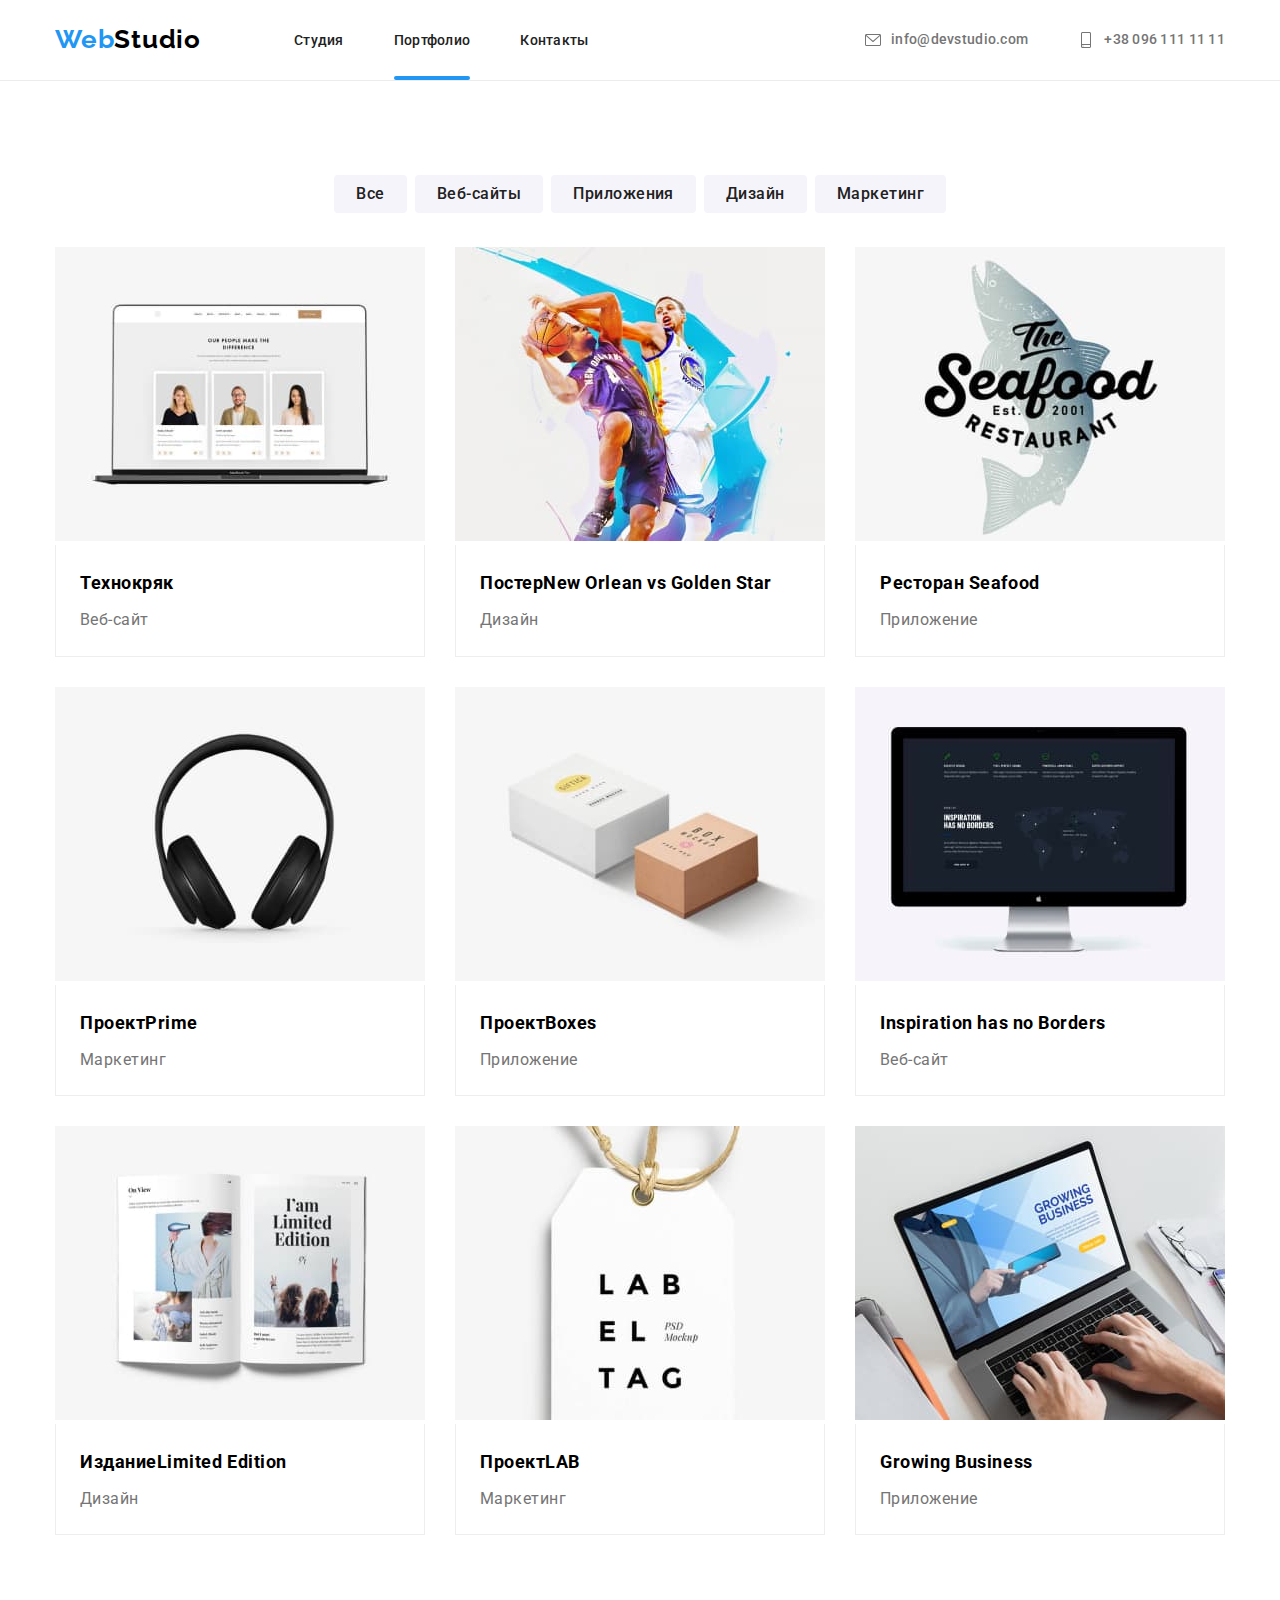
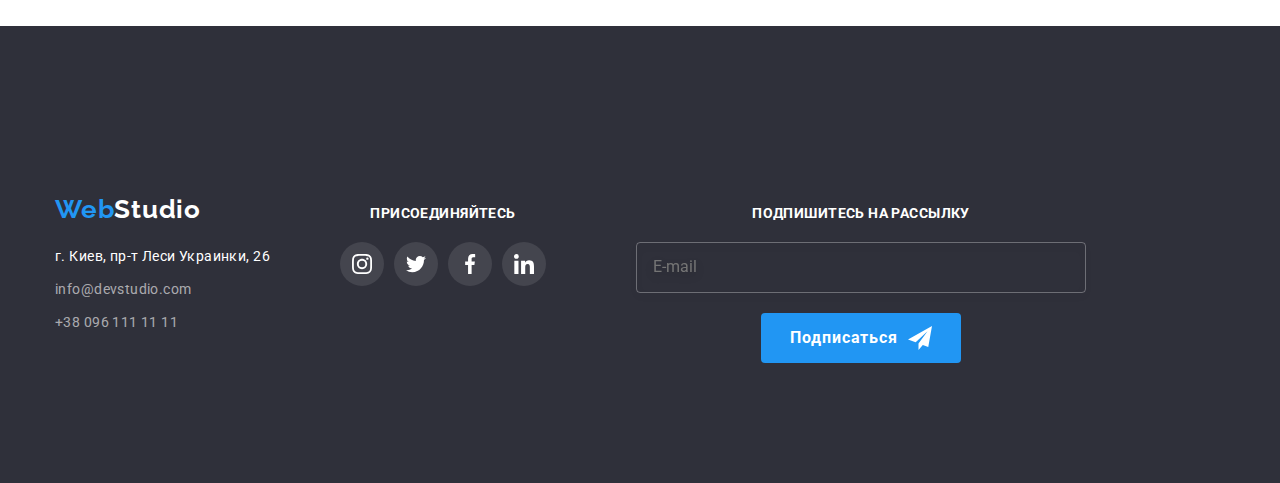
==== portfolio.html @ 6eff731f "адаптивная верстка" ====
<!DOCTYPE html>
<html lang="ru">

<head>
    <meta charset="UTF-8">
    <meta http-equiv="X-UA-Compatible" content="IE=edge">
    <meta name="viewport" content="width=device-width, initial-scale=1.0">
    <title>Портфолио</title>
    <link
        href="https://fonts.googleapis.com/css2?family=Raleway:wght@700&family=Roboto:wght@400;500;700;900&display=swap"
        rel="stylesheet">

    <link rel="stylesheet" href="./css/main.min.css">
</head>

<body>

    <!--======PAGE HEADER======-->

    <header class="header">
        <div class="container">
            <div class="header__section flex">
                <nav class="nav">
                    <a href="./index.html" class="logo animate__pulse link"><span
                            class="logo__weblogo">Web</span>Studio</a>
                    <ul class="nav__list list nav__list_margin">
                        <li class="nav__list-item"><a href="index.html"
                                class="nav__list-link   nav__meaning link nav__style">Студия</a></li>
                        <li class="nav__list-item "><a href=""
                                class="nav__list-link link nav__style current">Портфолио</a>
                        </li>
                        <li class="nav__list-item"><a href="" class="nav__list-link link nav__style">Контакты</a></li>
                    </ul>
                </nav>
                <ul class="nav__list-contacts list">
                    <li class="nav__list-item">
                        <a href="mailto:info@devstudio.com" class="nav__contacts link nav__style "><svg
                                class="nav__icon">
                                <use href="./images/image.svg/sprite.svg#icon-envelope">
                                </use>
                            </svg>
                            info@devstudio.com
                        </a>
                    </li>
                    <li class="nav__list-item">
                        <a href="tel:+380961111111" class="nav__contacts link nav__style "><svg class="nav__icon">
                                <use href="./images/image.svg/sprite.svg#icon-smartphone">
                                </use>
                            </svg>+38 096 111 11 11</a>
                    </li>
                </ul>
            </div>
        </div>
    </header>

    <main>

        <!--====== SECTION PORTFOLIO ======-->


        <section class="portfolio">
            <div class="container">
                <h1 class="visually-hidden">Фильтр</h1>
                <ul class="portfolio__list-filter list">
                    <li class="portfolio__button">
                        <button type="button" class="portfolio__filters">Все</button>
                    </li>
                    <li class="portfolio__button">
                        <button type="button" class="portfolio__filters">Веб-сайты</button>
                    </li>
                    <li class="portfolio__button">
                        <button type="button" class="portfolio__filters">Приложения</button>
                    </li>
                    <li class="portfolio__button">
                        <button type="button" class="portfolio__filters">Дизайн</button>
                    </li>
                    <li class="portfolio__button">
                        <button type="button" class="portfolio__filters">Маркетинг</button>
                    </li>
                </ul>
                <h2 class="visually-hidden">Портфолио</h2>
                <ul class="portfolio__list list">
                    <li class="portfolio__list-item">
                        <a href="" class="portfolio__link link">
                            <div class="portfolio__img-section"><img src="./images/img.jpg" width="370" height="294"
                                    alt="Веб-сайт">
                                <P class="portfolio__description text-title">Технокряк это современная площадка
                                    распространения
                                    коронавируса. Компании используют эту платформу для цифрового
                                    шпионажа и атак на защищённые сервера конкурентов.</p>
                            </div>

                            <div class="portfolio__card-border">
                                <h3 class="portfolio__title text-title">Технокряк</h3>
                                <p class="portfolio__text text-title">Веб-сайт</p>
                            </div>

                        </a>
                    </li>
                    <li class="portfolio__list-item">
                        <a href="" class="portfolio__link link">
                            <div class="portfolio__img-section">
                                <img src="./images/img1.jpg" width="370" height="294" alt="Дизайн">
                                <P class="portfolio__description text-title">Технокряк это современная площадка
                                    распространения
                                    коронавируса. Компании используют эту платформу для цифрового
                                    шпионажа и атак на защищённые сервера конкурентов.</p>
                            </div>
                            <div class="portfolio__card-border">
                                <h3 class="portfolio__title text-title">Постер<span lang="en">New Orlean vs Golden
                                        Star</span>
                                </h3>
                                <p class="portfolio__text text-title">Дизайн</p>
                            </div>
                        </a>
                    </li>

                    <li class="portfolio__list-item">
                        <a href="" class="portfolio__link link">
                            <div class="portfolio__img-section">
                                <img src="./images/img2.jpg" width="370" height="294" alt="Приложение">
                                <P class="portfolio__description text-title">Технокряк это современная площадка
                                    распространения
                                    коронавируса. Компании используют эту платформу для цифрового
                                    шпионажа и атак на защищённые сервера конкурентов.</p>
                            </div>
                            <div class="portfolio__card-border">
                                <h3 class="portfolio__title text-title">Ресторан <span lang="en">Seafood</span></h3>
                                <p class="portfolio__text text-title">Приложение</p>
                            </div>
                        </a>

                    </li>

                    <li class="portfolio__list-item">
                        <a href="" class="portfolio__link link">
                            <div class="portfolio__img-section"><img src="./images/img3.jpg" width="370" height="294"
                                    alt="Маркетинг">
                                <P class="portfolio__description text-title">Технокряк это современная площадка
                                    распространения
                                    коронавируса. Компании используют эту платформу для цифрового
                                    шпионажа и атак на защищённые сервера конкурентов.</p>
                            </div>
                            <div class="portfolio__card-border">
                                <h3 class="portfolio__title text-title">Проект<span lang="en">Prime</span></h3>
                                <p class="portfolio__text text-title ">Маркетинг</p>
                            </div>
                        </a>

                    </li>

                    <li class="portfolio__list-item">
                        <a href="" class="portfolio__link link">
                            <div class="portfolio__img-section"><img src="./images/img4.jpg" width="370" height="294"
                                    alt="Приложение">
                                <P class="portfolio__description text-title">Технокряк это современная площадка
                                    распространения
                                    коронавируса. Компании используют эту платформу для цифрового
                                    шпионажа и атак на защищённые сервера конкурентов.</p>
                            </div>
                            <div class="portfolio__card-border">
                                <h3 class="portfolio__title text-title">Проект<span lang="en">Boxes</span></h3>
                                <p class="portfolio__text text-title">Приложение</p>
                            </div>
                        </a>

                    </li>

                    <li class="portfolio__list-item">
                        <a href="" class="portfolio__link link">
                            <div class="portfolio__img-section"><img src="./images/img5.jpg" width="370" height="294"
                                    alt="Приложение">
                                <P class="portfolio__description text-title">Технокряк это современная площадка
                                    распространения
                                    коронавируса. Компании используют эту платформу для цифрового
                                    шпионажа и атак на защищённые сервера конкурентов.</p>
                            </div>
                            <div class="portfolio__card-border">
                                <h3 class="portfolio__title text-title" lang="en">Inspiration has no Borders</h3>
                                <p class="portfolio__text text-title">Веб-сайт</p>
                            </div>
                        </a>
                    </li>

                    <li class="portfolio__list-item">
                        <a href="" class="portfolio__link link">
                            <div class="portfolio__img-section"><img src="./images/img6.jpg" width="370" height="294"
                                    alt="Приложение">
                                <P class="portfolio__description text-title">Технокряк это современная площадка
                                    распространения
                                    коронавируса. Компании используют эту платформу для цифрового
                                    шпионажа и атак на защищённые сервера конкурентов.</p>
                            </div>
                            <div class="portfolio__card-border">
                                <h3 class="portfolio__title text-title">Издание<span lang="en">Limited Edition</span>
                                </h3>
                                <p class="portfolio__text text-title">Дизайн</p>
                            </div>
                        </a>
                    </li>

                    <li class="portfolio__list-item">
                        <a href="" class="portfolio__link link">
                            <div class="portfolio__img-section"><img src="./images/img7.jpg" width="370" height="294"
                                    alt="Приложение">
                                <P class="portfolio__description text-title">Технокряк это современная площадка
                                    распространения
                                    коронавируса. Компании используют эту платформу для цифрового
                                    шпионажа и атак на защищённые сервера конкурентов.</p>
                            </div>
                            <div class="portfolio__card-border">
                                <h3 class="portfolio__title text-title">Проект<span lang="en">LAB</span></h3>
                                <p class="portfolio__text text-title">Маркетинг</p>
                            </div>
                        </a>

                    </li>
                    <li class="portfolio__list-item">
                        <a href="" class="portfolio__link link">
                            <div class="portfolio__img-section"><img src="./images/img8.jpg" width="370" height="294"
                                    alt="Приложение">
                                <P class="portfolio__description text-title">Технокряк это современная площадка
                                    распространения
                                    коронавируса. Компании используют эту платформу для цифрового
                                    шпионажа и атак на защищённые сервера конкурентов.</p>
                            </div>
                            <div class="portfolio__card-border">
                                <h3 class="portfolio__title text-title" lang="en">Growing Business</h3>
                                <p class="portfolio__text text-title">Приложение</p>
                            </div>
                        </a>

                    </li>
                </ul>
            </div>
        </section>
    </main>

    <!--====== FOOTER ======-->

    <footer class="footer">
        <div class="container">
            <div class="footer__footer-block">
                <div class="footer__address-block">
                    <a href="index.html" class="logo logo-footer--white logo-footer__logo link"><span
                            class="logo__weblogo">Web</span>Studio</a>
                    <address class="footer__address">
                        <p class="footer__address-name text-title">г. Киев, пр-т Леси Украинки, 26</p>
                        <ul class="footer__address-list list">
                            <li class="footer__address-list-item">
                                <a href="mailto:info@devstudio.com" class="footer__contacts link">info@devstudio.com</a>
                            </li>
                            <li class="footer__address-list-item">
                                <a href="tel:+380961111111" class="footer__contacts link">+38 096 111 11 11</a>
                            </li>
                        </ul>
                    </address>
                </div>
                <div class="footer__social-section">
                    <p class="footer__text text-title">присоединяйтесь</p>
                    <ul class="footer__social-list list">
                        <li class="footer__icon-item"><a href="https://www.instagram.com/" target="_blank"
                                rel="noreferrer noopener" class="footer__link-social"><svg class="footer__icon">
                                    <use href="./images/image.svg/sprite.svg#icon-instagram">
                                    </use>
                                </svg>
                            </a>
                        </li>
                        <li class="footer__icon-item"><a href="https://twitter.com/" target="_blank"
                                rel="noreferrer noopener" class="footer__link-social"><svg class="footer__icon">
                                    <use href="./images/image.svg/sprite.svg#icon-twitter">
                                    </use>
                                </svg></a>
                        </li>
                        <li class="footer__icon-item"><a href="https://www.facebook.com/" target="_blank"
                                rel="noreferrer noopener" class="footer__link-social"><svg class="footer__icon">
                                    <use href="./images/image.svg/sprite.svg#icon-facebook">
                                    </use>
                                </svg></a>
                        </li>
                        <li class="footer__icon-item"><a href="https://www.linkedin.com/" target="_blank"
                                rel="noreferrer noopener" class="footer__link-social"><svg class="footer__icon">
                                    <use href="./images/image.svg/sprite.svg#icon-linkedin">
                                    </use>
                                </svg></a>
                        </li>
                    </ul>
                </div>
                <form action="footer_form" method="GET" class="subscribe">
                    <p class="footer__text text-title">Подпишитесь на рассылку</p>
                    <div class="subscribe__container flex">
                        <label for="user_subscribe"></label>
                        <input type="email" name="email" id="user_subscribe" class="subscribe__input"
                            placeholder="E-mail" />
                        <button type="submit" class="button   button-submit">
                            <span class="button-submit__icon">Подписаться
                                <svg class="button-submit__input-icon">
                                    <use href="./images/image.svg/sprite.svg#icon-icon-send">
                                    </use>
                                </svg>
                            </span>
                        </button>
                    </div>
                </form>

            </div>
        </div>

    </footer>
    <script src="./js/modal.js"></script>
</body>

</html>
---- css/main.min.css ----
*,::after,::before{box-sizing:border-box}:root{-moz-tab-size:4;tab-size:4}html{line-height:1.15;-webkit-text-size-adjust:100%}body{margin:0}body{font-family:system-ui,-apple-system,'Segoe UI',Roboto,Helvetica,Arial,sans-serif,'Apple Color Emoji','Segoe UI Emoji'}hr{height:0;color:inherit}abbr[title]{text-decoration:underline dotted}b,strong{font-weight:bolder}code,kbd,pre,samp{font-family:ui-monospace,SFMono-Regular,Consolas,'Liberation Mono',Menlo,monospace;font-size:1em}small{font-size:80%}sub,sup{font-size:75%;line-height:0;position:relative;vertical-align:baseline}sub{bottom:-.25em}sup{top:-.5em}table{text-indent:0;border-color:inherit}button,input,optgroup,select,textarea{font-family:inherit;font-size:100%;line-height:1.15;margin:0}button,select{text-transform:none}[type=button],[type=reset],[type=submit],button{-webkit-appearance:button}::-moz-focus-inner{border-style:none;padding:0}:-moz-focusring{outline:1px dotted ButtonText}:-moz-ui-invalid{box-shadow:none}legend{padding:0}progress{vertical-align:baseline}::-webkit-inner-spin-button,::-webkit-outer-spin-button{height:auto}[type=search]{-webkit-appearance:textfield;outline-offset:-2px}::-webkit-search-decoration{-webkit-appearance:none}::-webkit-file-upload-button{-webkit-appearance:button;font:inherit}summary{display:list-item}.visually-hidden{position:absolute;width:1px;height:1px;margin:-1px;border:0;padding:0;white-space:nowrap;clip-path:inset(100%);clip:rect(0 0 0 0);overflow:hidden}.container{margin-left:auto;margin-right:auto;padding-left:15px;padding-right:15px}@media screen and (min-width: 480px){.container{width:480px}}@media screen and (min-width: 768px){.container{width:768px}}@media screen and (min-width: 1200px){.container{width:1200px}}body{color:#757575;font-family:'Roboto', sans-serif;background-color:#fff}.text-title{margin-top:0;margin-bottom:0}.list{margin:0;padding:0;list-style:none}.link{text-decoration:none}.img{display:block;max-width:100%;height:auto}.current{color:#2196F3;transition:color 250ms cubic-bezier(0.4, 0, 0.2, 1)}.current::after{position:absolute;display:block;content:"";width:100%;height:4px;bottom:0;background:#2196F3;border-radius:2px}.header{border-bottom:1px solid #ECECEC}@media screen and (min-width: 1200px){.header__section{display:flex}}.nav{display:flex;align-items:center}@media screen and (min-width: 1200px){.nav__list_margin{margin-left:93px}}@media screen and (min-width: 1200px){.nav__list-item{margin-right:50px}}.nav__list-item:last-child{margin-right:0}.nav__list-link:hover,.nav__list-link:focus,.nav__list-link:hover::after,.nav__list-link:focus::after{color:#2196F3}.nav__list-contacts{display:flex;align-items:center;margin-left:auto}@media screen and (min-width: 1200px){.nav__list-item{margin-right:50px}}@media screen and (min-width: 1200px){.nav__list-item:last-child{margin-right:0}}.nav__contacts:hover,.nav__contacts:focus,.nav__icon:focus,.nav__icon:hover{color:#2196F3;fill:#2196F3}.nav__style{font-size:14px;font-weight:500;letter-spacing:.02em;font-style:normal;line-height:1.14;color:#212121;position:relative;padding-top:32px;padding-bottom:32px;transition:color 250ms cubic-bezier(0.4, 0, 0.2, 1)}.nav__list{width:294px;left:453px;top:32px;display:none}@media screen and (min-width: 1200px){.nav__list{display:flex}}.nav__contacts{justify-content:center;align-items:center;font-size:14px;font-weight:500;letter-spacing:.02em;font-style:normal;line-height:1.14;color:#757575;transition:color 250ms cubic-bezier(0.4, 0, 0.2, 1);display:none}@media screen and (min-width: 1200px){.nav__contacts{display:flex}}.nav__icon{width:16px;height:16px;margin-right:10px;fill:currentColor;transition:fill 250ms cubic-bezier(0.4, 0, 0.2, 1);display:none}@media screen and (min-width: 1200px){.nav__icon{display:block}}.hero{padding-top:200px;padding-bottom:200px;background-color:#2F303A;text-align:center;background-image:linear-gradient(rgba(47,48,58,0.4), rgba(47,48,58,0.4)),url("../images/hero.jpg");background-repeat:no-repeat;background-size:cover}.hero__title{font-size:44px;font-weight:700;letter-spacing:.03em;font-style:.06em;line-height:1.36;margin-top:0;margin-bottom:30px;color:#fff;text-transform:uppercase}.hero__button{display:flex;justify-content:center}.features{padding-top:94px;padding-bottom:94px;color:#212121;font-size:36px;line-height:1.16}@media screen and (min-width: 1200px){.features__list-item{width:270px}}.features__block-icon{display:flex;justify-content:center;align-items:center;background:#F5F4FA;border-radius:4px;margin-bottom:30px}@media screen and (min-width: 480px){.features__block-icon{width:450px;height:120px}}@media screen and (min-width: 768px){.features__block-icon{width:354px;height:201px}}@media screen and (min-width: 1200px){.features__block-icon{width:270px;height:120px}}.features__title{margin-bottom:10px;font-size:14px;font-weight:700;letter-spacing:.03em;font-style:normal;line-height:1.14;color:#212121;text-transform:uppercase;text-align:center}@media screen and (min-width: 768px){.features__title{text-align:start}}.features__text{color:#757575;font-weight:400;font-size:14px;line-height:1.71}.features__icon{width:70px;height:70px}@media screen and (min-width: 768px){.features__list{display:flex;flex-wrap:wrap;margin-right:-30px;margin-top:-30px}}@media screen and (min-width: 1200px){.features__list{margin-right:-30px;margin-top:-30px}}@media screen and (min-width: 480px){.features__list-item{margin-top:30px}}@media screen and (min-width: 768px){.features__list-item{width:50%;margin-right:30px;margin-top:30px;flex-basis:calc((100% - 60px) / 2)}}@media screen and (min-width: 1200px){.features__list-item{margin-right:30px;margin-top:30px;flex-basis:calc((100% - 120px) / 4)}}@media screen and (min-width: 1200px){.features__list-item:last-child{margin-right:0}}.command{padding-bottom:94px;background-color:#F5F4FA}@media screen and (min-width: 1200px){.command{display:flex}}.command__card-title{font-size:16px;font-weight:500;letter-spacing:.03em;font-style:normal;line-height:1.19;margin-top:0;margin-bottom:10px;color:#000;text-align:center}.command__card-text{font-size:16px;font-weight:400;letter-spacing:.03em;font-style:normal;line-height:1.19;margin-top:0;text-align:center}.command__social-list{display:flex;justify-content:space-between;margin-top:16px}.command__card{display:block;margin-top:30px}@media screen and (min-width: 480px){.command__card{padding-left:122px;padding-right:122px;padding-bottom:24px}}@media screen and (min-width: 768px){.command__card{padding-left:74px;padding-right:74px;padding-bottom:24px}}@media screen and (min-width: 1200px){.command__card{padding-bottom:30px;padding-left:32px;padding-right:32px}}.command__title{font-size:36px;font-weight:700;letter-spacing:.03em;font-style:normal;line-height:1.17;text-align:center;margin-bottom:50px;color:#212121}@media screen and (min-width: 768px){.command__list{display:flex;flex-wrap:wrap;margin-right:-30px;margin-top:-30px}}@media screen and (min-width: 1200px){.command__list{margin-right:-30px;margin-top:-30px}}.command__list-item{box-shadow:0px 1px 3px rgba(0,0,0,0.12),0px 1px 1px rgba(0,0,0,0.14),0px 2px 1px rgba(0,0,0,0.2);border-radius:0px 0px 4px 4px}@media screen and (min-width: 480px){.command__list-item{margin-top:30px}}@media screen and (min-width: 768px){.command__list-item{width:50%;margin-right:30px;margin-top:30px;flex-basis:calc((100% - 60px) / 2)}}@media screen and (min-width: 1200px){.command__list-item{margin-right:30px;margin-top:30px;flex-basis:calc((100% - 120px) / 4)}}@media screen and (min-width: 1200px){.command__list-item:last-child{margin-right:0}}.command__icon-link{display:flex;justify-content:center;align-items:center;border-radius:50%;width:44px;height:44px;color:#AFB1B8;transition:background-color 250ms cubic-bezier(0.4, 0, 0.2, 1)}.command__icon-link:hover,.command__icon-link:focus{background-color:#2196F3}.command__icon-link:hover .command__icon,.command__icon-link:focus .command__icon{fill:#fff}.command__social-list-icon:last-child{margin-right:0}.command__social-list-icon{margin-right:10px}.command__icon{display:flex;align-items:center;width:20px;height:20px;fill:currentColor;transition:fill 250ms cubic-bezier(0.4, 0, 0.2, 1)}.work{padding-bottom:94px}@media screen and (min-width: 480px), (min-width: 768px){.work{display:none}}@media screen and (min-width: 1200px){.work{display:block}}.work__list-item{position:relative;width:370px;height:295px}.work__list-item:nth-child(-n+2){margin-left:0;margin-right:30px}.work__description-title{font-size:14px;font-weight:700;letter-spacing:.03em;font-style:normal;line-height:1.14;text-align:center;text-transform:uppercase;color:#fff}.work__title{margin-top:0;margin-bottom:50px;padding-top:0;color:#212121;font-weight:700;font-size:36px;line-height:1.16;text-align:center}.work__description{display:flex;align-items:center;justify-content:center;position:absolute;bottom:0;width:100%;height:70px;margin:0;background:rgba(47,48,58,0.8)}@media screen and (min-width: 1200px){.work__list{display:flex}}.clients{padding-top:94px;padding-bottom:109px}.clients__title{font-size:36px;font-weight:700;letter-spacing:.03em;font-style:normal;line-height:1.17;text-align:center;color:#212121;margin-bottom:50px}.clients__item{display:flex;margin-right:30px}.clients__item:last-child{margin-right:0}.clients__icon{fill:#AFB1B8;transition:fill 250ms cubic-bezier(0.4, 0, 0.2, 1)}.clients__icon-link{display:flex;justify-content:center;align-items:center;width:170px;height:92px;border:1px solid #AFB1B8;box-sizing:border-box;border-radius:4px;transition:border 250ms cubic-bezier(0.4, 0, 0.2, 1)}.clients__icon-link:hover,.clients__icon-link:focus{border:1px solid #2196F3}.clients__icon-link:hover .clients__icon,.clients__icon-link:focus .clients__icon{fill:#2196F3}.footer{background-color:#2F303A}@media screen and (min-width: 480px){.footer{text-align:center}}@media screen and (min-width: 1200px){.footer{display:flex;padding-top:60px;padding-bottom:60px}}@media screen and (min-width: 480px){.footer__footer-block{text-align:center;padding-top:60px;padding-bottom:60px}}@media screen and (min-width: 1200px){.footer__footer-block{display:flex;align-items:baseline;text-align:start}}.footer__address{font-size:14px;font-weight:400;letter-spacing:.03em;font-style:normal;line-height:1.71;display:block;color:#fff;margin-top:0;margin-bottom:0}.footer__address-name,.footer__address-list .footer__address-list-item{font-size:14px;font-weight:400;letter-spacing:.03em;font-style:normal;line-height:1.71;margin-bottom:9px}.footer__address-list-item:last-child{margin-bottom:0px}.footer__address-list .footer__contacts{color:rgba(255,255,255,0.6);transition:color 250ms cubic-bezier(0.4, 0, 0.2, 1)}.footer__address-list .footer__contacts:hover,.footer__address-list .footer__contacts:focus{color:#2196F3}@media screen and (min-width: 480px){.footer__social-section{text-align:center;margin-top:60px}}@media screen and (min-width: 1200px){.footer__social-section{width:206px;margin-left:70px;align-items:baseline}}.footer__social-list{display:flex}@media screen and (min-width: 480px){.footer__social-list{justify-content:center}}.footer__icon{display:flex;align-items:center;width:20px;height:20px;fill:#fff}.footer__link-social{display:flex;justify-content:center;align-items:center;border-radius:50%;width:44px;height:44px;background:rgba(255,255,255,0.1);transition:background-color 250ms cubic-bezier(0.4, 0, 0.2, 1)}.footer__link-social:hover,.footer__link-social:focus{background-color:#2196F3}.footer__icon-item{display:flex;margin-right:10px}.footer__icon-item:last-child{margin-right:0}.footer__text{text-transform:uppercase;font-size:14px;font-weight:700;letter-spacing:.03em;font-style:normal;line-height:1.14;margin-top:0;margin-bottom:20px;color:#fff}.subscribe{display:block}@media screen and (min-width: 480px){.subscribe{text-align:center;margin-top:60px}}@media screen and (min-width: 1200px){.subscribe{margin-left:90px}}.subscribe__input:hover,.subscribe__input:focus{border-color:#2196F3;outline:none}.subscribe__input{display:flex;width:450px;padding-top:15px;padding-bottom:15px;padding-left:16px;color:#fff;border:1px solid rgba(255,255,255,0.3);box-sizing:border-box;filter:drop-shadow(0px 4px 4px rgba(0,0,0,0.15));border-radius:4px;background-color:transparent;transition:border-color 250ms cubic-bezier(0.4, 0, 0.2, 1)}.button-submit__icon{display:flex;position:absolute;align-items:center}.button-submit__input-icon{display:block;margin-left:10px;width:24px;height:24px}@media screen and (min-width: 480px){.button-submit{text-align:center;margin-left:auto;margin-right:auto;margin-top:20px;width:200px;height:50px}}.portfolio{padding-top:94px;padding-bottom:91px}.portfolio__list-filter{display:flex;margin-top:0;margin-bottom:34px;justify-content:center}.portfolio__button:nth-child(-n+4){margin-left:0;margin-right:8px}.portfolio__filters{font-size:16px;font-weight:500;letter-spacing:.03em;font-style:normal;line-height:1.63;padding:6px 22px;border-radius:4px;border:#2196F3;min-width:73px;color:#212121;background:#F5F4FA;text-align:center;cursor:pointer;transition:box-shadow 250ms cubic-bezier(0.4, 0, 0.2, 1),background-color 250ms cubic-bezier(0.4, 0, 0.2, 1),color 250ms cubic-bezier(0.4, 0, 0.2, 1)}.portfolio__filters:hover,.portfolio__filters:focus{box-shadow:0px 3px 1px rgba(0,0,0,0.1),0px 1px 2px rgba(0,0,0,0.08),0px 2px 2px rgba(0,0,0,0.12);background-color:#2196F3;color:#fff}.portfolio__list{list-style:none;display:flex;flex-wrap:wrap;margin-left:-30px;margin-top:-30px}.portfolio__list-item{flex-basis:calc((100% - 90px) / 3);margin-left:30px;margin-top:30px}.portfolio__link:hover,.portfolio__link:focus{box-shadow:0px 1px 1px rgba(0,0,0,0.12),0px 4px 4px rgba(0,0,0,0.06),1px 4px 6px rgba(0,0,0,0.16)}.portfolio__card-border{border-bottom:1px solid #eee;border-right:1px solid #eee;border-left:1px solid #eee;box-sizing:border-box;padding:20px 24px}.portfolio__title{font-size:18px;font-weight:700;letter-spacing:.03em;font-style:normal;line-height:2;color:#000;margin-bottom:4px}.portfolio__text{font-size:16px;font-weight:400;letter-spacing:.03em;font-style:normal;line-height:1.88;color:#757575}.portfolio__img-section{display:block;position:relative;overflow:hidden}.portfolio__link{display:block;position:relative}.portfolio__description{font-size:18px;font-weight:400;letter-spacing:.03em;font-style:normal;line-height:1.56;display:block;position:absolute;width:100%;height:100%;padding-top:63px;padding-left:23px;padding-right:23px;background:rgba(33,150,243,0.9);color:#fff;transform:translateY(100%);transition:transform 250ms cubic-bezier(0.4, 0, 0.2, 1)}.portfolio__link:hover .portfolio__description,.portfolio__link:focus .portfolio__description{transform:translateY(-100%)}.backdrop{position:fixed;top:0;left:0;width:100%;height:100%;background:rgba(0,0,0,0.2);opacity:1;transition:opacity 250ms cubic-bezier(0.4, 0, 0.2, 1)}.backdrop.is-hidden{opacity:0;visibility:hidden;pointer-events:none}.backdrop__conteiner{position:absolute;width:528px;top:50%;left:50%;padding:40px;transform:translate(-50%, -50%);background:#fff;box-shadow:0px 1px 3px rgba(0,0,0,0.12),0px 1px 1px rgba(0,0,0,0.14),0px 2px 1px rgba(0,0,0,0.2);border-radius:4px}.license{display:flex;justify-content:center;align-items:center;margin-bottom:30px}.license__checkbox-container{position:relative;display:flex;align-items:center}.license__checkbox{width:1px;height:1px;margin:-1px;border:0;padding:0;white-space:nowrap;clip-path:inset(100%);clip:rect(0 0 0 0);overflow:hidden}.license__icon-checkbox{display:flex;position:relative;justify-content:center;align-items:center;width:16px;height:15px;margin-right:9px;border:2px solid #212121;border-radius:2px;transition:background-color 250ms cubic-bezier(0.4, 0, 0.2, 1),border-color 250ms cubic-bezier(0.4, 0, 0.2, 1),background-origin 250ms cubic-bezier(0.4, 0, 0.2, 1)}.license__icon-checkbox:hover,.license__checkbox:focus+.license__icon-checkbox{border-color:#2196F3}.license__checkbox:checked+.license__icon-checkbox{background-color:#2196F3;border-color:#2196F3;background-origin:border-box}.license__checkbox-text{font-size:14px;font-weight:400;letter-spacing:.03em;font-style:normal;line-height:1.71;display:inline-block;color:#757575}.license__checkbox-text-doc{color:#2196F3;text-decoration-line:underline}.license__input-icon-checkbox{display:block;position:absolute;width:16px;height:15px;cursor:pointer}.license__button-submit{width:200px;height:50px;margin-left:auto;margin-right:auto}.button{display:flex;padding:10px 32px;border-radius:4px;border:#2196F3;min-width:200px;font-size:16px;font-weight:700;letter-spacing:.06em;font-style:normal;line-height:1.88;background:#2196F3;box-shadow:rgba(0,0,0,0.15);color:#fff;align-items:center;justify-content:center;text-align:center;cursor:pointer;transition:background 250ms cubic-bezier(0.4, 0, 0.2, 1),box-shadow 250ms cubic-bezier(0.4, 0, 0.2, 1)}.button:hover,.button:focus,.button-submit:hover,.button-submit:focus{background:#188CE8;box-shadow:rgba(0,0,0,0.15)}.footer__submit-button:hover,.footer__submit-button:focus{background:#188CE8;box-shadow:rgba(0,0,0,0.15)}.logo{display:block;font-size:26px;font-weight:700;letter-spacing:.03em;font-style:normal;line-height:1.19;padding-top:24px;padding-bottom:25px;color:#000;font-family:'Raleway', sans-serif;animation:pulse 500ms 6 cubic-bezier(0.4, 0, 0.2, 1) 250ms}.logo__weblogo{color:#2196F3;font-size:26px;font-weight:700;letter-spacing:.03em;font-style:normal;line-height:1.19}.logo-footer--white{color:#fff;animation:none}.logo-footer__logo{padding:0;margin-bottom:20px}.modal__link-close{position:absolute;display:flex;justify-content:center;align-items:center;border-radius:50%;padding:0;top:8px;right:8px;width:30px;height:30px;background:#fff;border:1px solid rgba(0,0,0,0.1);box-sizing:border-box;cursor:pointer}.modal__icon{width:18px;height:18px;transition:fill 250ms cubic-bezier(0.4, 0, 0.2, 1)}.modal__link-close:hover .modal__icon,.modal__icon:hover,.modal__link-close:focus .modal__icon{fill:#2196F3}.form{flex-direction:column}.form__input-icon{display:block;position:absolute;width:18px;height:18px;top:50%;left:12px;transform:translateY(-50%);transition:fill 250ms cubic-bezier(0.4, 0, 0.2, 1);cursor:pointer}.form__icon:focus-within>.form__input-icon,.form__icon:hover>.form__input-icon{fill:#2196F3}.form__feedback-input{display:flex;width:100%;height:120px;padding:12px 16px;border:1px solid rgba(33,33,33,0.2);border-radius:4px;resize:none;margin-bottom:20px;cursor:pointer;outline:none}.form__feedback-input::placeholder{color:rgba(117,117,117,0.5)}.form__input:hover,.form__feedback-input:hover,.form__feedback-input:focus,.form__input:focus{border-color:#2196F3;outline:none}.form__title{font-size:20px;font-weight:700;letter-spacing:.03em;font-style:normal;line-height:1.15;text-align:center;margin-bottom:10px;color:#212121}.form__user{display:block;margin-bottom:4px}.form__description{font-size:12px;font-weight:400;letter-spacing:.03em;font-style:.01em;line-height:1.17;display:block;margin-bottom:4px;color:#757575}.form__icon{position:relative;display:block;width:100%;margin-bottom:10px}.form__input{display:flex;width:100%;height:40px;padding-left:35px;border:1px solid rgba(33,33,33,0.2);box-sizing:border-box;border-radius:4px;transition:border-color 250ms cubic-bezier(0.4, 0, 0.2, 1);cursor:pointer}
/*# sourceMappingURL=main.min.css.map */
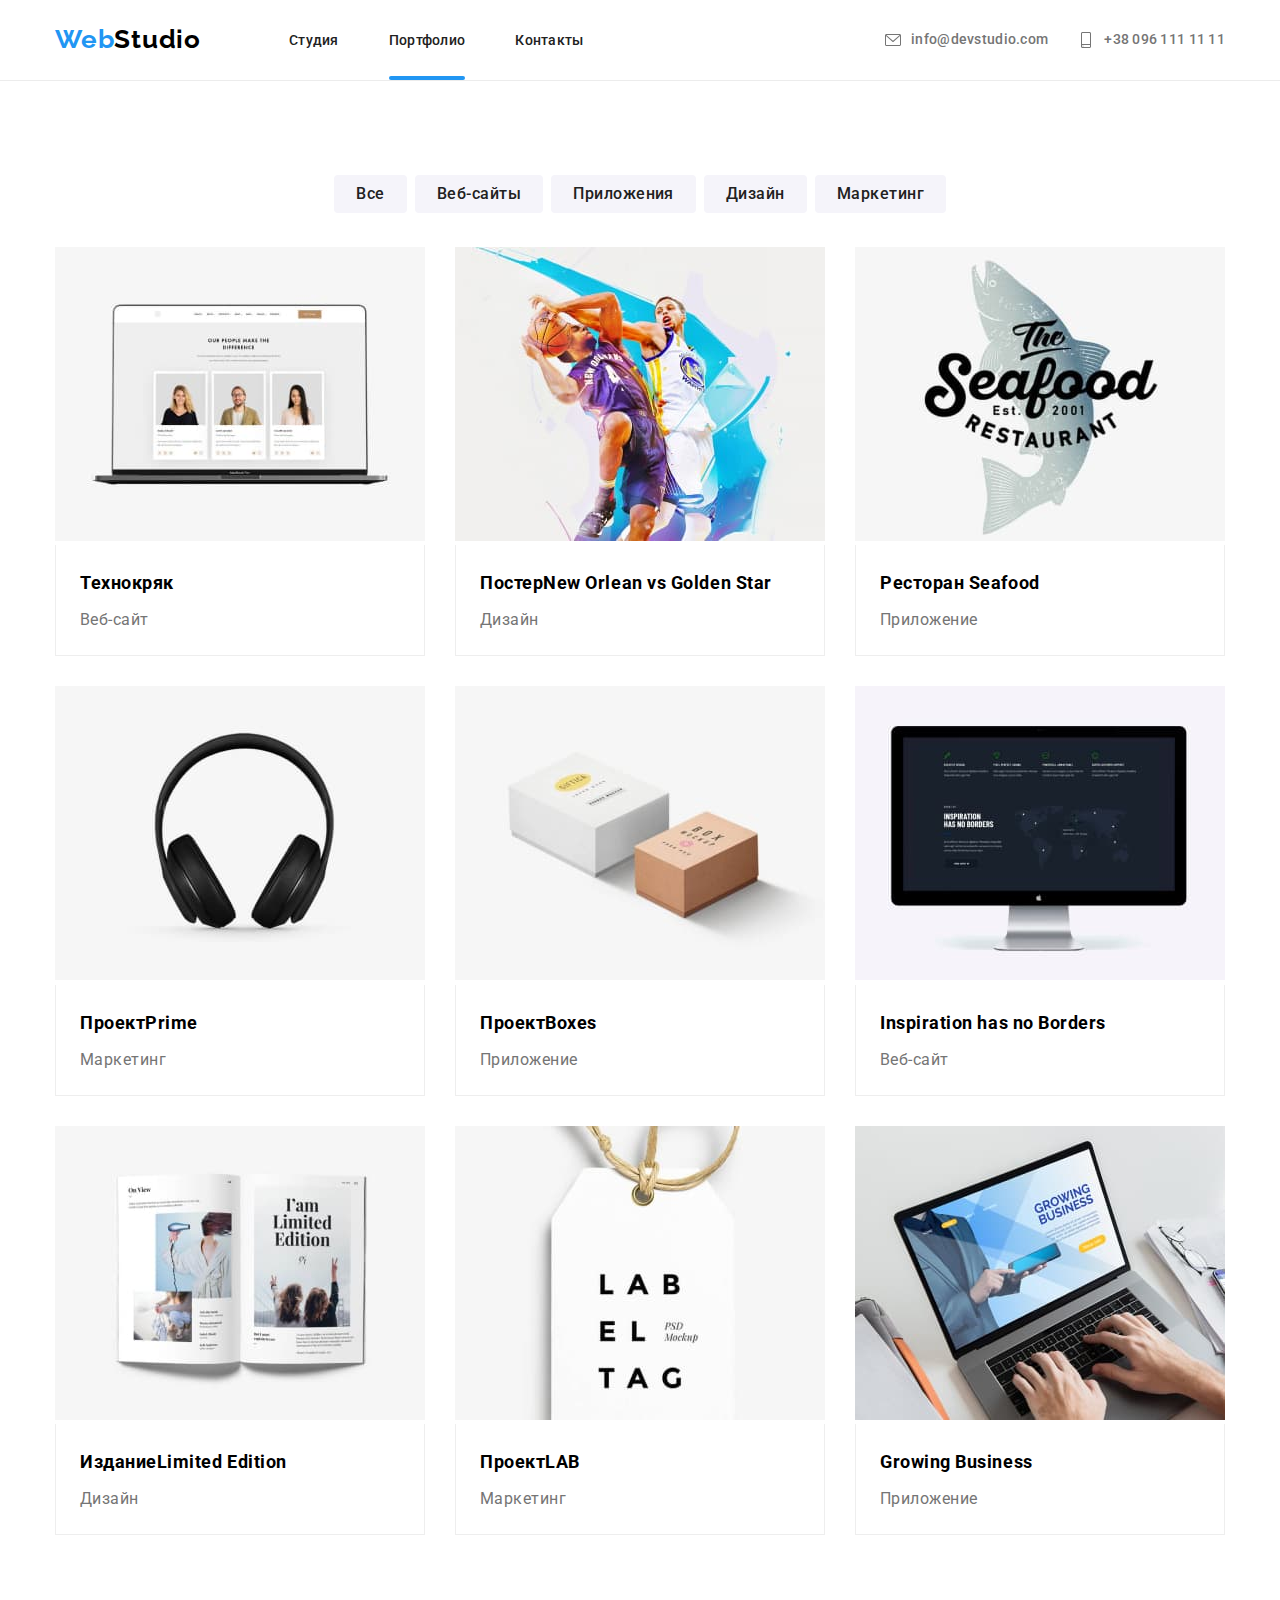
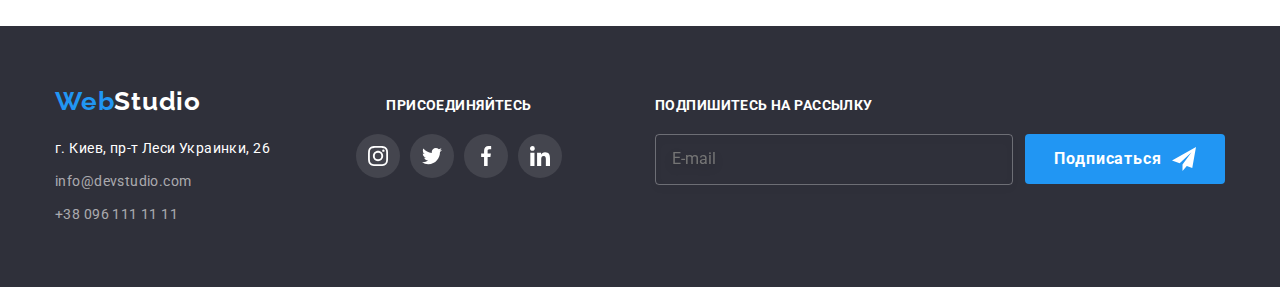
==== commit 83c80eab: "моб меню" ====
--- a/portfolio.html
+++ b/portfolio.html
@@ -19,31 +19,35 @@
 
     <header class="header">
         <div class="container">
-            <div class="header__section flex">
+            <div class="header__section">
                 <nav class="nav">
-                    <a href="./index.html" class="logo animate__pulse link"><span
-                            class="logo__weblogo">Web</span>Studio</a>
+                    <a href="./index.html" class="logo  link"><span class="logo__weblogo">Web</span>Studio</a>
                     <ul class="nav__list list nav__list_margin">
                         <li class="nav__list-item"><a href="index.html"
-                                class="nav__list-link   nav__meaning link nav__style">Студия</a></li>
+                                class="nav__list-link  link nav__style">Студия</a>
+                        </li>
                         <li class="nav__list-item "><a href=""
                                 class="nav__list-link link nav__style current">Портфолио</a>
                         </li>
                         <li class="nav__list-item"><a href="" class="nav__list-link link nav__style">Контакты</a></li>
                     </ul>
                 </nav>
+                <button class="header__mobile-menu-btn" data-menu-button>
+                    <svg class="header__mobile-menu-icon">
+                        <use href="./images/image.svg/sprite.svg#icon-menu_24px"></use>
+                    </svg>
+                </button>
                 <ul class="nav__list-contacts list">
-                    <li class="nav__list-item">
-                        <a href="mailto:info@devstudio.com" class="nav__contacts link nav__style "><svg
-                                class="nav__icon">
+                    <li class="nav__list-item--contacts">
+                        <a href="mailto:info@devstudio.com" class="nav__contacts link"><svg class="nav__icon">
                                 <use href="./images/image.svg/sprite.svg#icon-envelope">
                                 </use>
                             </svg>
                             info@devstudio.com
                         </a>
                     </li>
-                    <li class="nav__list-item">
-                        <a href="tel:+380961111111" class="nav__contacts link nav__style "><svg class="nav__icon">
+                    <li class="nav__list-item--contacts">
+                        <a href="tel:+380961111111" class="nav__contacts link"><svg class="nav__icon">
                                 <use href="./images/image.svg/sprite.svg#icon-smartphone">
                                 </use>
                             </svg>+38 096 111 11 11</a>
@@ -51,8 +55,40 @@
                 </ul>
             </div>
         </div>
+        <div class="mobile-menu" data-menu>
+            <div class="container mobile-menu__container">
+                <button type="button" class="mobile-menu__close" data-menu-close>
+                    <svg class="mobile-menu__icon">
+                        <use href="./images/image.svg/sprite.svg#icon-closeblack">
+                        </use>
+                    </svg>
+                </button>
+                <ul class="mobile-menu_nav list">
+                    <li class="mobile-menu__item">
+                        <a href="index.html" class="nav__list-link  link mobile-nav__style ">Студия</a>
+                    </li>
+                    <li class="mobile-menu__item">
+                        <a href="portfolio.html" class="nav__list-link link mobile-nav__style active ">Портфолио</a>
+                    </li>
+
+                    <li class="mobile-menu__item">
+                        <a href="" class="nav__list-link link mobile-nav__style">Контакты</a>
+                    </li>
+                </ul>
+                <ul class="mobile-menu_contacts list">
+                    <li class="mobile-menu__item-contacts"><a href="tel:+380961111111"
+                            class="mobile-nav__contacts link">+38
+                            096
+                            111 11 11</a>
+                    </li>
+                    <li class="mobile-menu__item-contacts"><a href="tel:+380961111111"
+                            class="mobile-nav__contacts link">+38096
+                            111 11 11</a>
+                    </li>
+                </ul>
+            </div>
+        </div>
     </header>
-
     <main>
 
         <!--====== SECTION PORTFOLIO ======-->
@@ -307,6 +343,7 @@
         </div>
 
     </footer>
+    <script src="./js/menu.js"></script>
     <script src="./js/modal.js"></script>
 </body>
 
--- a/css/main.min.css
+++ b/css/main.min.css
@@ -1,2 +1,2 @@
-*,::after,::before{box-sizing:border-box}:root{-moz-tab-size:4;tab-size:4}html{line-height:1.15;-webkit-text-size-adjust:100%}body{margin:0}body{font-family:system-ui,-apple-system,'Segoe UI',Roboto,Helvetica,Arial,sans-serif,'Apple Color Emoji','Segoe UI Emoji'}hr{height:0;color:inherit}abbr[title]{text-decoration:underline dotted}b,strong{font-weight:bolder}code,kbd,pre,samp{font-family:ui-monospace,SFMono-Regular,Consolas,'Liberation Mono',Menlo,monospace;font-size:1em}small{font-size:80%}sub,sup{font-size:75%;line-height:0;position:relative;vertical-align:baseline}sub{bottom:-.25em}sup{top:-.5em}table{text-indent:0;border-color:inherit}button,input,optgroup,select,textarea{font-family:inherit;font-size:100%;line-height:1.15;margin:0}button,select{text-transform:none}[type=button],[type=reset],[type=submit],button{-webkit-appearance:button}::-moz-focus-inner{border-style:none;padding:0}:-moz-focusring{outline:1px dotted ButtonText}:-moz-ui-invalid{box-shadow:none}legend{padding:0}progress{vertical-align:baseline}::-webkit-inner-spin-button,::-webkit-outer-spin-button{height:auto}[type=search]{-webkit-appearance:textfield;outline-offset:-2px}::-webkit-search-decoration{-webkit-appearance:none}::-webkit-file-upload-button{-webkit-appearance:button;font:inherit}summary{display:list-item}.visually-hidden{position:absolute;width:1px;height:1px;margin:-1px;border:0;padding:0;white-space:nowrap;clip-path:inset(100%);clip:rect(0 0 0 0);overflow:hidden}.container{margin-left:auto;margin-right:auto;padding-left:15px;padding-right:15px}@media screen and (min-width: 480px){.container{width:480px}}@media screen and (min-width: 768px){.container{width:768px}}@media screen and (min-width: 1200px){.container{width:1200px}}body{color:#757575;font-family:'Roboto', sans-serif;background-color:#fff}.text-title{margin-top:0;margin-bottom:0}.list{margin:0;padding:0;list-style:none}.link{text-decoration:none}.img{display:block;max-width:100%;height:auto}.current{color:#2196F3;transition:color 250ms cubic-bezier(0.4, 0, 0.2, 1)}.current::after{position:absolute;display:block;content:"";width:100%;height:4px;bottom:0;background:#2196F3;border-radius:2px}.header{border-bottom:1px solid #ECECEC}@media screen and (min-width: 1200px){.header__section{display:flex}}.nav{display:flex;align-items:center}@media screen and (min-width: 1200px){.nav__list_margin{margin-left:93px}}@media screen and (min-width: 1200px){.nav__list-item{margin-right:50px}}.nav__list-item:last-child{margin-right:0}.nav__list-link:hover,.nav__list-link:focus,.nav__list-link:hover::after,.nav__list-link:focus::after{color:#2196F3}.nav__list-contacts{display:flex;align-items:center;margin-left:auto}@media screen and (min-width: 1200px){.nav__list-item{margin-right:50px}}@media screen and (min-width: 1200px){.nav__list-item:last-child{margin-right:0}}.nav__contacts:hover,.nav__contacts:focus,.nav__icon:focus,.nav__icon:hover{color:#2196F3;fill:#2196F3}.nav__style{font-size:14px;font-weight:500;letter-spacing:.02em;font-style:normal;line-height:1.14;color:#212121;position:relative;padding-top:32px;padding-bottom:32px;transition:color 250ms cubic-bezier(0.4, 0, 0.2, 1)}.nav__list{width:294px;left:453px;top:32px;display:none}@media screen and (min-width: 1200px){.nav__list{display:flex}}.nav__contacts{justify-content:center;align-items:center;font-size:14px;font-weight:500;letter-spacing:.02em;font-style:normal;line-height:1.14;color:#757575;transition:color 250ms cubic-bezier(0.4, 0, 0.2, 1);display:none}@media screen and (min-width: 1200px){.nav__contacts{display:flex}}.nav__icon{width:16px;height:16px;margin-right:10px;fill:currentColor;transition:fill 250ms cubic-bezier(0.4, 0, 0.2, 1);display:none}@media screen and (min-width: 1200px){.nav__icon{display:block}}.hero{padding-top:200px;padding-bottom:200px;background-color:#2F303A;text-align:center;background-image:linear-gradient(rgba(47,48,58,0.4), rgba(47,48,58,0.4)),url("../images/hero.jpg");background-repeat:no-repeat;background-size:cover}.hero__title{font-size:44px;font-weight:700;letter-spacing:.03em;font-style:.06em;line-height:1.36;margin-top:0;margin-bottom:30px;color:#fff;text-transform:uppercase}.hero__button{display:flex;justify-content:center}.features{padding-top:94px;padding-bottom:94px;color:#212121;font-size:36px;line-height:1.16}@media screen and (min-width: 1200px){.features__list-item{width:270px}}.features__block-icon{display:flex;justify-content:center;align-items:center;background:#F5F4FA;border-radius:4px;margin-bottom:30px}@media screen and (min-width: 480px){.features__block-icon{width:450px;height:120px}}@media screen and (min-width: 768px){.features__block-icon{width:354px;height:201px}}@media screen and (min-width: 1200px){.features__block-icon{width:270px;height:120px}}.features__title{margin-bottom:10px;font-size:14px;font-weight:700;letter-spacing:.03em;font-style:normal;line-height:1.14;color:#212121;text-transform:uppercase;text-align:center}@media screen and (min-width: 768px){.features__title{text-align:start}}.features__text{color:#757575;font-weight:400;font-size:14px;line-height:1.71}.features__icon{width:70px;height:70px}@media screen and (min-width: 768px){.features__list{display:flex;flex-wrap:wrap;margin-right:-30px;margin-top:-30px}}@media screen and (min-width: 1200px){.features__list{margin-right:-30px;margin-top:-30px}}@media screen and (min-width: 480px){.features__list-item{margin-top:30px}}@media screen and (min-width: 768px){.features__list-item{width:50%;margin-right:30px;margin-top:30px;flex-basis:calc((100% - 60px) / 2)}}@media screen and (min-width: 1200px){.features__list-item{margin-right:30px;margin-top:30px;flex-basis:calc((100% - 120px) / 4)}}@media screen and (min-width: 1200px){.features__list-item:last-child{margin-right:0}}.command{padding-bottom:94px;background-color:#F5F4FA}@media screen and (min-width: 1200px){.command{display:flex}}.command__card-title{font-size:16px;font-weight:500;letter-spacing:.03em;font-style:normal;line-height:1.19;margin-top:0;margin-bottom:10px;color:#000;text-align:center}.command__card-text{font-size:16px;font-weight:400;letter-spacing:.03em;font-style:normal;line-height:1.19;margin-top:0;text-align:center}.command__social-list{display:flex;justify-content:space-between;margin-top:16px}.command__card{display:block;margin-top:30px}@media screen and (min-width: 480px){.command__card{padding-left:122px;padding-right:122px;padding-bottom:24px}}@media screen and (min-width: 768px){.command__card{padding-left:74px;padding-right:74px;padding-bottom:24px}}@media screen and (min-width: 1200px){.command__card{padding-bottom:30px;padding-left:32px;padding-right:32px}}.command__title{font-size:36px;font-weight:700;letter-spacing:.03em;font-style:normal;line-height:1.17;text-align:center;margin-bottom:50px;color:#212121}@media screen and (min-width: 768px){.command__list{display:flex;flex-wrap:wrap;margin-right:-30px;margin-top:-30px}}@media screen and (min-width: 1200px){.command__list{margin-right:-30px;margin-top:-30px}}.command__list-item{box-shadow:0px 1px 3px rgba(0,0,0,0.12),0px 1px 1px rgba(0,0,0,0.14),0px 2px 1px rgba(0,0,0,0.2);border-radius:0px 0px 4px 4px}@media screen and (min-width: 480px){.command__list-item{margin-top:30px}}@media screen and (min-width: 768px){.command__list-item{width:50%;margin-right:30px;margin-top:30px;flex-basis:calc((100% - 60px) / 2)}}@media screen and (min-width: 1200px){.command__list-item{margin-right:30px;margin-top:30px;flex-basis:calc((100% - 120px) / 4)}}@media screen and (min-width: 1200px){.command__list-item:last-child{margin-right:0}}.command__icon-link{display:flex;justify-content:center;align-items:center;border-radius:50%;width:44px;height:44px;color:#AFB1B8;transition:background-color 250ms cubic-bezier(0.4, 0, 0.2, 1)}.command__icon-link:hover,.command__icon-link:focus{background-color:#2196F3}.command__icon-link:hover .command__icon,.command__icon-link:focus .command__icon{fill:#fff}.command__social-list-icon:last-child{margin-right:0}.command__social-list-icon{margin-right:10px}.command__icon{display:flex;align-items:center;width:20px;height:20px;fill:currentColor;transition:fill 250ms cubic-bezier(0.4, 0, 0.2, 1)}.work{padding-bottom:94px}@media screen and (min-width: 480px), (min-width: 768px){.work{display:none}}@media screen and (min-width: 1200px){.work{display:block}}.work__list-item{position:relative;width:370px;height:295px}.work__list-item:nth-child(-n+2){margin-left:0;margin-right:30px}.work__description-title{font-size:14px;font-weight:700;letter-spacing:.03em;font-style:normal;line-height:1.14;text-align:center;text-transform:uppercase;color:#fff}.work__title{margin-top:0;margin-bottom:50px;padding-top:0;color:#212121;font-weight:700;font-size:36px;line-height:1.16;text-align:center}.work__description{display:flex;align-items:center;justify-content:center;position:absolute;bottom:0;width:100%;height:70px;margin:0;background:rgba(47,48,58,0.8)}@media screen and (min-width: 1200px){.work__list{display:flex}}.clients{padding-top:94px;padding-bottom:109px}.clients__title{font-size:36px;font-weight:700;letter-spacing:.03em;font-style:normal;line-height:1.17;text-align:center;color:#212121;margin-bottom:50px}.clients__item{display:flex;margin-right:30px}.clients__item:last-child{margin-right:0}.clients__icon{fill:#AFB1B8;transition:fill 250ms cubic-bezier(0.4, 0, 0.2, 1)}.clients__icon-link{display:flex;justify-content:center;align-items:center;width:170px;height:92px;border:1px solid #AFB1B8;box-sizing:border-box;border-radius:4px;transition:border 250ms cubic-bezier(0.4, 0, 0.2, 1)}.clients__icon-link:hover,.clients__icon-link:focus{border:1px solid #2196F3}.clients__icon-link:hover .clients__icon,.clients__icon-link:focus .clients__icon{fill:#2196F3}.footer{background-color:#2F303A}@media screen and (min-width: 480px){.footer{text-align:center}}@media screen and (min-width: 1200px){.footer{display:flex;padding-top:60px;padding-bottom:60px}}@media screen and (min-width: 480px){.footer__footer-block{text-align:center;padding-top:60px;padding-bottom:60px}}@media screen and (min-width: 1200px){.footer__footer-block{display:flex;align-items:baseline;text-align:start}}.footer__address{font-size:14px;font-weight:400;letter-spacing:.03em;font-style:normal;line-height:1.71;display:block;color:#fff;margin-top:0;margin-bottom:0}.footer__address-name,.footer__address-list .footer__address-list-item{font-size:14px;font-weight:400;letter-spacing:.03em;font-style:normal;line-height:1.71;margin-bottom:9px}.footer__address-list-item:last-child{margin-bottom:0px}.footer__address-list .footer__contacts{color:rgba(255,255,255,0.6);transition:color 250ms cubic-bezier(0.4, 0, 0.2, 1)}.footer__address-list .footer__contacts:hover,.footer__address-list .footer__contacts:focus{color:#2196F3}@media screen and (min-width: 480px){.footer__social-section{text-align:center;margin-top:60px}}@media screen and (min-width: 1200px){.footer__social-section{width:206px;margin-left:70px;align-items:baseline}}.footer__social-list{display:flex}@media screen and (min-width: 480px){.footer__social-list{justify-content:center}}.footer__icon{display:flex;align-items:center;width:20px;height:20px;fill:#fff}.footer__link-social{display:flex;justify-content:center;align-items:center;border-radius:50%;width:44px;height:44px;background:rgba(255,255,255,0.1);transition:background-color 250ms cubic-bezier(0.4, 0, 0.2, 1)}.footer__link-social:hover,.footer__link-social:focus{background-color:#2196F3}.footer__icon-item{display:flex;margin-right:10px}.footer__icon-item:last-child{margin-right:0}.footer__text{text-transform:uppercase;font-size:14px;font-weight:700;letter-spacing:.03em;font-style:normal;line-height:1.14;margin-top:0;margin-bottom:20px;color:#fff}.subscribe{display:block}@media screen and (min-width: 480px){.subscribe{text-align:center;margin-top:60px}}@media screen and (min-width: 1200px){.subscribe{margin-left:90px}}.subscribe__input:hover,.subscribe__input:focus{border-color:#2196F3;outline:none}.subscribe__input{display:flex;width:450px;padding-top:15px;padding-bottom:15px;padding-left:16px;color:#fff;border:1px solid rgba(255,255,255,0.3);box-sizing:border-box;filter:drop-shadow(0px 4px 4px rgba(0,0,0,0.15));border-radius:4px;background-color:transparent;transition:border-color 250ms cubic-bezier(0.4, 0, 0.2, 1)}.button-submit__icon{display:flex;position:absolute;align-items:center}.button-submit__input-icon{display:block;margin-left:10px;width:24px;height:24px}@media screen and (min-width: 480px){.button-submit{text-align:center;margin-left:auto;margin-right:auto;margin-top:20px;width:200px;height:50px}}.portfolio{padding-top:94px;padding-bottom:91px}.portfolio__list-filter{display:flex;margin-top:0;margin-bottom:34px;justify-content:center}.portfolio__button:nth-child(-n+4){margin-left:0;margin-right:8px}.portfolio__filters{font-size:16px;font-weight:500;letter-spacing:.03em;font-style:normal;line-height:1.63;padding:6px 22px;border-radius:4px;border:#2196F3;min-width:73px;color:#212121;background:#F5F4FA;text-align:center;cursor:pointer;transition:box-shadow 250ms cubic-bezier(0.4, 0, 0.2, 1),background-color 250ms cubic-bezier(0.4, 0, 0.2, 1),color 250ms cubic-bezier(0.4, 0, 0.2, 1)}.portfolio__filters:hover,.portfolio__filters:focus{box-shadow:0px 3px 1px rgba(0,0,0,0.1),0px 1px 2px rgba(0,0,0,0.08),0px 2px 2px rgba(0,0,0,0.12);background-color:#2196F3;color:#fff}.portfolio__list{list-style:none;display:flex;flex-wrap:wrap;margin-left:-30px;margin-top:-30px}.portfolio__list-item{flex-basis:calc((100% - 90px) / 3);margin-left:30px;margin-top:30px}.portfolio__link:hover,.portfolio__link:focus{box-shadow:0px 1px 1px rgba(0,0,0,0.12),0px 4px 4px rgba(0,0,0,0.06),1px 4px 6px rgba(0,0,0,0.16)}.portfolio__card-border{border-bottom:1px solid #eee;border-right:1px solid #eee;border-left:1px solid #eee;box-sizing:border-box;padding:20px 24px}.portfolio__title{font-size:18px;font-weight:700;letter-spacing:.03em;font-style:normal;line-height:2;color:#000;margin-bottom:4px}.portfolio__text{font-size:16px;font-weight:400;letter-spacing:.03em;font-style:normal;line-height:1.88;color:#757575}.portfolio__img-section{display:block;position:relative;overflow:hidden}.portfolio__link{display:block;position:relative}.portfolio__description{font-size:18px;font-weight:400;letter-spacing:.03em;font-style:normal;line-height:1.56;display:block;position:absolute;width:100%;height:100%;padding-top:63px;padding-left:23px;padding-right:23px;background:rgba(33,150,243,0.9);color:#fff;transform:translateY(100%);transition:transform 250ms cubic-bezier(0.4, 0, 0.2, 1)}.portfolio__link:hover .portfolio__description,.portfolio__link:focus .portfolio__description{transform:translateY(-100%)}.backdrop{position:fixed;top:0;left:0;width:100%;height:100%;background:rgba(0,0,0,0.2);opacity:1;transition:opacity 250ms cubic-bezier(0.4, 0, 0.2, 1)}.backdrop.is-hidden{opacity:0;visibility:hidden;pointer-events:none}.backdrop__conteiner{position:absolute;width:528px;top:50%;left:50%;padding:40px;transform:translate(-50%, -50%);background:#fff;box-shadow:0px 1px 3px rgba(0,0,0,0.12),0px 1px 1px rgba(0,0,0,0.14),0px 2px 1px rgba(0,0,0,0.2);border-radius:4px}.license{display:flex;justify-content:center;align-items:center;margin-bottom:30px}.license__checkbox-container{position:relative;display:flex;align-items:center}.license__checkbox{width:1px;height:1px;margin:-1px;border:0;padding:0;white-space:nowrap;clip-path:inset(100%);clip:rect(0 0 0 0);overflow:hidden}.license__icon-checkbox{display:flex;position:relative;justify-content:center;align-items:center;width:16px;height:15px;margin-right:9px;border:2px solid #212121;border-radius:2px;transition:background-color 250ms cubic-bezier(0.4, 0, 0.2, 1),border-color 250ms cubic-bezier(0.4, 0, 0.2, 1),background-origin 250ms cubic-bezier(0.4, 0, 0.2, 1)}.license__icon-checkbox:hover,.license__checkbox:focus+.license__icon-checkbox{border-color:#2196F3}.license__checkbox:checked+.license__icon-checkbox{background-color:#2196F3;border-color:#2196F3;background-origin:border-box}.license__checkbox-text{font-size:14px;font-weight:400;letter-spacing:.03em;font-style:normal;line-height:1.71;display:inline-block;color:#757575}.license__checkbox-text-doc{color:#2196F3;text-decoration-line:underline}.license__input-icon-checkbox{display:block;position:absolute;width:16px;height:15px;cursor:pointer}.license__button-submit{width:200px;height:50px;margin-left:auto;margin-right:auto}.button{display:flex;padding:10px 32px;border-radius:4px;border:#2196F3;min-width:200px;font-size:16px;font-weight:700;letter-spacing:.06em;font-style:normal;line-height:1.88;background:#2196F3;box-shadow:rgba(0,0,0,0.15);color:#fff;align-items:center;justify-content:center;text-align:center;cursor:pointer;transition:background 250ms cubic-bezier(0.4, 0, 0.2, 1),box-shadow 250ms cubic-bezier(0.4, 0, 0.2, 1)}.button:hover,.button:focus,.button-submit:hover,.button-submit:focus{background:#188CE8;box-shadow:rgba(0,0,0,0.15)}.footer__submit-button:hover,.footer__submit-button:focus{background:#188CE8;box-shadow:rgba(0,0,0,0.15)}.logo{display:block;font-size:26px;font-weight:700;letter-spacing:.03em;font-style:normal;line-height:1.19;padding-top:24px;padding-bottom:25px;color:#000;font-family:'Raleway', sans-serif;animation:pulse 500ms 6 cubic-bezier(0.4, 0, 0.2, 1) 250ms}.logo__weblogo{color:#2196F3;font-size:26px;font-weight:700;letter-spacing:.03em;font-style:normal;line-height:1.19}.logo-footer--white{color:#fff;animation:none}.logo-footer__logo{padding:0;margin-bottom:20px}.modal__link-close{position:absolute;display:flex;justify-content:center;align-items:center;border-radius:50%;padding:0;top:8px;right:8px;width:30px;height:30px;background:#fff;border:1px solid rgba(0,0,0,0.1);box-sizing:border-box;cursor:pointer}.modal__icon{width:18px;height:18px;transition:fill 250ms cubic-bezier(0.4, 0, 0.2, 1)}.modal__link-close:hover .modal__icon,.modal__icon:hover,.modal__link-close:focus .modal__icon{fill:#2196F3}.form{flex-direction:column}.form__input-icon{display:block;position:absolute;width:18px;height:18px;top:50%;left:12px;transform:translateY(-50%);transition:fill 250ms cubic-bezier(0.4, 0, 0.2, 1);cursor:pointer}.form__icon:focus-within>.form__input-icon,.form__icon:hover>.form__input-icon{fill:#2196F3}.form__feedback-input{display:flex;width:100%;height:120px;padding:12px 16px;border:1px solid rgba(33,33,33,0.2);border-radius:4px;resize:none;margin-bottom:20px;cursor:pointer;outline:none}.form__feedback-input::placeholder{color:rgba(117,117,117,0.5)}.form__input:hover,.form__feedback-input:hover,.form__feedback-input:focus,.form__input:focus{border-color:#2196F3;outline:none}.form__title{font-size:20px;font-weight:700;letter-spacing:.03em;font-style:normal;line-height:1.15;text-align:center;margin-bottom:10px;color:#212121}.form__user{display:block;margin-bottom:4px}.form__description{font-size:12px;font-weight:400;letter-spacing:.03em;font-style:.01em;line-height:1.17;display:block;margin-bottom:4px;color:#757575}.form__icon{position:relative;display:block;width:100%;margin-bottom:10px}.form__input{display:flex;width:100%;height:40px;padding-left:35px;border:1px solid rgba(33,33,33,0.2);box-sizing:border-box;border-radius:4px;transition:border-color 250ms cubic-bezier(0.4, 0, 0.2, 1);cursor:pointer}
+*,::after,::before{box-sizing:border-box}:root{-moz-tab-size:4;tab-size:4}html{line-height:1.15;-webkit-text-size-adjust:100%}body{margin:0}body{font-family:system-ui,-apple-system,'Segoe UI',Roboto,Helvetica,Arial,sans-serif,'Apple Color Emoji','Segoe UI Emoji'}hr{height:0;color:inherit}abbr[title]{text-decoration:underline dotted}b,strong{font-weight:bolder}code,kbd,pre,samp{font-family:ui-monospace,SFMono-Regular,Consolas,'Liberation Mono',Menlo,monospace;font-size:1em}small{font-size:80%}sub,sup{font-size:75%;line-height:0;position:relative;vertical-align:baseline}sub{bottom:-.25em}sup{top:-.5em}table{text-indent:0;border-color:inherit}button,input,optgroup,select,textarea{font-family:inherit;font-size:100%;line-height:1.15;margin:0}button,select{text-transform:none}[type=button],[type=reset],[type=submit],button{-webkit-appearance:button}::-moz-focus-inner{border-style:none;padding:0}:-moz-focusring{outline:1px dotted ButtonText}:-moz-ui-invalid{box-shadow:none}legend{padding:0}progress{vertical-align:baseline}::-webkit-inner-spin-button,::-webkit-outer-spin-button{height:auto}[type=search]{-webkit-appearance:textfield;outline-offset:-2px}::-webkit-search-decoration{-webkit-appearance:none}::-webkit-file-upload-button{-webkit-appearance:button;font:inherit}summary{display:list-item}.visually-hidden{position:absolute;width:1px;height:1px;margin:-1px;border:0;padding:0;white-space:nowrap;clip-path:inset(100%);clip:rect(0 0 0 0);overflow:hidden}.container{margin:0 auto;padding-left:15px;padding-right:15px}@media screen and (min-width: 480px){.container{width:480px;margin:0 auto}}@media screen and (min-width: 768px){.container{width:768px;margin:0 auto}}@media screen and (min-width: 1200px){.container{width:1200px;margin:0 auto}}body{color:#757575;font-family:'Roboto', sans-serif;background-color:#fff}.text-title{margin-top:0;margin-bottom:0}.list{margin:0;padding:0;list-style:none}.link{text-decoration:none}.img{display:block;max-width:100%;height:auto}.current{color:#2196F3;transition:color 250ms cubic-bezier(0.4, 0, 0.2, 1)}.current::after{position:absolute;display:block;content:"";width:100%;height:4px;bottom:0;background:#2196F3;border-radius:2px}.header{border-bottom:1px solid #ECECEC}.header__section{display:flex;justify-content:space-between;align-items:center}@media screen and (min-width: 1200px){.header__section{align-items:baseline}}.header__mobile-menu-btn{background-color:transparent;padding:0;border:0;line-height:0;width:40px;height:40px}@media screen and (min-width: 768px){.header__mobile-menu-btn{display:none}}.header__mobile-menu-btn:focus .header__mobile-menu-icon,.header__mobile-menu-btn:hover .header__mobile-menu-icon{fill:#2196F3}.header__mobile-menu-icon{width:24px;height:16px;transition:fill 250ms cubic-bezier(0.4, 0, 0.2, 1)}.nav{display:flex;align-items:center}@media screen and (min-width: 768px){.nav__list_margin{margin-left:88px}}@media screen and (min-width: 1200px){.nav__list_margin{margin-left:93px}}.nav__list-item--contacts{margin-bottom:10px}.nav__list-item--contacts:last-child{margin-bottom:0}@media screen and (min-width: 1200px){.nav__list-item--contacts{margin-right:30px;margin-bottom:0}.nav__list-item--contacts:last-child{margin-right:0}}.nav__list-item{margin-right:50px}.nav__list-item:last-child{margin-right:0}.nav__list-link:hover,.nav__list-link:focus,.nav__list-link:hover::after,.nav__list-link:focus::after{color:#2196F3}.nav__list-contacts{align-items:center;display:none;padding-top:21px;padding-bottom:21px}@media screen and (min-width: 768px){.nav__list-contacts{display:block}}@media screen and (min-width: 1200px){.nav__list-contacts{display:flex}}@media screen and (min-width: 1200px){.nav__list-item:last-child{margin-left:auto;margin-right:0}}.nav__contacts:hover,.nav__contacts:focus,.nav__icon:focus,.nav__icon:hover{color:#2196F3;fill:#2196F3}.nav__style{font-size:14px;font-weight:500;letter-spacing:.02em;font-style:normal;line-height:1.14;color:#212121;position:relative;padding-top:32px;padding-bottom:32px;transition:color 250ms cubic-bezier(0.4, 0, 0.2, 1)}.nav__list{width:294px;left:453px;top:32px;display:none}@media screen and (min-width: 768px){.nav__list{display:flex;margin-left:88px}}@media screen and (min-width: 1200px){.nav__list{display:flex}}.nav__contacts{justify-content:center;align-items:center;font-size:14px;font-weight:500;letter-spacing:.02em;font-style:normal;line-height:1.14;color:#757575;transition:color 250ms cubic-bezier(0.4, 0, 0.2, 1);display:none}@media screen and (min-width: 768px){.nav__contacts{display:block}}@media screen and (min-width: 1200px){.nav__contacts{display:flex}}.nav__icon{width:16px;height:16px;margin-right:10px;fill:currentColor;transition:fill 250ms cubic-bezier(0.4, 0, 0.2, 1)}@media screen and (min-width: 1200px){.nav__icon{display:block}}.hero{padding-top:118px;padding-bottom:118px;background-color:#2F303A;text-align:center;background-repeat:no-repeat;background-size:cover;background-image:linear-gradient(rgba(47,48,58,0.4), rgba(47,48,58,0.4)),url("../images/hero/mobile-img.jpg")}@media (min-device-pixel-ratio: 2), (min-resolution: 192dpi), (min-resolution: 2dppx){.hero{background-image:linear-gradient(rgba(47,48,58,0.4), rgba(47,48,58,0.4)),url("../images/hero/mobile-img@2x.jpg")}}@media screen and (min-width: 768px){.hero{background-image:linear-gradient(rgba(47,48,58,0.4), rgba(47,48,58,0.4)),url("../images/hero/table-img.jpg")}}@media screen and (min-width: 768px) and (min-device-pixel-ratio: 2), screen and (min-width: 768px) and (min-resolution: 192dpi), screen and (min-width: 768px) and (min-resolution: 2dppx){.hero{background-image:linear-gradient(rgba(47,48,58,0.4), rgba(47,48,58,0.4)),url("../images/hero/table-img@2x.jpg")}}@media screen and (min-width: 1200px){.hero{padding-top:200px;padding-bottom:200px;background-image:linear-gradient(rgba(47,48,58,0.4), rgba(47,48,58,0.4)),url("../images/hero/hero.jpg")}}@media screen and (min-width: 1200px) and (min-device-pixel-ratio: 2), screen and (min-width: 1200px) and (min-resolution: 192dpi), screen and (min-width: 1200px) and (min-resolution: 2dppx){.hero{background-image:linear-gradient(rgba(47,48,58,0.4), rgba(47,48,58,0.4)),url("../images/hero/hero@2.jpg")}}.hero__title{font-size:26px;font-weight:900;letter-spacing:.06em;font-style:normal;line-height:1.62;margin-top:0;margin-bottom:30px;color:#fff;text-transform:uppercase}@media screen and (min-width: 1200px){.hero__title{font-size:44px;font-weight:900;letter-spacing:.06em;font-style:normal;line-height:1.36}}.hero__button{display:flex;justify-content:center}.features{padding-bottom:60px;color:#212121;font-size:36px;line-height:1.16}.features__block-icon{display:flex;justify-content:center;height:120px;align-items:center;background:#F5F4FA;border-radius:4px;margin-bottom:30px}@media screen and (min-width: 1200px){.features{padding-bottom:94px}}.features__title{margin-bottom:10px;font-size:14px;font-weight:700;letter-spacing:.03em;font-style:normal;line-height:1.14;color:#212121;text-transform:uppercase;text-align:center}@media screen and (min-width: 768px){.features__title{text-align:start}}.features__text{color:#757575;font-weight:400;font-size:14px;line-height:1.71}.features__icon{width:70px;height:70px}.features__list{padding-top:60px}@media screen and (min-width: 768px){.features__list{display:flex;flex-wrap:wrap;margin-left:-30px}}@media screen and (min-width: 1200px){.features__list{display:flex;margin-left:-30px}}.features__list-item{margin-bottom:30px}@media screen and (min-width: 480px){.features__list-item{margin-top:30px}}@media screen and (min-width: 768px){.features__list-item{margin-bottom:0;margin-left:30px;margin-top:30px;flex-basis:calc((100% - 60px) / 2)}}@media screen and (min-width: 768px) and (min-width: 1200px){.features__list-item{margin-bottom:0;margin-left:30px;margin-top:30px;flex-basis:calc((100% - 120px) / 4)}}.command{padding-bottom:60px;background-color:#F5F4FA}.command__card-title{font-size:16px;font-weight:500;letter-spacing:.03em;font-style:normal;line-height:1.19;margin-top:0;margin-bottom:10px;color:#000;text-align:center}.command__card-text{font-size:16px;font-weight:400;letter-spacing:.03em;font-style:normal;line-height:1.19;margin-top:0;text-align:center}.command__social-list{display:flex;justify-content:space-between;margin-top:16px}.command__card{display:block;margin-top:30px;text-align:center;padding-left:40px;padding-right:40px;padding-bottom:20px}@media screen and (min-width: 480px){.command__card{padding-left:122px;padding-right:122px;padding-bottom:24px}}@media screen and (min-width: 768px){.command__card{padding-left:74px;padding-right:74px;padding-bottom:24px}}@media screen and (min-width: 1200px){.command__card{padding-bottom:30px;padding-left:32px;padding-right:32px}}.command__title{font-size:28px;font-weight:700;letter-spacing:.03em;font-style:normal;line-height:1.18;text-align:center;margin-bottom:30px;padding-top:60px;color:#212121}@media screen and (min-width: 1200px){.command__title{font-size:36px;font-weight:700;letter-spacing:.03em;font-style:normal;line-height:1.17;margin-bottom:50px;padding-top:0}}@media screen and (min-width: 280px){.command__list{display:block;margin-bottom:30px}}@media screen and (min-width: 768px){.command__list{display:flex;flex-wrap:wrap;margin-left:-30px;margin-top:-30px}}@media screen and (min-width: 1200px){.command__list{display:flex;margin-left:-30px;margin-top:-30px}}.command__list-item{margin-bottom:30px;box-shadow:0px 1px 3px rgba(0,0,0,0.12),0px 1px 1px rgba(0,0,0,0.14),0px 2px 1px rgba(0,0,0,0.2);border-radius:0px 0px 4px 4px}@media screen and (min-width: 768px){.command__list-item{display:flex;flex-wrap:wrap;margin-bottom:0;margin-left:30px;margin-top:30px;flex-basis:calc((100% - 60px) / 2)}}@media screen and (min-width: 1200px){.command__list-item{margin-bottom:0;margin-left:30px;margin-top:30px;flex-basis:calc((100% - 120px) / 4)}}.command__icon-link{display:flex;justify-content:center;align-items:center;border-radius:50%;width:44px;height:44px;color:#AFB1B8;transition:background-color 250ms cubic-bezier(0.4, 0, 0.2, 1)}.command__icon-link:hover,.command__icon-link:focus{background-color:#2196F3}.command__icon-link:hover .command__icon,.command__icon-link:focus .command__icon{fill:#fff}.command__social-list-icon:last-child{margin-right:0}.command__social-list-icon{margin-right:10px}.command__icon{width:20px;height:20px;fill:currentColor;transition:fill 250ms cubic-bezier(0.4, 0, 0.2, 1)}.work__list-item{position:relative;width:370px;height:295px}.work__list-item:nth-child(-n+2){margin-left:0;margin-right:30px}.work__description-title{font-size:14px;font-weight:700;letter-spacing:.03em;font-style:normal;line-height:1.14;text-align:center;text-transform:uppercase;color:#fff}.work__block{padding-bottom:94px;display:none}@media screen and (min-width: 1200px){.work__block{display:block}}.work__title{margin-top:0;margin-bottom:50px;padding-top:0;color:#212121;font-weight:700;font-size:36px;line-height:1.16;text-align:center}.work__description{display:flex;align-items:center;justify-content:center;position:absolute;bottom:0;width:100%;height:70px;margin:0;background:rgba(47,48,58,0.8)}@media screen and (min-width: 1200px){.work__list{display:flex}}.clients{padding-top:60px;padding-bottom:60px}@media screen and (min-width: 1200px){.clients{padding-top:94px;padding-bottom:109px}}.clients__title{text-align:center;margin-bottom:30px;font-size:28px;font-weight:700;letter-spacing:.03em;font-style:normal;line-height:1.18;color:#212121}@media screen and (min-width: 1200px){.clients__title{font-size:36px;font-weight:700;letter-spacing:.03em;font-style:normal;line-height:1.17;margin-bottom:50px}}@media screen and (max-width: 319px){.clients__list{display:block}}@media screen and (min-width: 480px){.clients__list{display:flex;flex-wrap:wrap;margin-left:-30px;margin-top:-30px}}@media screen and (min-width: 1200px){.clients__list{flex-wrap:nowrap}}@media screen and (max-width: 479px){.clients__item{margin-bottom:30px}}@media screen and (min-width: 480px){.clients__item{margin-left:30px;margin-top:30px;flex-basis:calc((100% - 2*30px) / 2)}}@media screen and (min-width: 768px){.clients__item{margin-left:30px;margin-top:30px;flex-basis:calc((100% - 3*30px) / 3)}}@media screen and (min-width: 1200px){.clients__item{margin-left:30px;margin-top:30px;flex-basis:calc((100% - 4*30px) / 5)}}.clients__icon{fill:#AFB1B8;transition:fill 250ms cubic-bezier(0.4, 0, 0.2, 1)}.clients__icon-link{display:flex;justify-content:center;align-items:center;height:92px;border:1px solid #AFB1B8;box-sizing:border-box;border-radius:4px;transition:border 250ms cubic-bezier(0.4, 0, 0.2, 1)}@media screen and (min-width: 1200px){.clients__icon-link{width:172px}}.clients__icon-link:hover,.clients__icon-link:focus{border:1px solid #2196F3}.clients__icon-link:hover .clients__icon,.clients__icon-link:focus .clients__icon{fill:#2196F3}.footer{background-color:#2F303A;padding-top:60px;padding-bottom:60px}@media screen and (min-width: 768px){.footer{display:flex}}@media screen and (min-width: 1200px){.footer{display:flex}}.footer__footer-block{text-align:center}@media screen and (min-width: 768px){.footer__footer-block{display:flex;justify-content:center;align-items:baseline;text-align:center}}@media screen and (min-width: 1200px){.footer__footer-block{display:flex;text-align:start;margin:0}}@media screen and (min-width: 1200px){.footer__block-desctop{display:flex;align-items:baseline}}.footer__address{font-size:14px;font-weight:400;letter-spacing:.03em;font-style:normal;line-height:1.71;display:block;color:#fff;margin-top:0;margin-bottom:0}@media screen and (max-width: 768px){.footer__address{margin-bottom:60px}}@media screen and (min-width: 1200px){.footer__address{width:231px}}.footer__address-name,.footer__address-list .footer__address-list-item{font-size:14px;font-weight:400;letter-spacing:.03em;font-style:normal;line-height:1.71;margin-bottom:9px}.footer__address-list-item:last-child{margin-bottom:0px}.footer__address-list .footer__contacts{color:rgba(255,255,255,0.6);transition:color 250ms cubic-bezier(0.4, 0, 0.2, 1)}.footer__address-list .footer__contacts:hover,.footer__address-list .footer__contacts:focus{color:#2196F3}.footer__social-section{text-align:center}@media screen and (min-width: 480px){.footer__social-section{margin-top:60px}}@media screen and (min-width: 768px){.footer__social-section{margin-left:165px;margin-top:0}}@media screen and (min-width: 1200px){.footer__social-section{width:206px;margin-left:70px;align-items:baseline;margin-top:0}}.footer__social-list{display:flex;justify-content:center}.footer__icon{display:flex;align-items:center;width:20px;height:20px;fill:#fff}.footer__link-social{display:flex;justify-content:center;align-items:center;border-radius:50%;width:44px;height:44px;background:rgba(255,255,255,0.1);transition:background-color 250ms cubic-bezier(0.4, 0, 0.2, 1)}.footer__link-social:hover,.footer__link-social:focus{background-color:#2196F3}.footer__icon-item{display:flex;margin-right:10px}.footer__icon-item:last-child{margin-right:0}.footer__text{text-transform:uppercase;font-size:14px;font-weight:700;letter-spacing:.03em;font-style:normal;line-height:1.14;margin-top:0;margin-bottom:20px;color:#fff}.subscribe{text-align:center;margin-top:60px}@media screen and (min-width: 1200px){.subscribe{margin-top:0;text-align:start;margin-left:93px}}.subscribe__input:hover,.subscribe__input:focus{border-color:#2196F3;outline:none}@media screen and (min-width: 768px){.subscribe__container{display:block}}@media screen and (min-width: 1200px){.subscribe__container{display:flex;justify-content:flex-end}}.subscribe__input{display:flex;width:100%;padding-top:15px;padding-bottom:15px;padding-left:16px;color:#fff;border:1px solid rgba(255,255,255,0.3);box-sizing:border-box;filter:drop-shadow(0px 4px 4px rgba(0,0,0,0.15));border-radius:4px;background-color:transparent;transition:border-color 250ms cubic-bezier(0.4, 0, 0.2, 1)}@media screen and (min-width: 768px) and (min-width: 1200px){.subscribe__input{width:358px;justify-content:center;margin-right:0}}.button-submit__icon{display:flex;position:absolute;align-items:center}.button-submit__input-icon{display:block;margin-left:10px;width:24px;height:24px}.button-submit{text-align:center;margin-left:auto;margin-right:auto;margin-top:20px;width:200px;height:50px}@media screen and (min-width: 768px){.button-submit{text-align:center;margin-left:291px;margin-right:277px;margin-top:20px}}@media screen and (min-width: 1200px){.button-submit{margin-left:12px;margin-right:0;margin-top:0}}.portfolio{padding-top:94px;padding-bottom:91px}.portfolio__list-filter{display:flex;margin-top:0;margin-bottom:34px;justify-content:center}.portfolio__button:nth-child(-n+4){margin-left:0;margin-right:8px}.portfolio__filters{font-size:16px;font-weight:500;letter-spacing:.03em;font-style:normal;line-height:1.63;padding:6px 22px;border-radius:4px;border:#2196F3;min-width:73px;color:#212121;background:#F5F4FA;text-align:center;cursor:pointer;transition:box-shadow 250ms cubic-bezier(0.4, 0, 0.2, 1),background-color 250ms cubic-bezier(0.4, 0, 0.2, 1),color 250ms cubic-bezier(0.4, 0, 0.2, 1)}.portfolio__filters:hover,.portfolio__filters:focus{box-shadow:0px 3px 1px rgba(0,0,0,0.1),0px 1px 2px rgba(0,0,0,0.08),0px 2px 2px rgba(0,0,0,0.12);background-color:#2196F3;color:#fff}.portfolio__list{list-style:none;display:flex;flex-wrap:wrap;margin-left:-30px;margin-top:-30px}.portfolio__list-item{flex-basis:calc((100% - 90px) / 3);margin-left:30px;margin-top:30px}.portfolio__link:hover,.portfolio__link:focus{box-shadow:0px 1px 1px rgba(0,0,0,0.12),0px 4px 4px rgba(0,0,0,0.06),1px 4px 6px rgba(0,0,0,0.16)}.portfolio__card-border{border-bottom:1px solid #eee;border-right:1px solid #eee;border-left:1px solid #eee;box-sizing:border-box;padding:20px 24px}.portfolio__title{font-size:18px;font-weight:700;letter-spacing:.03em;font-style:normal;line-height:2;color:#000;margin-bottom:4px}.portfolio__text{font-size:16px;font-weight:400;letter-spacing:.03em;font-style:normal;line-height:1.88;color:#757575}.portfolio__img-section{display:block;position:relative;overflow:hidden}.portfolio__link{display:block;position:relative}.portfolio__description{font-size:18px;font-weight:400;letter-spacing:.03em;font-style:normal;line-height:1.56;display:block;position:absolute;width:100%;height:100%;padding-top:63px;padding-left:23px;padding-right:23px;background:rgba(33,150,243,0.9);color:#fff;transform:translateY(100%);transition:transform 250ms cubic-bezier(0.4, 0, 0.2, 1)}.portfolio__link:hover .portfolio__description,.portfolio__link:focus .portfolio__description{transform:translateY(-100%)}.backdrop{position:fixed;top:0;left:0;width:100%;height:100%;padding-left:15px;padding-right:15px;background:rgba(0,0,0,0.2);opacity:1;transition:opacity 250ms cubic-bezier(0.4, 0, 0.2, 1)}.backdrop.is-hidden{opacity:0;visibility:hidden;pointer-events:none}.backdrop__conteiner{position:absolute;min-width:360px;padding:40px;top:50%;left:50%;transform:translate(-50%, -50%);background:#fff;box-shadow:0px 1px 3px rgba(0,0,0,0.12),0px 1px 1px rgba(0,0,0,0.14),0px 2px 1px rgba(0,0,0,0.2);border-radius:4px}@media screen and (min-width: 480px){.backdrop__conteiner{width:450px}}@media screen and (min-width: 1200px){.backdrop__conteiner{width:528px}}.license{display:flex;justify-content:center;align-items:center;margin-bottom:30px}.license__checkbox-container{position:relative;display:flex;align-items:center}.license__checkbox{width:1px;height:1px;margin:-1px;border:0;padding:0;white-space:nowrap;clip-path:inset(100%);clip:rect(0 0 0 0);overflow:hidden}.license__icon-checkbox{display:flex;position:relative;justify-content:center;align-items:center;width:16px;height:15px;margin-right:9px;border:2px solid #212121;border-radius:2px;transition:background-color 250ms cubic-bezier(0.4, 0, 0.2, 1),border-color 250ms cubic-bezier(0.4, 0, 0.2, 1),background-origin 250ms cubic-bezier(0.4, 0, 0.2, 1)}.license__icon-checkbox:hover,.license__checkbox:focus+.license__icon-checkbox{border-color:#2196F3}.license__checkbox:checked+.license__icon-checkbox{background-color:#2196F3;border-color:#2196F3;background-origin:border-box}.license__checkbox-text{display:inline-block;color:#757575;font-size:12px;font-weight:400;letter-spacing:.03em;font-style:normal;line-height:1.17}@media screen and (min-width: 1200px){.license__checkbox-text{font-size:14px;font-weight:400;letter-spacing:.03em;font-style:normal;line-height:1.71}}.license__checkbox-text-doc{color:#2196F3;text-decoration-line:underline}.license__input-icon-checkbox{display:block;position:absolute;width:16px;height:15px;cursor:pointer}.license__button-submit{width:200px;height:50px;margin-left:auto;margin-right:auto}.button{display:flex;padding:10px 32px;border-radius:4px;border:#2196F3;min-width:200px;font-size:16px;font-weight:700;letter-spacing:.06em;font-style:normal;line-height:1.88;background:#2196F3;box-shadow:rgba(0,0,0,0.15);color:#fff;align-items:center;justify-content:center;text-align:center;cursor:pointer;transition:background 250ms cubic-bezier(0.4, 0, 0.2, 1),box-shadow 250ms cubic-bezier(0.4, 0, 0.2, 1)}.button:hover,.button:focus,.button-submit:hover,.button-submit:focus{background:#188CE8;box-shadow:rgba(0,0,0,0.15)}.footer__submit-button:hover,.footer__submit-button:focus{background:#188CE8;box-shadow:rgba(0,0,0,0.15)}.logo{display:block;font-size:26px;font-weight:700;letter-spacing:.03em;font-style:normal;line-height:1.19;padding-top:24px;padding-bottom:25px;color:#000;font-family:'Raleway', sans-serif;animation:pulse 500ms 6 cubic-bezier(0.4, 0, 0.2, 1) 250ms}.logo__weblogo{color:#2196F3;font-size:26px;font-weight:700;letter-spacing:.03em;font-style:normal;line-height:1.19}.logo-footer--white{color:#fff;animation:none}.logo-footer__logo{padding:0;margin-bottom:20px}.modal{display:block;overflow:scroll}.modal__link-close{position:absolute;display:flex;justify-content:center;align-items:center;border-radius:50%;padding:0;top:8px;right:8px;width:30px;height:30px;background:#fff;border:1px solid rgba(0,0,0,0.1);box-sizing:border-box;cursor:pointer}.modal__icon{width:18px;height:18px;transition:fill 250ms cubic-bezier(0.4, 0, 0.2, 1)}.modal__link-close:hover .modal__icon,.modal__icon:hover,.modal__link-close:focus .modal__icon{fill:#2196F3}.form{flex-direction:column}.form__input-icon{display:block;position:absolute;width:18px;height:18px;top:50%;left:12px;transform:translateY(-50%);transition:fill 250ms cubic-bezier(0.4, 0, 0.2, 1);cursor:pointer}.form__icon:focus-within>.form__input-icon,.form__icon:hover>.form__input-icon{fill:#2196F3}.form__feedback-input{display:flex;width:100%;height:120px;padding:12px 16px;border:1px solid rgba(33,33,33,0.2);border-radius:4px;resize:none;margin-bottom:20px;cursor:pointer;outline:none}.form__feedback-input::placeholder{color:rgba(117,117,117,0.5)}.form__input:hover,.form__feedback-input:hover,.form__feedback-input:focus,.form__input:focus{border-color:#2196F3;outline:none}.form__title{font-size:20px;font-weight:700;letter-spacing:.03em;font-style:normal;line-height:1.5;text-align:center;margin-bottom:10px;color:#212121}@media screen and (min-width: 1200px){.form__title{font-size:20px;font-weight:700;letter-spacing:.03em;font-style:normal;line-height:1.15}}.form__user{display:block;margin-bottom:4px}.form__description{font-size:12px;font-weight:400;letter-spacing:.03em;font-style:.01em;line-height:1.17;display:block;margin-bottom:4px;color:#757575}.form__icon{position:relative;display:block;width:100%;margin-bottom:10px}.form__input{display:flex;width:100%;height:40px;padding-left:35px;border:1px solid rgba(33,33,33,0.2);box-sizing:border-box;border-radius:4px;transition:border-color 250ms cubic-bezier(0.4, 0, 0.2, 1);cursor:pointer}.mobile-menu{z-index:100;position:fixed;top:0;left:0;width:100vw;height:100vw;background:#FFFFFF;opacity:0;visibility:hidden;pointer-events:none;transition:opacity 250ms cubic-bezier(0.4, 0, 0.2, 1);overflow-x:scroll}.mobile-menu.is-open{opacity:1;visibility:visible;pointer-events:auto}@media screen and (min-width: 768px){.mobile-menu{display:none}}.mobile-menu__close:hover .mobile-menu__icon,.mobile-menu__icon:hover,.mobile-menu__close:focus .mobile-menu__icon{fill:#2196F3}.mobile-menu__container{position:relative;padding-top:48px;padding-bottom:48px}.mobile-menu__close{position:absolute;display:flex;justify-content:center;align-items:center;border-radius:50%;padding:0;top:10px;right:0;width:40px;height:40px;background:#fff;border:transparent;box-sizing:border-box;transition:250ms cubic-bezier(0.4, 0, 0.2, 1)}.mobile-menu__icon{width:19px;height:19px;transition:fill 250ms cubic-bezier(0.4, 0, 0.2, 1)}.mobile-menu__item{display:block;margin-bottom:32px}.mobile-menu__item:last-child{margin-bottom:0}.mobile-menu__item .mobile-nav__style{font-size:40px;font-weight:500;letter-spacing:.02em;font-style:normal;line-height:1.18;color:#212121;position:relative}.active{color:#2196F3}
 /*# sourceMappingURL=main.min.css.map */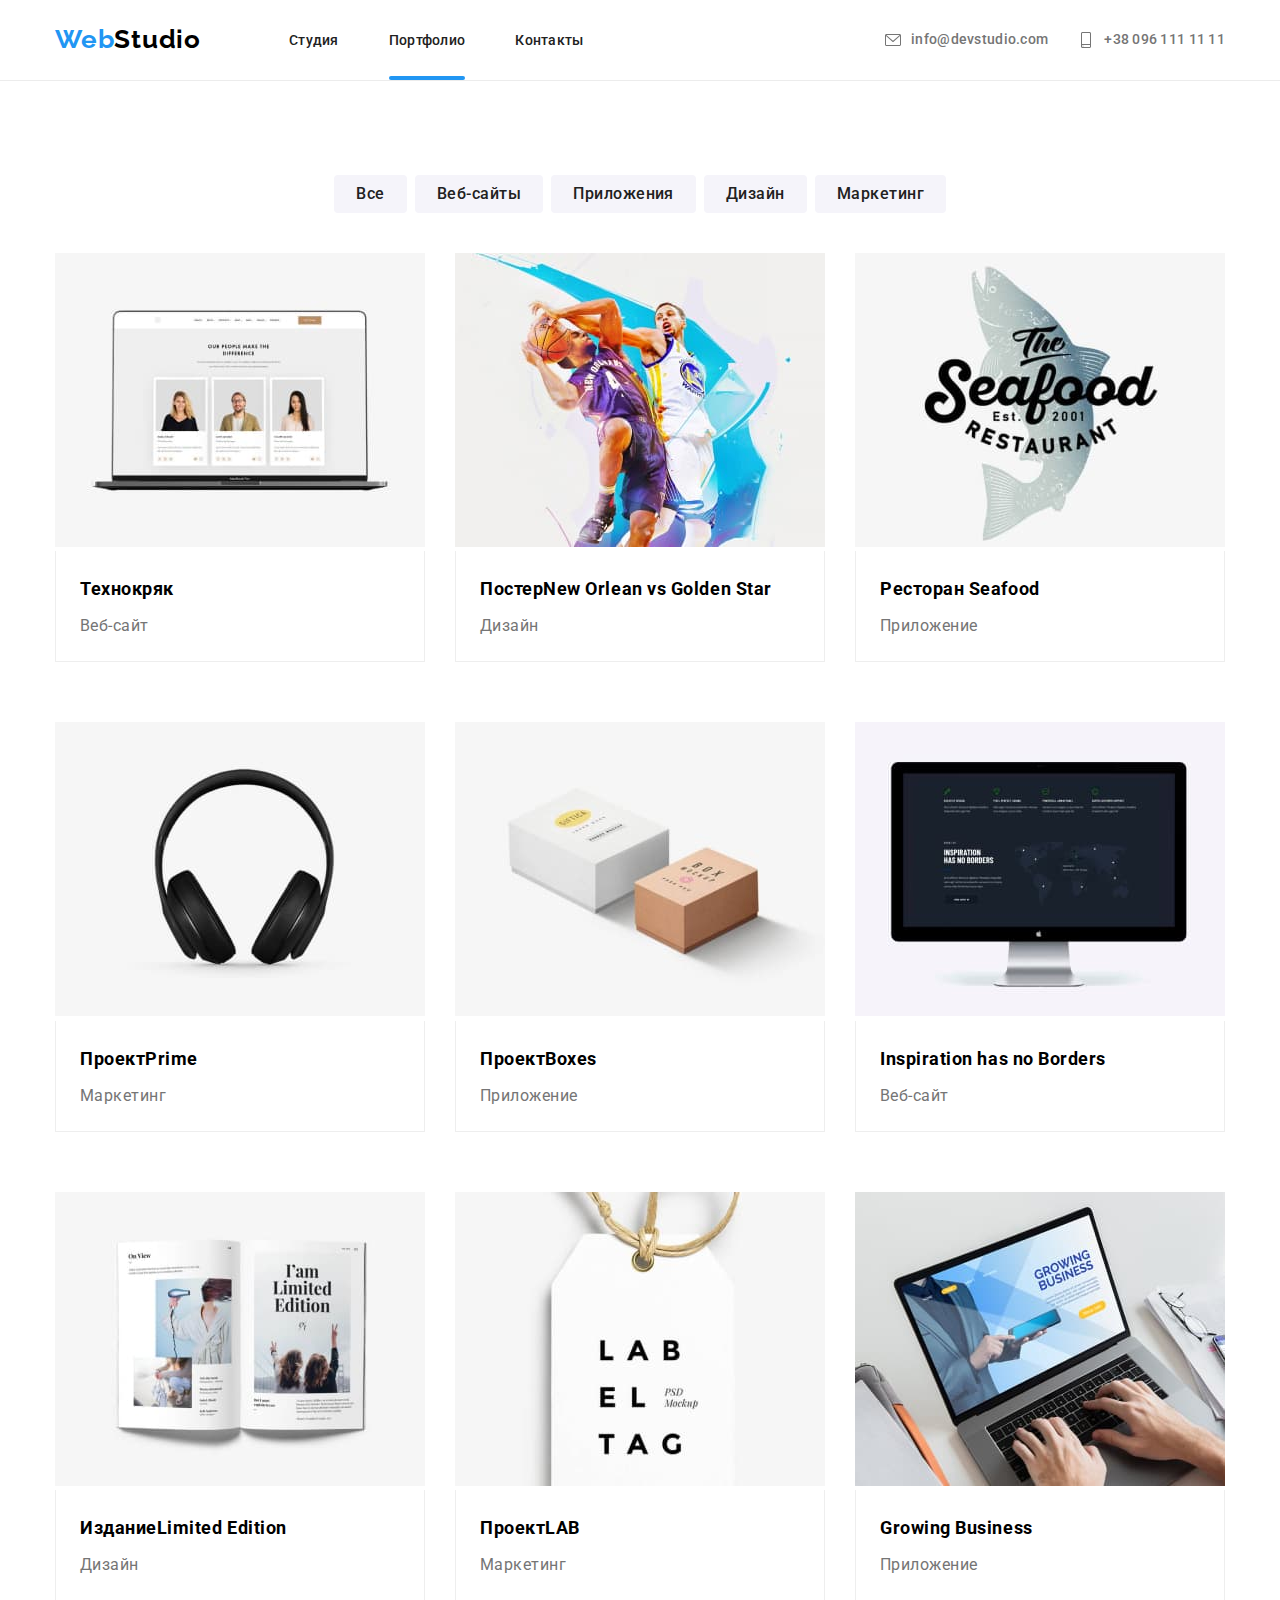
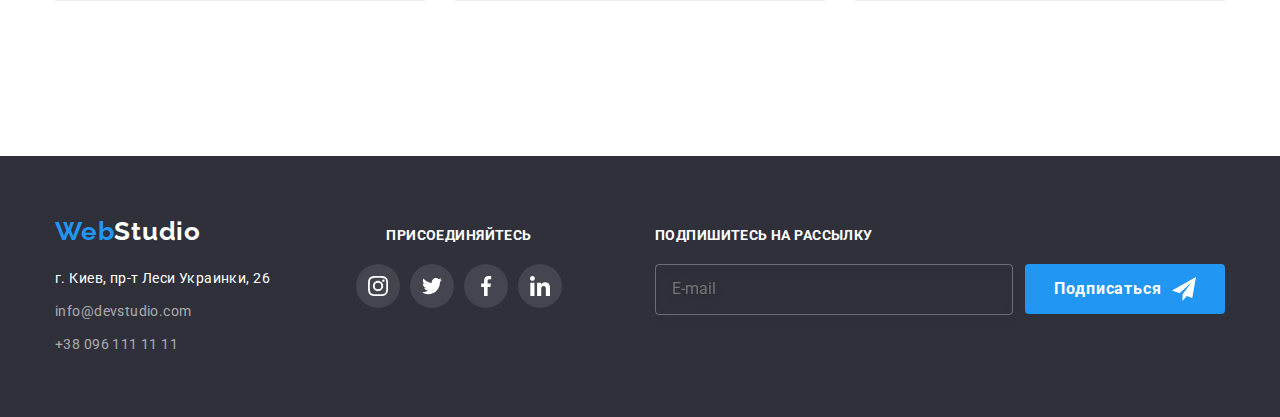
==== commit deaaf928: "портфолио и меню" ====
--- a/portfolio.html
+++ b/portfolio.html
@@ -118,8 +118,7 @@
                 <ul class="portfolio__list list">
                     <li class="portfolio__list-item">
                         <a href="" class="portfolio__link link">
-                            <div class="portfolio__img-section"><img src="./images/img.jpg" width="370" height="294"
-                                    alt="Веб-сайт">
+                            <div class="portfolio__img-section"><img src="./images/img.jpg" alt="Веб-сайт">
                                 <P class="portfolio__description text-title">Технокряк это современная площадка
                                     распространения
                                     коронавируса. Компании используют эту платформу для цифрового
@@ -136,7 +135,7 @@
                     <li class="portfolio__list-item">
                         <a href="" class="portfolio__link link">
                             <div class="portfolio__img-section">
-                                <img src="./images/img1.jpg" width="370" height="294" alt="Дизайн">
+                                <img src="./images/img1.jpg" alt="Дизайн">
                                 <P class="portfolio__description text-title">Технокряк это современная площадка
                                     распространения
                                     коронавируса. Компании используют эту платформу для цифрового
@@ -154,7 +153,7 @@
                     <li class="portfolio__list-item">
                         <a href="" class="portfolio__link link">
                             <div class="portfolio__img-section">
-                                <img src="./images/img2.jpg" width="370" height="294" alt="Приложение">
+                                <img src="./images/img2.jpg" alt="Приложение">
                                 <P class="portfolio__description text-title">Технокряк это современная площадка
                                     распространения
                                     коронавируса. Компании используют эту платформу для цифрового
@@ -170,8 +169,7 @@
 
                     <li class="portfolio__list-item">
                         <a href="" class="portfolio__link link">
-                            <div class="portfolio__img-section"><img src="./images/img3.jpg" width="370" height="294"
-                                    alt="Маркетинг">
+                            <div class="portfolio__img-section"><img src="./images/img3.jpg" alt="Маркетинг">
                                 <P class="portfolio__description text-title">Технокряк это современная площадка
                                     распространения
                                     коронавируса. Компании используют эту платформу для цифрового
@@ -187,8 +185,7 @@
 
                     <li class="portfolio__list-item">
                         <a href="" class="portfolio__link link">
-                            <div class="portfolio__img-section"><img src="./images/img4.jpg" width="370" height="294"
-                                    alt="Приложение">
+                            <div class="portfolio__img-section"><img src="./images/img4.jpg" alt="Приложение">
                                 <P class="portfolio__description text-title">Технокряк это современная площадка
                                     распространения
                                     коронавируса. Компании используют эту платформу для цифрового
@@ -204,8 +201,7 @@
 
                     <li class="portfolio__list-item">
                         <a href="" class="portfolio__link link">
-                            <div class="portfolio__img-section"><img src="./images/img5.jpg" width="370" height="294"
-                                    alt="Приложение">
+                            <div class="portfolio__img-section"><img src="./images/img5.jpg" alt="Приложение">
                                 <P class="portfolio__description text-title">Технокряк это современная площадка
                                     распространения
                                     коронавируса. Компании используют эту платформу для цифрового
@@ -220,8 +216,7 @@
 
                     <li class="portfolio__list-item">
                         <a href="" class="portfolio__link link">
-                            <div class="portfolio__img-section"><img src="./images/img6.jpg" width="370" height="294"
-                                    alt="Приложение">
+                            <div class="portfolio__img-section"><img src="./images/img6.jpg" alt="Приложение">
                                 <P class="portfolio__description text-title">Технокряк это современная площадка
                                     распространения
                                     коронавируса. Компании используют эту платформу для цифрового
@@ -237,8 +232,7 @@
 
                     <li class="portfolio__list-item">
                         <a href="" class="portfolio__link link">
-                            <div class="portfolio__img-section"><img src="./images/img7.jpg" width="370" height="294"
-                                    alt="Приложение">
+                            <div class="portfolio__img-section"><img src="./images/img7.jpg" alt="Приложение">
                                 <P class="portfolio__description text-title">Технокряк это современная площадка
                                     распространения
                                     коронавируса. Компании используют эту платформу для цифрового
@@ -253,8 +247,7 @@
                     </li>
                     <li class="portfolio__list-item">
                         <a href="" class="portfolio__link link">
-                            <div class="portfolio__img-section"><img src="./images/img8.jpg" width="370" height="294"
-                                    alt="Приложение">
+                            <div class="portfolio__img-section"><img src="./images/img8.jpg" alt="Приложение">
                                 <P class="portfolio__description text-title">Технокряк это современная площадка
                                     распространения
                                     коронавируса. Компании используют эту платформу для цифрового
@@ -276,54 +269,57 @@
 
     <footer class="footer">
         <div class="container">
-            <div class="footer__footer-block">
-                <div class="footer__address-block">
-                    <a href="index.html" class="logo logo-footer--white logo-footer__logo link"><span
-                            class="logo__weblogo">Web</span>Studio</a>
-                    <address class="footer__address">
-                        <p class="footer__address-name text-title">г. Киев, пр-т Леси Украинки, 26</p>
-                        <ul class="footer__address-list list">
-                            <li class="footer__address-list-item">
-                                <a href="mailto:info@devstudio.com" class="footer__contacts link">info@devstudio.com</a>
+            <div class="footer__block-desctop">
+                <div class="footer__footer-block">
+                    <div class="footer__address-block">
+                        <a href="index.html" class="logo logo-footer--white logo-footer__logo link"><span
+                                class="logo__weblogo">Web</span>Studio</a>
+                        <address class="footer__address">
+                            <p class="footer__address-name">г. Киев, пр-т Леси Украинки, 26</p>
+                            <ul class="footer__address-list list">
+                                <li class="footer__address-list-item">
+                                    <a href="mailto:info@devstudio.com"
+                                        class="footer__contacts link">info@devstudio.com</a>
+                                </li>
+                                <li class="footer__address-list-item">
+                                    <a href="tel:+380961111111" class="footer__contacts link">+38 096 111 11 11</a>
+                                </li>
+                            </ul>
+                        </address>
+                    </div>
+                    <div class="footer__social-section">
+                        <p class="footer__text">присоединяйтесь</p>
+                        <ul class="footer__social-list list">
+                            <li class="footer__icon-item"><a href="https://www.instagram.com/" target="_blank"
+                                    rel="noreferrer noopener" class="footer__link-social"><svg class="footer__icon">
+                                        <use href="./images/image.svg/sprite.svg#icon-instagram">
+                                        </use>
+                                    </svg>
+                                </a>
                             </li>
-                            <li class="footer__address-list-item">
-                                <a href="tel:+380961111111" class="footer__contacts link">+38 096 111 11 11</a>
+                            <li class="footer__icon-item"><a href="https://twitter.com/" target="_blank"
+                                    rel="noreferrer noopener" class="footer__link-social"><svg class="footer__icon">
+                                        <use href="./images/image.svg/sprite.svg#icon-twitter">
+                                        </use>
+                                    </svg></a>
+                            </li>
+                            <li class="footer__icon-item"><a href="https://www.facebook.com/" target="_blank"
+                                    rel="noreferrer noopener" class="footer__link-social"><svg class="footer__icon">
+                                        <use href="./images/image.svg/sprite.svg#icon-facebook">
+                                        </use>
+                                    </svg></a>
+                            </li>
+                            <li class="footer__icon-item"><a href="https://www.linkedin.com/" target="_blank"
+                                    rel="noreferrer noopener" class="footer__link-social"><svg class="footer__icon">
+                                        <use href="./images/image.svg/sprite.svg#icon-linkedin">
+                                        </use>
+                                    </svg></a>
                             </li>
                         </ul>
-                    </address>
-                </div>
-                <div class="footer__social-section">
-                    <p class="footer__text text-title">присоединяйтесь</p>
-                    <ul class="footer__social-list list">
-                        <li class="footer__icon-item"><a href="https://www.instagram.com/" target="_blank"
-                                rel="noreferrer noopener" class="footer__link-social"><svg class="footer__icon">
-                                    <use href="./images/image.svg/sprite.svg#icon-instagram">
-                                    </use>
-                                </svg>
-                            </a>
-                        </li>
-                        <li class="footer__icon-item"><a href="https://twitter.com/" target="_blank"
-                                rel="noreferrer noopener" class="footer__link-social"><svg class="footer__icon">
-                                    <use href="./images/image.svg/sprite.svg#icon-twitter">
-                                    </use>
-                                </svg></a>
-                        </li>
-                        <li class="footer__icon-item"><a href="https://www.facebook.com/" target="_blank"
-                                rel="noreferrer noopener" class="footer__link-social"><svg class="footer__icon">
-                                    <use href="./images/image.svg/sprite.svg#icon-facebook">
-                                    </use>
-                                </svg></a>
-                        </li>
-                        <li class="footer__icon-item"><a href="https://www.linkedin.com/" target="_blank"
-                                rel="noreferrer noopener" class="footer__link-social"><svg class="footer__icon">
-                                    <use href="./images/image.svg/sprite.svg#icon-linkedin">
-                                    </use>
-                                </svg></a>
-                        </li>
-                    </ul>
+                    </div>
                 </div>
                 <form action="footer_form" method="GET" class="subscribe">
-                    <p class="footer__text text-title">Подпишитесь на рассылку</p>
+                    <p class="footer__text">Подпишитесь на рассылку</p>
                     <div class="subscribe__container flex">
                         <label for="user_subscribe"></label>
                         <input type="email" name="email" id="user_subscribe" class="subscribe__input"
@@ -338,10 +334,8 @@
                         </button>
                     </div>
                 </form>
-
             </div>
         </div>
-
     </footer>
     <script src="./js/menu.js"></script>
     <script src="./js/modal.js"></script>
--- a/css/main.min.css
+++ b/css/main.min.css
@@ -1,2 +1,2 @@
-*,::after,::before{box-sizing:border-box}:root{-moz-tab-size:4;tab-size:4}html{line-height:1.15;-webkit-text-size-adjust:100%}body{margin:0}body{font-family:system-ui,-apple-system,'Segoe UI',Roboto,Helvetica,Arial,sans-serif,'Apple Color Emoji','Segoe UI Emoji'}hr{height:0;color:inherit}abbr[title]{text-decoration:underline dotted}b,strong{font-weight:bolder}code,kbd,pre,samp{font-family:ui-monospace,SFMono-Regular,Consolas,'Liberation Mono',Menlo,monospace;font-size:1em}small{font-size:80%}sub,sup{font-size:75%;line-height:0;position:relative;vertical-align:baseline}sub{bottom:-.25em}sup{top:-.5em}table{text-indent:0;border-color:inherit}button,input,optgroup,select,textarea{font-family:inherit;font-size:100%;line-height:1.15;margin:0}button,select{text-transform:none}[type=button],[type=reset],[type=submit],button{-webkit-appearance:button}::-moz-focus-inner{border-style:none;padding:0}:-moz-focusring{outline:1px dotted ButtonText}:-moz-ui-invalid{box-shadow:none}legend{padding:0}progress{vertical-align:baseline}::-webkit-inner-spin-button,::-webkit-outer-spin-button{height:auto}[type=search]{-webkit-appearance:textfield;outline-offset:-2px}::-webkit-search-decoration{-webkit-appearance:none}::-webkit-file-upload-button{-webkit-appearance:button;font:inherit}summary{display:list-item}.visually-hidden{position:absolute;width:1px;height:1px;margin:-1px;border:0;padding:0;white-space:nowrap;clip-path:inset(100%);clip:rect(0 0 0 0);overflow:hidden}.container{margin:0 auto;padding-left:15px;padding-right:15px}@media screen and (min-width: 480px){.container{width:480px;margin:0 auto}}@media screen and (min-width: 768px){.container{width:768px;margin:0 auto}}@media screen and (min-width: 1200px){.container{width:1200px;margin:0 auto}}body{color:#757575;font-family:'Roboto', sans-serif;background-color:#fff}.text-title{margin-top:0;margin-bottom:0}.list{margin:0;padding:0;list-style:none}.link{text-decoration:none}.img{display:block;max-width:100%;height:auto}.current{color:#2196F3;transition:color 250ms cubic-bezier(0.4, 0, 0.2, 1)}.current::after{position:absolute;display:block;content:"";width:100%;height:4px;bottom:0;background:#2196F3;border-radius:2px}.header{border-bottom:1px solid #ECECEC}.header__section{display:flex;justify-content:space-between;align-items:center}@media screen and (min-width: 1200px){.header__section{align-items:baseline}}.header__mobile-menu-btn{background-color:transparent;padding:0;border:0;line-height:0;width:40px;height:40px}@media screen and (min-width: 768px){.header__mobile-menu-btn{display:none}}.header__mobile-menu-btn:focus .header__mobile-menu-icon,.header__mobile-menu-btn:hover .header__mobile-menu-icon{fill:#2196F3}.header__mobile-menu-icon{width:24px;height:16px;transition:fill 250ms cubic-bezier(0.4, 0, 0.2, 1)}.nav{display:flex;align-items:center}@media screen and (min-width: 768px){.nav__list_margin{margin-left:88px}}@media screen and (min-width: 1200px){.nav__list_margin{margin-left:93px}}.nav__list-item--contacts{margin-bottom:10px}.nav__list-item--contacts:last-child{margin-bottom:0}@media screen and (min-width: 1200px){.nav__list-item--contacts{margin-right:30px;margin-bottom:0}.nav__list-item--contacts:last-child{margin-right:0}}.nav__list-item{margin-right:50px}.nav__list-item:last-child{margin-right:0}.nav__list-link:hover,.nav__list-link:focus,.nav__list-link:hover::after,.nav__list-link:focus::after{color:#2196F3}.nav__list-contacts{align-items:center;display:none;padding-top:21px;padding-bottom:21px}@media screen and (min-width: 768px){.nav__list-contacts{display:block}}@media screen and (min-width: 1200px){.nav__list-contacts{display:flex}}@media screen and (min-width: 1200px){.nav__list-item:last-child{margin-left:auto;margin-right:0}}.nav__contacts:hover,.nav__contacts:focus,.nav__icon:focus,.nav__icon:hover{color:#2196F3;fill:#2196F3}.nav__style{font-size:14px;font-weight:500;letter-spacing:.02em;font-style:normal;line-height:1.14;color:#212121;position:relative;padding-top:32px;padding-bottom:32px;transition:color 250ms cubic-bezier(0.4, 0, 0.2, 1)}.nav__list{width:294px;left:453px;top:32px;display:none}@media screen and (min-width: 768px){.nav__list{display:flex;margin-left:88px}}@media screen and (min-width: 1200px){.nav__list{display:flex}}.nav__contacts{justify-content:center;align-items:center;font-size:14px;font-weight:500;letter-spacing:.02em;font-style:normal;line-height:1.14;color:#757575;transition:color 250ms cubic-bezier(0.4, 0, 0.2, 1);display:none}@media screen and (min-width: 768px){.nav__contacts{display:block}}@media screen and (min-width: 1200px){.nav__contacts{display:flex}}.nav__icon{width:16px;height:16px;margin-right:10px;fill:currentColor;transition:fill 250ms cubic-bezier(0.4, 0, 0.2, 1)}@media screen and (min-width: 1200px){.nav__icon{display:block}}.hero{padding-top:118px;padding-bottom:118px;background-color:#2F303A;text-align:center;background-repeat:no-repeat;background-size:cover;background-image:linear-gradient(rgba(47,48,58,0.4), rgba(47,48,58,0.4)),url("../images/hero/mobile-img.jpg")}@media (min-device-pixel-ratio: 2), (min-resolution: 192dpi), (min-resolution: 2dppx){.hero{background-image:linear-gradient(rgba(47,48,58,0.4), rgba(47,48,58,0.4)),url("../images/hero/mobile-img@2x.jpg")}}@media screen and (min-width: 768px){.hero{background-image:linear-gradient(rgba(47,48,58,0.4), rgba(47,48,58,0.4)),url("../images/hero/table-img.jpg")}}@media screen and (min-width: 768px) and (min-device-pixel-ratio: 2), screen and (min-width: 768px) and (min-resolution: 192dpi), screen and (min-width: 768px) and (min-resolution: 2dppx){.hero{background-image:linear-gradient(rgba(47,48,58,0.4), rgba(47,48,58,0.4)),url("../images/hero/table-img@2x.jpg")}}@media screen and (min-width: 1200px){.hero{padding-top:200px;padding-bottom:200px;background-image:linear-gradient(rgba(47,48,58,0.4), rgba(47,48,58,0.4)),url("../images/hero/hero.jpg")}}@media screen and (min-width: 1200px) and (min-device-pixel-ratio: 2), screen and (min-width: 1200px) and (min-resolution: 192dpi), screen and (min-width: 1200px) and (min-resolution: 2dppx){.hero{background-image:linear-gradient(rgba(47,48,58,0.4), rgba(47,48,58,0.4)),url("../images/hero/hero@2.jpg")}}.hero__title{font-size:26px;font-weight:900;letter-spacing:.06em;font-style:normal;line-height:1.62;margin-top:0;margin-bottom:30px;color:#fff;text-transform:uppercase}@media screen and (min-width: 1200px){.hero__title{font-size:44px;font-weight:900;letter-spacing:.06em;font-style:normal;line-height:1.36}}.hero__button{display:flex;justify-content:center}.features{padding-bottom:60px;color:#212121;font-size:36px;line-height:1.16}.features__block-icon{display:flex;justify-content:center;height:120px;align-items:center;background:#F5F4FA;border-radius:4px;margin-bottom:30px}@media screen and (min-width: 1200px){.features{padding-bottom:94px}}.features__title{margin-bottom:10px;font-size:14px;font-weight:700;letter-spacing:.03em;font-style:normal;line-height:1.14;color:#212121;text-transform:uppercase;text-align:center}@media screen and (min-width: 768px){.features__title{text-align:start}}.features__text{color:#757575;font-weight:400;font-size:14px;line-height:1.71}.features__icon{width:70px;height:70px}.features__list{padding-top:60px}@media screen and (min-width: 768px){.features__list{display:flex;flex-wrap:wrap;margin-left:-30px}}@media screen and (min-width: 1200px){.features__list{display:flex;margin-left:-30px}}.features__list-item{margin-bottom:30px}@media screen and (min-width: 480px){.features__list-item{margin-top:30px}}@media screen and (min-width: 768px){.features__list-item{margin-bottom:0;margin-left:30px;margin-top:30px;flex-basis:calc((100% - 60px) / 2)}}@media screen and (min-width: 768px) and (min-width: 1200px){.features__list-item{margin-bottom:0;margin-left:30px;margin-top:30px;flex-basis:calc((100% - 120px) / 4)}}.command{padding-bottom:60px;background-color:#F5F4FA}.command__card-title{font-size:16px;font-weight:500;letter-spacing:.03em;font-style:normal;line-height:1.19;margin-top:0;margin-bottom:10px;color:#000;text-align:center}.command__card-text{font-size:16px;font-weight:400;letter-spacing:.03em;font-style:normal;line-height:1.19;margin-top:0;text-align:center}.command__social-list{display:flex;justify-content:space-between;margin-top:16px}.command__card{display:block;margin-top:30px;text-align:center;padding-left:40px;padding-right:40px;padding-bottom:20px}@media screen and (min-width: 480px){.command__card{padding-left:122px;padding-right:122px;padding-bottom:24px}}@media screen and (min-width: 768px){.command__card{padding-left:74px;padding-right:74px;padding-bottom:24px}}@media screen and (min-width: 1200px){.command__card{padding-bottom:30px;padding-left:32px;padding-right:32px}}.command__title{font-size:28px;font-weight:700;letter-spacing:.03em;font-style:normal;line-height:1.18;text-align:center;margin-bottom:30px;padding-top:60px;color:#212121}@media screen and (min-width: 1200px){.command__title{font-size:36px;font-weight:700;letter-spacing:.03em;font-style:normal;line-height:1.17;margin-bottom:50px;padding-top:0}}@media screen and (min-width: 280px){.command__list{display:block;margin-bottom:30px}}@media screen and (min-width: 768px){.command__list{display:flex;flex-wrap:wrap;margin-left:-30px;margin-top:-30px}}@media screen and (min-width: 1200px){.command__list{display:flex;margin-left:-30px;margin-top:-30px}}.command__list-item{margin-bottom:30px;box-shadow:0px 1px 3px rgba(0,0,0,0.12),0px 1px 1px rgba(0,0,0,0.14),0px 2px 1px rgba(0,0,0,0.2);border-radius:0px 0px 4px 4px}@media screen and (min-width: 768px){.command__list-item{display:flex;flex-wrap:wrap;margin-bottom:0;margin-left:30px;margin-top:30px;flex-basis:calc((100% - 60px) / 2)}}@media screen and (min-width: 1200px){.command__list-item{margin-bottom:0;margin-left:30px;margin-top:30px;flex-basis:calc((100% - 120px) / 4)}}.command__icon-link{display:flex;justify-content:center;align-items:center;border-radius:50%;width:44px;height:44px;color:#AFB1B8;transition:background-color 250ms cubic-bezier(0.4, 0, 0.2, 1)}.command__icon-link:hover,.command__icon-link:focus{background-color:#2196F3}.command__icon-link:hover .command__icon,.command__icon-link:focus .command__icon{fill:#fff}.command__social-list-icon:last-child{margin-right:0}.command__social-list-icon{margin-right:10px}.command__icon{width:20px;height:20px;fill:currentColor;transition:fill 250ms cubic-bezier(0.4, 0, 0.2, 1)}.work__list-item{position:relative;width:370px;height:295px}.work__list-item:nth-child(-n+2){margin-left:0;margin-right:30px}.work__description-title{font-size:14px;font-weight:700;letter-spacing:.03em;font-style:normal;line-height:1.14;text-align:center;text-transform:uppercase;color:#fff}.work__block{padding-bottom:94px;display:none}@media screen and (min-width: 1200px){.work__block{display:block}}.work__title{margin-top:0;margin-bottom:50px;padding-top:0;color:#212121;font-weight:700;font-size:36px;line-height:1.16;text-align:center}.work__description{display:flex;align-items:center;justify-content:center;position:absolute;bottom:0;width:100%;height:70px;margin:0;background:rgba(47,48,58,0.8)}@media screen and (min-width: 1200px){.work__list{display:flex}}.clients{padding-top:60px;padding-bottom:60px}@media screen and (min-width: 1200px){.clients{padding-top:94px;padding-bottom:109px}}.clients__title{text-align:center;margin-bottom:30px;font-size:28px;font-weight:700;letter-spacing:.03em;font-style:normal;line-height:1.18;color:#212121}@media screen and (min-width: 1200px){.clients__title{font-size:36px;font-weight:700;letter-spacing:.03em;font-style:normal;line-height:1.17;margin-bottom:50px}}@media screen and (max-width: 319px){.clients__list{display:block}}@media screen and (min-width: 480px){.clients__list{display:flex;flex-wrap:wrap;margin-left:-30px;margin-top:-30px}}@media screen and (min-width: 1200px){.clients__list{flex-wrap:nowrap}}@media screen and (max-width: 479px){.clients__item{margin-bottom:30px}}@media screen and (min-width: 480px){.clients__item{margin-left:30px;margin-top:30px;flex-basis:calc((100% - 2*30px) / 2)}}@media screen and (min-width: 768px){.clients__item{margin-left:30px;margin-top:30px;flex-basis:calc((100% - 3*30px) / 3)}}@media screen and (min-width: 1200px){.clients__item{margin-left:30px;margin-top:30px;flex-basis:calc((100% - 4*30px) / 5)}}.clients__icon{fill:#AFB1B8;transition:fill 250ms cubic-bezier(0.4, 0, 0.2, 1)}.clients__icon-link{display:flex;justify-content:center;align-items:center;height:92px;border:1px solid #AFB1B8;box-sizing:border-box;border-radius:4px;transition:border 250ms cubic-bezier(0.4, 0, 0.2, 1)}@media screen and (min-width: 1200px){.clients__icon-link{width:172px}}.clients__icon-link:hover,.clients__icon-link:focus{border:1px solid #2196F3}.clients__icon-link:hover .clients__icon,.clients__icon-link:focus .clients__icon{fill:#2196F3}.footer{background-color:#2F303A;padding-top:60px;padding-bottom:60px}@media screen and (min-width: 768px){.footer{display:flex}}@media screen and (min-width: 1200px){.footer{display:flex}}.footer__footer-block{text-align:center}@media screen and (min-width: 768px){.footer__footer-block{display:flex;justify-content:center;align-items:baseline;text-align:center}}@media screen and (min-width: 1200px){.footer__footer-block{display:flex;text-align:start;margin:0}}@media screen and (min-width: 1200px){.footer__block-desctop{display:flex;align-items:baseline}}.footer__address{font-size:14px;font-weight:400;letter-spacing:.03em;font-style:normal;line-height:1.71;display:block;color:#fff;margin-top:0;margin-bottom:0}@media screen and (max-width: 768px){.footer__address{margin-bottom:60px}}@media screen and (min-width: 1200px){.footer__address{width:231px}}.footer__address-name,.footer__address-list .footer__address-list-item{font-size:14px;font-weight:400;letter-spacing:.03em;font-style:normal;line-height:1.71;margin-bottom:9px}.footer__address-list-item:last-child{margin-bottom:0px}.footer__address-list .footer__contacts{color:rgba(255,255,255,0.6);transition:color 250ms cubic-bezier(0.4, 0, 0.2, 1)}.footer__address-list .footer__contacts:hover,.footer__address-list .footer__contacts:focus{color:#2196F3}.footer__social-section{text-align:center}@media screen and (min-width: 480px){.footer__social-section{margin-top:60px}}@media screen and (min-width: 768px){.footer__social-section{margin-left:165px;margin-top:0}}@media screen and (min-width: 1200px){.footer__social-section{width:206px;margin-left:70px;align-items:baseline;margin-top:0}}.footer__social-list{display:flex;justify-content:center}.footer__icon{display:flex;align-items:center;width:20px;height:20px;fill:#fff}.footer__link-social{display:flex;justify-content:center;align-items:center;border-radius:50%;width:44px;height:44px;background:rgba(255,255,255,0.1);transition:background-color 250ms cubic-bezier(0.4, 0, 0.2, 1)}.footer__link-social:hover,.footer__link-social:focus{background-color:#2196F3}.footer__icon-item{display:flex;margin-right:10px}.footer__icon-item:last-child{margin-right:0}.footer__text{text-transform:uppercase;font-size:14px;font-weight:700;letter-spacing:.03em;font-style:normal;line-height:1.14;margin-top:0;margin-bottom:20px;color:#fff}.subscribe{text-align:center;margin-top:60px}@media screen and (min-width: 1200px){.subscribe{margin-top:0;text-align:start;margin-left:93px}}.subscribe__input:hover,.subscribe__input:focus{border-color:#2196F3;outline:none}@media screen and (min-width: 768px){.subscribe__container{display:block}}@media screen and (min-width: 1200px){.subscribe__container{display:flex;justify-content:flex-end}}.subscribe__input{display:flex;width:100%;padding-top:15px;padding-bottom:15px;padding-left:16px;color:#fff;border:1px solid rgba(255,255,255,0.3);box-sizing:border-box;filter:drop-shadow(0px 4px 4px rgba(0,0,0,0.15));border-radius:4px;background-color:transparent;transition:border-color 250ms cubic-bezier(0.4, 0, 0.2, 1)}@media screen and (min-width: 768px) and (min-width: 1200px){.subscribe__input{width:358px;justify-content:center;margin-right:0}}.button-submit__icon{display:flex;position:absolute;align-items:center}.button-submit__input-icon{display:block;margin-left:10px;width:24px;height:24px}.button-submit{text-align:center;margin-left:auto;margin-right:auto;margin-top:20px;width:200px;height:50px}@media screen and (min-width: 768px){.button-submit{text-align:center;margin-left:291px;margin-right:277px;margin-top:20px}}@media screen and (min-width: 1200px){.button-submit{margin-left:12px;margin-right:0;margin-top:0}}.portfolio{padding-top:94px;padding-bottom:91px}.portfolio__list-filter{display:flex;margin-top:0;margin-bottom:34px;justify-content:center}.portfolio__button:nth-child(-n+4){margin-left:0;margin-right:8px}.portfolio__filters{font-size:16px;font-weight:500;letter-spacing:.03em;font-style:normal;line-height:1.63;padding:6px 22px;border-radius:4px;border:#2196F3;min-width:73px;color:#212121;background:#F5F4FA;text-align:center;cursor:pointer;transition:box-shadow 250ms cubic-bezier(0.4, 0, 0.2, 1),background-color 250ms cubic-bezier(0.4, 0, 0.2, 1),color 250ms cubic-bezier(0.4, 0, 0.2, 1)}.portfolio__filters:hover,.portfolio__filters:focus{box-shadow:0px 3px 1px rgba(0,0,0,0.1),0px 1px 2px rgba(0,0,0,0.08),0px 2px 2px rgba(0,0,0,0.12);background-color:#2196F3;color:#fff}.portfolio__list{list-style:none;display:flex;flex-wrap:wrap;margin-left:-30px;margin-top:-30px}.portfolio__list-item{flex-basis:calc((100% - 90px) / 3);margin-left:30px;margin-top:30px}.portfolio__link:hover,.portfolio__link:focus{box-shadow:0px 1px 1px rgba(0,0,0,0.12),0px 4px 4px rgba(0,0,0,0.06),1px 4px 6px rgba(0,0,0,0.16)}.portfolio__card-border{border-bottom:1px solid #eee;border-right:1px solid #eee;border-left:1px solid #eee;box-sizing:border-box;padding:20px 24px}.portfolio__title{font-size:18px;font-weight:700;letter-spacing:.03em;font-style:normal;line-height:2;color:#000;margin-bottom:4px}.portfolio__text{font-size:16px;font-weight:400;letter-spacing:.03em;font-style:normal;line-height:1.88;color:#757575}.portfolio__img-section{display:block;position:relative;overflow:hidden}.portfolio__link{display:block;position:relative}.portfolio__description{font-size:18px;font-weight:400;letter-spacing:.03em;font-style:normal;line-height:1.56;display:block;position:absolute;width:100%;height:100%;padding-top:63px;padding-left:23px;padding-right:23px;background:rgba(33,150,243,0.9);color:#fff;transform:translateY(100%);transition:transform 250ms cubic-bezier(0.4, 0, 0.2, 1)}.portfolio__link:hover .portfolio__description,.portfolio__link:focus .portfolio__description{transform:translateY(-100%)}.backdrop{position:fixed;top:0;left:0;width:100%;height:100%;padding-left:15px;padding-right:15px;background:rgba(0,0,0,0.2);opacity:1;transition:opacity 250ms cubic-bezier(0.4, 0, 0.2, 1)}.backdrop.is-hidden{opacity:0;visibility:hidden;pointer-events:none}.backdrop__conteiner{position:absolute;min-width:360px;padding:40px;top:50%;left:50%;transform:translate(-50%, -50%);background:#fff;box-shadow:0px 1px 3px rgba(0,0,0,0.12),0px 1px 1px rgba(0,0,0,0.14),0px 2px 1px rgba(0,0,0,0.2);border-radius:4px}@media screen and (min-width: 480px){.backdrop__conteiner{width:450px}}@media screen and (min-width: 1200px){.backdrop__conteiner{width:528px}}.license{display:flex;justify-content:center;align-items:center;margin-bottom:30px}.license__checkbox-container{position:relative;display:flex;align-items:center}.license__checkbox{width:1px;height:1px;margin:-1px;border:0;padding:0;white-space:nowrap;clip-path:inset(100%);clip:rect(0 0 0 0);overflow:hidden}.license__icon-checkbox{display:flex;position:relative;justify-content:center;align-items:center;width:16px;height:15px;margin-right:9px;border:2px solid #212121;border-radius:2px;transition:background-color 250ms cubic-bezier(0.4, 0, 0.2, 1),border-color 250ms cubic-bezier(0.4, 0, 0.2, 1),background-origin 250ms cubic-bezier(0.4, 0, 0.2, 1)}.license__icon-checkbox:hover,.license__checkbox:focus+.license__icon-checkbox{border-color:#2196F3}.license__checkbox:checked+.license__icon-checkbox{background-color:#2196F3;border-color:#2196F3;background-origin:border-box}.license__checkbox-text{display:inline-block;color:#757575;font-size:12px;font-weight:400;letter-spacing:.03em;font-style:normal;line-height:1.17}@media screen and (min-width: 1200px){.license__checkbox-text{font-size:14px;font-weight:400;letter-spacing:.03em;font-style:normal;line-height:1.71}}.license__checkbox-text-doc{color:#2196F3;text-decoration-line:underline}.license__input-icon-checkbox{display:block;position:absolute;width:16px;height:15px;cursor:pointer}.license__button-submit{width:200px;height:50px;margin-left:auto;margin-right:auto}.button{display:flex;padding:10px 32px;border-radius:4px;border:#2196F3;min-width:200px;font-size:16px;font-weight:700;letter-spacing:.06em;font-style:normal;line-height:1.88;background:#2196F3;box-shadow:rgba(0,0,0,0.15);color:#fff;align-items:center;justify-content:center;text-align:center;cursor:pointer;transition:background 250ms cubic-bezier(0.4, 0, 0.2, 1),box-shadow 250ms cubic-bezier(0.4, 0, 0.2, 1)}.button:hover,.button:focus,.button-submit:hover,.button-submit:focus{background:#188CE8;box-shadow:rgba(0,0,0,0.15)}.footer__submit-button:hover,.footer__submit-button:focus{background:#188CE8;box-shadow:rgba(0,0,0,0.15)}.logo{display:block;font-size:26px;font-weight:700;letter-spacing:.03em;font-style:normal;line-height:1.19;padding-top:24px;padding-bottom:25px;color:#000;font-family:'Raleway', sans-serif;animation:pulse 500ms 6 cubic-bezier(0.4, 0, 0.2, 1) 250ms}.logo__weblogo{color:#2196F3;font-size:26px;font-weight:700;letter-spacing:.03em;font-style:normal;line-height:1.19}.logo-footer--white{color:#fff;animation:none}.logo-footer__logo{padding:0;margin-bottom:20px}.modal{display:block;overflow:scroll}.modal__link-close{position:absolute;display:flex;justify-content:center;align-items:center;border-radius:50%;padding:0;top:8px;right:8px;width:30px;height:30px;background:#fff;border:1px solid rgba(0,0,0,0.1);box-sizing:border-box;cursor:pointer}.modal__icon{width:18px;height:18px;transition:fill 250ms cubic-bezier(0.4, 0, 0.2, 1)}.modal__link-close:hover .modal__icon,.modal__icon:hover,.modal__link-close:focus .modal__icon{fill:#2196F3}.form{flex-direction:column}.form__input-icon{display:block;position:absolute;width:18px;height:18px;top:50%;left:12px;transform:translateY(-50%);transition:fill 250ms cubic-bezier(0.4, 0, 0.2, 1);cursor:pointer}.form__icon:focus-within>.form__input-icon,.form__icon:hover>.form__input-icon{fill:#2196F3}.form__feedback-input{display:flex;width:100%;height:120px;padding:12px 16px;border:1px solid rgba(33,33,33,0.2);border-radius:4px;resize:none;margin-bottom:20px;cursor:pointer;outline:none}.form__feedback-input::placeholder{color:rgba(117,117,117,0.5)}.form__input:hover,.form__feedback-input:hover,.form__feedback-input:focus,.form__input:focus{border-color:#2196F3;outline:none}.form__title{font-size:20px;font-weight:700;letter-spacing:.03em;font-style:normal;line-height:1.5;text-align:center;margin-bottom:10px;color:#212121}@media screen and (min-width: 1200px){.form__title{font-size:20px;font-weight:700;letter-spacing:.03em;font-style:normal;line-height:1.15}}.form__user{display:block;margin-bottom:4px}.form__description{font-size:12px;font-weight:400;letter-spacing:.03em;font-style:.01em;line-height:1.17;display:block;margin-bottom:4px;color:#757575}.form__icon{position:relative;display:block;width:100%;margin-bottom:10px}.form__input{display:flex;width:100%;height:40px;padding-left:35px;border:1px solid rgba(33,33,33,0.2);box-sizing:border-box;border-radius:4px;transition:border-color 250ms cubic-bezier(0.4, 0, 0.2, 1);cursor:pointer}.mobile-menu{z-index:100;position:fixed;top:0;left:0;width:100vw;height:100vw;background:#FFFFFF;opacity:0;visibility:hidden;pointer-events:none;transition:opacity 250ms cubic-bezier(0.4, 0, 0.2, 1);overflow-x:scroll}.mobile-menu.is-open{opacity:1;visibility:visible;pointer-events:auto}@media screen and (min-width: 768px){.mobile-menu{display:none}}.mobile-menu__close:hover .mobile-menu__icon,.mobile-menu__icon:hover,.mobile-menu__close:focus .mobile-menu__icon{fill:#2196F3}.mobile-menu__container{position:relative;padding-top:48px;padding-bottom:48px}.mobile-menu__close{position:absolute;display:flex;justify-content:center;align-items:center;border-radius:50%;padding:0;top:10px;right:0;width:40px;height:40px;background:#fff;border:transparent;box-sizing:border-box;transition:250ms cubic-bezier(0.4, 0, 0.2, 1)}.mobile-menu__icon{width:19px;height:19px;transition:fill 250ms cubic-bezier(0.4, 0, 0.2, 1)}.mobile-menu__item{display:block;margin-bottom:32px}.mobile-menu__item:last-child{margin-bottom:0}.mobile-menu__item .mobile-nav__style{font-size:40px;font-weight:500;letter-spacing:.02em;font-style:normal;line-height:1.18;color:#212121;position:relative}.active{color:#2196F3}
+*,::after,::before{box-sizing:border-box}:root{-moz-tab-size:4;tab-size:4}html{line-height:1.15;-webkit-text-size-adjust:100%}body{margin:0}body{font-family:system-ui,-apple-system,'Segoe UI',Roboto,Helvetica,Arial,sans-serif,'Apple Color Emoji','Segoe UI Emoji'}hr{height:0;color:inherit}abbr[title]{text-decoration:underline dotted}b,strong{font-weight:bolder}code,kbd,pre,samp{font-family:ui-monospace,SFMono-Regular,Consolas,'Liberation Mono',Menlo,monospace;font-size:1em}small{font-size:80%}sub,sup{font-size:75%;line-height:0;position:relative;vertical-align:baseline}sub{bottom:-.25em}sup{top:-.5em}table{text-indent:0;border-color:inherit}button,input,optgroup,select,textarea{font-family:inherit;font-size:100%;line-height:1.15;margin:0}button,select{text-transform:none}[type=button],[type=reset],[type=submit],button{-webkit-appearance:button}::-moz-focus-inner{border-style:none;padding:0}:-moz-focusring{outline:1px dotted ButtonText}:-moz-ui-invalid{box-shadow:none}legend{padding:0}progress{vertical-align:baseline}::-webkit-inner-spin-button,::-webkit-outer-spin-button{height:auto}[type=search]{-webkit-appearance:textfield;outline-offset:-2px}::-webkit-search-decoration{-webkit-appearance:none}::-webkit-file-upload-button{-webkit-appearance:button;font:inherit}summary{display:list-item}.visually-hidden{position:absolute;width:1px;height:1px;margin:-1px;border:0;padding:0;white-space:nowrap;clip-path:inset(100%);clip:rect(0 0 0 0);overflow:hidden}.container{margin:0 auto;padding-left:15px;padding-right:15px}@media screen and (min-width: 480px){.container{width:480px;margin:0 auto}}@media screen and (min-width: 768px){.container{width:768px;margin:0 auto}}@media screen and (min-width: 1200px){.container{width:1200px;margin:0 auto}}body{color:#757575;font-family:'Roboto', sans-serif;background-color:#fff}.text-title{margin-top:0;margin-bottom:0}.list{margin:0;padding:0;list-style:none}.link{text-decoration:none}.img{display:block;max-width:100%;height:auto}.current{color:#2196F3;transition:color 250ms cubic-bezier(0.4, 0, 0.2, 1)}.current::after{position:absolute;display:block;content:"";width:100%;height:4px;bottom:0;background:#2196F3;border-radius:2px}.header{border-bottom:1px solid #ECECEC}.header__section{display:flex;justify-content:space-between;align-items:center}@media screen and (min-width: 1200px){.header__section{align-items:baseline}}.header__mobile-menu-btn{background-color:transparent;padding:0;border:0;line-height:0;width:40px;height:40px}@media screen and (min-width: 768px){.header__mobile-menu-btn{display:none}}.header__mobile-menu-btn:focus .header__mobile-menu-icon,.header__mobile-menu-btn:hover .header__mobile-menu-icon{fill:#2196F3}.header__mobile-menu-icon{width:24px;height:16px;transition:fill 250ms cubic-bezier(0.4, 0, 0.2, 1)}.nav{display:flex;align-items:center}@media screen and (min-width: 768px){.nav__list_margin{margin-left:88px}}@media screen and (min-width: 1200px){.nav__list_margin{margin-left:93px}}.nav__list-item--contacts{margin-bottom:10px}.nav__list-item--contacts:last-child{margin-bottom:0}@media screen and (min-width: 1200px){.nav__list-item--contacts{margin-right:30px;margin-bottom:0}.nav__list-item--contacts:last-child{margin-right:0}}.nav__list-item{margin-right:50px}.nav__list-item:last-child{margin-right:0}.nav__list-link:hover,.nav__list-link:focus,.nav__list-link:hover::after,.nav__list-link:focus::after{color:#2196F3}.nav__list-contacts{align-items:center;display:none;padding-top:21px;padding-bottom:21px}@media screen and (min-width: 768px){.nav__list-contacts{display:block}}@media screen and (min-width: 1200px){.nav__list-contacts{display:flex}}@media screen and (min-width: 1200px){.nav__list-item:last-child{margin-left:auto;margin-right:0}}.nav__contacts:hover,.nav__contacts:focus,.nav__icon:focus,.nav__icon:hover{color:#2196F3;fill:#2196F3}.nav__style{font-size:14px;font-weight:500;letter-spacing:.02em;font-style:normal;line-height:1.14;color:#212121;position:relative;padding-top:32px;padding-bottom:32px;transition:color 250ms cubic-bezier(0.4, 0, 0.2, 1)}.nav__list{width:294px;left:453px;top:32px;display:none}@media screen and (min-width: 768px){.nav__list{display:flex;margin-left:88px}}@media screen and (min-width: 1200px){.nav__list{display:flex}}.nav__contacts{justify-content:center;align-items:center;font-size:14px;font-weight:500;letter-spacing:.02em;font-style:normal;line-height:1.14;color:#757575;transition:color 250ms cubic-bezier(0.4, 0, 0.2, 1);display:none}@media screen and (min-width: 768px){.nav__contacts{display:block}}@media screen and (min-width: 1200px){.nav__contacts{display:flex}}.nav__icon{width:16px;height:16px;margin-right:10px;fill:currentColor;transition:fill 250ms cubic-bezier(0.4, 0, 0.2, 1)}@media screen and (min-width: 1200px){.nav__icon{display:block}}.hero{padding-top:118px;padding-bottom:118px;background-color:#2F303A;text-align:center;background-repeat:no-repeat;background-size:cover;background-image:linear-gradient(rgba(47,48,58,0.4), rgba(47,48,58,0.4)),url("../images/hero/mobile-img.jpg")}@media (min-device-pixel-ratio: 2), (min-resolution: 192dpi), (min-resolution: 2dppx){.hero{background-image:linear-gradient(rgba(47,48,58,0.4), rgba(47,48,58,0.4)),url("../images/hero/mobile-img@2x.jpg")}}@media screen and (min-width: 768px){.hero{background-image:linear-gradient(rgba(47,48,58,0.4), rgba(47,48,58,0.4)),url("../images/hero/table-img.jpg")}}@media screen and (min-width: 768px) and (min-device-pixel-ratio: 2), screen and (min-width: 768px) and (min-resolution: 192dpi), screen and (min-width: 768px) and (min-resolution: 2dppx){.hero{background-image:linear-gradient(rgba(47,48,58,0.4), rgba(47,48,58,0.4)),url("../images/hero/table-img@2x.jpg")}}@media screen and (min-width: 1200px){.hero{padding-top:200px;padding-bottom:200px;background-image:linear-gradient(rgba(47,48,58,0.4), rgba(47,48,58,0.4)),url("../images/hero/hero.jpg")}}@media screen and (min-width: 1200px) and (min-device-pixel-ratio: 2), screen and (min-width: 1200px) and (min-resolution: 192dpi), screen and (min-width: 1200px) and (min-resolution: 2dppx){.hero{background-image:linear-gradient(rgba(47,48,58,0.4), rgba(47,48,58,0.4)),url("../images/hero/hero@2.jpg")}}.hero__title{font-size:26px;font-weight:900;letter-spacing:.06em;font-style:normal;line-height:1.62;margin-top:0;margin-bottom:30px;color:#fff;text-transform:uppercase}@media screen and (min-width: 1200px){.hero__title{font-size:44px;font-weight:900;letter-spacing:.06em;font-style:normal;line-height:1.36}}.hero__button{display:flex;justify-content:center}.features{padding-bottom:60px;color:#212121;font-size:36px;line-height:1.16}.features__block-icon{display:flex;justify-content:center;height:120px;align-items:center;background:#F5F4FA;border-radius:4px;margin-bottom:30px}@media screen and (min-width: 1200px){.features{padding-bottom:94px}}.features__title{margin-bottom:10px;font-size:14px;font-weight:700;letter-spacing:.03em;font-style:normal;line-height:1.14;color:#212121;text-transform:uppercase;text-align:center}@media screen and (min-width: 768px){.features__title{text-align:start}}.features__text{color:#757575;font-weight:400;font-size:14px;line-height:1.71}.features__icon{width:70px;height:70px}.features__list{padding-top:60px}@media screen and (min-width: 768px){.features__list{display:flex;flex-wrap:wrap;margin-left:-30px}}@media screen and (min-width: 1200px){.features__list{display:flex;margin-left:-30px}}.features__list-item{margin-bottom:30px}@media screen and (min-width: 480px){.features__list-item{margin-top:30px}}@media screen and (min-width: 768px){.features__list-item{margin-bottom:0;margin-left:30px;margin-top:30px;flex-basis:calc((100% - 60px) / 2)}}@media screen and (min-width: 768px) and (min-width: 1200px){.features__list-item{margin-bottom:0;margin-left:30px;margin-top:30px;flex-basis:calc((100% - 120px) / 4)}}.command{padding-bottom:60px;background-color:#F5F4FA}.command__card-title{font-size:16px;font-weight:500;letter-spacing:.03em;font-style:normal;line-height:1.19;margin-top:0;margin-bottom:10px;color:#000;text-align:center}.command__card-text{font-size:16px;font-weight:400;letter-spacing:.03em;font-style:normal;line-height:1.19;margin-top:0;text-align:center}.command__social-list{display:flex;justify-content:space-between;margin-top:16px}.command__card{display:block;margin-top:30px;text-align:center;padding-left:40px;padding-right:40px;padding-bottom:20px}@media screen and (min-width: 480px){.command__card{padding-left:122px;padding-right:122px;padding-bottom:24px}}@media screen and (min-width: 768px){.command__card{padding-left:74px;padding-right:74px;padding-bottom:24px}}@media screen and (min-width: 1200px){.command__card{padding-bottom:30px;padding-left:32px;padding-right:32px}}.command__title{font-size:28px;font-weight:700;letter-spacing:.03em;font-style:normal;line-height:1.18;text-align:center;margin-bottom:30px;padding-top:60px;color:#212121}@media screen and (min-width: 1200px){.command__title{font-size:36px;font-weight:700;letter-spacing:.03em;font-style:normal;line-height:1.17;margin-bottom:50px;padding-top:0}}@media screen and (min-width: 280px){.command__list{display:block;margin-bottom:30px}}@media screen and (min-width: 768px){.command__list{display:flex;flex-wrap:wrap;margin-left:-30px;margin-top:-30px}}@media screen and (min-width: 1200px){.command__list{display:flex;margin-left:-30px;margin-top:-30px}}.command__list-item{margin-bottom:30px;box-shadow:0px 1px 3px rgba(0,0,0,0.12),0px 1px 1px rgba(0,0,0,0.14),0px 2px 1px rgba(0,0,0,0.2);border-radius:0px 0px 4px 4px}@media screen and (min-width: 768px){.command__list-item{display:flex;flex-wrap:wrap;margin-bottom:0;margin-left:30px;margin-top:30px;flex-basis:calc((100% - 60px) / 2)}}@media screen and (min-width: 1200px){.command__list-item{margin-bottom:0;margin-left:30px;margin-top:30px;flex-basis:calc((100% - 120px) / 4)}}.command__icon-link{display:flex;justify-content:center;align-items:center;border-radius:50%;width:44px;height:44px;color:#AFB1B8;transition:background-color 250ms cubic-bezier(0.4, 0, 0.2, 1)}.command__icon-link:hover,.command__icon-link:focus{background-color:#2196F3}.command__icon-link:hover .command__icon,.command__icon-link:focus .command__icon{fill:#fff}.command__social-list-icon:last-child{margin-right:0}.command__social-list-icon{margin-right:10px}.command__icon{width:20px;height:20px;fill:currentColor;transition:fill 250ms cubic-bezier(0.4, 0, 0.2, 1)}.work__list-item{position:relative;width:370px;height:295px}.work__list-item:nth-child(-n+2){margin-left:0;margin-right:30px}.work__description-title{font-size:14px;font-weight:700;letter-spacing:.03em;font-style:normal;line-height:1.14;text-align:center;text-transform:uppercase;color:#fff}.work__block{padding-bottom:94px;display:none}@media screen and (min-width: 1200px){.work__block{display:block}}.work__title{margin-top:0;margin-bottom:50px;padding-top:0;color:#212121;font-weight:700;font-size:36px;line-height:1.16;text-align:center}.work__description{display:flex;align-items:center;justify-content:center;position:absolute;bottom:0;width:100%;height:70px;margin:0;background:rgba(47,48,58,0.8)}@media screen and (min-width: 1200px){.work__list{display:flex}}.clients{padding-top:60px;padding-bottom:60px}@media screen and (min-width: 1200px){.clients{padding-top:94px;padding-bottom:109px}}.clients__title{text-align:center;margin-bottom:30px;font-size:28px;font-weight:700;letter-spacing:.03em;font-style:normal;line-height:1.18;color:#212121}@media screen and (min-width: 1200px){.clients__title{font-size:36px;font-weight:700;letter-spacing:.03em;font-style:normal;line-height:1.17;margin-bottom:50px}}@media screen and (max-width: 319px){.clients__list{display:block}}@media screen and (min-width: 480px){.clients__list{display:flex;flex-wrap:wrap;margin-left:-30px;margin-top:-30px}}@media screen and (min-width: 1200px){.clients__list{flex-wrap:nowrap}}@media screen and (max-width: 479px){.clients__item{margin-bottom:30px}}@media screen and (min-width: 480px){.clients__item{margin-left:30px;margin-top:30px;flex-basis:calc((100% - 2*30px) / 2)}}@media screen and (min-width: 768px){.clients__item{margin-left:30px;margin-top:30px;flex-basis:calc((100% - 3*30px) / 3)}}@media screen and (min-width: 1200px){.clients__item{margin-left:30px;margin-top:30px;flex-basis:calc((100% - 4*30px) / 5)}}.clients__icon{fill:#AFB1B8;transition:fill 250ms cubic-bezier(0.4, 0, 0.2, 1)}.clients__icon-link{display:flex;justify-content:center;align-items:center;height:92px;border:1px solid #AFB1B8;box-sizing:border-box;border-radius:4px;transition:border 250ms cubic-bezier(0.4, 0, 0.2, 1)}@media screen and (min-width: 1200px){.clients__icon-link{width:172px}}.clients__icon-link:hover,.clients__icon-link:focus{border:1px solid #2196F3}.clients__icon-link:hover .clients__icon,.clients__icon-link:focus .clients__icon{fill:#2196F3}.footer{background-color:#2F303A;padding-top:60px;padding-bottom:60px}@media screen and (min-width: 768px){.footer{display:flex}}@media screen and (min-width: 1200px){.footer{display:flex}}.footer__footer-block{text-align:center}@media screen and (min-width: 768px){.footer__footer-block{display:flex;justify-content:center;align-items:baseline;text-align:center}}@media screen and (min-width: 1200px){.footer__footer-block{display:flex;text-align:start;margin:0}}@media screen and (min-width: 1200px){.footer__block-desctop{display:flex;align-items:baseline}}.footer__address{font-size:14px;font-weight:400;letter-spacing:.03em;font-style:normal;line-height:1.71;display:block;color:#fff;margin-top:0;margin-bottom:0}@media screen and (max-width: 768px){.footer__address{margin-bottom:60px}}@media screen and (min-width: 1200px){.footer__address{width:231px}}.footer__address-name,.footer__address-list .footer__address-list-item{font-size:14px;font-weight:400;letter-spacing:.03em;font-style:normal;line-height:1.71;margin-bottom:9px}.footer__address-list-item:last-child{margin-bottom:0px}.footer__address-list .footer__contacts{color:rgba(255,255,255,0.6);transition:color 250ms cubic-bezier(0.4, 0, 0.2, 1)}.footer__address-list .footer__contacts:hover,.footer__address-list .footer__contacts:focus{color:#2196F3}.footer__social-section{text-align:center}@media screen and (min-width: 480px){.footer__social-section{margin-top:60px}}@media screen and (min-width: 768px){.footer__social-section{margin-left:165px;margin-top:0}}@media screen and (min-width: 1200px){.footer__social-section{width:206px;margin-left:70px;align-items:baseline;margin-top:0}}.footer__social-list{display:flex;justify-content:center}.footer__icon{display:flex;align-items:center;width:20px;height:20px;fill:#fff}.footer__link-social{display:flex;justify-content:center;align-items:center;border-radius:50%;width:44px;height:44px;background:rgba(255,255,255,0.1);transition:background-color 250ms cubic-bezier(0.4, 0, 0.2, 1)}.footer__link-social:hover,.footer__link-social:focus{background-color:#2196F3}.footer__icon-item{display:flex;margin-right:10px}.footer__icon-item:last-child{margin-right:0}.footer__text{text-transform:uppercase;font-size:14px;font-weight:700;letter-spacing:.03em;font-style:normal;line-height:1.14;margin-top:0;margin-bottom:20px;color:#fff}.subscribe{text-align:center;margin-top:60px}@media screen and (min-width: 1200px){.subscribe{margin-top:0;text-align:start;margin-left:93px}}.subscribe__input:hover,.subscribe__input:focus{border-color:#2196F3;outline:none}@media screen and (min-width: 768px){.subscribe__container{display:block}}@media screen and (min-width: 1200px){.subscribe__container{display:flex;justify-content:flex-end}}.subscribe__input{display:flex;width:100%;padding-top:15px;padding-bottom:15px;padding-left:16px;color:#fff;border:1px solid rgba(255,255,255,0.3);box-sizing:border-box;filter:drop-shadow(0px 4px 4px rgba(0,0,0,0.15));border-radius:4px;background-color:transparent;transition:border-color 250ms cubic-bezier(0.4, 0, 0.2, 1)}@media screen and (min-width: 768px) and (min-width: 1200px){.subscribe__input{width:358px;justify-content:center;margin-right:0}}.button-submit__icon{display:flex;position:absolute;align-items:center}.button-submit__input-icon{display:block;margin-left:10px;width:24px;height:24px}.button-submit{text-align:center;margin-left:auto;margin-right:auto;margin-top:20px;width:200px;height:50px}@media screen and (min-width: 768px){.button-submit{text-align:center;margin-left:291px;margin-right:277px;margin-top:20px}}@media screen and (min-width: 1200px){.button-submit{margin-left:12px;margin-right:0;margin-top:0}}.portfolio{padding-top:66px;padding-bottom:60px}@media screen and (min-width: 1200px){.portfolio{padding-top:94px;padding-bottom:91px}}.portfolio__list-filter{display:flex;flex-wrap:wrap;margin-bottom:40px}@media screen and (min-width: 768px){.portfolio__list-filter{justify-content:center}}.portfolio__button:nth-child(-n+3){margin-bottom:15px}@media screen and (min-width: 768px){.portfolio{margin-top:0;margin-bottom:34px}.portfolio__button:nth-child(-n+3){margin-bottom:0}}.portfolio__button:nth-child(-n+4){margin-left:0;margin-right:8px}.portfolio__filters{font-size:16px;font-weight:500;letter-spacing:.03em;font-style:normal;line-height:1.63;padding:6px 22px;border-radius:4px;border:#2196F3;min-width:73px;color:#212121;background:#F5F4FA;text-align:center;cursor:pointer;transition:box-shadow 250ms cubic-bezier(0.4, 0, 0.2, 1),background-color 250ms cubic-bezier(0.4, 0, 0.2, 1),color 250ms cubic-bezier(0.4, 0, 0.2, 1)}.portfolio__filters:hover,.portfolio__filters:focus{box-shadow:0px 3px 1px rgba(0,0,0,0.1),0px 1px 2px rgba(0,0,0,0.08),0px 2px 2px rgba(0,0,0,0.12);background-color:#2196F3;color:#fff}@media screen and (min-width: 280px){.portfolio__list{display:block;margin-bottom:30px}.portfolio__list:last-child{margin-bottom:0}}@media screen and (min-width: 768px){.portfolio__list{display:flex;justify-content:center;flex-wrap:wrap;margin-left:-30px;margin-top:-30px}}.portfolio__list-item{display:flex}@media screen and (min-width: 280px){.portfolio__list-item{margin-bottom:30px;margin-left:0;margin-top:0}}@media screen and (min-width: 768px){.portfolio__list-item{margin-left:30px;margin-top:30px;flex-basis:calc((100% - 60px) / 2)}}@media screen and (min-width: 1200px){.portfolio__list-item{flex-basis:calc((100% - 90px) / 3)}}.portfolio__link:hover,.portfolio__link:focus{box-shadow:0px 1px 1px rgba(0,0,0,0.12),0px 4px 4px rgba(0,0,0,0.06),1px 4px 6px rgba(0,0,0,0.16)}.portfolio__card-border{border-bottom:1px solid #eee;border-right:1px solid #eee;border-left:1px solid #eee;box-sizing:border-box;padding:20px 24px}.portfolio__title{font-size:18px;font-weight:700;letter-spacing:.03em;font-style:normal;line-height:2;color:#000;margin-bottom:4px}.portfolio__text{font-size:16px;font-weight:400;letter-spacing:.03em;font-style:normal;line-height:1.88;color:#757575}.portfolio__img-section{display:block;position:relative;overflow:hidden}.portfolio__link{display:block;position:relative}.portfolio__description{font-size:18px;font-weight:400;letter-spacing:.03em;font-style:normal;line-height:1.56;display:block;position:absolute;width:100%;height:100%;padding-top:63px;padding-left:23px;padding-right:23px;background:rgba(33,150,243,0.9);color:#fff;transform:translateY(100%);transition:transform 250ms cubic-bezier(0.4, 0, 0.2, 1)}.portfolio__link:hover .portfolio__description,.portfolio__link:focus .portfolio__description{transform:translateY(-100%)}.backdrop{position:fixed;top:0;left:0;width:100%;height:100%;padding-left:15px;padding-right:15px;background:rgba(0,0,0,0.2);opacity:1;transition:opacity 250ms cubic-bezier(0.4, 0, 0.2, 1)}.backdrop.is-hidden{opacity:0;visibility:hidden;pointer-events:none}.backdrop__conteiner{position:absolute;min-width:360px;padding:40px;top:50%;left:50%;transform:translate(-50%, -50%);background:#fff;box-shadow:0px 1px 3px rgba(0,0,0,0.12),0px 1px 1px rgba(0,0,0,0.14),0px 2px 1px rgba(0,0,0,0.2);border-radius:4px}@media screen and (min-width: 480px){.backdrop__conteiner{width:450px}}@media screen and (min-width: 1200px){.backdrop__conteiner{width:528px}}.license{display:flex;justify-content:center;align-items:center;margin-bottom:30px}.license__checkbox-container{position:relative;display:flex;align-items:center}.license__checkbox{width:1px;height:1px;margin:-1px;border:0;padding:0;white-space:nowrap;clip-path:inset(100%);clip:rect(0 0 0 0);overflow:hidden}.license__icon-checkbox{display:flex;position:relative;justify-content:center;align-items:center;width:16px;height:15px;margin-right:9px;border:2px solid #212121;border-radius:2px;transition:background-color 250ms cubic-bezier(0.4, 0, 0.2, 1),border-color 250ms cubic-bezier(0.4, 0, 0.2, 1),background-origin 250ms cubic-bezier(0.4, 0, 0.2, 1)}.license__icon-checkbox:hover,.license__checkbox:focus+.license__icon-checkbox{border-color:#2196F3}.license__checkbox:checked+.license__icon-checkbox{background-color:#2196F3;border-color:#2196F3;background-origin:border-box}.license__checkbox-text{display:inline-block;color:#757575;font-size:12px;font-weight:400;letter-spacing:.03em;font-style:normal;line-height:1.17}@media screen and (min-width: 1200px){.license__checkbox-text{font-size:14px;font-weight:400;letter-spacing:.03em;font-style:normal;line-height:1.71}}.license__checkbox-text-doc{color:#2196F3;text-decoration-line:underline}.license__input-icon-checkbox{display:block;position:absolute;width:16px;height:15px;cursor:pointer}.license__button-submit{width:200px;height:50px;margin-left:auto;margin-right:auto}.button{display:flex;padding:10px 32px;border-radius:4px;border:#2196F3;min-width:200px;font-size:16px;font-weight:700;letter-spacing:.06em;font-style:normal;line-height:1.88;background:#2196F3;box-shadow:rgba(0,0,0,0.15);color:#fff;align-items:center;justify-content:center;text-align:center;cursor:pointer;transition:background 250ms cubic-bezier(0.4, 0, 0.2, 1),box-shadow 250ms cubic-bezier(0.4, 0, 0.2, 1)}.button:hover,.button:focus,.button-submit:hover,.button-submit:focus{background:#188CE8;box-shadow:rgba(0,0,0,0.15)}.footer__submit-button:hover,.footer__submit-button:focus{background:#188CE8;box-shadow:rgba(0,0,0,0.15)}.logo{display:block;font-size:26px;font-weight:700;letter-spacing:.03em;font-style:normal;line-height:1.19;padding-top:16px;padding-bottom:16px;color:#000;font-family:'Raleway', sans-serif;animation:pulse 500ms 6 cubic-bezier(0.4, 0, 0.2, 1) 250ms}@media screen and (min-width: 768px){.logo{padding-top:26px;padding-bottom:26px}}@media screen and (min-width: 1200px){.logo{padding-top:24px;padding-bottom:25px}}.logo__weblogo{color:#2196F3;font-size:26px;font-weight:700;letter-spacing:.03em;font-style:normal;line-height:1.19}.logo-footer--white{color:#fff;animation:none}.logo-footer__logo{padding:0;margin-bottom:20px}.modal{display:block;overflow:scroll}.modal__link-close{position:absolute;display:flex;justify-content:center;align-items:center;border-radius:50%;padding:0;top:8px;right:8px;width:30px;height:30px;background:#fff;border:1px solid rgba(0,0,0,0.1);box-sizing:border-box;cursor:pointer}.modal__icon{width:18px;height:18px;transition:fill 250ms cubic-bezier(0.4, 0, 0.2, 1)}.modal__link-close:hover .modal__icon,.modal__icon:hover,.modal__link-close:focus .modal__icon{fill:#2196F3}.form{flex-direction:column}.form__input-icon{display:block;position:absolute;width:18px;height:18px;top:50%;left:12px;transform:translateY(-50%);transition:fill 250ms cubic-bezier(0.4, 0, 0.2, 1);cursor:pointer}.form__icon:focus-within>.form__input-icon,.form__icon:hover>.form__input-icon{fill:#2196F3}.form__feedback-input{display:flex;width:100%;height:120px;padding:12px 16px;border:1px solid rgba(33,33,33,0.2);border-radius:4px;resize:none;margin-bottom:20px;cursor:pointer;outline:none}.form__feedback-input::placeholder{color:rgba(117,117,117,0.5)}.form__input:hover,.form__feedback-input:hover,.form__feedback-input:focus,.form__input:focus{border-color:#2196F3;outline:none}.form__title{font-size:20px;font-weight:700;letter-spacing:.03em;font-style:normal;line-height:1.5;text-align:center;margin-bottom:10px;color:#212121}@media screen and (min-width: 1200px){.form__title{font-size:20px;font-weight:700;letter-spacing:.03em;font-style:normal;line-height:1.15}}.form__user{display:block;margin-bottom:4px}.form__description{font-size:12px;font-weight:400;letter-spacing:.03em;font-style:.01em;line-height:1.17;display:block;margin-bottom:4px;color:#757575}.form__icon{position:relative;display:block;width:100%;margin-bottom:10px}.form__input{display:flex;width:100%;height:40px;padding-left:35px;border:1px solid rgba(33,33,33,0.2);box-sizing:border-box;border-radius:4px;transition:border-color 250ms cubic-bezier(0.4, 0, 0.2, 1);cursor:pointer}.mobile-menu{z-index:100;position:fixed;top:0;left:0;width:100vw;height:100vw;background:#FFFFFF;opacity:0;visibility:hidden;pointer-events:none;transition:opacity 250ms cubic-bezier(0.4, 0, 0.2, 1);overflow-x:scroll}.mobile-menu.is-open{opacity:1;visibility:visible;pointer-events:auto}@media screen and (min-width: 768px){.mobile-menu{display:none}}.mobile-menu__close:hover .mobile-menu__icon,.mobile-menu__icon:hover,.mobile-menu__close:focus .mobile-menu__icon{fill:#2196F3}.mobile-menu__container{position:relative;padding-top:48px;padding-bottom:48px}.mobile-menu__close{position:absolute;display:flex;justify-content:center;align-items:center;border-radius:50%;padding:0;top:10px;right:15px;width:40px;height:40px;background:#fff;border:transparent;box-sizing:border-box;transition:250ms cubic-bezier(0.4, 0, 0.2, 1)}.mobile-menu__icon{width:19px;height:19px;transition:fill 250ms cubic-bezier(0.4, 0, 0.2, 1)}.mobile-menu__item{display:block;margin-bottom:32px}.mobile-menu__item:last-child{margin-bottom:0}.mobile-menu__item .mobile-nav__style{font-size:40px;font-weight:500;letter-spacing:.02em;font-style:normal;line-height:1.18;color:#212121;position:relative}.mobile-menu__item .mobile-nav__style.active{color:#2196F3}.mobile-menu_nav{margin-bottom:302px}.mobile-menu_contacts{display:block;margin-bottom:64px}.mobile-menu__item-contacts{margin-bottom:32px}.mobile-menu__item-contacts:last-child{margin-bottom:0}.mobile-menu__list-social{display:flex;flex-wrap:wrap;justify-content:space-between}.mobile-menu__item-link{font-size:18px;font-weight:500;letter-spacing:.02em;font-style:normal;line-height:1.22;color:#2196F3}.mobile-nav__contacts-phone{font-size:34px;font-weight:500;letter-spacing:.02em;font-style:normal;line-height:1.18;color:#2196F3}.mobile-nav__contacts-email{font-size:28px;font-weight:500;letter-spacing:.02em;font-style:normal;line-height:1;color:#757575}
 /*# sourceMappingURL=main.min.css.map */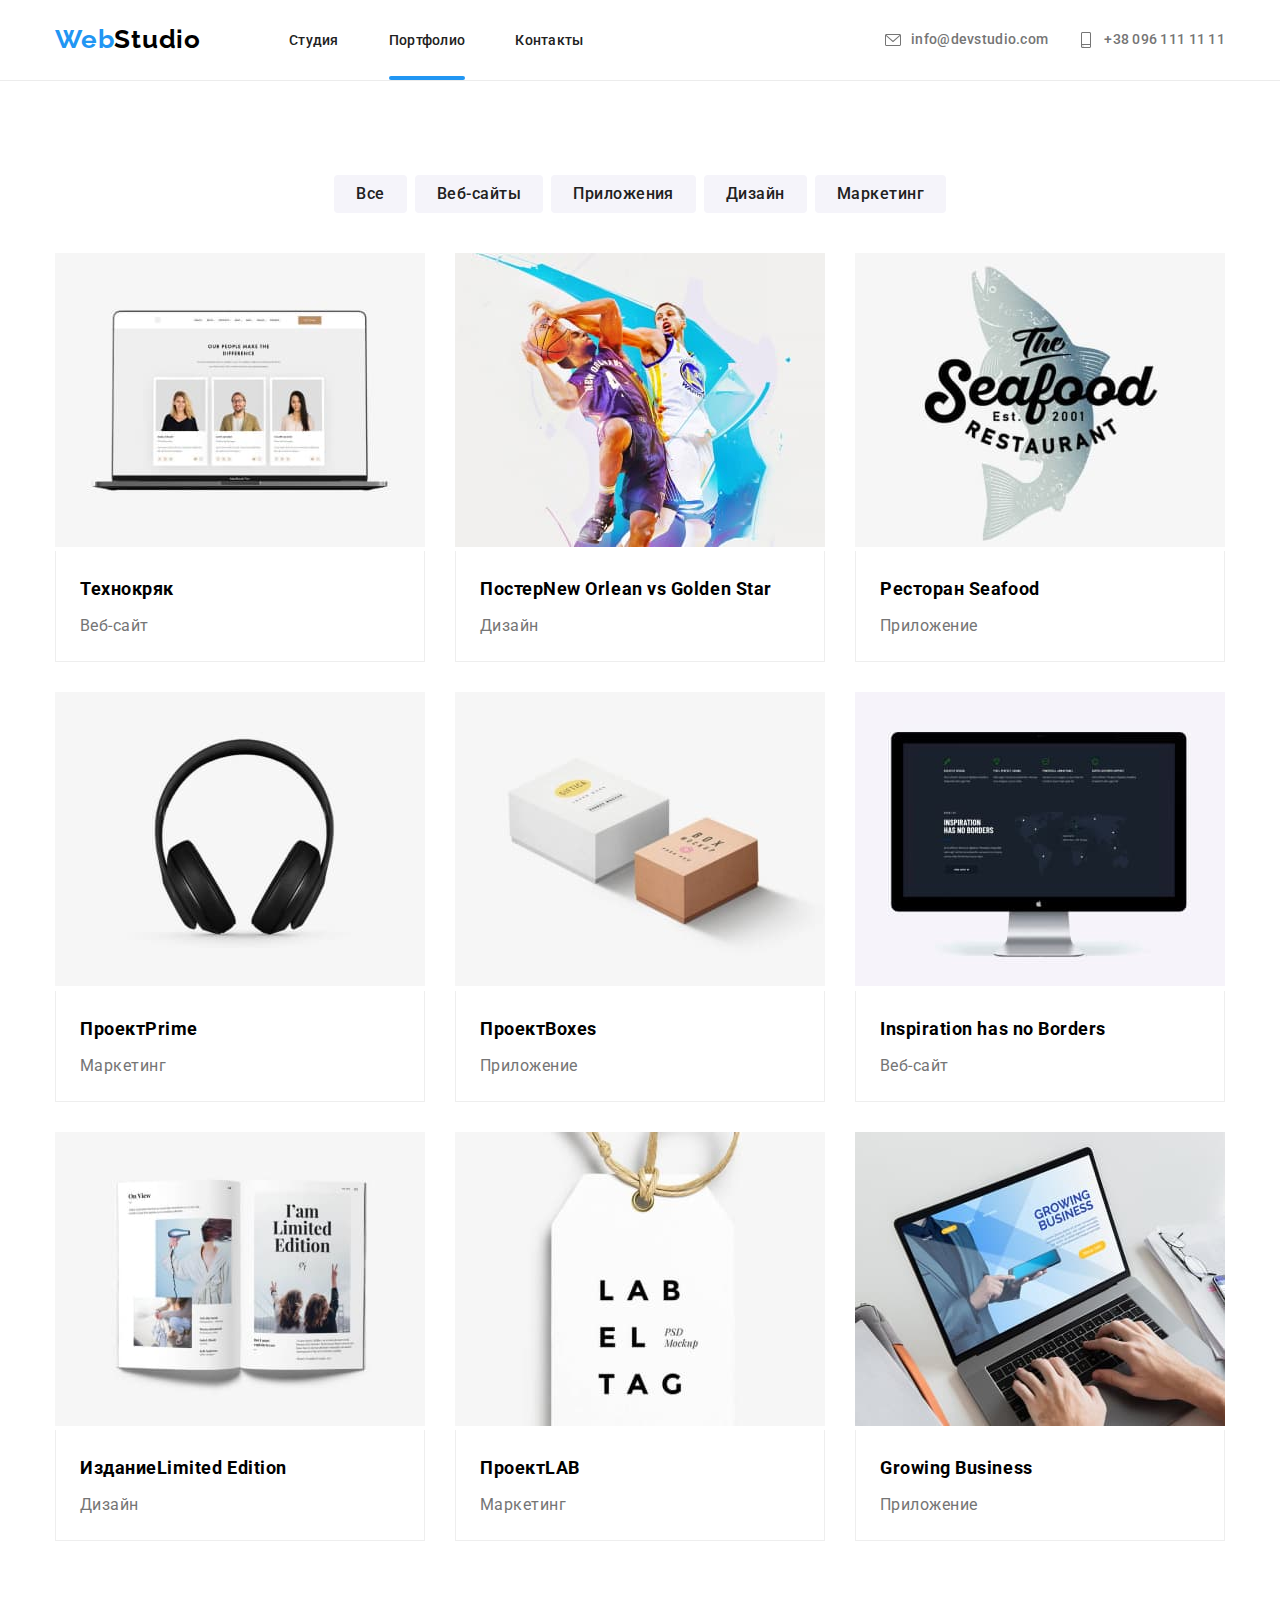
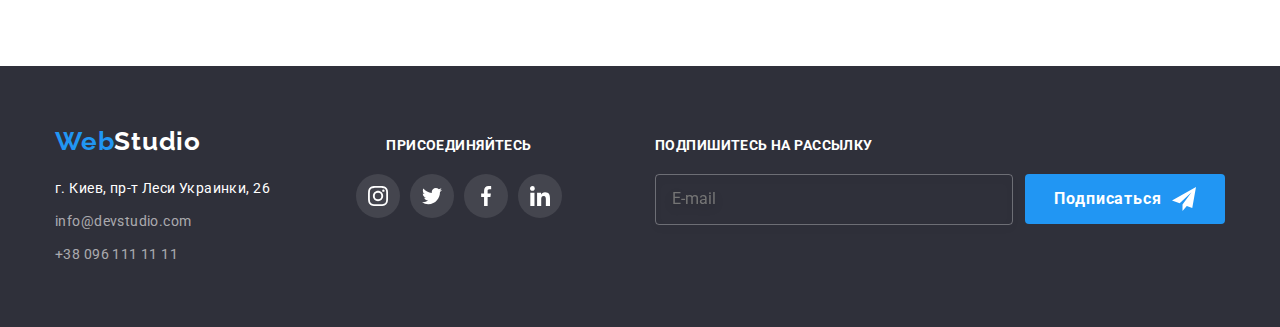
==== commit 1d7507f3: "сетка на партфолио" ====
--- a/portfolio.html
+++ b/portfolio.html
@@ -77,13 +77,30 @@
                 </ul>
                 <ul class="mobile-menu_contacts list">
                     <li class="mobile-menu__item-contacts"><a href="tel:+380961111111"
-                            class="mobile-nav__contacts link">+38
+                            class="mobile-nav__contacts-phone link">+38
                             096
                             111 11 11</a>
                     </li>
-                    <li class="mobile-menu__item-contacts"><a href="tel:+380961111111"
-                            class="mobile-nav__contacts link">+38096
-                            111 11 11</a>
+                    <li class="mobile-menu__item-contacts"><a href="mailto:info@devstudio.com"
+                            class="mobile-nav__contacts-email link">info@devstudio.com</a>
+                    </li>
+                </ul>
+                <ul class="mobile-menu__list-social list ">
+                    <li class="mobile-menu__item-social">
+                        <a href="https://www.instagram.com/" target="_blank" rel="noreferrer noopener"
+                            class="mobile-menu__item-link link">Instagram</a>
+                    </li>
+                    <li class="mobile-menu__item-social">
+                        <a href="https://twitter.com/" target="_blank" rel="noreferrer noopener"
+                            class="mobile-menu__item-link link">Twitter</a>
+                    </li>
+                    <li class="mobile-menu__item-social">
+                        <a href="https://www.facebook.com/" target="_blank" rel="noreferrer noopener"
+                            class="mobile-menu__item-link link">Facebook</a>
+                    </li>
+                    <li class="mobile-menu__item-social">
+                        <a href="https://www.linkedin.com/" target="_blank" rel="noreferrer noopener"
+                            class="mobile-menu__item-link link">LinkedIn</a>
                     </li>
                 </ul>
             </div>
--- a/css/main.min.css
+++ b/css/main.min.css
@@ -1,2 +1,2 @@
-*,::after,::before{box-sizing:border-box}:root{-moz-tab-size:4;tab-size:4}html{line-height:1.15;-webkit-text-size-adjust:100%}body{margin:0}body{font-family:system-ui,-apple-system,'Segoe UI',Roboto,Helvetica,Arial,sans-serif,'Apple Color Emoji','Segoe UI Emoji'}hr{height:0;color:inherit}abbr[title]{text-decoration:underline dotted}b,strong{font-weight:bolder}code,kbd,pre,samp{font-family:ui-monospace,SFMono-Regular,Consolas,'Liberation Mono',Menlo,monospace;font-size:1em}small{font-size:80%}sub,sup{font-size:75%;line-height:0;position:relative;vertical-align:baseline}sub{bottom:-.25em}sup{top:-.5em}table{text-indent:0;border-color:inherit}button,input,optgroup,select,textarea{font-family:inherit;font-size:100%;line-height:1.15;margin:0}button,select{text-transform:none}[type=button],[type=reset],[type=submit],button{-webkit-appearance:button}::-moz-focus-inner{border-style:none;padding:0}:-moz-focusring{outline:1px dotted ButtonText}:-moz-ui-invalid{box-shadow:none}legend{padding:0}progress{vertical-align:baseline}::-webkit-inner-spin-button,::-webkit-outer-spin-button{height:auto}[type=search]{-webkit-appearance:textfield;outline-offset:-2px}::-webkit-search-decoration{-webkit-appearance:none}::-webkit-file-upload-button{-webkit-appearance:button;font:inherit}summary{display:list-item}.visually-hidden{position:absolute;width:1px;height:1px;margin:-1px;border:0;padding:0;white-space:nowrap;clip-path:inset(100%);clip:rect(0 0 0 0);overflow:hidden}.container{margin:0 auto;padding-left:15px;padding-right:15px}@media screen and (min-width: 480px){.container{width:480px;margin:0 auto}}@media screen and (min-width: 768px){.container{width:768px;margin:0 auto}}@media screen and (min-width: 1200px){.container{width:1200px;margin:0 auto}}body{color:#757575;font-family:'Roboto', sans-serif;background-color:#fff}.text-title{margin-top:0;margin-bottom:0}.list{margin:0;padding:0;list-style:none}.link{text-decoration:none}.img{display:block;max-width:100%;height:auto}.current{color:#2196F3;transition:color 250ms cubic-bezier(0.4, 0, 0.2, 1)}.current::after{position:absolute;display:block;content:"";width:100%;height:4px;bottom:0;background:#2196F3;border-radius:2px}.header{border-bottom:1px solid #ECECEC}.header__section{display:flex;justify-content:space-between;align-items:center}@media screen and (min-width: 1200px){.header__section{align-items:baseline}}.header__mobile-menu-btn{background-color:transparent;padding:0;border:0;line-height:0;width:40px;height:40px}@media screen and (min-width: 768px){.header__mobile-menu-btn{display:none}}.header__mobile-menu-btn:focus .header__mobile-menu-icon,.header__mobile-menu-btn:hover .header__mobile-menu-icon{fill:#2196F3}.header__mobile-menu-icon{width:24px;height:16px;transition:fill 250ms cubic-bezier(0.4, 0, 0.2, 1)}.nav{display:flex;align-items:center}@media screen and (min-width: 768px){.nav__list_margin{margin-left:88px}}@media screen and (min-width: 1200px){.nav__list_margin{margin-left:93px}}.nav__list-item--contacts{margin-bottom:10px}.nav__list-item--contacts:last-child{margin-bottom:0}@media screen and (min-width: 1200px){.nav__list-item--contacts{margin-right:30px;margin-bottom:0}.nav__list-item--contacts:last-child{margin-right:0}}.nav__list-item{margin-right:50px}.nav__list-item:last-child{margin-right:0}.nav__list-link:hover,.nav__list-link:focus,.nav__list-link:hover::after,.nav__list-link:focus::after{color:#2196F3}.nav__list-contacts{align-items:center;display:none;padding-top:21px;padding-bottom:21px}@media screen and (min-width: 768px){.nav__list-contacts{display:block}}@media screen and (min-width: 1200px){.nav__list-contacts{display:flex}}@media screen and (min-width: 1200px){.nav__list-item:last-child{margin-left:auto;margin-right:0}}.nav__contacts:hover,.nav__contacts:focus,.nav__icon:focus,.nav__icon:hover{color:#2196F3;fill:#2196F3}.nav__style{font-size:14px;font-weight:500;letter-spacing:.02em;font-style:normal;line-height:1.14;color:#212121;position:relative;padding-top:32px;padding-bottom:32px;transition:color 250ms cubic-bezier(0.4, 0, 0.2, 1)}.nav__list{width:294px;left:453px;top:32px;display:none}@media screen and (min-width: 768px){.nav__list{display:flex;margin-left:88px}}@media screen and (min-width: 1200px){.nav__list{display:flex}}.nav__contacts{justify-content:center;align-items:center;font-size:14px;font-weight:500;letter-spacing:.02em;font-style:normal;line-height:1.14;color:#757575;transition:color 250ms cubic-bezier(0.4, 0, 0.2, 1);display:none}@media screen and (min-width: 768px){.nav__contacts{display:block}}@media screen and (min-width: 1200px){.nav__contacts{display:flex}}.nav__icon{width:16px;height:16px;margin-right:10px;fill:currentColor;transition:fill 250ms cubic-bezier(0.4, 0, 0.2, 1)}@media screen and (min-width: 1200px){.nav__icon{display:block}}.hero{padding-top:118px;padding-bottom:118px;background-color:#2F303A;text-align:center;background-repeat:no-repeat;background-size:cover;background-image:linear-gradient(rgba(47,48,58,0.4), rgba(47,48,58,0.4)),url("../images/hero/mobile-img.jpg")}@media (min-device-pixel-ratio: 2), (min-resolution: 192dpi), (min-resolution: 2dppx){.hero{background-image:linear-gradient(rgba(47,48,58,0.4), rgba(47,48,58,0.4)),url("../images/hero/mobile-img@2x.jpg")}}@media screen and (min-width: 768px){.hero{background-image:linear-gradient(rgba(47,48,58,0.4), rgba(47,48,58,0.4)),url("../images/hero/table-img.jpg")}}@media screen and (min-width: 768px) and (min-device-pixel-ratio: 2), screen and (min-width: 768px) and (min-resolution: 192dpi), screen and (min-width: 768px) and (min-resolution: 2dppx){.hero{background-image:linear-gradient(rgba(47,48,58,0.4), rgba(47,48,58,0.4)),url("../images/hero/table-img@2x.jpg")}}@media screen and (min-width: 1200px){.hero{padding-top:200px;padding-bottom:200px;background-image:linear-gradient(rgba(47,48,58,0.4), rgba(47,48,58,0.4)),url("../images/hero/hero.jpg")}}@media screen and (min-width: 1200px) and (min-device-pixel-ratio: 2), screen and (min-width: 1200px) and (min-resolution: 192dpi), screen and (min-width: 1200px) and (min-resolution: 2dppx){.hero{background-image:linear-gradient(rgba(47,48,58,0.4), rgba(47,48,58,0.4)),url("../images/hero/hero@2.jpg")}}.hero__title{font-size:26px;font-weight:900;letter-spacing:.06em;font-style:normal;line-height:1.62;margin-top:0;margin-bottom:30px;color:#fff;text-transform:uppercase}@media screen and (min-width: 1200px){.hero__title{font-size:44px;font-weight:900;letter-spacing:.06em;font-style:normal;line-height:1.36}}.hero__button{display:flex;justify-content:center}.features{padding-bottom:60px;color:#212121;font-size:36px;line-height:1.16}.features__block-icon{display:flex;justify-content:center;height:120px;align-items:center;background:#F5F4FA;border-radius:4px;margin-bottom:30px}@media screen and (min-width: 1200px){.features{padding-bottom:94px}}.features__title{margin-bottom:10px;font-size:14px;font-weight:700;letter-spacing:.03em;font-style:normal;line-height:1.14;color:#212121;text-transform:uppercase;text-align:center}@media screen and (min-width: 768px){.features__title{text-align:start}}.features__text{color:#757575;font-weight:400;font-size:14px;line-height:1.71}.features__icon{width:70px;height:70px}.features__list{padding-top:60px}@media screen and (min-width: 768px){.features__list{display:flex;flex-wrap:wrap;margin-left:-30px}}@media screen and (min-width: 1200px){.features__list{display:flex;margin-left:-30px}}.features__list-item{margin-bottom:30px}@media screen and (min-width: 480px){.features__list-item{margin-top:30px}}@media screen and (min-width: 768px){.features__list-item{margin-bottom:0;margin-left:30px;margin-top:30px;flex-basis:calc((100% - 60px) / 2)}}@media screen and (min-width: 768px) and (min-width: 1200px){.features__list-item{margin-bottom:0;margin-left:30px;margin-top:30px;flex-basis:calc((100% - 120px) / 4)}}.command{padding-bottom:60px;background-color:#F5F4FA}.command__card-title{font-size:16px;font-weight:500;letter-spacing:.03em;font-style:normal;line-height:1.19;margin-top:0;margin-bottom:10px;color:#000;text-align:center}.command__card-text{font-size:16px;font-weight:400;letter-spacing:.03em;font-style:normal;line-height:1.19;margin-top:0;text-align:center}.command__social-list{display:flex;justify-content:space-between;margin-top:16px}.command__card{display:block;margin-top:30px;text-align:center;padding-left:40px;padding-right:40px;padding-bottom:20px}@media screen and (min-width: 480px){.command__card{padding-left:122px;padding-right:122px;padding-bottom:24px}}@media screen and (min-width: 768px){.command__card{padding-left:74px;padding-right:74px;padding-bottom:24px}}@media screen and (min-width: 1200px){.command__card{padding-bottom:30px;padding-left:32px;padding-right:32px}}.command__title{font-size:28px;font-weight:700;letter-spacing:.03em;font-style:normal;line-height:1.18;text-align:center;margin-bottom:30px;padding-top:60px;color:#212121}@media screen and (min-width: 1200px){.command__title{font-size:36px;font-weight:700;letter-spacing:.03em;font-style:normal;line-height:1.17;margin-bottom:50px;padding-top:0}}@media screen and (min-width: 280px){.command__list{display:block;margin-bottom:30px}}@media screen and (min-width: 768px){.command__list{display:flex;flex-wrap:wrap;margin-left:-30px;margin-top:-30px}}@media screen and (min-width: 1200px){.command__list{display:flex;margin-left:-30px;margin-top:-30px}}.command__list-item{margin-bottom:30px;box-shadow:0px 1px 3px rgba(0,0,0,0.12),0px 1px 1px rgba(0,0,0,0.14),0px 2px 1px rgba(0,0,0,0.2);border-radius:0px 0px 4px 4px}@media screen and (min-width: 768px){.command__list-item{display:flex;flex-wrap:wrap;margin-bottom:0;margin-left:30px;margin-top:30px;flex-basis:calc((100% - 60px) / 2)}}@media screen and (min-width: 1200px){.command__list-item{margin-bottom:0;margin-left:30px;margin-top:30px;flex-basis:calc((100% - 120px) / 4)}}.command__icon-link{display:flex;justify-content:center;align-items:center;border-radius:50%;width:44px;height:44px;color:#AFB1B8;transition:background-color 250ms cubic-bezier(0.4, 0, 0.2, 1)}.command__icon-link:hover,.command__icon-link:focus{background-color:#2196F3}.command__icon-link:hover .command__icon,.command__icon-link:focus .command__icon{fill:#fff}.command__social-list-icon:last-child{margin-right:0}.command__social-list-icon{margin-right:10px}.command__icon{width:20px;height:20px;fill:currentColor;transition:fill 250ms cubic-bezier(0.4, 0, 0.2, 1)}.work__list-item{position:relative;width:370px;height:295px}.work__list-item:nth-child(-n+2){margin-left:0;margin-right:30px}.work__description-title{font-size:14px;font-weight:700;letter-spacing:.03em;font-style:normal;line-height:1.14;text-align:center;text-transform:uppercase;color:#fff}.work__block{padding-bottom:94px;display:none}@media screen and (min-width: 1200px){.work__block{display:block}}.work__title{margin-top:0;margin-bottom:50px;padding-top:0;color:#212121;font-weight:700;font-size:36px;line-height:1.16;text-align:center}.work__description{display:flex;align-items:center;justify-content:center;position:absolute;bottom:0;width:100%;height:70px;margin:0;background:rgba(47,48,58,0.8)}@media screen and (min-width: 1200px){.work__list{display:flex}}.clients{padding-top:60px;padding-bottom:60px}@media screen and (min-width: 1200px){.clients{padding-top:94px;padding-bottom:109px}}.clients__title{text-align:center;margin-bottom:30px;font-size:28px;font-weight:700;letter-spacing:.03em;font-style:normal;line-height:1.18;color:#212121}@media screen and (min-width: 1200px){.clients__title{font-size:36px;font-weight:700;letter-spacing:.03em;font-style:normal;line-height:1.17;margin-bottom:50px}}@media screen and (max-width: 319px){.clients__list{display:block}}@media screen and (min-width: 480px){.clients__list{display:flex;flex-wrap:wrap;margin-left:-30px;margin-top:-30px}}@media screen and (min-width: 1200px){.clients__list{flex-wrap:nowrap}}@media screen and (max-width: 479px){.clients__item{margin-bottom:30px}}@media screen and (min-width: 480px){.clients__item{margin-left:30px;margin-top:30px;flex-basis:calc((100% - 2*30px) / 2)}}@media screen and (min-width: 768px){.clients__item{margin-left:30px;margin-top:30px;flex-basis:calc((100% - 3*30px) / 3)}}@media screen and (min-width: 1200px){.clients__item{margin-left:30px;margin-top:30px;flex-basis:calc((100% - 4*30px) / 5)}}.clients__icon{fill:#AFB1B8;transition:fill 250ms cubic-bezier(0.4, 0, 0.2, 1)}.clients__icon-link{display:flex;justify-content:center;align-items:center;height:92px;border:1px solid #AFB1B8;box-sizing:border-box;border-radius:4px;transition:border 250ms cubic-bezier(0.4, 0, 0.2, 1)}@media screen and (min-width: 1200px){.clients__icon-link{width:172px}}.clients__icon-link:hover,.clients__icon-link:focus{border:1px solid #2196F3}.clients__icon-link:hover .clients__icon,.clients__icon-link:focus .clients__icon{fill:#2196F3}.footer{background-color:#2F303A;padding-top:60px;padding-bottom:60px}@media screen and (min-width: 768px){.footer{display:flex}}@media screen and (min-width: 1200px){.footer{display:flex}}.footer__footer-block{text-align:center}@media screen and (min-width: 768px){.footer__footer-block{display:flex;justify-content:center;align-items:baseline;text-align:center}}@media screen and (min-width: 1200px){.footer__footer-block{display:flex;text-align:start;margin:0}}@media screen and (min-width: 1200px){.footer__block-desctop{display:flex;align-items:baseline}}.footer__address{font-size:14px;font-weight:400;letter-spacing:.03em;font-style:normal;line-height:1.71;display:block;color:#fff;margin-top:0;margin-bottom:0}@media screen and (max-width: 768px){.footer__address{margin-bottom:60px}}@media screen and (min-width: 1200px){.footer__address{width:231px}}.footer__address-name,.footer__address-list .footer__address-list-item{font-size:14px;font-weight:400;letter-spacing:.03em;font-style:normal;line-height:1.71;margin-bottom:9px}.footer__address-list-item:last-child{margin-bottom:0px}.footer__address-list .footer__contacts{color:rgba(255,255,255,0.6);transition:color 250ms cubic-bezier(0.4, 0, 0.2, 1)}.footer__address-list .footer__contacts:hover,.footer__address-list .footer__contacts:focus{color:#2196F3}.footer__social-section{text-align:center}@media screen and (min-width: 480px){.footer__social-section{margin-top:60px}}@media screen and (min-width: 768px){.footer__social-section{margin-left:165px;margin-top:0}}@media screen and (min-width: 1200px){.footer__social-section{width:206px;margin-left:70px;align-items:baseline;margin-top:0}}.footer__social-list{display:flex;justify-content:center}.footer__icon{display:flex;align-items:center;width:20px;height:20px;fill:#fff}.footer__link-social{display:flex;justify-content:center;align-items:center;border-radius:50%;width:44px;height:44px;background:rgba(255,255,255,0.1);transition:background-color 250ms cubic-bezier(0.4, 0, 0.2, 1)}.footer__link-social:hover,.footer__link-social:focus{background-color:#2196F3}.footer__icon-item{display:flex;margin-right:10px}.footer__icon-item:last-child{margin-right:0}.footer__text{text-transform:uppercase;font-size:14px;font-weight:700;letter-spacing:.03em;font-style:normal;line-height:1.14;margin-top:0;margin-bottom:20px;color:#fff}.subscribe{text-align:center;margin-top:60px}@media screen and (min-width: 1200px){.subscribe{margin-top:0;text-align:start;margin-left:93px}}.subscribe__input:hover,.subscribe__input:focus{border-color:#2196F3;outline:none}@media screen and (min-width: 768px){.subscribe__container{display:block}}@media screen and (min-width: 1200px){.subscribe__container{display:flex;justify-content:flex-end}}.subscribe__input{display:flex;width:100%;padding-top:15px;padding-bottom:15px;padding-left:16px;color:#fff;border:1px solid rgba(255,255,255,0.3);box-sizing:border-box;filter:drop-shadow(0px 4px 4px rgba(0,0,0,0.15));border-radius:4px;background-color:transparent;transition:border-color 250ms cubic-bezier(0.4, 0, 0.2, 1)}@media screen and (min-width: 768px) and (min-width: 1200px){.subscribe__input{width:358px;justify-content:center;margin-right:0}}.button-submit__icon{display:flex;position:absolute;align-items:center}.button-submit__input-icon{display:block;margin-left:10px;width:24px;height:24px}.button-submit{text-align:center;margin-left:auto;margin-right:auto;margin-top:20px;width:200px;height:50px}@media screen and (min-width: 768px){.button-submit{text-align:center;margin-left:291px;margin-right:277px;margin-top:20px}}@media screen and (min-width: 1200px){.button-submit{margin-left:12px;margin-right:0;margin-top:0}}.portfolio{padding-top:66px;padding-bottom:60px}@media screen and (min-width: 1200px){.portfolio{padding-top:94px;padding-bottom:91px}}.portfolio__list-filter{display:flex;flex-wrap:wrap;margin-bottom:40px}@media screen and (min-width: 768px){.portfolio__list-filter{justify-content:center}}.portfolio__button:nth-child(-n+3){margin-bottom:15px}@media screen and (min-width: 768px){.portfolio{margin-top:0;margin-bottom:34px}.portfolio__button:nth-child(-n+3){margin-bottom:0}}.portfolio__button:nth-child(-n+4){margin-left:0;margin-right:8px}.portfolio__filters{font-size:16px;font-weight:500;letter-spacing:.03em;font-style:normal;line-height:1.63;padding:6px 22px;border-radius:4px;border:#2196F3;min-width:73px;color:#212121;background:#F5F4FA;text-align:center;cursor:pointer;transition:box-shadow 250ms cubic-bezier(0.4, 0, 0.2, 1),background-color 250ms cubic-bezier(0.4, 0, 0.2, 1),color 250ms cubic-bezier(0.4, 0, 0.2, 1)}.portfolio__filters:hover,.portfolio__filters:focus{box-shadow:0px 3px 1px rgba(0,0,0,0.1),0px 1px 2px rgba(0,0,0,0.08),0px 2px 2px rgba(0,0,0,0.12);background-color:#2196F3;color:#fff}@media screen and (min-width: 280px){.portfolio__list{display:block;margin-bottom:30px}.portfolio__list:last-child{margin-bottom:0}}@media screen and (min-width: 768px){.portfolio__list{display:flex;justify-content:center;flex-wrap:wrap;margin-left:-30px;margin-top:-30px}}.portfolio__list-item{display:flex}@media screen and (min-width: 280px){.portfolio__list-item{margin-bottom:30px;margin-left:0;margin-top:0}}@media screen and (min-width: 768px){.portfolio__list-item{margin-left:30px;margin-top:30px;flex-basis:calc((100% - 60px) / 2)}}@media screen and (min-width: 1200px){.portfolio__list-item{flex-basis:calc((100% - 90px) / 3)}}.portfolio__link:hover,.portfolio__link:focus{box-shadow:0px 1px 1px rgba(0,0,0,0.12),0px 4px 4px rgba(0,0,0,0.06),1px 4px 6px rgba(0,0,0,0.16)}.portfolio__card-border{border-bottom:1px solid #eee;border-right:1px solid #eee;border-left:1px solid #eee;box-sizing:border-box;padding:20px 24px}.portfolio__title{font-size:18px;font-weight:700;letter-spacing:.03em;font-style:normal;line-height:2;color:#000;margin-bottom:4px}.portfolio__text{font-size:16px;font-weight:400;letter-spacing:.03em;font-style:normal;line-height:1.88;color:#757575}.portfolio__img-section{display:block;position:relative;overflow:hidden}.portfolio__link{display:block;position:relative}.portfolio__description{font-size:18px;font-weight:400;letter-spacing:.03em;font-style:normal;line-height:1.56;display:block;position:absolute;width:100%;height:100%;padding-top:63px;padding-left:23px;padding-right:23px;background:rgba(33,150,243,0.9);color:#fff;transform:translateY(100%);transition:transform 250ms cubic-bezier(0.4, 0, 0.2, 1)}.portfolio__link:hover .portfolio__description,.portfolio__link:focus .portfolio__description{transform:translateY(-100%)}.backdrop{position:fixed;top:0;left:0;width:100%;height:100%;padding-left:15px;padding-right:15px;background:rgba(0,0,0,0.2);opacity:1;transition:opacity 250ms cubic-bezier(0.4, 0, 0.2, 1)}.backdrop.is-hidden{opacity:0;visibility:hidden;pointer-events:none}.backdrop__conteiner{position:absolute;min-width:360px;padding:40px;top:50%;left:50%;transform:translate(-50%, -50%);background:#fff;box-shadow:0px 1px 3px rgba(0,0,0,0.12),0px 1px 1px rgba(0,0,0,0.14),0px 2px 1px rgba(0,0,0,0.2);border-radius:4px}@media screen and (min-width: 480px){.backdrop__conteiner{width:450px}}@media screen and (min-width: 1200px){.backdrop__conteiner{width:528px}}.license{display:flex;justify-content:center;align-items:center;margin-bottom:30px}.license__checkbox-container{position:relative;display:flex;align-items:center}.license__checkbox{width:1px;height:1px;margin:-1px;border:0;padding:0;white-space:nowrap;clip-path:inset(100%);clip:rect(0 0 0 0);overflow:hidden}.license__icon-checkbox{display:flex;position:relative;justify-content:center;align-items:center;width:16px;height:15px;margin-right:9px;border:2px solid #212121;border-radius:2px;transition:background-color 250ms cubic-bezier(0.4, 0, 0.2, 1),border-color 250ms cubic-bezier(0.4, 0, 0.2, 1),background-origin 250ms cubic-bezier(0.4, 0, 0.2, 1)}.license__icon-checkbox:hover,.license__checkbox:focus+.license__icon-checkbox{border-color:#2196F3}.license__checkbox:checked+.license__icon-checkbox{background-color:#2196F3;border-color:#2196F3;background-origin:border-box}.license__checkbox-text{display:inline-block;color:#757575;font-size:12px;font-weight:400;letter-spacing:.03em;font-style:normal;line-height:1.17}@media screen and (min-width: 1200px){.license__checkbox-text{font-size:14px;font-weight:400;letter-spacing:.03em;font-style:normal;line-height:1.71}}.license__checkbox-text-doc{color:#2196F3;text-decoration-line:underline}.license__input-icon-checkbox{display:block;position:absolute;width:16px;height:15px;cursor:pointer}.license__button-submit{width:200px;height:50px;margin-left:auto;margin-right:auto}.button{display:flex;padding:10px 32px;border-radius:4px;border:#2196F3;min-width:200px;font-size:16px;font-weight:700;letter-spacing:.06em;font-style:normal;line-height:1.88;background:#2196F3;box-shadow:rgba(0,0,0,0.15);color:#fff;align-items:center;justify-content:center;text-align:center;cursor:pointer;transition:background 250ms cubic-bezier(0.4, 0, 0.2, 1),box-shadow 250ms cubic-bezier(0.4, 0, 0.2, 1)}.button:hover,.button:focus,.button-submit:hover,.button-submit:focus{background:#188CE8;box-shadow:rgba(0,0,0,0.15)}.footer__submit-button:hover,.footer__submit-button:focus{background:#188CE8;box-shadow:rgba(0,0,0,0.15)}.logo{display:block;font-size:26px;font-weight:700;letter-spacing:.03em;font-style:normal;line-height:1.19;padding-top:16px;padding-bottom:16px;color:#000;font-family:'Raleway', sans-serif;animation:pulse 500ms 6 cubic-bezier(0.4, 0, 0.2, 1) 250ms}@media screen and (min-width: 768px){.logo{padding-top:26px;padding-bottom:26px}}@media screen and (min-width: 1200px){.logo{padding-top:24px;padding-bottom:25px}}.logo__weblogo{color:#2196F3;font-size:26px;font-weight:700;letter-spacing:.03em;font-style:normal;line-height:1.19}.logo-footer--white{color:#fff;animation:none}.logo-footer__logo{padding:0;margin-bottom:20px}.modal{display:block;overflow:scroll}.modal__link-close{position:absolute;display:flex;justify-content:center;align-items:center;border-radius:50%;padding:0;top:8px;right:8px;width:30px;height:30px;background:#fff;border:1px solid rgba(0,0,0,0.1);box-sizing:border-box;cursor:pointer}.modal__icon{width:18px;height:18px;transition:fill 250ms cubic-bezier(0.4, 0, 0.2, 1)}.modal__link-close:hover .modal__icon,.modal__icon:hover,.modal__link-close:focus .modal__icon{fill:#2196F3}.form{flex-direction:column}.form__input-icon{display:block;position:absolute;width:18px;height:18px;top:50%;left:12px;transform:translateY(-50%);transition:fill 250ms cubic-bezier(0.4, 0, 0.2, 1);cursor:pointer}.form__icon:focus-within>.form__input-icon,.form__icon:hover>.form__input-icon{fill:#2196F3}.form__feedback-input{display:flex;width:100%;height:120px;padding:12px 16px;border:1px solid rgba(33,33,33,0.2);border-radius:4px;resize:none;margin-bottom:20px;cursor:pointer;outline:none}.form__feedback-input::placeholder{color:rgba(117,117,117,0.5)}.form__input:hover,.form__feedback-input:hover,.form__feedback-input:focus,.form__input:focus{border-color:#2196F3;outline:none}.form__title{font-size:20px;font-weight:700;letter-spacing:.03em;font-style:normal;line-height:1.5;text-align:center;margin-bottom:10px;color:#212121}@media screen and (min-width: 1200px){.form__title{font-size:20px;font-weight:700;letter-spacing:.03em;font-style:normal;line-height:1.15}}.form__user{display:block;margin-bottom:4px}.form__description{font-size:12px;font-weight:400;letter-spacing:.03em;font-style:.01em;line-height:1.17;display:block;margin-bottom:4px;color:#757575}.form__icon{position:relative;display:block;width:100%;margin-bottom:10px}.form__input{display:flex;width:100%;height:40px;padding-left:35px;border:1px solid rgba(33,33,33,0.2);box-sizing:border-box;border-radius:4px;transition:border-color 250ms cubic-bezier(0.4, 0, 0.2, 1);cursor:pointer}.mobile-menu{z-index:100;position:fixed;top:0;left:0;width:100vw;height:100vw;background:#FFFFFF;opacity:0;visibility:hidden;pointer-events:none;transition:opacity 250ms cubic-bezier(0.4, 0, 0.2, 1);overflow-x:scroll}.mobile-menu.is-open{opacity:1;visibility:visible;pointer-events:auto}@media screen and (min-width: 768px){.mobile-menu{display:none}}.mobile-menu__close:hover .mobile-menu__icon,.mobile-menu__icon:hover,.mobile-menu__close:focus .mobile-menu__icon{fill:#2196F3}.mobile-menu__container{position:relative;padding-top:48px;padding-bottom:48px}.mobile-menu__close{position:absolute;display:flex;justify-content:center;align-items:center;border-radius:50%;padding:0;top:10px;right:15px;width:40px;height:40px;background:#fff;border:transparent;box-sizing:border-box;transition:250ms cubic-bezier(0.4, 0, 0.2, 1)}.mobile-menu__icon{width:19px;height:19px;transition:fill 250ms cubic-bezier(0.4, 0, 0.2, 1)}.mobile-menu__item{display:block;margin-bottom:32px}.mobile-menu__item:last-child{margin-bottom:0}.mobile-menu__item .mobile-nav__style{font-size:40px;font-weight:500;letter-spacing:.02em;font-style:normal;line-height:1.18;color:#212121;position:relative}.mobile-menu__item .mobile-nav__style.active{color:#2196F3}.mobile-menu_nav{margin-bottom:302px}.mobile-menu_contacts{display:block;margin-bottom:64px}.mobile-menu__item-contacts{margin-bottom:32px}.mobile-menu__item-contacts:last-child{margin-bottom:0}.mobile-menu__list-social{display:flex;flex-wrap:wrap;justify-content:space-between}.mobile-menu__item-link{font-size:18px;font-weight:500;letter-spacing:.02em;font-style:normal;line-height:1.22;color:#2196F3}.mobile-nav__contacts-phone{font-size:34px;font-weight:500;letter-spacing:.02em;font-style:normal;line-height:1.18;color:#2196F3}.mobile-nav__contacts-email{font-size:28px;font-weight:500;letter-spacing:.02em;font-style:normal;line-height:1;color:#757575}
+*,::after,::before{box-sizing:border-box}:root{-moz-tab-size:4;tab-size:4}html{line-height:1.15;-webkit-text-size-adjust:100%}body{margin:0}body{font-family:system-ui,-apple-system,'Segoe UI',Roboto,Helvetica,Arial,sans-serif,'Apple Color Emoji','Segoe UI Emoji'}hr{height:0;color:inherit}abbr[title]{text-decoration:underline dotted}b,strong{font-weight:bolder}code,kbd,pre,samp{font-family:ui-monospace,SFMono-Regular,Consolas,'Liberation Mono',Menlo,monospace;font-size:1em}small{font-size:80%}sub,sup{font-size:75%;line-height:0;position:relative;vertical-align:baseline}sub{bottom:-.25em}sup{top:-.5em}table{text-indent:0;border-color:inherit}button,input,optgroup,select,textarea{font-family:inherit;font-size:100%;line-height:1.15;margin:0}button,select{text-transform:none}[type=button],[type=reset],[type=submit],button{-webkit-appearance:button}::-moz-focus-inner{border-style:none;padding:0}:-moz-focusring{outline:1px dotted ButtonText}:-moz-ui-invalid{box-shadow:none}legend{padding:0}progress{vertical-align:baseline}::-webkit-inner-spin-button,::-webkit-outer-spin-button{height:auto}[type=search]{-webkit-appearance:textfield;outline-offset:-2px}::-webkit-search-decoration{-webkit-appearance:none}::-webkit-file-upload-button{-webkit-appearance:button;font:inherit}summary{display:list-item}.visually-hidden{position:absolute;width:1px;height:1px;margin:-1px;border:0;padding:0;white-space:nowrap;clip-path:inset(100%);clip:rect(0 0 0 0);overflow:hidden}.container{margin:0 auto;padding-left:15px;padding-right:15px}@media screen and (min-width: 480px){.container{width:480px;margin:0 auto}}@media screen and (min-width: 768px){.container{width:768px;margin:0 auto}}@media screen and (min-width: 1200px){.container{width:1200px;margin:0 auto}}body{color:#757575;font-family:'Roboto', sans-serif;background-color:#fff}.text-title{margin-top:0;margin-bottom:0}.list{margin:0;padding:0;list-style:none}.link{text-decoration:none}.img{display:block;max-width:100%;height:auto}.current{color:#2196F3;transition:color 250ms cubic-bezier(0.4, 0, 0.2, 1)}.current::after{position:absolute;display:block;content:"";width:100%;height:4px;bottom:0;background:#2196F3;border-radius:2px}.header{border-bottom:1px solid #ECECEC}.header__section{display:flex;justify-content:space-between;align-items:center}@media screen and (min-width: 1200px){.header__section{align-items:baseline}}.header__mobile-menu-btn{background-color:transparent;padding:0;border:0;line-height:0;width:40px;height:40px}@media screen and (min-width: 768px){.header__mobile-menu-btn{display:none}}.header__mobile-menu-btn:focus .header__mobile-menu-icon,.header__mobile-menu-btn:hover .header__mobile-menu-icon{fill:#2196F3}.header__mobile-menu-icon{width:24px;height:16px;transition:fill 250ms cubic-bezier(0.4, 0, 0.2, 1)}.nav{display:flex;align-items:center}@media screen and (min-width: 768px){.nav__list_margin{margin-left:88px}}@media screen and (min-width: 1200px){.nav__list_margin{margin-left:93px}}.nav__list-item--contacts{margin-bottom:10px}.nav__list-item--contacts:last-child{margin-bottom:0}@media screen and (min-width: 1200px){.nav__list-item--contacts{margin-right:30px;margin-bottom:0}.nav__list-item--contacts:last-child{margin-right:0}}.nav__list-item{margin-right:50px}.nav__list-item:last-child{margin-right:0}.nav__list-link:hover,.nav__list-link:focus,.nav__list-link:hover::after,.nav__list-link:focus::after{color:#2196F3}.nav__list-contacts{align-items:center;display:none;padding-top:21px;padding-bottom:21px}@media screen and (min-width: 768px){.nav__list-contacts{display:block}}@media screen and (min-width: 1200px){.nav__list-contacts{display:flex}}@media screen and (min-width: 1200px){.nav__list-item:last-child{margin-left:auto;margin-right:0}}.nav__contacts:hover,.nav__contacts:focus,.nav__icon:focus,.nav__icon:hover{color:#2196F3;fill:#2196F3}.nav__style{font-size:14px;font-weight:500;letter-spacing:.02em;font-style:normal;line-height:1.14;color:#212121;position:relative;padding-top:32px;padding-bottom:32px;transition:color 250ms cubic-bezier(0.4, 0, 0.2, 1)}.nav__list{width:294px;left:453px;top:32px;display:none}@media screen and (min-width: 768px){.nav__list{display:flex;margin-left:88px}}@media screen and (min-width: 1200px){.nav__list{display:flex}}.nav__contacts{justify-content:center;align-items:center;font-size:14px;font-weight:500;letter-spacing:.02em;font-style:normal;line-height:1.14;color:#757575;transition:color 250ms cubic-bezier(0.4, 0, 0.2, 1);display:none}@media screen and (min-width: 768px){.nav__contacts{display:block}}@media screen and (min-width: 1200px){.nav__contacts{display:flex}}.nav__icon{width:16px;height:16px;margin-right:10px;fill:currentColor;transition:fill 250ms cubic-bezier(0.4, 0, 0.2, 1)}@media screen and (min-width: 1200px){.nav__icon{display:block}}.hero{padding-top:118px;padding-bottom:118px;background-color:#2F303A;text-align:center;background-repeat:no-repeat;background-size:cover;background-image:linear-gradient(rgba(47,48,58,0.4), rgba(47,48,58,0.4)),url("../images/hero/mobile-img.jpg")}@media (min-device-pixel-ratio: 2), (min-resolution: 192dpi), (min-resolution: 2dppx){.hero{background-image:linear-gradient(rgba(47,48,58,0.4), rgba(47,48,58,0.4)),url("../images/hero/mobile-img@2x.jpg")}}@media screen and (min-width: 768px){.hero{background-image:linear-gradient(rgba(47,48,58,0.4), rgba(47,48,58,0.4)),url("../images/hero/table-img.jpg")}}@media screen and (min-width: 768px) and (min-device-pixel-ratio: 2), screen and (min-width: 768px) and (min-resolution: 192dpi), screen and (min-width: 768px) and (min-resolution: 2dppx){.hero{background-image:linear-gradient(rgba(47,48,58,0.4), rgba(47,48,58,0.4)),url("../images/hero/table-img@2x.jpg")}}@media screen and (min-width: 1200px){.hero{padding-top:200px;padding-bottom:200px;background-image:linear-gradient(rgba(47,48,58,0.4), rgba(47,48,58,0.4)),url("../images/hero/hero.jpg")}}@media screen and (min-width: 1200px) and (min-device-pixel-ratio: 2), screen and (min-width: 1200px) and (min-resolution: 192dpi), screen and (min-width: 1200px) and (min-resolution: 2dppx){.hero{background-image:linear-gradient(rgba(47,48,58,0.4), rgba(47,48,58,0.4)),url("../images/hero/hero@2.jpg")}}.hero__title{font-size:26px;font-weight:900;letter-spacing:.06em;font-style:normal;line-height:1.62;margin-top:0;margin-bottom:30px;color:#fff;text-transform:uppercase}@media screen and (min-width: 1200px){.hero__title{font-size:44px;font-weight:900;letter-spacing:.06em;font-style:normal;line-height:1.36}}.hero__button{display:flex;justify-content:center}.features{padding-bottom:60px;color:#212121;font-size:36px;line-height:1.16}.features__block-icon{display:flex;justify-content:center;height:120px;align-items:center;background:#F5F4FA;border-radius:4px;margin-bottom:30px}@media screen and (min-width: 1200px){.features{padding-bottom:94px}}.features__title{margin-bottom:10px;font-size:14px;font-weight:700;letter-spacing:.03em;font-style:normal;line-height:1.14;color:#212121;text-transform:uppercase;text-align:center}@media screen and (min-width: 768px){.features__title{text-align:start}}.features__text{color:#757575;font-weight:400;font-size:14px;line-height:1.71}.features__icon{width:70px;height:70px}.features__list{padding-top:60px}@media screen and (min-width: 768px){.features__list{display:flex;flex-wrap:wrap;margin-left:-30px}}@media screen and (min-width: 1200px){.features__list{display:flex;margin-left:-30px}}.features__list-item{margin-bottom:30px}@media screen and (min-width: 480px){.features__list-item{margin-top:30px}}@media screen and (min-width: 768px){.features__list-item{margin-bottom:0;margin-left:30px;margin-top:30px;flex-basis:calc((100% - 60px) / 2)}}@media screen and (min-width: 768px) and (min-width: 1200px){.features__list-item{margin-bottom:0;margin-left:30px;margin-top:30px;flex-basis:calc((100% - 120px) / 4)}}.command{padding-bottom:60px;background-color:#F5F4FA}.command__card-title{font-size:16px;font-weight:500;letter-spacing:.03em;font-style:normal;line-height:1.19;margin-top:0;margin-bottom:10px;color:#000;text-align:center}.command__card-text{font-size:16px;font-weight:400;letter-spacing:.03em;font-style:normal;line-height:1.19;margin-top:0;text-align:center}.command__social-list{display:flex;justify-content:space-between;margin-top:16px}.command__card{display:block;margin-top:30px;text-align:center;padding-left:40px;padding-right:40px;padding-bottom:20px}@media screen and (min-width: 480px){.command__card{padding-left:122px;padding-right:122px;padding-bottom:24px}}@media screen and (min-width: 768px){.command__card{padding-left:74px;padding-right:74px;padding-bottom:24px}}@media screen and (min-width: 1200px){.command__card{padding-bottom:30px;padding-left:32px;padding-right:32px}}.command__title{font-size:28px;font-weight:700;letter-spacing:.03em;font-style:normal;line-height:1.18;text-align:center;margin-bottom:30px;padding-top:60px;color:#212121}@media screen and (min-width: 1200px){.command__title{font-size:36px;font-weight:700;letter-spacing:.03em;font-style:normal;line-height:1.17;margin-bottom:50px;padding-top:0}}@media screen and (min-width: 280px){.command__list{display:block;margin-bottom:30px}}@media screen and (min-width: 768px){.command__list{display:flex;flex-wrap:wrap;margin-left:-30px;margin-top:-30px}}@media screen and (min-width: 1200px){.command__list{display:flex;margin-left:-30px;margin-top:-30px}}.command__list-item{margin-bottom:30px;box-shadow:0px 1px 3px rgba(0,0,0,0.12),0px 1px 1px rgba(0,0,0,0.14),0px 2px 1px rgba(0,0,0,0.2);border-radius:0px 0px 4px 4px}@media screen and (min-width: 768px){.command__list-item{display:flex;flex-wrap:wrap;margin-bottom:0;margin-left:30px;margin-top:30px;flex-basis:calc((100% - 60px) / 2)}}@media screen and (min-width: 1200px){.command__list-item{margin-bottom:0;margin-left:30px;margin-top:30px;flex-basis:calc((100% - 120px) / 4)}}.command__icon-link{display:flex;justify-content:center;align-items:center;border-radius:50%;width:44px;height:44px;color:#AFB1B8;transition:background-color 250ms cubic-bezier(0.4, 0, 0.2, 1)}.command__icon-link:hover,.command__icon-link:focus{background-color:#2196F3}.command__icon-link:hover .command__icon,.command__icon-link:focus .command__icon{fill:#fff}.command__social-list-icon:last-child{margin-right:0}.command__social-list-icon{margin-right:10px}.command__icon{width:20px;height:20px;fill:currentColor;transition:fill 250ms cubic-bezier(0.4, 0, 0.2, 1)}.work__list-item{position:relative;width:370px;height:295px}.work__list-item:nth-child(-n+2){margin-left:0;margin-right:30px}.work__description-title{font-size:14px;font-weight:700;letter-spacing:.03em;font-style:normal;line-height:1.14;text-align:center;text-transform:uppercase;color:#fff}.work__block{padding-bottom:94px;display:none}@media screen and (min-width: 1200px){.work__block{display:block}}.work__title{margin-top:0;margin-bottom:50px;padding-top:0;color:#212121;font-weight:700;font-size:36px;line-height:1.16;text-align:center}.work__description{display:flex;align-items:center;justify-content:center;position:absolute;bottom:0;width:100%;height:70px;margin:0;background:rgba(47,48,58,0.8)}@media screen and (min-width: 1200px){.work__list{display:flex}}.clients{padding-top:60px;padding-bottom:60px}@media screen and (min-width: 1200px){.clients{padding-top:94px;padding-bottom:109px}}.clients__title{text-align:center;margin-bottom:30px;font-size:28px;font-weight:700;letter-spacing:.03em;font-style:normal;line-height:1.18;color:#212121}@media screen and (min-width: 1200px){.clients__title{font-size:36px;font-weight:700;letter-spacing:.03em;font-style:normal;line-height:1.17;margin-bottom:50px}}@media screen and (max-width: 319px){.clients__list{display:block}}@media screen and (min-width: 480px){.clients__list{display:flex;flex-wrap:wrap;margin-left:-30px;margin-top:-30px}}@media screen and (min-width: 1200px){.clients__list{flex-wrap:nowrap}}@media screen and (max-width: 479px){.clients__item{margin-bottom:30px}}@media screen and (min-width: 480px){.clients__item{margin-left:30px;margin-top:30px;flex-basis:calc((100% - 2*30px) / 2)}}@media screen and (min-width: 768px){.clients__item{margin-left:30px;margin-top:30px;flex-basis:calc((100% - 3*30px) / 3)}}@media screen and (min-width: 1200px){.clients__item{margin-left:30px;margin-top:30px;flex-basis:calc((100% - 4*30px) / 5)}}.clients__icon{fill:#AFB1B8;transition:fill 250ms cubic-bezier(0.4, 0, 0.2, 1)}.clients__icon-link{display:flex;justify-content:center;align-items:center;height:92px;border:1px solid #AFB1B8;box-sizing:border-box;border-radius:4px;transition:border 250ms cubic-bezier(0.4, 0, 0.2, 1)}@media screen and (min-width: 1200px){.clients__icon-link{width:172px}}.clients__icon-link:hover,.clients__icon-link:focus{border:1px solid #2196F3}.clients__icon-link:hover .clients__icon,.clients__icon-link:focus .clients__icon{fill:#2196F3}.footer{background-color:#2F303A;padding-top:60px;padding-bottom:60px}@media screen and (min-width: 768px){.footer{display:flex}}@media screen and (min-width: 1200px){.footer{display:flex}}.footer__footer-block{text-align:center}@media screen and (min-width: 768px){.footer__footer-block{display:flex;justify-content:center;align-items:baseline;text-align:center}}@media screen and (min-width: 1200px){.footer__footer-block{display:flex;text-align:start;margin:0}}@media screen and (min-width: 1200px){.footer__block-desctop{display:flex;align-items:baseline}}.footer__address{font-size:14px;font-weight:400;letter-spacing:.03em;font-style:normal;line-height:1.71;display:block;color:#fff;margin-top:0;margin-bottom:0}@media screen and (max-width: 768px){.footer__address{margin-bottom:60px}}@media screen and (min-width: 1200px){.footer__address{width:231px}}.footer__address-name,.footer__address-list .footer__address-list-item{font-size:14px;font-weight:400;letter-spacing:.03em;font-style:normal;line-height:1.71;margin-bottom:9px}.footer__address-list-item:last-child{margin-bottom:0px}.footer__address-list .footer__contacts{color:rgba(255,255,255,0.6);transition:color 250ms cubic-bezier(0.4, 0, 0.2, 1)}.footer__address-list .footer__contacts:hover,.footer__address-list .footer__contacts:focus{color:#2196F3}.footer__social-section{text-align:center}@media screen and (min-width: 480px){.footer__social-section{margin-top:60px}}@media screen and (min-width: 768px){.footer__social-section{margin-left:165px;margin-top:0}}@media screen and (min-width: 1200px){.footer__social-section{width:206px;margin-left:70px;align-items:baseline;margin-top:0}}.footer__social-list{display:flex;justify-content:center}.footer__icon{display:flex;align-items:center;width:20px;height:20px;fill:#fff}.footer__link-social{display:flex;justify-content:center;align-items:center;border-radius:50%;width:44px;height:44px;background:rgba(255,255,255,0.1);transition:background-color 250ms cubic-bezier(0.4, 0, 0.2, 1)}.footer__link-social:hover,.footer__link-social:focus{background-color:#2196F3}.footer__icon-item{display:flex;margin-right:10px}.footer__icon-item:last-child{margin-right:0}.footer__text{text-transform:uppercase;font-size:14px;font-weight:700;letter-spacing:.03em;font-style:normal;line-height:1.14;margin-top:0;margin-bottom:20px;color:#fff}.subscribe{text-align:center;margin-top:60px}@media screen and (min-width: 1200px){.subscribe{margin-top:0;text-align:start;margin-left:93px}}.subscribe__input:hover,.subscribe__input:focus{border-color:#2196F3;outline:none}@media screen and (min-width: 768px){.subscribe__container{display:block}}@media screen and (min-width: 1200px){.subscribe__container{display:flex;justify-content:flex-end}}.subscribe__input{display:flex;width:100%;padding-top:15px;padding-bottom:15px;padding-left:16px;color:#fff;border:1px solid rgba(255,255,255,0.3);box-sizing:border-box;filter:drop-shadow(0px 4px 4px rgba(0,0,0,0.15));border-radius:4px;background-color:transparent;transition:border-color 250ms cubic-bezier(0.4, 0, 0.2, 1)}@media screen and (min-width: 768px) and (min-width: 1200px){.subscribe__input{width:358px;justify-content:center;margin-right:0}}.button-submit__icon{display:flex;position:absolute;align-items:center}.button-submit__input-icon{display:block;margin-left:10px;width:24px;height:24px}.button-submit{text-align:center;margin-left:auto;margin-right:auto;margin-top:20px;width:200px;height:50px}@media screen and (min-width: 768px){.button-submit{text-align:center;margin-left:291px;margin-right:277px;margin-top:20px}}@media screen and (min-width: 1200px){.button-submit{margin-left:12px;margin-right:0;margin-top:0}}.portfolio{padding-top:66px;padding-bottom:60px}@media screen and (min-width: 1200px){.portfolio{padding-top:94px;padding-bottom:91px}}.portfolio__list-filter{display:flex;flex-wrap:wrap;margin-bottom:40px}@media screen and (min-width: 768px){.portfolio__list-filter{justify-content:center}}.portfolio__button:nth-child(-n+3){margin-bottom:15px}@media screen and (min-width: 768px){.portfolio{margin-top:0;margin-bottom:34px}.portfolio__button:nth-child(-n+3){margin-bottom:0}}.portfolio__button:nth-child(-n+4){margin-left:0;margin-right:8px}.portfolio__filters{font-size:16px;font-weight:500;letter-spacing:.03em;font-style:normal;line-height:1.63;padding:6px 22px;border-radius:4px;border:#2196F3;min-width:73px;color:#212121;background:#F5F4FA;text-align:center;cursor:pointer;transition:box-shadow 250ms cubic-bezier(0.4, 0, 0.2, 1),background-color 250ms cubic-bezier(0.4, 0, 0.2, 1),color 250ms cubic-bezier(0.4, 0, 0.2, 1)}.portfolio__filters:hover,.portfolio__filters:focus{box-shadow:0px 3px 1px rgba(0,0,0,0.1),0px 1px 2px rgba(0,0,0,0.08),0px 2px 2px rgba(0,0,0,0.12);background-color:#2196F3;color:#fff}@media screen and (max-width: 479px){.portfolio__list{display:block;margin-bottom:30px}.portfolio__list:last-child{margin-bottom:0}}@media screen and (min-width: 768px){.portfolio__list{display:flex;flex-wrap:wrap;margin-left:-30px;margin-top:-30px}}.portfolio__list-item{display:flex}@media screen and (max-width: 768px){.portfolio__list-item{margin-bottom:30px;margin-left:0;margin-top:0;width:100%}}@media screen and (min-width: 768px){.portfolio__list-item{margin-left:30px;margin-top:30px;flex-basis:calc((100% - 60px) / 2)}}@media screen and (min-width: 1200px){.portfolio__list-item{flex-basis:calc((100% - 90px) / 3)}}.portfolio__link:hover,.portfolio__link:focus{box-shadow:0px 1px 1px rgba(0,0,0,0.12),0px 4px 4px rgba(0,0,0,0.06),1px 4px 6px rgba(0,0,0,0.16)}.portfolio__card-border{border-bottom:1px solid #eee;border-right:1px solid #eee;border-left:1px solid #eee;box-sizing:border-box;padding:20px 24px}.portfolio__title{font-size:18px;font-weight:700;letter-spacing:.03em;font-style:normal;line-height:2;color:#000;margin-bottom:4px}.portfolio__text{font-size:16px;font-weight:400;letter-spacing:.03em;font-style:normal;line-height:1.88;color:#757575}.portfolio__img-section{display:block;position:relative;overflow:hidden}@media screen and (min-width: 768px){.portfolio__img-section{width:354px}}@media screen and (min-width: 1200px){.portfolio__img-section{width:100%}}.portfolio__link{display:block;position:relative}.portfolio__description{font-size:18px;font-weight:400;letter-spacing:.03em;font-style:normal;line-height:1.56;display:block;position:absolute;width:100%;height:100%;padding-top:63px;padding-left:23px;padding-right:23px;background:rgba(33,150,243,0.9);color:#fff;transform:translateY(100%);transition:transform 250ms cubic-bezier(0.4, 0, 0.2, 1)}.portfolio__link:hover .portfolio__description,.portfolio__link:focus .portfolio__description{transform:translateY(-100%)}.backdrop{position:fixed;top:0;left:0;width:100%;height:100%;padding-left:15px;padding-right:15px;background:rgba(0,0,0,0.2);opacity:1;transition:opacity 250ms cubic-bezier(0.4, 0, 0.2, 1)}.backdrop.is-hidden{opacity:0;visibility:hidden;pointer-events:none}.backdrop__conteiner{position:absolute;min-width:360px;padding:40px;top:50%;left:50%;transform:translate(-50%, -50%);background:#fff;box-shadow:0px 1px 3px rgba(0,0,0,0.12),0px 1px 1px rgba(0,0,0,0.14),0px 2px 1px rgba(0,0,0,0.2);border-radius:4px}@media screen and (min-width: 480px){.backdrop__conteiner{width:450px}}@media screen and (min-width: 1200px){.backdrop__conteiner{width:528px}}.license{display:flex;justify-content:center;align-items:center;margin-bottom:30px}.license__checkbox-container{position:relative;display:flex;align-items:center}.license__checkbox{width:1px;height:1px;margin:-1px;border:0;padding:0;white-space:nowrap;clip-path:inset(100%);clip:rect(0 0 0 0);overflow:hidden}.license__icon-checkbox{display:flex;position:relative;justify-content:center;align-items:center;width:16px;height:15px;margin-right:9px;border:2px solid #212121;border-radius:2px;transition:background-color 250ms cubic-bezier(0.4, 0, 0.2, 1),border-color 250ms cubic-bezier(0.4, 0, 0.2, 1),background-origin 250ms cubic-bezier(0.4, 0, 0.2, 1)}.license__icon-checkbox:hover,.license__checkbox:focus+.license__icon-checkbox{border-color:#2196F3}.license__checkbox:checked+.license__icon-checkbox{background-color:#2196F3;border-color:#2196F3;background-origin:border-box}.license__checkbox-text{display:inline-block;color:#757575;font-size:12px;font-weight:400;letter-spacing:.03em;font-style:normal;line-height:1.17}@media screen and (min-width: 1200px){.license__checkbox-text{font-size:14px;font-weight:400;letter-spacing:.03em;font-style:normal;line-height:1.71}}.license__checkbox-text-doc{color:#2196F3;text-decoration-line:underline}.license__input-icon-checkbox{display:block;position:absolute;width:16px;height:15px;cursor:pointer}.license__button-submit{width:200px;height:50px;margin-left:auto;margin-right:auto}.button{display:flex;padding:10px 32px;border-radius:4px;border:#2196F3;min-width:200px;font-size:16px;font-weight:700;letter-spacing:.06em;font-style:normal;line-height:1.88;background:#2196F3;box-shadow:rgba(0,0,0,0.15);color:#fff;align-items:center;justify-content:center;text-align:center;cursor:pointer;transition:background 250ms cubic-bezier(0.4, 0, 0.2, 1),box-shadow 250ms cubic-bezier(0.4, 0, 0.2, 1)}.button:hover,.button:focus,.button-submit:hover,.button-submit:focus{background:#188CE8;box-shadow:rgba(0,0,0,0.15)}.footer__submit-button:hover,.footer__submit-button:focus{background:#188CE8;box-shadow:rgba(0,0,0,0.15)}.logo{display:block;font-size:26px;font-weight:700;letter-spacing:.03em;font-style:normal;line-height:1.19;padding-top:16px;padding-bottom:16px;color:#000;font-family:'Raleway', sans-serif;animation:pulse 500ms 6 cubic-bezier(0.4, 0, 0.2, 1) 250ms}@media screen and (min-width: 768px){.logo{padding-top:26px;padding-bottom:26px}}@media screen and (min-width: 1200px){.logo{padding-top:24px;padding-bottom:25px}}.logo__weblogo{color:#2196F3;font-size:26px;font-weight:700;letter-spacing:.03em;font-style:normal;line-height:1.19}.logo-footer--white{color:#fff;animation:none}.logo-footer__logo{padding:0;margin-bottom:20px}.modal{display:block;overflow:scroll}.modal__link-close{position:absolute;display:flex;justify-content:center;align-items:center;border-radius:50%;padding:0;top:8px;right:8px;width:30px;height:30px;background:#fff;border:1px solid rgba(0,0,0,0.1);box-sizing:border-box;cursor:pointer}.modal__icon{width:18px;height:18px;transition:fill 250ms cubic-bezier(0.4, 0, 0.2, 1)}.modal__link-close:hover .modal__icon,.modal__icon:hover,.modal__link-close:focus .modal__icon{fill:#2196F3}.form{flex-direction:column}.form__input-icon{display:block;position:absolute;width:18px;height:18px;top:50%;left:12px;transform:translateY(-50%);transition:fill 250ms cubic-bezier(0.4, 0, 0.2, 1);cursor:pointer}.form__icon:focus-within>.form__input-icon,.form__icon:hover>.form__input-icon{fill:#2196F3}.form__feedback-input{display:flex;width:100%;height:120px;padding:12px 16px;border:1px solid rgba(33,33,33,0.2);border-radius:4px;resize:none;margin-bottom:20px;cursor:pointer;outline:none}.form__feedback-input::placeholder{color:rgba(117,117,117,0.5)}.form__input:hover,.form__feedback-input:hover,.form__feedback-input:focus,.form__input:focus{border-color:#2196F3;outline:none}.form__title{font-size:20px;font-weight:700;letter-spacing:.03em;font-style:normal;line-height:1.5;text-align:center;margin-bottom:10px;color:#212121}@media screen and (min-width: 1200px){.form__title{font-size:20px;font-weight:700;letter-spacing:.03em;font-style:normal;line-height:1.15}}.form__user{display:block;margin-bottom:4px}.form__description{font-size:12px;font-weight:400;letter-spacing:.03em;font-style:.01em;line-height:1.17;display:block;margin-bottom:4px;color:#757575}.form__icon{position:relative;display:block;width:100%;margin-bottom:10px}.form__input{display:flex;width:100%;height:40px;padding-left:35px;border:1px solid rgba(33,33,33,0.2);box-sizing:border-box;border-radius:4px;transition:border-color 250ms cubic-bezier(0.4, 0, 0.2, 1);cursor:pointer}.mobile-menu{z-index:100;position:fixed;top:0;left:0;width:100vw;height:100vw;background:#FFFFFF;opacity:0;visibility:hidden;pointer-events:none;transition:opacity 250ms cubic-bezier(0.4, 0, 0.2, 1);overflow-x:scroll}.mobile-menu.is-open{opacity:1;visibility:visible;pointer-events:auto}@media screen and (min-width: 768px){.mobile-menu{display:none}}.mobile-menu__close:hover .mobile-menu__icon,.mobile-menu__icon:hover,.mobile-menu__close:focus .mobile-menu__icon{fill:#2196F3}.mobile-menu__container{position:relative;padding-top:48px;padding-bottom:48px}.mobile-menu__close{position:absolute;display:flex;justify-content:center;align-items:center;border-radius:50%;padding:0;top:10px;right:15px;width:40px;height:40px;background:#fff;border:transparent;box-sizing:border-box;transition:250ms cubic-bezier(0.4, 0, 0.2, 1)}.mobile-menu__icon{width:19px;height:19px;transition:fill 250ms cubic-bezier(0.4, 0, 0.2, 1)}.mobile-menu__item{display:block;margin-bottom:32px}.mobile-menu__item:last-child{margin-bottom:0}.mobile-menu__item .mobile-nav__style{font-size:40px;font-weight:500;letter-spacing:.02em;font-style:normal;line-height:1.18;color:#212121;position:relative}.mobile-menu__item .mobile-nav__style.active{color:#2196F3}.mobile-menu_nav{margin-bottom:302px}.mobile-menu_contacts{display:block;margin-bottom:64px}.mobile-menu__item-contacts{margin-bottom:32px}.mobile-menu__item-contacts:last-child{margin-bottom:0}.mobile-menu__list-social{display:flex;flex-wrap:wrap;justify-content:space-between}.mobile-menu__item-link{font-size:18px;font-weight:500;letter-spacing:.02em;font-style:normal;line-height:1.22;color:#2196F3}.mobile-nav__contacts-phone{font-size:34px;font-weight:500;letter-spacing:.02em;font-style:normal;line-height:1.18;color:#2196F3}.mobile-nav__contacts-email{font-size:28px;font-weight:500;letter-spacing:.02em;font-style:normal;line-height:1;color:#757575}
 /*# sourceMappingURL=main.min.css.map */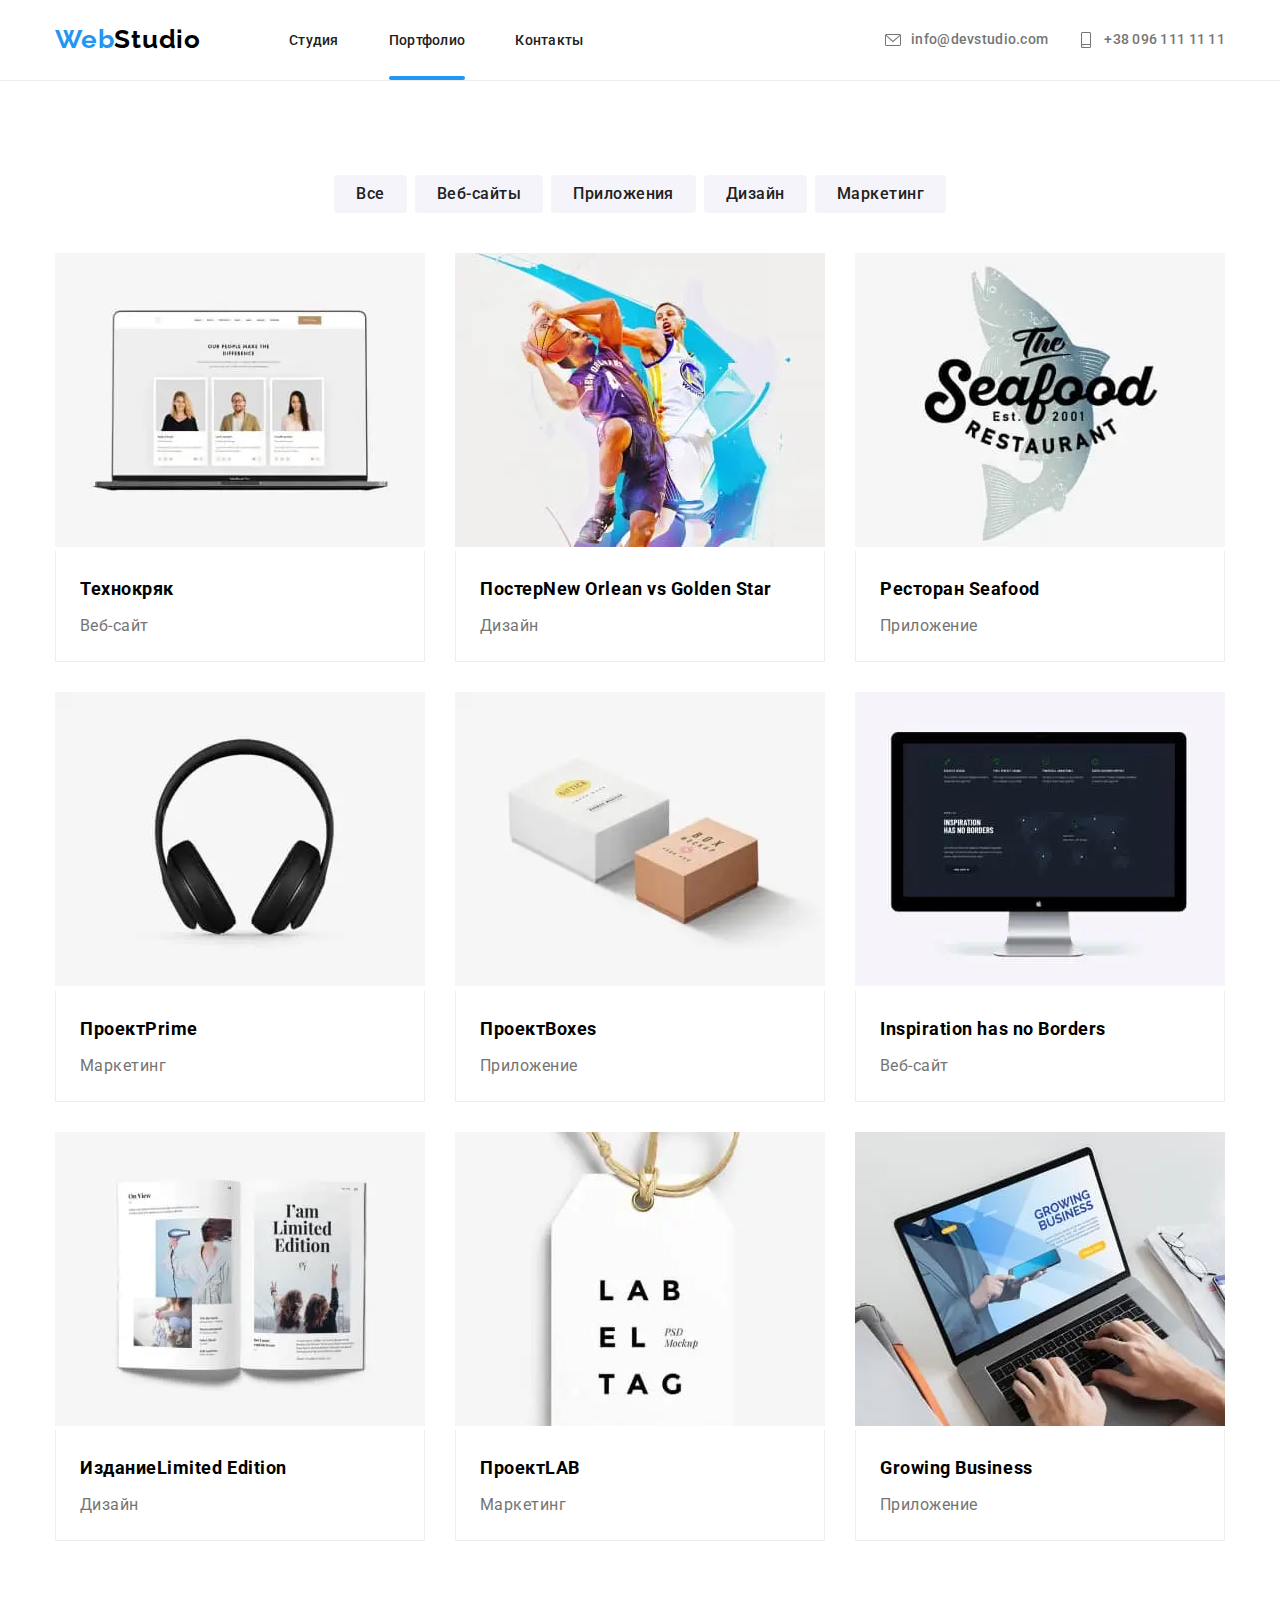
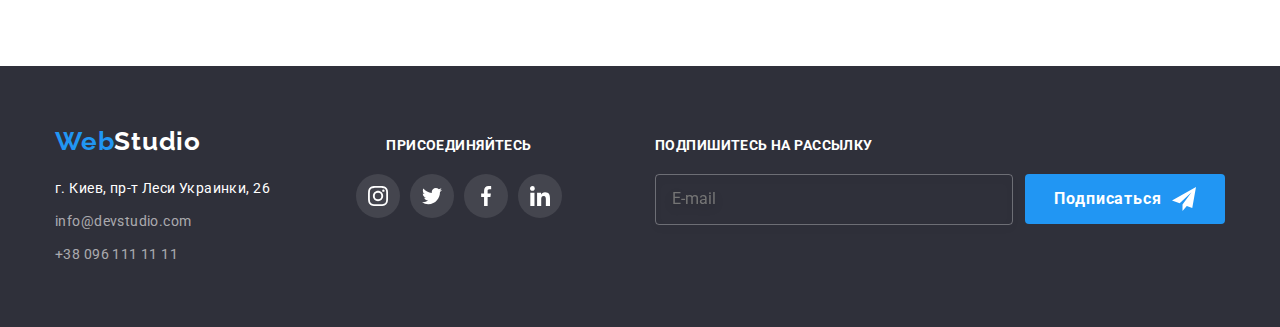
==== commit 18b54de9: "портфолио" ====
--- a/portfolio.html
+++ b/portfolio.html
@@ -135,7 +135,31 @@
                 <ul class="portfolio__list list">
                     <li class="portfolio__list-item">
                         <a href="" class="portfolio__link link">
-                            <div class="portfolio__img-section"><img src="./images/img.jpg" alt="Веб-сайт">
+                            <div class="portfolio__img-section">
+                                <picture>
+
+                                    <source
+                                        srcset="./images/portfolio/img-desktop.webp 1x, ./images/portfolio/img-desktop@2.webp 2x"
+                                        media="(min-width:1200px)" type="image/webp">
+                                    <source
+                                        srcset="./images/portfolio/img-desktop.jpg 1x, ./images/portfolio/img-desktop@2.jpg 2x"
+                                        media="(min-width:1200px)">
+                                    <source
+                                        srcset="./images/portfolio/img-tablet.webp 1x, ./images/portfolio/img-tablet@2x.webp 2x"
+                                        media="(min-width:768px)" type="image/webp">
+                                    <source
+                                        srcset="./images/portfolio/img-tablet.jpg 1x, ./images/portfolio/img-tablet@2x.jpg 2x"
+                                        media="(min-width:768px)">
+                                    <source
+                                        srcset="./images/portfolio/img-mobile.webp 1x, ./images/portfolio/img-mobile@2x.webp 2x"
+                                        media="(min-width:280px)" type="image/webp">
+                                    <source
+                                        srcset="./images/portfolio/img-mobile.jpg 1x, ./images/portfolio/img-mobile@2x.jpg 2x"
+                                        media="(min-width:280px)">
+
+                                    <img src="./images/portfolio/img-desktop.jpg" alt="Веб-сайт">
+                                </picture>
+
                                 <P class="portfolio__description text-title">Технокряк это современная площадка
                                     распространения
                                     коронавируса. Компании используют эту платформу для цифрового
@@ -152,7 +176,29 @@
                     <li class="portfolio__list-item">
                         <a href="" class="portfolio__link link">
                             <div class="portfolio__img-section">
-                                <img src="./images/img1.jpg" alt="Дизайн">
+
+                                <picture>
+                                    <source
+                                        srcset="./images/portfolio/img-desktop1.webp 1x, ./images/portfolio/img-desktop@2-1.webp 2x"
+                                        media="(min-width:1200px)" type="image/webp">
+                                    <source
+                                        srcset="./images/portfolio/img-desktop1.jpg 1x, ./images/portfolio/img-desktop@2-1.jpg 2x"
+                                        media="(min-width:1200px)">
+                                    <source
+                                        srcset="./images/portfolio/img-tablet1.webp 1x, ./images/portfolio/img-tablet@2x-1.webp 2x"
+                                        media="(min-width:768px)" type="image/webp">
+                                    <source
+                                        srcset="./images/portfolio/img-tablet1.jpg 1x, ./images/portfolio/img-tablet@2x-1.jpg 2x"
+                                        media="(min-width:768px)">
+                                    <source
+                                        srcset="./images/portfolio/img-mobile1.webp 1x, ./images/portfolio/img-mobile@2x-1.webp 2x"
+                                        media="(min-width:280px)" type="image/webp">
+                                    <source
+                                        srcset="./images/portfolio/img-mobile1.jpg 1x, ./images/portfolio/img-mobile@2x-1.jpg 2x"
+                                        media="(min-width:280px)">
+
+                                    <img src="./images/portfolio/img-desktop1.jpg" alt="Дизайн">
+                                </picture>
                                 <P class="portfolio__description text-title">Технокряк это современная площадка
                                     распространения
                                     коронавируса. Компании используют эту платформу для цифрового
@@ -170,7 +216,29 @@
                     <li class="portfolio__list-item">
                         <a href="" class="portfolio__link link">
                             <div class="portfolio__img-section">
-                                <img src="./images/img2.jpg" alt="Приложение">
+
+                                <picture>
+                                    <source
+                                        srcset="./images/portfolio/img-desktop2.webp 1x, ./images/portfolio/img-desktop@2-2.webp 2x"
+                                        media="(min-width:1200px)" type="image/webp">
+                                    <source
+                                        srcset="./images/portfolio/img-desktop2.jpg 1x, ./images/portfolio/img-desktop@2-2.jpg 2x"
+                                        media="(min-width:1200px)">
+                                    <source
+                                        srcset="./images/portfolio/img-tablet2.webp 1x, ./images/portfolio/img-tablet@2x-2.webp 2x"
+                                        media="(min-width:768px)" type="image/webp">
+                                    <source
+                                        srcset="./images/portfolio/img-tablet2.jpg 1x, ./images/portfolio/img-tablet@2x-2.jpg 2x"
+                                        media="(min-width:768px)">
+                                    <source
+                                        srcset="./images/portfolio/img-mobile2.webp 1x, ./images/portfolio/img-mobile@2x-2.webp 2x"
+                                        media="(min-width:280px)" type="image/webp">
+                                    <source
+                                        srcset="./images/portfolio/img-mobile2.jpg 1x, ./images/portfolio/img-mobile@2x-2.jpg 2x"
+                                        media="(min-width:280px)">
+                                    <img src="#" alt="Приложение">
+                                </picture>
+
                                 <P class="portfolio__description text-title">Технокряк это современная площадка
                                     распространения
                                     коронавируса. Компании используют эту платформу для цифрового
@@ -186,7 +254,29 @@
 
                     <li class="portfolio__list-item">
                         <a href="" class="portfolio__link link">
-                            <div class="portfolio__img-section"><img src="./images/img3.jpg" alt="Маркетинг">
+                            <div class="portfolio__img-section">
+                                <picture>
+                                    <source
+                                        srcset="./images/portfolio/img-desktop3.webp 1x, ./images/portfolio/img-desktop@2-3.webp 2x"
+                                        media="(min-width:1200px)" type="image/webp">
+                                    <source
+                                        srcset="./images/portfolio/img-desktop3.jpg 1x, ./images/portfolio/img-desktop@2-3.jpg 2x"
+                                        media="(min-width:1200px)">
+                                    <source
+                                        srcset="./images/portfolio/img-tablet3.webp 1x, ./images/portfolio/img-tablet@2x-3.webp 2x"
+                                        media="(min-width:768px)" type="image/webp">
+                                    <source
+                                        srcset="./images/portfolio/img-tablet3.jpg 1x, ./images/portfolio/img-tablet@2x-3.jpg 2x"
+                                        media="(min-width:768px)">
+                                    <source
+                                        srcset="./images/portfolio/img-mobile3.webp 1x, ./images/portfolio/img-mobile@2x-3.webp 2x"
+                                        media="(min-width:280px)" type="image/webp">
+                                    <source
+                                        srcset="./images/portfolio/img-mobile3.jpg 1x, ./images/portfolio/img-mobile@2x-3.jpg 2x"
+                                        media="(min-width:280px)">
+                                    <img src="#" alt="Маркетинг">
+                                </picture>
+
                                 <P class="portfolio__description text-title">Технокряк это современная площадка
                                     распространения
                                     коронавируса. Компании используют эту платформу для цифрового
@@ -202,7 +292,30 @@
 
                     <li class="portfolio__list-item">
                         <a href="" class="portfolio__link link">
-                            <div class="portfolio__img-section"><img src="./images/img4.jpg" alt="Приложение">
+                            <div class="portfolio__img-section">
+                                <picture>
+
+                                    <source
+                                        srcset="./images/portfolio/img-desktop4.webp 1x, ./images/portfolio/img-desktop@2-4.webp 2x"
+                                        media="(min-width:1200px)" type="image/webp">
+                                    <source
+                                        srcset="./images/portfolio/img-desktop4.jpg 1x, ./images/portfolio/img-desktop@2-4.jpg 2x"
+                                        media="(min-width:1200px)">
+                                    <source
+                                        srcset="./images/portfolio/img-tablet4.webp 1x, ./images/portfolio/img-tablet@2x-4.webp 2x"
+                                        media="(min-width:768px)" type="image/webp">
+                                    <source
+                                        srcset="./images/portfolio/img-tablet4.jpg 1x, ./images/portfolio/img-tablet@2x-4.jpg 2x"
+                                        media="(min-width:768px)">
+                                    <source
+                                        srcset="./images/portfolio/img-mobile4.webp 1x, ./images/portfolio/img-mobile@2x-4.webp 2x"
+                                        media="(min-width:280px)" type="image/webp">
+                                    <source
+                                        srcset="./images/portfolio/img-mobile4.jpg 1x, ./images/portfolio/img-mobile@2x-4.jpg 2x"
+                                        media="(min-width:280px)">
+                                    <img src="#" alt="Приложение">
+                                </picture>
+
                                 <P class="portfolio__description text-title">Технокряк это современная площадка
                                     распространения
                                     коронавируса. Компании используют эту платформу для цифрового
@@ -218,7 +331,28 @@
 
                     <li class="portfolio__list-item">
                         <a href="" class="portfolio__link link">
-                            <div class="portfolio__img-section"><img src="./images/img5.jpg" alt="Приложение">
+                            <div class="portfolio__img-section">
+                                <picture>
+                                    <source
+                                        srcset="./images/portfolio/img-desktop5.webp 1x, ./images/portfolio/img-desktop@2-5.webp 2x"
+                                        media="(min-width:1200px)" type="image/webp">
+                                    <source
+                                        srcset="./images/portfolio/img-desktop5.jpg 1x, ./images/portfolio/img-desktop@2-5.jpg 2x"
+                                        media="(min-width:1200px)">
+                                    <source
+                                        srcset="./images/portfolio/img-tablet5.webp 1x, ./images/portfolio/img-tablet@2x-5.webp 2x"
+                                        media="(min-width:768px)" type="image/webp">
+                                    <source
+                                        srcset="./images/portfolio/img-tablet5.jpg 1x, ./images/portfolio/img-tablet@2x-5.jpg 2x"
+                                        media="(min-width:768px)">
+                                    <source
+                                        srcset="./images/portfolio/img-mobile5.webp 1x, ./images/portfolio/img-mobile@2x-5.webp 2x"
+                                        media="(min-width:280px)" type="image/webp">
+                                    <source
+                                        srcset="./images/portfolio/img-mobile5.jpg 1x, ./images/portfolio/img-mobile@2x-5.jpg 2x"
+                                        media="(min-width:280px)">
+                                    <img src="#" alt="Веб-сайт">
+                                </picture>
                                 <P class="portfolio__description text-title">Технокряк это современная площадка
                                     распространения
                                     коронавируса. Компании используют эту платформу для цифрового
@@ -233,7 +367,28 @@
 
                     <li class="portfolio__list-item">
                         <a href="" class="portfolio__link link">
-                            <div class="portfolio__img-section"><img src="./images/img6.jpg" alt="Приложение">
+                            <div class="portfolio__img-section">
+                                <picture>
+                                    <source
+                                        srcset="./images/portfolio/img-desktop6.webp 1x, ./images/portfolio/img-desktop@2-6.webp 2x"
+                                        media="(min-width:1200px)" type="image/webp">
+                                    <source
+                                        srcset="./images/portfolio/img-desktop6.jpg 1x, ./images/portfolio/img-desktop@2-6.jpg 2x"
+                                        media="(min-width:1200px)">
+                                    <source
+                                        srcset="./images/portfolio/img-tablet6.webp 1x, ./images/portfolio/img-tablet@2x-6.webp 2x"
+                                        media="(min-width:768px)" type="image/webp">
+                                    <source
+                                        srcset="./images/portfolio/img-tablet6.jpg 1x, ./images/portfolio/img-tablet@2x-6.jpg 2x"
+                                        media="(min-width:768px)">
+                                    <source
+                                        srcset="./images/portfolio/img-mobile6.webp 1x, ./images/portfolio/img-mobile@2x-6.webp 2x"
+                                        media="(min-width:280px)" type="image/webp">
+                                    <source
+                                        srcset="./images/portfolio/img-mobile6.jpg 1x, ./images/portfolio/img-mobile@2x-6.jpg 2x"
+                                        media="(min-width:280px)">
+                                    <img src="#" alt="Дизайн">
+                                </picture>
                                 <P class="portfolio__description text-title">Технокряк это современная площадка
                                     распространения
                                     коронавируса. Компании используют эту платформу для цифрового
@@ -249,7 +404,28 @@
 
                     <li class="portfolio__list-item">
                         <a href="" class="portfolio__link link">
-                            <div class="portfolio__img-section"><img src="./images/img7.jpg" alt="Приложение">
+                            <div class="portfolio__img-section">
+                                <picture>
+                                    <source
+                                        srcset="./images/portfolio/img-desktop7.webp 1x, ./images/portfolio/img-desktop@2-7.webp 2x"
+                                        media="(min-width:1200px)" type="image/webp">
+                                    <source
+                                        srcset="./images/portfolio/img-desktop7.jpg 1x, ./images/portfolio/img-desktop@2-7.jpg 2x"
+                                        media="(min-width:1200px)">
+                                    <source
+                                        srcset="./images/portfolio/img-tablet7.webp 1x, ./images/portfolio/img-tablet@2x-7.webp 2x"
+                                        media="(min-width:768px)" type="image/webp">
+                                    <source
+                                        srcset="./images/portfolio/img-tablet7.jpg 1x, ./images/portfolio/img-tablet@2x-7.jpg 2x"
+                                        media="(min-width:768px)">
+                                    <source
+                                        srcset="./images/portfolio/img-mobile7.webp 1x, ./images/portfolio/img-mobile@2x-7.webp 2x"
+                                        media="(min-width:280px)" type="image/webp">
+                                    <source
+                                        srcset="./images/portfolio/img-mobile7.jpg 1x, ./images/portfolio/img-mobile@2x-7.jpg 2x"
+                                        media="(min-width:280px)">
+                                    <img src="#" alt="Маркетинг">
+                                </picture>
                                 <P class="portfolio__description text-title">Технокряк это современная площадка
                                     распространения
                                     коронавируса. Компании используют эту платформу для цифрового
@@ -264,7 +440,28 @@
                     </li>
                     <li class="portfolio__list-item">
                         <a href="" class="portfolio__link link">
-                            <div class="portfolio__img-section"><img src="./images/img8.jpg" alt="Приложение">
+                            <div class="portfolio__img-section">
+                                <picture>
+                                    <source
+                                        srcset="./images/portfolio/img-desktop8.webp 1x, ./images/portfolio/img-desktop@2-8.webp 2x"
+                                        media="(min-width:1200px)" type="image/webp">
+                                    <source
+                                        srcset="./images/portfolio/img-desktop8.jpg 1x, ./images/portfolio/img-desktop@2-8.jpg 2x"
+                                        media="(min-width:1200px)">
+                                    <source
+                                        srcset="./images/portfolio/img-tablet8.webp 1x, ./images/portfolio/img-tablet@2x-8.webp 2x"
+                                        media="(min-width:768px)" type="image/webp">
+                                    <source
+                                        srcset="./images/portfolio/img-tablet8.jpg 1x, ./images/portfolio/img-tablet@2x-8.jpg 2x"
+                                        media="(min-width:768px)">
+                                    <source
+                                        srcset="./images/portfolio/img-mobile8.webp 1x, ./images/portfolio/img-mobile@2x-8.webp 2x"
+                                        media="(min-width:280px)" type="image/webp">
+                                    <source
+                                        srcset="./images/portfolio/img-mobile8.jpg 1x, ./images/portfolio/img-mobile@2x-8.jpg 2x"
+                                        media="(min-width:280px)">
+                                    <img src="#" alt="Приложение">
+                                </picture>
                                 <P class="portfolio__description text-title">Технокряк это современная площадка
                                     распространения
                                     коронавируса. Компании используют эту платформу для цифрового
@@ -286,7 +483,7 @@
 
     <footer class="footer">
         <div class="container">
-            <div class="footer__block-desctop">
+            <div class="footer__block-desktop">
                 <div class="footer__footer-block">
                     <div class="footer__address-block">
                         <a href="index.html" class="logo logo-footer--white logo-footer__logo link"><span
--- a/css/main.min.css
+++ b/css/main.min.css
@@ -1,2 +1,2 @@
-*,::after,::before{box-sizing:border-box}:root{-moz-tab-size:4;tab-size:4}html{line-height:1.15;-webkit-text-size-adjust:100%}body{margin:0}body{font-family:system-ui,-apple-system,'Segoe UI',Roboto,Helvetica,Arial,sans-serif,'Apple Color Emoji','Segoe UI Emoji'}hr{height:0;color:inherit}abbr[title]{text-decoration:underline dotted}b,strong{font-weight:bolder}code,kbd,pre,samp{font-family:ui-monospace,SFMono-Regular,Consolas,'Liberation Mono',Menlo,monospace;font-size:1em}small{font-size:80%}sub,sup{font-size:75%;line-height:0;position:relative;vertical-align:baseline}sub{bottom:-.25em}sup{top:-.5em}table{text-indent:0;border-color:inherit}button,input,optgroup,select,textarea{font-family:inherit;font-size:100%;line-height:1.15;margin:0}button,select{text-transform:none}[type=button],[type=reset],[type=submit],button{-webkit-appearance:button}::-moz-focus-inner{border-style:none;padding:0}:-moz-focusring{outline:1px dotted ButtonText}:-moz-ui-invalid{box-shadow:none}legend{padding:0}progress{vertical-align:baseline}::-webkit-inner-spin-button,::-webkit-outer-spin-button{height:auto}[type=search]{-webkit-appearance:textfield;outline-offset:-2px}::-webkit-search-decoration{-webkit-appearance:none}::-webkit-file-upload-button{-webkit-appearance:button;font:inherit}summary{display:list-item}.visually-hidden{position:absolute;width:1px;height:1px;margin:-1px;border:0;padding:0;white-space:nowrap;clip-path:inset(100%);clip:rect(0 0 0 0);overflow:hidden}.container{margin:0 auto;padding-left:15px;padding-right:15px}@media screen and (min-width: 480px){.container{width:480px;margin:0 auto}}@media screen and (min-width: 768px){.container{width:768px;margin:0 auto}}@media screen and (min-width: 1200px){.container{width:1200px;margin:0 auto}}body{color:#757575;font-family:'Roboto', sans-serif;background-color:#fff}.text-title{margin-top:0;margin-bottom:0}.list{margin:0;padding:0;list-style:none}.link{text-decoration:none}.img{display:block;max-width:100%;height:auto}.current{color:#2196F3;transition:color 250ms cubic-bezier(0.4, 0, 0.2, 1)}.current::after{position:absolute;display:block;content:"";width:100%;height:4px;bottom:0;background:#2196F3;border-radius:2px}.header{border-bottom:1px solid #ECECEC}.header__section{display:flex;justify-content:space-between;align-items:center}@media screen and (min-width: 1200px){.header__section{align-items:baseline}}.header__mobile-menu-btn{background-color:transparent;padding:0;border:0;line-height:0;width:40px;height:40px}@media screen and (min-width: 768px){.header__mobile-menu-btn{display:none}}.header__mobile-menu-btn:focus .header__mobile-menu-icon,.header__mobile-menu-btn:hover .header__mobile-menu-icon{fill:#2196F3}.header__mobile-menu-icon{width:24px;height:16px;transition:fill 250ms cubic-bezier(0.4, 0, 0.2, 1)}.nav{display:flex;align-items:center}@media screen and (min-width: 768px){.nav__list_margin{margin-left:88px}}@media screen and (min-width: 1200px){.nav__list_margin{margin-left:93px}}.nav__list-item--contacts{margin-bottom:10px}.nav__list-item--contacts:last-child{margin-bottom:0}@media screen and (min-width: 1200px){.nav__list-item--contacts{margin-right:30px;margin-bottom:0}.nav__list-item--contacts:last-child{margin-right:0}}.nav__list-item{margin-right:50px}.nav__list-item:last-child{margin-right:0}.nav__list-link:hover,.nav__list-link:focus,.nav__list-link:hover::after,.nav__list-link:focus::after{color:#2196F3}.nav__list-contacts{align-items:center;display:none;padding-top:21px;padding-bottom:21px}@media screen and (min-width: 768px){.nav__list-contacts{display:block}}@media screen and (min-width: 1200px){.nav__list-contacts{display:flex}}@media screen and (min-width: 1200px){.nav__list-item:last-child{margin-left:auto;margin-right:0}}.nav__contacts:hover,.nav__contacts:focus,.nav__icon:focus,.nav__icon:hover{color:#2196F3;fill:#2196F3}.nav__style{font-size:14px;font-weight:500;letter-spacing:.02em;font-style:normal;line-height:1.14;color:#212121;position:relative;padding-top:32px;padding-bottom:32px;transition:color 250ms cubic-bezier(0.4, 0, 0.2, 1)}.nav__list{width:294px;left:453px;top:32px;display:none}@media screen and (min-width: 768px){.nav__list{display:flex;margin-left:88px}}@media screen and (min-width: 1200px){.nav__list{display:flex}}.nav__contacts{justify-content:center;align-items:center;font-size:14px;font-weight:500;letter-spacing:.02em;font-style:normal;line-height:1.14;color:#757575;transition:color 250ms cubic-bezier(0.4, 0, 0.2, 1);display:none}@media screen and (min-width: 768px){.nav__contacts{display:block}}@media screen and (min-width: 1200px){.nav__contacts{display:flex}}.nav__icon{width:16px;height:16px;margin-right:10px;fill:currentColor;transition:fill 250ms cubic-bezier(0.4, 0, 0.2, 1)}@media screen and (min-width: 1200px){.nav__icon{display:block}}.hero{padding-top:118px;padding-bottom:118px;background-color:#2F303A;text-align:center;background-repeat:no-repeat;background-size:cover;background-image:linear-gradient(rgba(47,48,58,0.4), rgba(47,48,58,0.4)),url("../images/hero/mobile-img.jpg")}@media (min-device-pixel-ratio: 2), (min-resolution: 192dpi), (min-resolution: 2dppx){.hero{background-image:linear-gradient(rgba(47,48,58,0.4), rgba(47,48,58,0.4)),url("../images/hero/mobile-img@2x.jpg")}}@media screen and (min-width: 768px){.hero{background-image:linear-gradient(rgba(47,48,58,0.4), rgba(47,48,58,0.4)),url("../images/hero/table-img.jpg")}}@media screen and (min-width: 768px) and (min-device-pixel-ratio: 2), screen and (min-width: 768px) and (min-resolution: 192dpi), screen and (min-width: 768px) and (min-resolution: 2dppx){.hero{background-image:linear-gradient(rgba(47,48,58,0.4), rgba(47,48,58,0.4)),url("../images/hero/table-img@2x.jpg")}}@media screen and (min-width: 1200px){.hero{padding-top:200px;padding-bottom:200px;background-image:linear-gradient(rgba(47,48,58,0.4), rgba(47,48,58,0.4)),url("../images/hero/hero.jpg")}}@media screen and (min-width: 1200px) and (min-device-pixel-ratio: 2), screen and (min-width: 1200px) and (min-resolution: 192dpi), screen and (min-width: 1200px) and (min-resolution: 2dppx){.hero{background-image:linear-gradient(rgba(47,48,58,0.4), rgba(47,48,58,0.4)),url("../images/hero/hero@2.jpg")}}.hero__title{font-size:26px;font-weight:900;letter-spacing:.06em;font-style:normal;line-height:1.62;margin-top:0;margin-bottom:30px;color:#fff;text-transform:uppercase}@media screen and (min-width: 1200px){.hero__title{font-size:44px;font-weight:900;letter-spacing:.06em;font-style:normal;line-height:1.36}}.hero__button{display:flex;justify-content:center}.features{padding-bottom:60px;color:#212121;font-size:36px;line-height:1.16}.features__block-icon{display:flex;justify-content:center;height:120px;align-items:center;background:#F5F4FA;border-radius:4px;margin-bottom:30px}@media screen and (min-width: 1200px){.features{padding-bottom:94px}}.features__title{margin-bottom:10px;font-size:14px;font-weight:700;letter-spacing:.03em;font-style:normal;line-height:1.14;color:#212121;text-transform:uppercase;text-align:center}@media screen and (min-width: 768px){.features__title{text-align:start}}.features__text{color:#757575;font-weight:400;font-size:14px;line-height:1.71}.features__icon{width:70px;height:70px}.features__list{padding-top:60px}@media screen and (min-width: 768px){.features__list{display:flex;flex-wrap:wrap;margin-left:-30px}}@media screen and (min-width: 1200px){.features__list{display:flex;margin-left:-30px}}.features__list-item{margin-bottom:30px}@media screen and (min-width: 480px){.features__list-item{margin-top:30px}}@media screen and (min-width: 768px){.features__list-item{margin-bottom:0;margin-left:30px;margin-top:30px;flex-basis:calc((100% - 60px) / 2)}}@media screen and (min-width: 768px) and (min-width: 1200px){.features__list-item{margin-bottom:0;margin-left:30px;margin-top:30px;flex-basis:calc((100% - 120px) / 4)}}.command{padding-bottom:60px;background-color:#F5F4FA}.command__card-title{font-size:16px;font-weight:500;letter-spacing:.03em;font-style:normal;line-height:1.19;margin-top:0;margin-bottom:10px;color:#000;text-align:center}.command__card-text{font-size:16px;font-weight:400;letter-spacing:.03em;font-style:normal;line-height:1.19;margin-top:0;text-align:center}.command__social-list{display:flex;justify-content:space-between;margin-top:16px}.command__card{display:block;margin-top:30px;text-align:center;padding-left:40px;padding-right:40px;padding-bottom:20px}@media screen and (min-width: 480px){.command__card{padding-left:122px;padding-right:122px;padding-bottom:24px}}@media screen and (min-width: 768px){.command__card{padding-left:74px;padding-right:74px;padding-bottom:24px}}@media screen and (min-width: 1200px){.command__card{padding-bottom:30px;padding-left:32px;padding-right:32px}}.command__title{font-size:28px;font-weight:700;letter-spacing:.03em;font-style:normal;line-height:1.18;text-align:center;margin-bottom:30px;padding-top:60px;color:#212121}@media screen and (min-width: 1200px){.command__title{font-size:36px;font-weight:700;letter-spacing:.03em;font-style:normal;line-height:1.17;margin-bottom:50px;padding-top:0}}@media screen and (min-width: 280px){.command__list{display:block;margin-bottom:30px}}@media screen and (min-width: 768px){.command__list{display:flex;flex-wrap:wrap;margin-left:-30px;margin-top:-30px}}@media screen and (min-width: 1200px){.command__list{display:flex;margin-left:-30px;margin-top:-30px}}.command__list-item{margin-bottom:30px;box-shadow:0px 1px 3px rgba(0,0,0,0.12),0px 1px 1px rgba(0,0,0,0.14),0px 2px 1px rgba(0,0,0,0.2);border-radius:0px 0px 4px 4px}@media screen and (min-width: 768px){.command__list-item{display:flex;flex-wrap:wrap;margin-bottom:0;margin-left:30px;margin-top:30px;flex-basis:calc((100% - 60px) / 2)}}@media screen and (min-width: 1200px){.command__list-item{margin-bottom:0;margin-left:30px;margin-top:30px;flex-basis:calc((100% - 120px) / 4)}}.command__icon-link{display:flex;justify-content:center;align-items:center;border-radius:50%;width:44px;height:44px;color:#AFB1B8;transition:background-color 250ms cubic-bezier(0.4, 0, 0.2, 1)}.command__icon-link:hover,.command__icon-link:focus{background-color:#2196F3}.command__icon-link:hover .command__icon,.command__icon-link:focus .command__icon{fill:#fff}.command__social-list-icon:last-child{margin-right:0}.command__social-list-icon{margin-right:10px}.command__icon{width:20px;height:20px;fill:currentColor;transition:fill 250ms cubic-bezier(0.4, 0, 0.2, 1)}.work__list-item{position:relative;width:370px;height:295px}.work__list-item:nth-child(-n+2){margin-left:0;margin-right:30px}.work__description-title{font-size:14px;font-weight:700;letter-spacing:.03em;font-style:normal;line-height:1.14;text-align:center;text-transform:uppercase;color:#fff}.work__block{padding-bottom:94px;display:none}@media screen and (min-width: 1200px){.work__block{display:block}}.work__title{margin-top:0;margin-bottom:50px;padding-top:0;color:#212121;font-weight:700;font-size:36px;line-height:1.16;text-align:center}.work__description{display:flex;align-items:center;justify-content:center;position:absolute;bottom:0;width:100%;height:70px;margin:0;background:rgba(47,48,58,0.8)}@media screen and (min-width: 1200px){.work__list{display:flex}}.clients{padding-top:60px;padding-bottom:60px}@media screen and (min-width: 1200px){.clients{padding-top:94px;padding-bottom:109px}}.clients__title{text-align:center;margin-bottom:30px;font-size:28px;font-weight:700;letter-spacing:.03em;font-style:normal;line-height:1.18;color:#212121}@media screen and (min-width: 1200px){.clients__title{font-size:36px;font-weight:700;letter-spacing:.03em;font-style:normal;line-height:1.17;margin-bottom:50px}}@media screen and (max-width: 319px){.clients__list{display:block}}@media screen and (min-width: 480px){.clients__list{display:flex;flex-wrap:wrap;margin-left:-30px;margin-top:-30px}}@media screen and (min-width: 1200px){.clients__list{flex-wrap:nowrap}}@media screen and (max-width: 479px){.clients__item{margin-bottom:30px}}@media screen and (min-width: 480px){.clients__item{margin-left:30px;margin-top:30px;flex-basis:calc((100% - 2*30px) / 2)}}@media screen and (min-width: 768px){.clients__item{margin-left:30px;margin-top:30px;flex-basis:calc((100% - 3*30px) / 3)}}@media screen and (min-width: 1200px){.clients__item{margin-left:30px;margin-top:30px;flex-basis:calc((100% - 4*30px) / 5)}}.clients__icon{fill:#AFB1B8;transition:fill 250ms cubic-bezier(0.4, 0, 0.2, 1)}.clients__icon-link{display:flex;justify-content:center;align-items:center;height:92px;border:1px solid #AFB1B8;box-sizing:border-box;border-radius:4px;transition:border 250ms cubic-bezier(0.4, 0, 0.2, 1)}@media screen and (min-width: 1200px){.clients__icon-link{width:172px}}.clients__icon-link:hover,.clients__icon-link:focus{border:1px solid #2196F3}.clients__icon-link:hover .clients__icon,.clients__icon-link:focus .clients__icon{fill:#2196F3}.footer{background-color:#2F303A;padding-top:60px;padding-bottom:60px}@media screen and (min-width: 768px){.footer{display:flex}}@media screen and (min-width: 1200px){.footer{display:flex}}.footer__footer-block{text-align:center}@media screen and (min-width: 768px){.footer__footer-block{display:flex;justify-content:center;align-items:baseline;text-align:center}}@media screen and (min-width: 1200px){.footer__footer-block{display:flex;text-align:start;margin:0}}@media screen and (min-width: 1200px){.footer__block-desctop{display:flex;align-items:baseline}}.footer__address{font-size:14px;font-weight:400;letter-spacing:.03em;font-style:normal;line-height:1.71;display:block;color:#fff;margin-top:0;margin-bottom:0}@media screen and (max-width: 768px){.footer__address{margin-bottom:60px}}@media screen and (min-width: 1200px){.footer__address{width:231px}}.footer__address-name,.footer__address-list .footer__address-list-item{font-size:14px;font-weight:400;letter-spacing:.03em;font-style:normal;line-height:1.71;margin-bottom:9px}.footer__address-list-item:last-child{margin-bottom:0px}.footer__address-list .footer__contacts{color:rgba(255,255,255,0.6);transition:color 250ms cubic-bezier(0.4, 0, 0.2, 1)}.footer__address-list .footer__contacts:hover,.footer__address-list .footer__contacts:focus{color:#2196F3}.footer__social-section{text-align:center}@media screen and (min-width: 480px){.footer__social-section{margin-top:60px}}@media screen and (min-width: 768px){.footer__social-section{margin-left:165px;margin-top:0}}@media screen and (min-width: 1200px){.footer__social-section{width:206px;margin-left:70px;align-items:baseline;margin-top:0}}.footer__social-list{display:flex;justify-content:center}.footer__icon{display:flex;align-items:center;width:20px;height:20px;fill:#fff}.footer__link-social{display:flex;justify-content:center;align-items:center;border-radius:50%;width:44px;height:44px;background:rgba(255,255,255,0.1);transition:background-color 250ms cubic-bezier(0.4, 0, 0.2, 1)}.footer__link-social:hover,.footer__link-social:focus{background-color:#2196F3}.footer__icon-item{display:flex;margin-right:10px}.footer__icon-item:last-child{margin-right:0}.footer__text{text-transform:uppercase;font-size:14px;font-weight:700;letter-spacing:.03em;font-style:normal;line-height:1.14;margin-top:0;margin-bottom:20px;color:#fff}.subscribe{text-align:center;margin-top:60px}@media screen and (min-width: 1200px){.subscribe{margin-top:0;text-align:start;margin-left:93px}}.subscribe__input:hover,.subscribe__input:focus{border-color:#2196F3;outline:none}@media screen and (min-width: 768px){.subscribe__container{display:block}}@media screen and (min-width: 1200px){.subscribe__container{display:flex;justify-content:flex-end}}.subscribe__input{display:flex;width:100%;padding-top:15px;padding-bottom:15px;padding-left:16px;color:#fff;border:1px solid rgba(255,255,255,0.3);box-sizing:border-box;filter:drop-shadow(0px 4px 4px rgba(0,0,0,0.15));border-radius:4px;background-color:transparent;transition:border-color 250ms cubic-bezier(0.4, 0, 0.2, 1)}@media screen and (min-width: 768px) and (min-width: 1200px){.subscribe__input{width:358px;justify-content:center;margin-right:0}}.button-submit__icon{display:flex;position:absolute;align-items:center}.button-submit__input-icon{display:block;margin-left:10px;width:24px;height:24px}.button-submit{text-align:center;margin-left:auto;margin-right:auto;margin-top:20px;width:200px;height:50px}@media screen and (min-width: 768px){.button-submit{text-align:center;margin-left:291px;margin-right:277px;margin-top:20px}}@media screen and (min-width: 1200px){.button-submit{margin-left:12px;margin-right:0;margin-top:0}}.portfolio{padding-top:66px;padding-bottom:60px}@media screen and (min-width: 1200px){.portfolio{padding-top:94px;padding-bottom:91px}}.portfolio__list-filter{display:flex;flex-wrap:wrap;margin-bottom:40px}@media screen and (min-width: 768px){.portfolio__list-filter{justify-content:center}}.portfolio__button:nth-child(-n+3){margin-bottom:15px}@media screen and (min-width: 768px){.portfolio{margin-top:0;margin-bottom:34px}.portfolio__button:nth-child(-n+3){margin-bottom:0}}.portfolio__button:nth-child(-n+4){margin-left:0;margin-right:8px}.portfolio__filters{font-size:16px;font-weight:500;letter-spacing:.03em;font-style:normal;line-height:1.63;padding:6px 22px;border-radius:4px;border:#2196F3;min-width:73px;color:#212121;background:#F5F4FA;text-align:center;cursor:pointer;transition:box-shadow 250ms cubic-bezier(0.4, 0, 0.2, 1),background-color 250ms cubic-bezier(0.4, 0, 0.2, 1),color 250ms cubic-bezier(0.4, 0, 0.2, 1)}.portfolio__filters:hover,.portfolio__filters:focus{box-shadow:0px 3px 1px rgba(0,0,0,0.1),0px 1px 2px rgba(0,0,0,0.08),0px 2px 2px rgba(0,0,0,0.12);background-color:#2196F3;color:#fff}@media screen and (max-width: 479px){.portfolio__list{display:block;margin-bottom:30px}.portfolio__list:last-child{margin-bottom:0}}@media screen and (min-width: 768px){.portfolio__list{display:flex;flex-wrap:wrap;margin-left:-30px;margin-top:-30px}}.portfolio__list-item{display:flex}@media screen and (max-width: 768px){.portfolio__list-item{margin-bottom:30px;margin-left:0;margin-top:0;width:100%}}@media screen and (min-width: 768px){.portfolio__list-item{margin-left:30px;margin-top:30px;flex-basis:calc((100% - 60px) / 2)}}@media screen and (min-width: 1200px){.portfolio__list-item{flex-basis:calc((100% - 90px) / 3)}}.portfolio__link:hover,.portfolio__link:focus{box-shadow:0px 1px 1px rgba(0,0,0,0.12),0px 4px 4px rgba(0,0,0,0.06),1px 4px 6px rgba(0,0,0,0.16)}.portfolio__card-border{border-bottom:1px solid #eee;border-right:1px solid #eee;border-left:1px solid #eee;box-sizing:border-box;padding:20px 24px}.portfolio__title{font-size:18px;font-weight:700;letter-spacing:.03em;font-style:normal;line-height:2;color:#000;margin-bottom:4px}.portfolio__text{font-size:16px;font-weight:400;letter-spacing:.03em;font-style:normal;line-height:1.88;color:#757575}.portfolio__img-section{display:block;position:relative;overflow:hidden}@media screen and (min-width: 768px){.portfolio__img-section{width:354px}}@media screen and (min-width: 1200px){.portfolio__img-section{width:100%}}.portfolio__link{display:block;position:relative}.portfolio__description{font-size:18px;font-weight:400;letter-spacing:.03em;font-style:normal;line-height:1.56;display:block;position:absolute;width:100%;height:100%;padding-top:63px;padding-left:23px;padding-right:23px;background:rgba(33,150,243,0.9);color:#fff;transform:translateY(100%);transition:transform 250ms cubic-bezier(0.4, 0, 0.2, 1)}.portfolio__link:hover .portfolio__description,.portfolio__link:focus .portfolio__description{transform:translateY(-100%)}.backdrop{position:fixed;top:0;left:0;width:100%;height:100%;padding-left:15px;padding-right:15px;background:rgba(0,0,0,0.2);opacity:1;transition:opacity 250ms cubic-bezier(0.4, 0, 0.2, 1)}.backdrop.is-hidden{opacity:0;visibility:hidden;pointer-events:none}.backdrop__conteiner{position:absolute;min-width:360px;padding:40px;top:50%;left:50%;transform:translate(-50%, -50%);background:#fff;box-shadow:0px 1px 3px rgba(0,0,0,0.12),0px 1px 1px rgba(0,0,0,0.14),0px 2px 1px rgba(0,0,0,0.2);border-radius:4px}@media screen and (min-width: 480px){.backdrop__conteiner{width:450px}}@media screen and (min-width: 1200px){.backdrop__conteiner{width:528px}}.license{display:flex;justify-content:center;align-items:center;margin-bottom:30px}.license__checkbox-container{position:relative;display:flex;align-items:center}.license__checkbox{width:1px;height:1px;margin:-1px;border:0;padding:0;white-space:nowrap;clip-path:inset(100%);clip:rect(0 0 0 0);overflow:hidden}.license__icon-checkbox{display:flex;position:relative;justify-content:center;align-items:center;width:16px;height:15px;margin-right:9px;border:2px solid #212121;border-radius:2px;transition:background-color 250ms cubic-bezier(0.4, 0, 0.2, 1),border-color 250ms cubic-bezier(0.4, 0, 0.2, 1),background-origin 250ms cubic-bezier(0.4, 0, 0.2, 1)}.license__icon-checkbox:hover,.license__checkbox:focus+.license__icon-checkbox{border-color:#2196F3}.license__checkbox:checked+.license__icon-checkbox{background-color:#2196F3;border-color:#2196F3;background-origin:border-box}.license__checkbox-text{display:inline-block;color:#757575;font-size:12px;font-weight:400;letter-spacing:.03em;font-style:normal;line-height:1.17}@media screen and (min-width: 1200px){.license__checkbox-text{font-size:14px;font-weight:400;letter-spacing:.03em;font-style:normal;line-height:1.71}}.license__checkbox-text-doc{color:#2196F3;text-decoration-line:underline}.license__input-icon-checkbox{display:block;position:absolute;width:16px;height:15px;cursor:pointer}.license__button-submit{width:200px;height:50px;margin-left:auto;margin-right:auto}.button{display:flex;padding:10px 32px;border-radius:4px;border:#2196F3;min-width:200px;font-size:16px;font-weight:700;letter-spacing:.06em;font-style:normal;line-height:1.88;background:#2196F3;box-shadow:rgba(0,0,0,0.15);color:#fff;align-items:center;justify-content:center;text-align:center;cursor:pointer;transition:background 250ms cubic-bezier(0.4, 0, 0.2, 1),box-shadow 250ms cubic-bezier(0.4, 0, 0.2, 1)}.button:hover,.button:focus,.button-submit:hover,.button-submit:focus{background:#188CE8;box-shadow:rgba(0,0,0,0.15)}.footer__submit-button:hover,.footer__submit-button:focus{background:#188CE8;box-shadow:rgba(0,0,0,0.15)}.logo{display:block;font-size:26px;font-weight:700;letter-spacing:.03em;font-style:normal;line-height:1.19;padding-top:16px;padding-bottom:16px;color:#000;font-family:'Raleway', sans-serif;animation:pulse 500ms 6 cubic-bezier(0.4, 0, 0.2, 1) 250ms}@media screen and (min-width: 768px){.logo{padding-top:26px;padding-bottom:26px}}@media screen and (min-width: 1200px){.logo{padding-top:24px;padding-bottom:25px}}.logo__weblogo{color:#2196F3;font-size:26px;font-weight:700;letter-spacing:.03em;font-style:normal;line-height:1.19}.logo-footer--white{color:#fff;animation:none}.logo-footer__logo{padding:0;margin-bottom:20px}.modal{display:block;overflow:scroll}.modal__link-close{position:absolute;display:flex;justify-content:center;align-items:center;border-radius:50%;padding:0;top:8px;right:8px;width:30px;height:30px;background:#fff;border:1px solid rgba(0,0,0,0.1);box-sizing:border-box;cursor:pointer}.modal__icon{width:18px;height:18px;transition:fill 250ms cubic-bezier(0.4, 0, 0.2, 1)}.modal__link-close:hover .modal__icon,.modal__icon:hover,.modal__link-close:focus .modal__icon{fill:#2196F3}.form{flex-direction:column}.form__input-icon{display:block;position:absolute;width:18px;height:18px;top:50%;left:12px;transform:translateY(-50%);transition:fill 250ms cubic-bezier(0.4, 0, 0.2, 1);cursor:pointer}.form__icon:focus-within>.form__input-icon,.form__icon:hover>.form__input-icon{fill:#2196F3}.form__feedback-input{display:flex;width:100%;height:120px;padding:12px 16px;border:1px solid rgba(33,33,33,0.2);border-radius:4px;resize:none;margin-bottom:20px;cursor:pointer;outline:none}.form__feedback-input::placeholder{color:rgba(117,117,117,0.5)}.form__input:hover,.form__feedback-input:hover,.form__feedback-input:focus,.form__input:focus{border-color:#2196F3;outline:none}.form__title{font-size:20px;font-weight:700;letter-spacing:.03em;font-style:normal;line-height:1.5;text-align:center;margin-bottom:10px;color:#212121}@media screen and (min-width: 1200px){.form__title{font-size:20px;font-weight:700;letter-spacing:.03em;font-style:normal;line-height:1.15}}.form__user{display:block;margin-bottom:4px}.form__description{font-size:12px;font-weight:400;letter-spacing:.03em;font-style:.01em;line-height:1.17;display:block;margin-bottom:4px;color:#757575}.form__icon{position:relative;display:block;width:100%;margin-bottom:10px}.form__input{display:flex;width:100%;height:40px;padding-left:35px;border:1px solid rgba(33,33,33,0.2);box-sizing:border-box;border-radius:4px;transition:border-color 250ms cubic-bezier(0.4, 0, 0.2, 1);cursor:pointer}.mobile-menu{z-index:100;position:fixed;top:0;left:0;width:100vw;height:100vw;background:#FFFFFF;opacity:0;visibility:hidden;pointer-events:none;transition:opacity 250ms cubic-bezier(0.4, 0, 0.2, 1);overflow-x:scroll}.mobile-menu.is-open{opacity:1;visibility:visible;pointer-events:auto}@media screen and (min-width: 768px){.mobile-menu{display:none}}.mobile-menu__close:hover .mobile-menu__icon,.mobile-menu__icon:hover,.mobile-menu__close:focus .mobile-menu__icon{fill:#2196F3}.mobile-menu__container{position:relative;padding-top:48px;padding-bottom:48px}.mobile-menu__close{position:absolute;display:flex;justify-content:center;align-items:center;border-radius:50%;padding:0;top:10px;right:15px;width:40px;height:40px;background:#fff;border:transparent;box-sizing:border-box;transition:250ms cubic-bezier(0.4, 0, 0.2, 1)}.mobile-menu__icon{width:19px;height:19px;transition:fill 250ms cubic-bezier(0.4, 0, 0.2, 1)}.mobile-menu__item{display:block;margin-bottom:32px}.mobile-menu__item:last-child{margin-bottom:0}.mobile-menu__item .mobile-nav__style{font-size:40px;font-weight:500;letter-spacing:.02em;font-style:normal;line-height:1.18;color:#212121;position:relative}.mobile-menu__item .mobile-nav__style.active{color:#2196F3}.mobile-menu_nav{margin-bottom:302px}.mobile-menu_contacts{display:block;margin-bottom:64px}.mobile-menu__item-contacts{margin-bottom:32px}.mobile-menu__item-contacts:last-child{margin-bottom:0}.mobile-menu__list-social{display:flex;flex-wrap:wrap;justify-content:space-between}.mobile-menu__item-link{font-size:18px;font-weight:500;letter-spacing:.02em;font-style:normal;line-height:1.22;color:#2196F3}.mobile-nav__contacts-phone{font-size:34px;font-weight:500;letter-spacing:.02em;font-style:normal;line-height:1.18;color:#2196F3}.mobile-nav__contacts-email{font-size:28px;font-weight:500;letter-spacing:.02em;font-style:normal;line-height:1;color:#757575}
+*,::after,::before{box-sizing:border-box}:root{-moz-tab-size:4;tab-size:4}html{line-height:1.15;-webkit-text-size-adjust:100%}body{margin:0}body{font-family:system-ui,-apple-system,'Segoe UI',Roboto,Helvetica,Arial,sans-serif,'Apple Color Emoji','Segoe UI Emoji'}hr{height:0;color:inherit}abbr[title]{text-decoration:underline dotted}b,strong{font-weight:bolder}code,kbd,pre,samp{font-family:ui-monospace,SFMono-Regular,Consolas,'Liberation Mono',Menlo,monospace;font-size:1em}small{font-size:80%}sub,sup{font-size:75%;line-height:0;position:relative;vertical-align:baseline}sub{bottom:-.25em}sup{top:-.5em}table{text-indent:0;border-color:inherit}button,input,optgroup,select,textarea{font-family:inherit;font-size:100%;line-height:1.15;margin:0}button,select{text-transform:none}[type=button],[type=reset],[type=submit],button{-webkit-appearance:button}::-moz-focus-inner{border-style:none;padding:0}:-moz-focusring{outline:1px dotted ButtonText}:-moz-ui-invalid{box-shadow:none}legend{padding:0}progress{vertical-align:baseline}::-webkit-inner-spin-button,::-webkit-outer-spin-button{height:auto}[type=search]{-webkit-appearance:textfield;outline-offset:-2px}::-webkit-search-decoration{-webkit-appearance:none}::-webkit-file-upload-button{-webkit-appearance:button;font:inherit}summary{display:list-item}.visually-hidden{position:absolute;width:1px;height:1px;margin:-1px;border:0;padding:0;white-space:nowrap;clip-path:inset(100%);clip:rect(0 0 0 0);overflow:hidden}.container{padding-left:15px;padding-right:15px}@media screen and (min-width: 480px){.container{width:480px;margin:0 auto}}@media screen and (min-width: 768px){.container{width:768px;margin:0 auto}}@media screen and (min-width: 1200px){.container{width:1200px;margin:0 auto}}body{color:#757575;font-family:'Roboto', sans-serif;background-color:#fff}.body.modal-open{overflow:hidden}.text-title{margin-top:0;margin-bottom:0}.list{margin:0;padding:0;list-style:none}.link{text-decoration:none}.img{display:block;max-width:100%;height:auto}.current{color:#2196F3;transition:color 250ms cubic-bezier(0.4, 0, 0.2, 1)}.current::after{position:absolute;display:block;content:"";width:100%;height:4px;bottom:0;background:#2196F3;border-radius:2px}.header{border-bottom:1px solid #ECECEC}.header__section{display:flex;justify-content:space-between;align-items:center}@media screen and (min-width: 1200px){.header__section{align-items:baseline}}.header__mobile-menu-btn{background-color:transparent;padding:0;border:0;line-height:0;width:40px;height:40px}@media screen and (min-width: 768px){.header__mobile-menu-btn{display:none}}.header__mobile-menu-btn:focus .header__mobile-menu-icon,.header__mobile-menu-btn:hover .header__mobile-menu-icon{fill:#2196F3}.header__mobile-menu-icon{width:24px;height:16px;transition:fill 250ms cubic-bezier(0.4, 0, 0.2, 1)}.nav{display:flex;align-items:center}@media screen and (min-width: 768px){.nav__list_margin{margin-left:88px}}@media screen and (min-width: 1200px){.nav__list_margin{margin-left:93px}}.nav__list-item--contacts{margin-bottom:10px}.nav__list-item--contacts:last-child{margin-bottom:0}@media screen and (min-width: 1200px){.nav__list-item--contacts{margin-right:30px;margin-bottom:0}.nav__list-item--contacts:last-child{margin-right:0}}.nav__list-item{margin-right:50px}.nav__list-item:last-child{margin-right:0}.nav__list-link:hover,.nav__list-link:focus,.nav__list-link:hover::after,.nav__list-link:focus::after{color:#2196F3}.nav__list-contacts{align-items:center;display:none;padding-top:21px;padding-bottom:21px}@media screen and (min-width: 768px){.nav__list-contacts{display:block}}@media screen and (min-width: 1200px){.nav__list-contacts{display:flex}}@media screen and (min-width: 1200px){.nav__list-item:last-child{margin-left:auto;margin-right:0}}.nav__contacts:hover,.nav__contacts:focus,.nav__icon:focus,.nav__icon:hover{color:#2196F3;fill:#2196F3}.nav__style{font-size:14px;font-weight:500;letter-spacing:.02em;font-style:normal;line-height:1.14;color:#212121;position:relative;padding-top:32px;padding-bottom:32px;transition:color 250ms cubic-bezier(0.4, 0, 0.2, 1)}.nav__list{width:294px;left:453px;top:32px;display:none}@media screen and (min-width: 768px){.nav__list{display:flex;margin-left:88px}}@media screen and (min-width: 1200px){.nav__list{display:flex}}.nav__contacts{justify-content:center;align-items:center;font-size:14px;font-weight:500;letter-spacing:.02em;font-style:normal;line-height:1.14;color:#757575;transition:color 250ms cubic-bezier(0.4, 0, 0.2, 1);display:none}@media screen and (min-width: 768px){.nav__contacts{display:block}}@media screen and (min-width: 1200px){.nav__contacts{display:flex}}.nav__icon{width:16px;height:16px;margin-right:10px;fill:currentColor;transition:fill 250ms cubic-bezier(0.4, 0, 0.2, 1)}@media screen and (min-width: 1200px){.nav__icon{display:block}}.hero{padding-top:118px;padding-bottom:118px;background-color:#2F303A;text-align:center;background-repeat:no-repeat;background-size:cover;background-image:linear-gradient(rgba(47,48,58,0.4), rgba(47,48,58,0.4)),url("../images/hero/mobile-img.jpg")}@media (min-device-pixel-ratio: 2) and (max-width: 767px), (min-resolution: 192dpi), (min-resolution: 2dppx){.hero{background-image:linear-gradient(rgba(47,48,58,0.4), rgba(47,48,58,0.4)),url("../images/hero/mobile-img@2x.jpg")}}@media screen and (min-width: 768px){.hero{background-image:linear-gradient(rgba(47,48,58,0.4), rgba(47,48,58,0.4)),url("../images/hero/table-img.jpg")}}@media screen and (min-width: 768px) and (min-device-pixel-ratio: 2) and (min-width: 768px), screen and (min-width: 768px) and (min-resolution: 192dpi), screen and (min-width: 768px) and (min-resolution: 2dppx){.hero{background-image:linear-gradient(rgba(47,48,58,0.4), rgba(47,48,58,0.4)),url("../images/hero/table-img@2x.jpg")}}@media screen and (min-width: 1200px){.hero{padding-top:200px;padding-bottom:200px;background-image:linear-gradient(rgba(47,48,58,0.4), rgba(47,48,58,0.4)),url("../images/hero/hero.jpg")}}@media screen and (min-width: 1200px) and (min-device-pixel-ratio: 2) and (min-width: 1200px), screen and (min-width: 1200px) and (min-resolution: 192dpi), screen and (min-width: 1200px) and (min-resolution: 2dppx){.hero{background-image:linear-gradient(rgba(47,48,58,0.4), rgba(47,48,58,0.4)),url("../images/hero/hero@2.jpg")}}.hero__title{font-size:26px;font-weight:900;letter-spacing:.06em;font-style:normal;line-height:1.62;margin-top:0;margin-bottom:30px;color:#fff;text-transform:uppercase}@media screen and (min-width: 1200px){.hero__title{font-size:44px;font-weight:900;letter-spacing:.06em;font-style:normal;line-height:1.36}}.hero__button{display:flex;justify-content:center}.features{padding-bottom:60px;color:#212121;font-size:36px;line-height:1.16}.features__block-icon{display:flex;justify-content:center;height:120px;align-items:center;background:#F5F4FA;border-radius:4px;margin-bottom:30px}@media screen and (min-width: 1200px){.features{padding-bottom:94px}}.features__title{margin-bottom:10px;font-size:14px;font-weight:700;letter-spacing:.03em;font-style:normal;line-height:1.14;color:#212121;text-transform:uppercase;text-align:center}@media screen and (min-width: 768px){.features__title{text-align:start}}.features__text{color:#757575;font-weight:400;font-size:14px;line-height:1.71}.features__icon{width:70px;height:70px}.features__list{padding-top:60px}@media screen and (min-width: 768px){.features__list{display:flex;flex-wrap:wrap;margin-left:-30px}}@media screen and (min-width: 1200px){.features__list{display:flex;margin-left:-30px}}.features__list-item{margin-bottom:30px}@media screen and (min-width: 480px){.features__list-item{margin-top:30px}}@media screen and (min-width: 768px){.features__list-item{margin-bottom:0;margin-left:30px;margin-top:30px;flex-basis:calc((100% - 60px) / 2)}}@media screen and (min-width: 768px) and (min-width: 1200px){.features__list-item{margin-bottom:0;margin-left:30px;margin-top:30px;flex-basis:calc((100% - 120px) / 4)}}.command{padding-bottom:60px;background-color:#F5F4FA}.command__card-title{font-size:16px;font-weight:500;letter-spacing:.03em;font-style:normal;line-height:1.19;margin-top:0;margin-bottom:10px;color:#000;text-align:center}.command__card-text{font-size:16px;font-weight:400;letter-spacing:.03em;font-style:normal;line-height:1.19;margin-top:0;text-align:center}.command__social-list{display:flex;justify-content:space-between;margin-top:16px}.command__card{display:block;margin-top:30px;text-align:center;padding-left:40px;padding-right:40px;padding-bottom:20px}@media screen and (min-width: 480px){.command__card{padding-left:122px;padding-right:122px;padding-bottom:24px}}@media screen and (min-width: 768px){.command__card{padding-left:74px;padding-right:74px;padding-bottom:24px}}@media screen and (min-width: 1200px){.command__card{padding-bottom:30px;padding-left:32px;padding-right:32px}}.command__title{font-size:28px;font-weight:700;letter-spacing:.03em;font-style:normal;line-height:1.18;text-align:center;margin-bottom:30px;padding-top:60px;color:#212121}@media screen and (min-width: 1200px){.command__title{font-size:36px;font-weight:700;letter-spacing:.03em;font-style:normal;line-height:1.17;margin-bottom:50px;padding-top:0}}@media screen and (min-width: 280px){.command__list{display:block;margin-bottom:30px}}@media screen and (min-width: 768px){.command__list{display:flex;flex-wrap:wrap;margin-left:-30px;margin-top:-30px}}@media screen and (min-width: 1200px){.command__list{display:flex;margin-left:-30px;margin-top:-30px}}.command__list-item{margin-bottom:30px;box-shadow:0px 1px 3px rgba(0,0,0,0.12),0px 1px 1px rgba(0,0,0,0.14),0px 2px 1px rgba(0,0,0,0.2);border-radius:0px 0px 4px 4px}@media screen and (min-width: 768px){.command__list-item{display:flex;flex-wrap:wrap;margin-bottom:0;margin-left:30px;margin-top:30px;flex-basis:calc((100% - 60px) / 2)}}@media screen and (min-width: 1200px){.command__list-item{margin-bottom:0;margin-left:30px;margin-top:30px;flex-basis:calc((100% - 120px) / 4)}}.command__icon-link{display:flex;justify-content:center;align-items:center;border-radius:50%;width:44px;height:44px;color:#AFB1B8;transition:background-color 250ms cubic-bezier(0.4, 0, 0.2, 1)}.command__icon-link:hover,.command__icon-link:focus{background-color:#2196F3}.command__icon-link:hover .command__icon,.command__icon-link:focus .command__icon{fill:#fff}.command__social-list-icon:last-child{margin-right:0}.command__social-list-icon{margin-right:10px}.command__icon{width:20px;height:20px;fill:currentColor;transition:fill 250ms cubic-bezier(0.4, 0, 0.2, 1)}.work__list-item{position:relative;width:370px;height:295px}.work__list-item:nth-child(-n+2){margin-left:0;margin-right:30px}.work__description-title{font-size:14px;font-weight:700;letter-spacing:.03em;font-style:normal;line-height:1.14;text-align:center;text-transform:uppercase;color:#fff}.work__block{padding-bottom:94px;display:none}@media screen and (min-width: 1200px){.work__block{display:block}}.work__title{margin-top:0;margin-bottom:50px;padding-top:0;color:#212121;font-weight:700;font-size:36px;line-height:1.16;text-align:center}.work__description{display:flex;align-items:center;justify-content:center;position:absolute;bottom:0;width:100%;height:70px;margin:0;background:rgba(47,48,58,0.8)}@media screen and (min-width: 1200px){.work__list{display:flex}}.clients{padding-top:60px;padding-bottom:60px}@media screen and (min-width: 1200px){.clients{padding-top:94px;padding-bottom:109px}}.clients__title{text-align:center;margin-bottom:30px;font-size:28px;font-weight:700;letter-spacing:.03em;font-style:normal;line-height:1.18;color:#212121}@media screen and (min-width: 1200px){.clients__title{font-size:36px;font-weight:700;letter-spacing:.03em;font-style:normal;line-height:1.17;margin-bottom:50px}}@media screen and (max-width: 319px){.clients__list{display:block}}@media screen and (min-width: 480px){.clients__list{display:flex;flex-wrap:wrap;margin-left:-30px;margin-top:-30px}}@media screen and (min-width: 1200px){.clients__list{flex-wrap:nowrap}}@media screen and (max-width: 479px){.clients__item{margin-bottom:30px}}@media screen and (min-width: 480px){.clients__item{margin-left:30px;margin-top:30px;flex-basis:calc((100% - 2*30px) / 2)}}@media screen and (min-width: 768px){.clients__item{margin-left:30px;margin-top:30px;flex-basis:calc((100% - 3*30px) / 3)}}@media screen and (min-width: 1200px){.clients__item{margin-left:30px;margin-top:30px;flex-basis:calc((100% - 4*30px) / 5)}}.clients__icon{fill:#AFB1B8;transition:fill 250ms cubic-bezier(0.4, 0, 0.2, 1)}.clients__icon-link{display:flex;justify-content:center;align-items:center;height:92px;border:1px solid #AFB1B8;box-sizing:border-box;border-radius:4px;transition:border 250ms cubic-bezier(0.4, 0, 0.2, 1)}@media screen and (min-width: 1200px){.clients__icon-link{width:172px}}.clients__icon-link:hover,.clients__icon-link:focus{border:1px solid #2196F3}.clients__icon-link:hover .clients__icon,.clients__icon-link:focus .clients__icon{fill:#2196F3}.footer{background-color:#2F303A;padding-top:60px;padding-bottom:60px}@media screen and (min-width: 768px){.footer{display:flex}}@media screen and (min-width: 1200px){.footer{display:flex}}.footer__footer-block{text-align:center}@media screen and (min-width: 768px){.footer__footer-block{display:flex;justify-content:center;align-items:baseline;text-align:center}}@media screen and (min-width: 1200px){.footer__footer-block{display:flex;text-align:start;margin:0}}@media screen and (min-width: 1200px){.footer__block-desktop{display:flex;align-items:baseline}}.footer__address{font-size:14px;font-weight:400;letter-spacing:.03em;font-style:normal;line-height:1.71;display:block;color:#fff;margin-top:0;margin-bottom:0}@media screen and (max-width: 768px){.footer__address{margin-bottom:60px}}@media screen and (min-width: 1200px){.footer__address{width:231px}}.footer__address-name,.footer__address-list .footer__address-list-item{font-size:14px;font-weight:400;letter-spacing:.03em;font-style:normal;line-height:1.71;margin-bottom:9px}.footer__address-list-item:last-child{margin-bottom:0px}.footer__address-list .footer__contacts{color:rgba(255,255,255,0.6);transition:color 250ms cubic-bezier(0.4, 0, 0.2, 1)}.footer__address-list .footer__contacts:hover,.footer__address-list .footer__contacts:focus{color:#2196F3}.footer__social-section{text-align:center}@media screen and (min-width: 480px){.footer__social-section{margin-top:60px}}@media screen and (min-width: 768px){.footer__social-section{margin-left:165px;margin-top:0}}@media screen and (min-width: 1200px){.footer__social-section{width:206px;margin-left:70px;align-items:baseline;margin-top:0}}.footer__social-list{display:flex;justify-content:center}.footer__icon{display:flex;align-items:center;width:20px;height:20px;fill:#fff}.footer__link-social{display:flex;justify-content:center;align-items:center;border-radius:50%;width:44px;height:44px;background:rgba(255,255,255,0.1);transition:background-color 250ms cubic-bezier(0.4, 0, 0.2, 1)}.footer__link-social:hover,.footer__link-social:focus{background-color:#2196F3}.footer__icon-item{display:flex;margin-right:10px}.footer__icon-item:last-child{margin-right:0}.footer__text{text-transform:uppercase;font-size:14px;font-weight:700;letter-spacing:.03em;font-style:normal;line-height:1.14;margin-top:0;margin-bottom:20px;color:#fff}.subscribe{text-align:center;margin-top:60px}@media screen and (min-width: 1200px){.subscribe{margin-top:0;text-align:start;margin-left:93px}}.subscribe__input:hover,.subscribe__input:focus{border-color:#2196F3;outline:none}@media screen and (min-width: 768px){.subscribe__container{display:block}}@media screen and (min-width: 1200px){.subscribe__container{display:flex;justify-content:flex-end}}.subscribe__input{display:flex;width:100%;padding-top:15px;padding-bottom:15px;padding-left:16px;color:#fff;border:1px solid rgba(255,255,255,0.3);box-sizing:border-box;filter:drop-shadow(0px 4px 4px rgba(0,0,0,0.15));border-radius:4px;background-color:transparent;transition:border-color 250ms cubic-bezier(0.4, 0, 0.2, 1)}@media screen and (min-width: 768px) and (min-width: 1200px){.subscribe__input{width:358px;justify-content:center;margin-right:0}}.button-submit__icon{display:flex;position:absolute;align-items:center}.button-submit__input-icon{display:block;margin-left:10px;width:24px;height:24px}.button-submit{text-align:center;margin-left:auto;margin-right:auto;margin-top:20px;width:200px;height:50px}@media screen and (min-width: 768px){.button-submit{text-align:center;margin-left:291px;margin-right:277px;margin-top:20px}}@media screen and (min-width: 1200px){.button-submit{margin-left:12px;margin-right:0;margin-top:0}}.portfolio{padding-top:66px;padding-bottom:60px}@media screen and (min-width: 1200px){.portfolio{padding-top:94px;padding-bottom:91px}}.portfolio__list-filter{display:flex;flex-wrap:wrap;margin-bottom:40px}@media screen and (min-width: 768px){.portfolio__list-filter{justify-content:center}}.portfolio__button:nth-child(-n+3){margin-bottom:15px}@media screen and (min-width: 768px){.portfolio{margin-top:0;margin-bottom:34px}.portfolio__button:nth-child(-n+3){margin-bottom:0}}.portfolio__button:nth-child(-n+4){margin-left:0;margin-right:8px}.portfolio__filters{font-size:16px;font-weight:500;letter-spacing:.03em;font-style:normal;line-height:1.63;padding:6px 22px;border-radius:4px;border:#2196F3;min-width:73px;color:#212121;background:#F5F4FA;text-align:center;cursor:pointer;transition:box-shadow 250ms cubic-bezier(0.4, 0, 0.2, 1),background-color 250ms cubic-bezier(0.4, 0, 0.2, 1),color 250ms cubic-bezier(0.4, 0, 0.2, 1)}.portfolio__filters:hover,.portfolio__filters:focus{box-shadow:0px 3px 1px rgba(0,0,0,0.1),0px 1px 2px rgba(0,0,0,0.08),0px 2px 2px rgba(0,0,0,0.12);background-color:#2196F3;color:#fff}@media screen and (min-width: 768px){.portfolio__list{display:flex;flex-wrap:wrap;margin-left:-30px;margin-top:-30px}}.portfolio__list-item{display:block;margin-bottom:30px;margin-left:0;margin-top:0}.portfolio__list-item:last-child{margin-bottom:0}@media screen and (min-width: 768px){.portfolio__list-item{margin-bottom:0;margin-left:30px;margin-top:30px;flex-basis:calc((100% - 60px) / 2)}}@media screen and (min-width: 1200px){.portfolio__list-item{flex-basis:calc((100% - 90px) / 3)}}.portfolio__link:hover,.portfolio__link:focus{box-shadow:0px 1px 1px rgba(0,0,0,0.12),0px 4px 4px rgba(0,0,0,0.06),1px 4px 6px rgba(0,0,0,0.16)}.portfolio__card-border{border-bottom:1px solid #eee;border-right:1px solid #eee;border-left:1px solid #eee;box-sizing:border-box;padding:20px 24px}.portfolio__title{font-size:18px;font-weight:700;letter-spacing:.03em;font-style:normal;line-height:2;color:#000;margin-bottom:4px}.portfolio__text{font-size:16px;font-weight:400;letter-spacing:.03em;font-style:normal;line-height:1.88;color:#757575}.portfolio__img-section{display:block;position:relative;overflow:hidden}@media screen and (min-width: 768px){.portfolio__img-section{width:354px}}@media screen and (min-width: 1200px){.portfolio__img-section{width:100%}}.portfolio__link{display:block;position:relative}.portfolio__description{font-size:18px;font-weight:400;letter-spacing:.03em;font-style:normal;line-height:1.56;display:block;position:absolute;width:100%;height:100%;padding-top:63px;padding-left:23px;padding-right:23px;background:rgba(33,150,243,0.9);color:#fff;transform:translateY(100%);transition:transform 250ms cubic-bezier(0.4, 0, 0.2, 1)}.portfolio__link:hover .portfolio__description,.portfolio__link:focus .portfolio__description{transform:translateY(-100%)}.backdrop{position:fixed;top:0;left:0;width:100%;height:100%;padding-left:15px;padding-right:15px;background:rgba(0,0,0,0.2);opacity:1;transition:opacity 250ms cubic-bezier(0.4, 0, 0.2, 1);overflow-y:scroll}.backdrop.is-hidden{opacity:0;visibility:hidden;pointer-events:none}.backdrop__conteiner{position:absolute;min-width:360px;padding:40px;top:50%;left:50%;transform:translate(-50%, -50%);background:#fff;box-shadow:0px 1px 3px rgba(0,0,0,0.12),0px 1px 1px rgba(0,0,0,0.14),0px 2px 1px rgba(0,0,0,0.2);border-radius:4px}@media screen and (min-width: 480px){.backdrop__conteiner{width:450px}}@media screen and (min-width: 1200px){.backdrop__conteiner{width:528px}}.license{display:flex;justify-content:center;align-items:center;margin-bottom:30px}.license__checkbox-container{position:relative;display:flex;align-items:center}.license__checkbox{width:1px;height:1px;margin:-1px;border:0;padding:0;white-space:nowrap;clip-path:inset(100%);clip:rect(0 0 0 0);overflow:hidden}.license__icon-checkbox{display:flex;position:relative;justify-content:center;align-items:center;width:16px;height:15px;margin-right:9px;border:2px solid #212121;border-radius:2px;transition:background-color 250ms cubic-bezier(0.4, 0, 0.2, 1),border-color 250ms cubic-bezier(0.4, 0, 0.2, 1),background-origin 250ms cubic-bezier(0.4, 0, 0.2, 1)}.license__icon-checkbox:hover,.license__checkbox:focus+.license__icon-checkbox{border-color:#2196F3}.license__checkbox:checked+.license__icon-checkbox{background-color:#2196F3;border-color:#2196F3;background-origin:border-box}.license__checkbox-text{display:inline-block;color:#757575;font-size:12px;font-weight:400;letter-spacing:.03em;font-style:normal;line-height:1.17}@media screen and (min-width: 1200px){.license__checkbox-text{font-size:14px;font-weight:400;letter-spacing:.03em;font-style:normal;line-height:1.71}}.license__checkbox-text-doc{color:#2196F3;text-decoration-line:underline}.license__input-icon-checkbox{display:block;position:absolute;width:16px;height:15px;cursor:pointer}.license__button-submit{width:200px;height:50px;margin-left:auto;margin-right:auto}.button{display:flex;padding:10px 32px;border-radius:4px;border:#2196F3;min-width:200px;font-size:16px;font-weight:700;letter-spacing:.06em;font-style:normal;line-height:1.88;background:#2196F3;box-shadow:rgba(0,0,0,0.15);color:#fff;align-items:center;justify-content:center;text-align:center;cursor:pointer;transition:background 250ms cubic-bezier(0.4, 0, 0.2, 1),box-shadow 250ms cubic-bezier(0.4, 0, 0.2, 1)}.button:hover,.button:focus,.button-submit:hover,.button-submit:focus{background:#188CE8;box-shadow:rgba(0,0,0,0.15)}.footer__submit-button:hover,.footer__submit-button:focus{background:#188CE8;box-shadow:rgba(0,0,0,0.15)}.logo{display:block;font-size:26px;font-weight:700;letter-spacing:.03em;font-style:normal;line-height:1.19;padding-top:16px;padding-bottom:16px;color:#000;font-family:'Raleway', sans-serif;animation:pulse 500ms 6 cubic-bezier(0.4, 0, 0.2, 1) 250ms}@media screen and (min-width: 768px){.logo{padding-top:26px;padding-bottom:26px}}@media screen and (min-width: 1200px){.logo{padding-top:24px;padding-bottom:25px}}.logo__weblogo{color:#2196F3;font-size:26px;font-weight:700;letter-spacing:.03em;font-style:normal;line-height:1.19}.logo-footer--white{color:#fff;animation:none}.logo-footer__logo{padding:0;margin-bottom:20px}.modal{display:block}.modal__link-close{position:absolute;display:flex;justify-content:center;align-items:center;border-radius:50%;padding:0;top:8px;right:8px;width:30px;height:30px;background:#fff;border:1px solid rgba(0,0,0,0.1);box-sizing:border-box;cursor:pointer}.modal__icon{width:18px;height:18px;transition:fill 250ms cubic-bezier(0.4, 0, 0.2, 1)}.modal__link-close:hover .modal__icon,.modal__icon:hover,.modal__link-close:focus .modal__icon{fill:#2196F3}.form{flex-direction:column}.form__input-icon{display:block;position:absolute;width:18px;height:18px;top:50%;left:12px;transform:translateY(-50%);transition:fill 250ms cubic-bezier(0.4, 0, 0.2, 1);cursor:pointer}.form__icon:focus-within>.form__input-icon,.form__icon:hover>.form__input-icon{fill:#2196F3}.form__feedback-input{display:flex;width:100%;height:120px;padding:12px 16px;border:1px solid rgba(33,33,33,0.2);border-radius:4px;resize:none;margin-bottom:20px;cursor:pointer;outline:none}.form__feedback-input::placeholder{color:rgba(117,117,117,0.5)}.form__input:hover,.form__feedback-input:hover,.form__feedback-input:focus,.form__input:focus{border-color:#2196F3;outline:none}.form__title{font-size:20px;font-weight:700;letter-spacing:.03em;font-style:normal;line-height:1.5;text-align:center;margin-bottom:10px;color:#212121}@media screen and (min-width: 1200px){.form__title{font-size:20px;font-weight:700;letter-spacing:.03em;font-style:normal;line-height:1.15}}.form__user{display:block;margin-bottom:4px}.form__description{font-size:12px;font-weight:400;letter-spacing:.03em;font-style:.01em;line-height:1.17;display:block;margin-bottom:4px;color:#757575}.form__icon{position:relative;display:block;width:100%;margin-bottom:10px}.form__input{display:flex;width:100%;height:40px;padding-left:35px;border:1px solid rgba(33,33,33,0.2);box-sizing:border-box;border-radius:4px;transition:border-color 250ms cubic-bezier(0.4, 0, 0.2, 1);cursor:pointer}.mobile-menu{z-index:100;position:fixed;top:0;left:0;width:100vw;height:100vw;background:#FFFFFF;opacity:0;visibility:hidden;pointer-events:none;transition:opacity 250ms cubic-bezier(0.4, 0, 0.2, 1);overflow-x:scroll}.mobile-menu.is-open{opacity:1;visibility:visible;pointer-events:auto}@media screen and (min-width: 768px){.mobile-menu{display:none}}.mobile-menu__close:hover .mobile-menu__icon,.mobile-menu__icon:hover,.mobile-menu__close:focus .mobile-menu__icon{fill:#2196F3}.mobile-menu__container{position:relative;padding-top:48px;padding-bottom:48px}.mobile-menu__close{position:absolute;display:flex;justify-content:center;align-items:center;border-radius:50%;padding:0;top:10px;right:15px;width:40px;height:40px;background:#fff;border:transparent;box-sizing:border-box;transition:250ms cubic-bezier(0.4, 0, 0.2, 1)}.mobile-menu__icon{width:19px;height:19px;transition:fill 250ms cubic-bezier(0.4, 0, 0.2, 1)}.mobile-menu__item{display:block;margin-bottom:32px}.mobile-menu__item:last-child{margin-bottom:0}.mobile-menu__item .mobile-nav__style{font-size:40px;font-weight:500;letter-spacing:.02em;font-style:normal;line-height:1.18;color:#212121;position:relative}.mobile-menu__item .mobile-nav__style.active{color:#2196F3}.mobile-menu_nav{margin-bottom:302px}.mobile-menu_contacts{display:block;margin-bottom:64px}.mobile-menu__item-contacts{margin-bottom:32px}.mobile-menu__item-contacts:last-child{margin-bottom:0}.mobile-menu__list-social{display:flex;flex-wrap:wrap;justify-content:space-between}.mobile-menu__item-link{font-size:18px;font-weight:500;letter-spacing:.02em;font-style:normal;line-height:1.22;color:#2196F3}.mobile-nav__contacts-phone{font-size:34px;font-weight:500;letter-spacing:.02em;font-style:normal;line-height:1.18;color:#2196F3}.mobile-nav__contacts-email{font-size:28px;font-weight:500;letter-spacing:.02em;font-style:normal;line-height:1;color:#757575}
 /*# sourceMappingURL=main.min.css.map */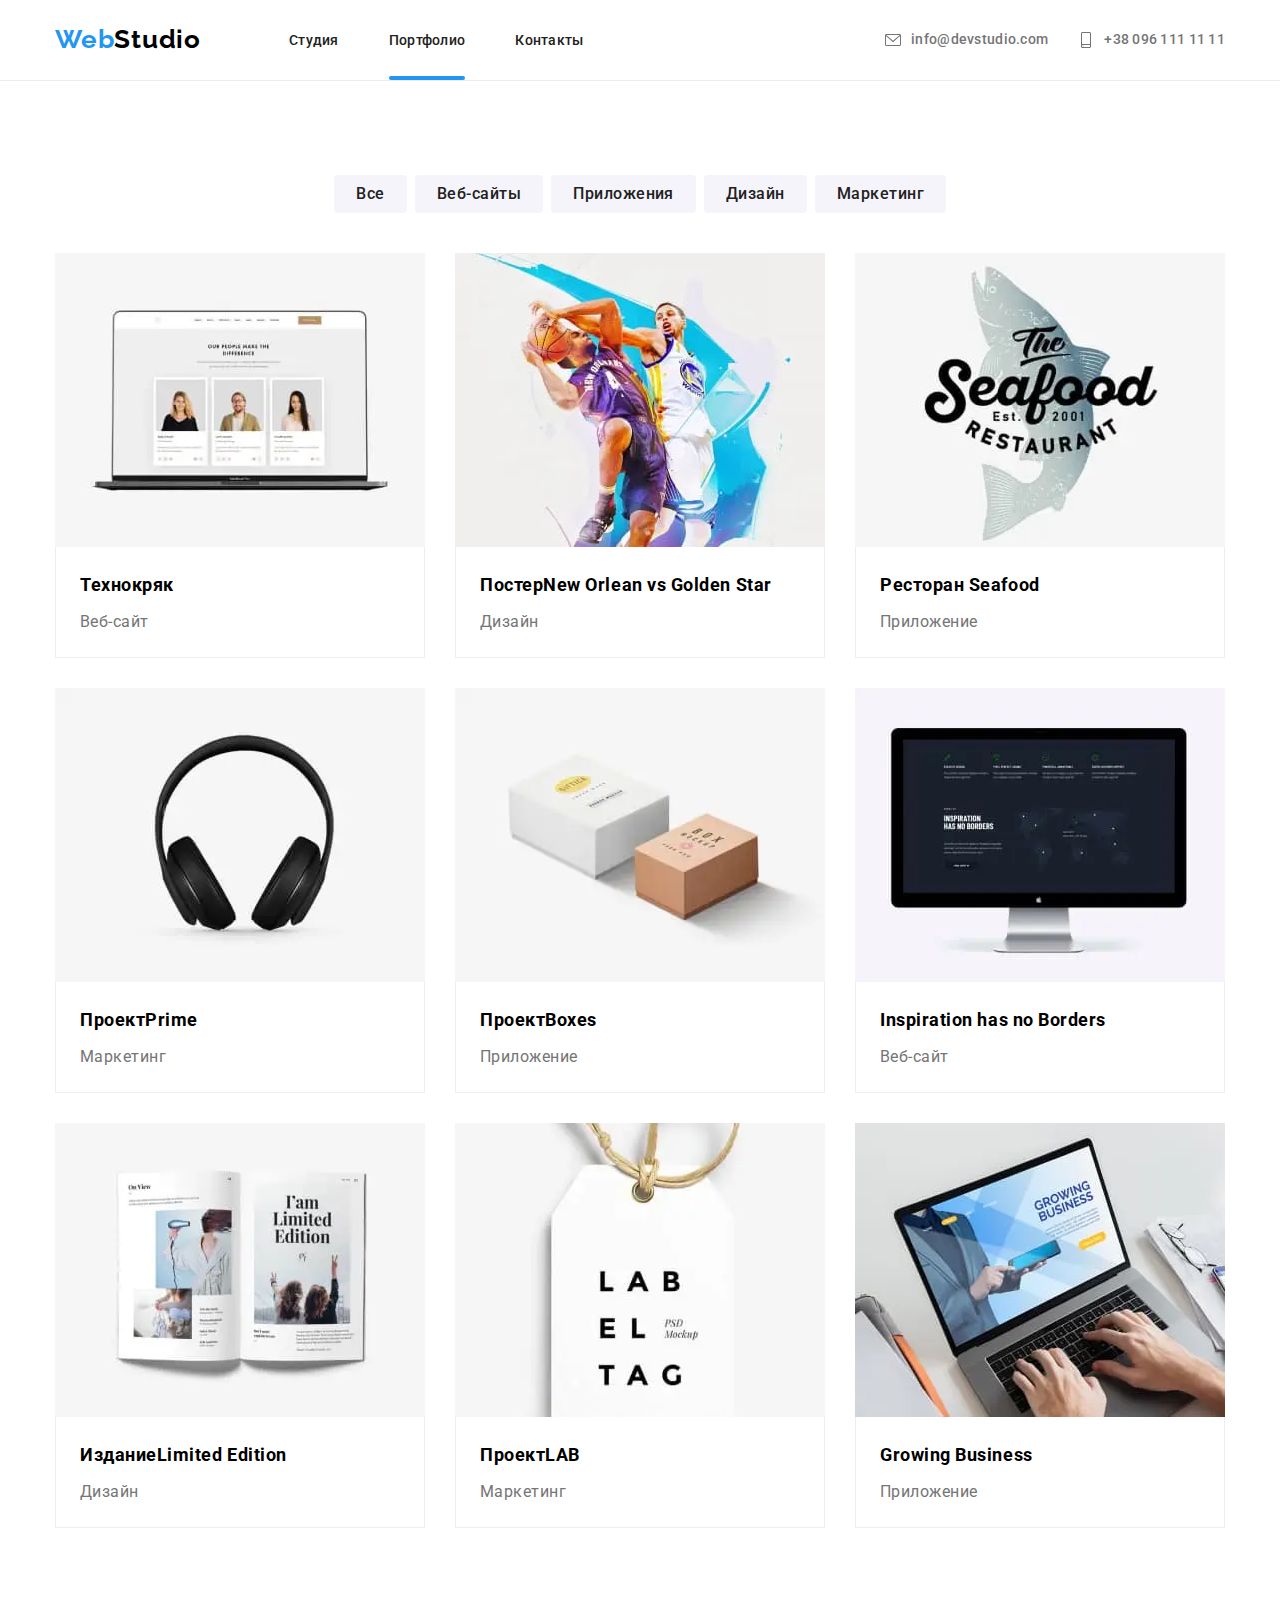
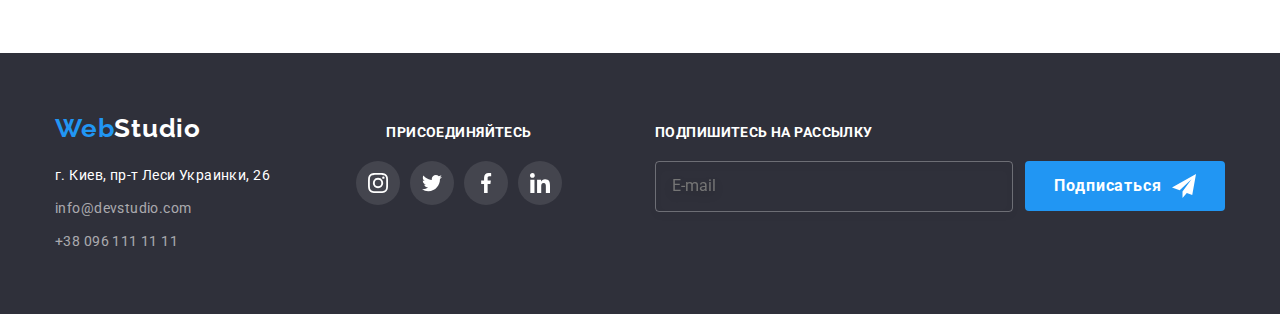
==== commit 2acea1de: "портфолио +" ====
--- a/portfolio.html
+++ b/portfolio.html
@@ -157,7 +157,7 @@
                                         srcset="./images/portfolio/img-mobile.jpg 1x, ./images/portfolio/img-mobile@2x.jpg 2x"
                                         media="(min-width:280px)">
 
-                                    <img src="./images/portfolio/img-desktop.jpg" alt="Веб-сайт">
+                                    <img src="#" alt="Веб-сайт" class="img">
                                 </picture>
 
                                 <P class="portfolio__description text-title">Технокряк это современная площадка
@@ -180,24 +180,24 @@
                                 <picture>
                                     <source
                                         srcset="./images/portfolio/img-desktop1.webp 1x, ./images/portfolio/img-desktop@2-1.webp 2x"
-                                        media="(min-width:1200px)" type="image/webp">
+                                        media="(min-width:1200px)" type="image/webp" class="img">
                                     <source
                                         srcset="./images/portfolio/img-desktop1.jpg 1x, ./images/portfolio/img-desktop@2-1.jpg 2x"
-                                        media="(min-width:1200px)">
+                                        media="(min-width:1200px)" class="img">
                                     <source
                                         srcset="./images/portfolio/img-tablet1.webp 1x, ./images/portfolio/img-tablet@2x-1.webp 2x"
-                                        media="(min-width:768px)" type="image/webp">
+                                        media="(min-width:768px)" type="image/webp" class="img">
                                     <source
                                         srcset="./images/portfolio/img-tablet1.jpg 1x, ./images/portfolio/img-tablet@2x-1.jpg 2x"
-                                        media="(min-width:768px)">
+                                        media="(min-width:768px)" class="img">
                                     <source
                                         srcset="./images/portfolio/img-mobile1.webp 1x, ./images/portfolio/img-mobile@2x-1.webp 2x"
-                                        media="(min-width:280px)" type="image/webp">
+                                        media="(min-width:280px)" type="image/webp" class="img">
                                     <source
                                         srcset="./images/portfolio/img-mobile1.jpg 1x, ./images/portfolio/img-mobile@2x-1.jpg 2x"
-                                        media="(min-width:280px)">
-
-                                    <img src="./images/portfolio/img-desktop1.jpg" alt="Дизайн">
+                                        media="(min-width:280px)" class="img" class="img">
+
+                                    <img src="№" alt="Дизайн" class="img">
                                 </picture>
                                 <P class="portfolio__description text-title">Технокряк это современная площадка
                                     распространения
@@ -220,23 +220,23 @@
                                 <picture>
                                     <source
                                         srcset="./images/portfolio/img-desktop2.webp 1x, ./images/portfolio/img-desktop@2-2.webp 2x"
-                                        media="(min-width:1200px)" type="image/webp">
+                                        media="(min-width:1200px)" type="image/webp" class="img">
                                     <source
                                         srcset="./images/portfolio/img-desktop2.jpg 1x, ./images/portfolio/img-desktop@2-2.jpg 2x"
-                                        media="(min-width:1200px)">
+                                        media="(min-width:1200px)" class="img">
                                     <source
                                         srcset="./images/portfolio/img-tablet2.webp 1x, ./images/portfolio/img-tablet@2x-2.webp 2x"
-                                        media="(min-width:768px)" type="image/webp">
+                                        media="(min-width:768px)" type="image/webp" class="img">
                                     <source
                                         srcset="./images/portfolio/img-tablet2.jpg 1x, ./images/portfolio/img-tablet@2x-2.jpg 2x"
-                                        media="(min-width:768px)">
+                                        media="(min-width:768px)" class="img">
                                     <source
                                         srcset="./images/portfolio/img-mobile2.webp 1x, ./images/portfolio/img-mobile@2x-2.webp 2x"
-                                        media="(min-width:280px)" type="image/webp">
+                                        media="(min-width:280px)" type="image/webp" class="img">
                                     <source
                                         srcset="./images/portfolio/img-mobile2.jpg 1x, ./images/portfolio/img-mobile@2x-2.jpg 2x"
-                                        media="(min-width:280px)">
-                                    <img src="#" alt="Приложение">
+                                        media="(min-width:280px)" class="img">
+                                    <img src="#" alt="Приложение" class="img">
                                 </picture>
 
                                 <P class="portfolio__description text-title">Технокряк это современная площадка
@@ -258,23 +258,29 @@
                                 <picture>
                                     <source
                                         srcset="./images/portfolio/img-desktop3.webp 1x, ./images/portfolio/img-desktop@2-3.webp 2x"
-                                        media="(min-width:1200px)" type="image/webp">
+                                        media="(min-width:1200px)" type="image/webp" class="img" class="img" class="img"
+                                        class="img" class="img" class="img">
                                     <source
                                         srcset="./images/portfolio/img-desktop3.jpg 1x, ./images/portfolio/img-desktop@2-3.jpg 2x"
-                                        media="(min-width:1200px)">
+                                        media="(min-width:1200px)" class="img" class="img" class="img" class="img"
+                                        class="img" class="img">
                                     <source
                                         srcset="./images/portfolio/img-tablet3.webp 1x, ./images/portfolio/img-tablet@2x-3.webp 2x"
-                                        media="(min-width:768px)" type="image/webp">
+                                        media="(min-width:768px)" type="image/webp" class="img" class="img" class="img"
+                                        class="img" class="img" class="img">
                                     <source
                                         srcset="./images/portfolio/img-tablet3.jpg 1x, ./images/portfolio/img-tablet@2x-3.jpg 2x"
-                                        media="(min-width:768px)">
+                                        media="(min-width:768px)" class="img" class="img" class="img" class="img"
+                                        class="img" class="img">
                                     <source
                                         srcset="./images/portfolio/img-mobile3.webp 1x, ./images/portfolio/img-mobile@2x-3.webp 2x"
-                                        media="(min-width:280px)" type="image/webp">
+                                        media="(min-width:280px)" type="image/webp" class="img" class="img" class="img"
+                                        class="img" class="img" class="img">
                                     <source
                                         srcset="./images/portfolio/img-mobile3.jpg 1x, ./images/portfolio/img-mobile@2x-3.jpg 2x"
-                                        media="(min-width:280px)">
-                                    <img src="#" alt="Маркетинг">
+                                        media="(min-width:280px)" class="img" class="img" class="img" class="img"
+                                        class="img" class="img">
+                                    <img src="#" alt="Маркетинг" class="img">
                                 </picture>
 
                                 <P class="portfolio__description text-title">Технокряк это современная площадка
@@ -297,23 +303,29 @@
 
                                     <source
                                         srcset="./images/portfolio/img-desktop4.webp 1x, ./images/portfolio/img-desktop@2-4.webp 2x"
-                                        media="(min-width:1200px)" type="image/webp">
+                                        media="(min-width:1200px)" type="image/webp" class="img" class="img" class="img"
+                                        class="img" class="img">
                                     <source
                                         srcset="./images/portfolio/img-desktop4.jpg 1x, ./images/portfolio/img-desktop@2-4.jpg 2x"
-                                        media="(min-width:1200px)">
+                                        media="(min-width:1200px)" class="img" class="img" class="img" class="img"
+                                        class="img">
                                     <source
                                         srcset="./images/portfolio/img-tablet4.webp 1x, ./images/portfolio/img-tablet@2x-4.webp 2x"
-                                        media="(min-width:768px)" type="image/webp">
+                                        media="(min-width:768px)" type="image/webp" class="img" class="img" class="img"
+                                        class="img" class="img">
                                     <source
                                         srcset="./images/portfolio/img-tablet4.jpg 1x, ./images/portfolio/img-tablet@2x-4.jpg 2x"
-                                        media="(min-width:768px)">
+                                        media="(min-width:768px)" class="img" class="img" class="img" class="img"
+                                        class="img">
                                     <source
                                         srcset="./images/portfolio/img-mobile4.webp 1x, ./images/portfolio/img-mobile@2x-4.webp 2x"
-                                        media="(min-width:280px)" type="image/webp">
+                                        media="(min-width:280px)" type="image/webp" class="img" class="img" class="img"
+                                        class="img" class="img">
                                     <source
                                         srcset="./images/portfolio/img-mobile4.jpg 1x, ./images/portfolio/img-mobile@2x-4.jpg 2x"
-                                        media="(min-width:280px)">
-                                    <img src="#" alt="Приложение">
+                                        media="(min-width:280px)" class="img" class="img" class="img" class="img"
+                                        class="img">
+                                    <img src="#" alt="Приложение" class="img">
                                 </picture>
 
                                 <P class="portfolio__description text-title">Технокряк это современная площадка
@@ -335,23 +347,26 @@
                                 <picture>
                                     <source
                                         srcset="./images/portfolio/img-desktop5.webp 1x, ./images/portfolio/img-desktop@2-5.webp 2x"
-                                        media="(min-width:1200px)" type="image/webp">
+                                        media="(min-width:1200px)" type="image/webp" class="img" class="img" class="img"
+                                        class="img">
                                     <source
                                         srcset="./images/portfolio/img-desktop5.jpg 1x, ./images/portfolio/img-desktop@2-5.jpg 2x"
-                                        media="(min-width:1200px)">
+                                        media="(min-width:1200px)" class="img" class="img" class="img" class="img">
                                     <source
                                         srcset="./images/portfolio/img-tablet5.webp 1x, ./images/portfolio/img-tablet@2x-5.webp 2x"
-                                        media="(min-width:768px)" type="image/webp">
+                                        media="(min-width:768px)" type="image/webp" class="img" class="img" class="img"
+                                        class="img">
                                     <source
                                         srcset="./images/portfolio/img-tablet5.jpg 1x, ./images/portfolio/img-tablet@2x-5.jpg 2x"
-                                        media="(min-width:768px)">
+                                        media="(min-width:768px)" class="img" class="img" class="img" class="img">
                                     <source
                                         srcset="./images/portfolio/img-mobile5.webp 1x, ./images/portfolio/img-mobile@2x-5.webp 2x"
-                                        media="(min-width:280px)" type="image/webp">
+                                        media="(min-width:280px)" type="image/webp" class="img" class="img" class="img"
+                                        class="img">
                                     <source
                                         srcset="./images/portfolio/img-mobile5.jpg 1x, ./images/portfolio/img-mobile@2x-5.jpg 2x"
-                                        media="(min-width:280px)">
-                                    <img src="#" alt="Веб-сайт">
+                                        media="(min-width:280px)" class="img" class="img" class="img" class="img">
+                                    <img src="#" alt="Веб-сайт" class="img">
                                 </picture>
                                 <P class="portfolio__description text-title">Технокряк это современная площадка
                                     распространения
@@ -371,23 +386,24 @@
                                 <picture>
                                     <source
                                         srcset="./images/portfolio/img-desktop6.webp 1x, ./images/portfolio/img-desktop@2-6.webp 2x"
-                                        media="(min-width:1200px)" type="image/webp">
+                                        media="(min-width:1200px)" type="image/webp" class="img" class="img"
+                                        class="img">
                                     <source
                                         srcset="./images/portfolio/img-desktop6.jpg 1x, ./images/portfolio/img-desktop@2-6.jpg 2x"
-                                        media="(min-width:1200px)">
+                                        media="(min-width:1200px)" class="img" class="img" class="img">
                                     <source
                                         srcset="./images/portfolio/img-tablet6.webp 1x, ./images/portfolio/img-tablet@2x-6.webp 2x"
-                                        media="(min-width:768px)" type="image/webp">
+                                        media="(min-width:768px)" type="image/webp" class="img" class="img" class="img">
                                     <source
                                         srcset="./images/portfolio/img-tablet6.jpg 1x, ./images/portfolio/img-tablet@2x-6.jpg 2x"
-                                        media="(min-width:768px)">
+                                        media="(min-width:768px)" class="img" class="img" class="img">
                                     <source
                                         srcset="./images/portfolio/img-mobile6.webp 1x, ./images/portfolio/img-mobile@2x-6.webp 2x"
-                                        media="(min-width:280px)" type="image/webp">
+                                        media="(min-width:280px)" type="image/webp" class="img" class="img" class="img">
                                     <source
                                         srcset="./images/portfolio/img-mobile6.jpg 1x, ./images/portfolio/img-mobile@2x-6.jpg 2x"
-                                        media="(min-width:280px)">
-                                    <img src="#" alt="Дизайн">
+                                        media="(min-width:280px)" class="img" class="img" class="img">
+                                    <img src="#" alt="Дизайн" class="img">
                                 </picture>
                                 <P class="portfolio__description text-title">Технокряк это современная площадка
                                     распространения
@@ -408,23 +424,23 @@
                                 <picture>
                                     <source
                                         srcset="./images/portfolio/img-desktop7.webp 1x, ./images/portfolio/img-desktop@2-7.webp 2x"
-                                        media="(min-width:1200px)" type="image/webp">
+                                        media="(min-width:1200px)" type="image/webp" class="img" class="img">
                                     <source
                                         srcset="./images/portfolio/img-desktop7.jpg 1x, ./images/portfolio/img-desktop@2-7.jpg 2x"
-                                        media="(min-width:1200px)">
+                                        media="(min-width:1200px)" class="img" class="img">
                                     <source
                                         srcset="./images/portfolio/img-tablet7.webp 1x, ./images/portfolio/img-tablet@2x-7.webp 2x"
-                                        media="(min-width:768px)" type="image/webp">
+                                        media="(min-width:768px)" type="image/webp" class="img" class="img">
                                     <source
                                         srcset="./images/portfolio/img-tablet7.jpg 1x, ./images/portfolio/img-tablet@2x-7.jpg 2x"
-                                        media="(min-width:768px)">
+                                        media="(min-width:768px)" class="img" class="img">
                                     <source
                                         srcset="./images/portfolio/img-mobile7.webp 1x, ./images/portfolio/img-mobile@2x-7.webp 2x"
-                                        media="(min-width:280px)" type="image/webp">
+                                        media="(min-width:280px)" type="image/webp" class="img" class="img">
                                     <source
                                         srcset="./images/portfolio/img-mobile7.jpg 1x, ./images/portfolio/img-mobile@2x-7.jpg 2x"
-                                        media="(min-width:280px)">
-                                    <img src="#" alt="Маркетинг">
+                                        media="(min-width:280px)" class="img" class="img">
+                                    <img src="#" alt="Маркетинг" class="img">
                                 </picture>
                                 <P class="portfolio__description text-title">Технокряк это современная площадка
                                     распространения
@@ -444,23 +460,23 @@
                                 <picture>
                                     <source
                                         srcset="./images/portfolio/img-desktop8.webp 1x, ./images/portfolio/img-desktop@2-8.webp 2x"
-                                        media="(min-width:1200px)" type="image/webp">
+                                        media="(min-width:1200px)" type="image/webp" class="img">
                                     <source
                                         srcset="./images/portfolio/img-desktop8.jpg 1x, ./images/portfolio/img-desktop@2-8.jpg 2x"
-                                        media="(min-width:1200px)">
+                                        media="(min-width:1200px)" class="img">
                                     <source
                                         srcset="./images/portfolio/img-tablet8.webp 1x, ./images/portfolio/img-tablet@2x-8.webp 2x"
-                                        media="(min-width:768px)" type="image/webp">
+                                        media="(min-width:768px)" type="image/webp" class="img">
                                     <source
                                         srcset="./images/portfolio/img-tablet8.jpg 1x, ./images/portfolio/img-tablet@2x-8.jpg 2x"
-                                        media="(min-width:768px)">
+                                        media="(min-width:768px)" class="img">
                                     <source
                                         srcset="./images/portfolio/img-mobile8.webp 1x, ./images/portfolio/img-mobile@2x-8.webp 2x"
-                                        media="(min-width:280px)" type="image/webp">
+                                        media="(min-width:280px)" type="image/webp" class="img">
                                     <source
                                         srcset="./images/portfolio/img-mobile8.jpg 1x, ./images/portfolio/img-mobile@2x-8.jpg 2x"
-                                        media="(min-width:280px)">
-                                    <img src="#" alt="Приложение">
+                                        media="(min-width:280px)" class="img">
+                                    <img src="#" alt="Приложение" class="img">
                                 </picture>
                                 <P class="portfolio__description text-title">Технокряк это современная площадка
                                     распространения
--- a/css/main.min.css
+++ b/css/main.min.css
@@ -1,2 +1,2 @@
-*,::after,::before{box-sizing:border-box}:root{-moz-tab-size:4;tab-size:4}html{line-height:1.15;-webkit-text-size-adjust:100%}body{margin:0}body{font-family:system-ui,-apple-system,'Segoe UI',Roboto,Helvetica,Arial,sans-serif,'Apple Color Emoji','Segoe UI Emoji'}hr{height:0;color:inherit}abbr[title]{text-decoration:underline dotted}b,strong{font-weight:bolder}code,kbd,pre,samp{font-family:ui-monospace,SFMono-Regular,Consolas,'Liberation Mono',Menlo,monospace;font-size:1em}small{font-size:80%}sub,sup{font-size:75%;line-height:0;position:relative;vertical-align:baseline}sub{bottom:-.25em}sup{top:-.5em}table{text-indent:0;border-color:inherit}button,input,optgroup,select,textarea{font-family:inherit;font-size:100%;line-height:1.15;margin:0}button,select{text-transform:none}[type=button],[type=reset],[type=submit],button{-webkit-appearance:button}::-moz-focus-inner{border-style:none;padding:0}:-moz-focusring{outline:1px dotted ButtonText}:-moz-ui-invalid{box-shadow:none}legend{padding:0}progress{vertical-align:baseline}::-webkit-inner-spin-button,::-webkit-outer-spin-button{height:auto}[type=search]{-webkit-appearance:textfield;outline-offset:-2px}::-webkit-search-decoration{-webkit-appearance:none}::-webkit-file-upload-button{-webkit-appearance:button;font:inherit}summary{display:list-item}.visually-hidden{position:absolute;width:1px;height:1px;margin:-1px;border:0;padding:0;white-space:nowrap;clip-path:inset(100%);clip:rect(0 0 0 0);overflow:hidden}.container{padding-left:15px;padding-right:15px}@media screen and (min-width: 480px){.container{width:480px;margin:0 auto}}@media screen and (min-width: 768px){.container{width:768px;margin:0 auto}}@media screen and (min-width: 1200px){.container{width:1200px;margin:0 auto}}body{color:#757575;font-family:'Roboto', sans-serif;background-color:#fff}.body.modal-open{overflow:hidden}.text-title{margin-top:0;margin-bottom:0}.list{margin:0;padding:0;list-style:none}.link{text-decoration:none}.img{display:block;max-width:100%;height:auto}.current{color:#2196F3;transition:color 250ms cubic-bezier(0.4, 0, 0.2, 1)}.current::after{position:absolute;display:block;content:"";width:100%;height:4px;bottom:0;background:#2196F3;border-radius:2px}.header{border-bottom:1px solid #ECECEC}.header__section{display:flex;justify-content:space-between;align-items:center}@media screen and (min-width: 1200px){.header__section{align-items:baseline}}.header__mobile-menu-btn{background-color:transparent;padding:0;border:0;line-height:0;width:40px;height:40px}@media screen and (min-width: 768px){.header__mobile-menu-btn{display:none}}.header__mobile-menu-btn:focus .header__mobile-menu-icon,.header__mobile-menu-btn:hover .header__mobile-menu-icon{fill:#2196F3}.header__mobile-menu-icon{width:24px;height:16px;transition:fill 250ms cubic-bezier(0.4, 0, 0.2, 1)}.nav{display:flex;align-items:center}@media screen and (min-width: 768px){.nav__list_margin{margin-left:88px}}@media screen and (min-width: 1200px){.nav__list_margin{margin-left:93px}}.nav__list-item--contacts{margin-bottom:10px}.nav__list-item--contacts:last-child{margin-bottom:0}@media screen and (min-width: 1200px){.nav__list-item--contacts{margin-right:30px;margin-bottom:0}.nav__list-item--contacts:last-child{margin-right:0}}.nav__list-item{margin-right:50px}.nav__list-item:last-child{margin-right:0}.nav__list-link:hover,.nav__list-link:focus,.nav__list-link:hover::after,.nav__list-link:focus::after{color:#2196F3}.nav__list-contacts{align-items:center;display:none;padding-top:21px;padding-bottom:21px}@media screen and (min-width: 768px){.nav__list-contacts{display:block}}@media screen and (min-width: 1200px){.nav__list-contacts{display:flex}}@media screen and (min-width: 1200px){.nav__list-item:last-child{margin-left:auto;margin-right:0}}.nav__contacts:hover,.nav__contacts:focus,.nav__icon:focus,.nav__icon:hover{color:#2196F3;fill:#2196F3}.nav__style{font-size:14px;font-weight:500;letter-spacing:.02em;font-style:normal;line-height:1.14;color:#212121;position:relative;padding-top:32px;padding-bottom:32px;transition:color 250ms cubic-bezier(0.4, 0, 0.2, 1)}.nav__list{width:294px;left:453px;top:32px;display:none}@media screen and (min-width: 768px){.nav__list{display:flex;margin-left:88px}}@media screen and (min-width: 1200px){.nav__list{display:flex}}.nav__contacts{justify-content:center;align-items:center;font-size:14px;font-weight:500;letter-spacing:.02em;font-style:normal;line-height:1.14;color:#757575;transition:color 250ms cubic-bezier(0.4, 0, 0.2, 1);display:none}@media screen and (min-width: 768px){.nav__contacts{display:block}}@media screen and (min-width: 1200px){.nav__contacts{display:flex}}.nav__icon{width:16px;height:16px;margin-right:10px;fill:currentColor;transition:fill 250ms cubic-bezier(0.4, 0, 0.2, 1)}@media screen and (min-width: 1200px){.nav__icon{display:block}}.hero{padding-top:118px;padding-bottom:118px;background-color:#2F303A;text-align:center;background-repeat:no-repeat;background-size:cover;background-image:linear-gradient(rgba(47,48,58,0.4), rgba(47,48,58,0.4)),url("../images/hero/mobile-img.jpg")}@media (min-device-pixel-ratio: 2) and (max-width: 767px), (min-resolution: 192dpi), (min-resolution: 2dppx){.hero{background-image:linear-gradient(rgba(47,48,58,0.4), rgba(47,48,58,0.4)),url("../images/hero/mobile-img@2x.jpg")}}@media screen and (min-width: 768px){.hero{background-image:linear-gradient(rgba(47,48,58,0.4), rgba(47,48,58,0.4)),url("../images/hero/table-img.jpg")}}@media screen and (min-width: 768px) and (min-device-pixel-ratio: 2) and (min-width: 768px), screen and (min-width: 768px) and (min-resolution: 192dpi), screen and (min-width: 768px) and (min-resolution: 2dppx){.hero{background-image:linear-gradient(rgba(47,48,58,0.4), rgba(47,48,58,0.4)),url("../images/hero/table-img@2x.jpg")}}@media screen and (min-width: 1200px){.hero{padding-top:200px;padding-bottom:200px;background-image:linear-gradient(rgba(47,48,58,0.4), rgba(47,48,58,0.4)),url("../images/hero/hero.jpg")}}@media screen and (min-width: 1200px) and (min-device-pixel-ratio: 2) and (min-width: 1200px), screen and (min-width: 1200px) and (min-resolution: 192dpi), screen and (min-width: 1200px) and (min-resolution: 2dppx){.hero{background-image:linear-gradient(rgba(47,48,58,0.4), rgba(47,48,58,0.4)),url("../images/hero/hero@2.jpg")}}.hero__title{font-size:26px;font-weight:900;letter-spacing:.06em;font-style:normal;line-height:1.62;margin-top:0;margin-bottom:30px;color:#fff;text-transform:uppercase}@media screen and (min-width: 1200px){.hero__title{font-size:44px;font-weight:900;letter-spacing:.06em;font-style:normal;line-height:1.36}}.hero__button{display:flex;justify-content:center}.features{padding-bottom:60px;color:#212121;font-size:36px;line-height:1.16}.features__block-icon{display:flex;justify-content:center;height:120px;align-items:center;background:#F5F4FA;border-radius:4px;margin-bottom:30px}@media screen and (min-width: 1200px){.features{padding-bottom:94px}}.features__title{margin-bottom:10px;font-size:14px;font-weight:700;letter-spacing:.03em;font-style:normal;line-height:1.14;color:#212121;text-transform:uppercase;text-align:center}@media screen and (min-width: 768px){.features__title{text-align:start}}.features__text{color:#757575;font-weight:400;font-size:14px;line-height:1.71}.features__icon{width:70px;height:70px}.features__list{padding-top:60px}@media screen and (min-width: 768px){.features__list{display:flex;flex-wrap:wrap;margin-left:-30px}}@media screen and (min-width: 1200px){.features__list{display:flex;margin-left:-30px}}.features__list-item{margin-bottom:30px}@media screen and (min-width: 480px){.features__list-item{margin-top:30px}}@media screen and (min-width: 768px){.features__list-item{margin-bottom:0;margin-left:30px;margin-top:30px;flex-basis:calc((100% - 60px) / 2)}}@media screen and (min-width: 768px) and (min-width: 1200px){.features__list-item{margin-bottom:0;margin-left:30px;margin-top:30px;flex-basis:calc((100% - 120px) / 4)}}.command{padding-bottom:60px;background-color:#F5F4FA}.command__card-title{font-size:16px;font-weight:500;letter-spacing:.03em;font-style:normal;line-height:1.19;margin-top:0;margin-bottom:10px;color:#000;text-align:center}.command__card-text{font-size:16px;font-weight:400;letter-spacing:.03em;font-style:normal;line-height:1.19;margin-top:0;text-align:center}.command__social-list{display:flex;justify-content:space-between;margin-top:16px}.command__card{display:block;margin-top:30px;text-align:center;padding-left:40px;padding-right:40px;padding-bottom:20px}@media screen and (min-width: 480px){.command__card{padding-left:122px;padding-right:122px;padding-bottom:24px}}@media screen and (min-width: 768px){.command__card{padding-left:74px;padding-right:74px;padding-bottom:24px}}@media screen and (min-width: 1200px){.command__card{padding-bottom:30px;padding-left:32px;padding-right:32px}}.command__title{font-size:28px;font-weight:700;letter-spacing:.03em;font-style:normal;line-height:1.18;text-align:center;margin-bottom:30px;padding-top:60px;color:#212121}@media screen and (min-width: 1200px){.command__title{font-size:36px;font-weight:700;letter-spacing:.03em;font-style:normal;line-height:1.17;margin-bottom:50px;padding-top:0}}@media screen and (min-width: 280px){.command__list{display:block;margin-bottom:30px}}@media screen and (min-width: 768px){.command__list{display:flex;flex-wrap:wrap;margin-left:-30px;margin-top:-30px}}@media screen and (min-width: 1200px){.command__list{display:flex;margin-left:-30px;margin-top:-30px}}.command__list-item{margin-bottom:30px;box-shadow:0px 1px 3px rgba(0,0,0,0.12),0px 1px 1px rgba(0,0,0,0.14),0px 2px 1px rgba(0,0,0,0.2);border-radius:0px 0px 4px 4px}@media screen and (min-width: 768px){.command__list-item{display:flex;flex-wrap:wrap;margin-bottom:0;margin-left:30px;margin-top:30px;flex-basis:calc((100% - 60px) / 2)}}@media screen and (min-width: 1200px){.command__list-item{margin-bottom:0;margin-left:30px;margin-top:30px;flex-basis:calc((100% - 120px) / 4)}}.command__icon-link{display:flex;justify-content:center;align-items:center;border-radius:50%;width:44px;height:44px;color:#AFB1B8;transition:background-color 250ms cubic-bezier(0.4, 0, 0.2, 1)}.command__icon-link:hover,.command__icon-link:focus{background-color:#2196F3}.command__icon-link:hover .command__icon,.command__icon-link:focus .command__icon{fill:#fff}.command__social-list-icon:last-child{margin-right:0}.command__social-list-icon{margin-right:10px}.command__icon{width:20px;height:20px;fill:currentColor;transition:fill 250ms cubic-bezier(0.4, 0, 0.2, 1)}.work__list-item{position:relative;width:370px;height:295px}.work__list-item:nth-child(-n+2){margin-left:0;margin-right:30px}.work__description-title{font-size:14px;font-weight:700;letter-spacing:.03em;font-style:normal;line-height:1.14;text-align:center;text-transform:uppercase;color:#fff}.work__block{padding-bottom:94px;display:none}@media screen and (min-width: 1200px){.work__block{display:block}}.work__title{margin-top:0;margin-bottom:50px;padding-top:0;color:#212121;font-weight:700;font-size:36px;line-height:1.16;text-align:center}.work__description{display:flex;align-items:center;justify-content:center;position:absolute;bottom:0;width:100%;height:70px;margin:0;background:rgba(47,48,58,0.8)}@media screen and (min-width: 1200px){.work__list{display:flex}}.clients{padding-top:60px;padding-bottom:60px}@media screen and (min-width: 1200px){.clients{padding-top:94px;padding-bottom:109px}}.clients__title{text-align:center;margin-bottom:30px;font-size:28px;font-weight:700;letter-spacing:.03em;font-style:normal;line-height:1.18;color:#212121}@media screen and (min-width: 1200px){.clients__title{font-size:36px;font-weight:700;letter-spacing:.03em;font-style:normal;line-height:1.17;margin-bottom:50px}}@media screen and (max-width: 319px){.clients__list{display:block}}@media screen and (min-width: 480px){.clients__list{display:flex;flex-wrap:wrap;margin-left:-30px;margin-top:-30px}}@media screen and (min-width: 1200px){.clients__list{flex-wrap:nowrap}}@media screen and (max-width: 479px){.clients__item{margin-bottom:30px}}@media screen and (min-width: 480px){.clients__item{margin-left:30px;margin-top:30px;flex-basis:calc((100% - 2*30px) / 2)}}@media screen and (min-width: 768px){.clients__item{margin-left:30px;margin-top:30px;flex-basis:calc((100% - 3*30px) / 3)}}@media screen and (min-width: 1200px){.clients__item{margin-left:30px;margin-top:30px;flex-basis:calc((100% - 4*30px) / 5)}}.clients__icon{fill:#AFB1B8;transition:fill 250ms cubic-bezier(0.4, 0, 0.2, 1)}.clients__icon-link{display:flex;justify-content:center;align-items:center;height:92px;border:1px solid #AFB1B8;box-sizing:border-box;border-radius:4px;transition:border 250ms cubic-bezier(0.4, 0, 0.2, 1)}@media screen and (min-width: 1200px){.clients__icon-link{width:172px}}.clients__icon-link:hover,.clients__icon-link:focus{border:1px solid #2196F3}.clients__icon-link:hover .clients__icon,.clients__icon-link:focus .clients__icon{fill:#2196F3}.footer{background-color:#2F303A;padding-top:60px;padding-bottom:60px}@media screen and (min-width: 768px){.footer{display:flex}}@media screen and (min-width: 1200px){.footer{display:flex}}.footer__footer-block{text-align:center}@media screen and (min-width: 768px){.footer__footer-block{display:flex;justify-content:center;align-items:baseline;text-align:center}}@media screen and (min-width: 1200px){.footer__footer-block{display:flex;text-align:start;margin:0}}@media screen and (min-width: 1200px){.footer__block-desktop{display:flex;align-items:baseline}}.footer__address{font-size:14px;font-weight:400;letter-spacing:.03em;font-style:normal;line-height:1.71;display:block;color:#fff;margin-top:0;margin-bottom:0}@media screen and (max-width: 768px){.footer__address{margin-bottom:60px}}@media screen and (min-width: 1200px){.footer__address{width:231px}}.footer__address-name,.footer__address-list .footer__address-list-item{font-size:14px;font-weight:400;letter-spacing:.03em;font-style:normal;line-height:1.71;margin-bottom:9px}.footer__address-list-item:last-child{margin-bottom:0px}.footer__address-list .footer__contacts{color:rgba(255,255,255,0.6);transition:color 250ms cubic-bezier(0.4, 0, 0.2, 1)}.footer__address-list .footer__contacts:hover,.footer__address-list .footer__contacts:focus{color:#2196F3}.footer__social-section{text-align:center}@media screen and (min-width: 480px){.footer__social-section{margin-top:60px}}@media screen and (min-width: 768px){.footer__social-section{margin-left:165px;margin-top:0}}@media screen and (min-width: 1200px){.footer__social-section{width:206px;margin-left:70px;align-items:baseline;margin-top:0}}.footer__social-list{display:flex;justify-content:center}.footer__icon{display:flex;align-items:center;width:20px;height:20px;fill:#fff}.footer__link-social{display:flex;justify-content:center;align-items:center;border-radius:50%;width:44px;height:44px;background:rgba(255,255,255,0.1);transition:background-color 250ms cubic-bezier(0.4, 0, 0.2, 1)}.footer__link-social:hover,.footer__link-social:focus{background-color:#2196F3}.footer__icon-item{display:flex;margin-right:10px}.footer__icon-item:last-child{margin-right:0}.footer__text{text-transform:uppercase;font-size:14px;font-weight:700;letter-spacing:.03em;font-style:normal;line-height:1.14;margin-top:0;margin-bottom:20px;color:#fff}.subscribe{text-align:center;margin-top:60px}@media screen and (min-width: 1200px){.subscribe{margin-top:0;text-align:start;margin-left:93px}}.subscribe__input:hover,.subscribe__input:focus{border-color:#2196F3;outline:none}@media screen and (min-width: 768px){.subscribe__container{display:block}}@media screen and (min-width: 1200px){.subscribe__container{display:flex;justify-content:flex-end}}.subscribe__input{display:flex;width:100%;padding-top:15px;padding-bottom:15px;padding-left:16px;color:#fff;border:1px solid rgba(255,255,255,0.3);box-sizing:border-box;filter:drop-shadow(0px 4px 4px rgba(0,0,0,0.15));border-radius:4px;background-color:transparent;transition:border-color 250ms cubic-bezier(0.4, 0, 0.2, 1)}@media screen and (min-width: 768px) and (min-width: 1200px){.subscribe__input{width:358px;justify-content:center;margin-right:0}}.button-submit__icon{display:flex;position:absolute;align-items:center}.button-submit__input-icon{display:block;margin-left:10px;width:24px;height:24px}.button-submit{text-align:center;margin-left:auto;margin-right:auto;margin-top:20px;width:200px;height:50px}@media screen and (min-width: 768px){.button-submit{text-align:center;margin-left:291px;margin-right:277px;margin-top:20px}}@media screen and (min-width: 1200px){.button-submit{margin-left:12px;margin-right:0;margin-top:0}}.portfolio{padding-top:66px;padding-bottom:60px}@media screen and (min-width: 1200px){.portfolio{padding-top:94px;padding-bottom:91px}}.portfolio__list-filter{display:flex;flex-wrap:wrap;margin-bottom:40px}@media screen and (min-width: 768px){.portfolio__list-filter{justify-content:center}}.portfolio__button:nth-child(-n+3){margin-bottom:15px}@media screen and (min-width: 768px){.portfolio{margin-top:0;margin-bottom:34px}.portfolio__button:nth-child(-n+3){margin-bottom:0}}.portfolio__button:nth-child(-n+4){margin-left:0;margin-right:8px}.portfolio__filters{font-size:16px;font-weight:500;letter-spacing:.03em;font-style:normal;line-height:1.63;padding:6px 22px;border-radius:4px;border:#2196F3;min-width:73px;color:#212121;background:#F5F4FA;text-align:center;cursor:pointer;transition:box-shadow 250ms cubic-bezier(0.4, 0, 0.2, 1),background-color 250ms cubic-bezier(0.4, 0, 0.2, 1),color 250ms cubic-bezier(0.4, 0, 0.2, 1)}.portfolio__filters:hover,.portfolio__filters:focus{box-shadow:0px 3px 1px rgba(0,0,0,0.1),0px 1px 2px rgba(0,0,0,0.08),0px 2px 2px rgba(0,0,0,0.12);background-color:#2196F3;color:#fff}@media screen and (min-width: 768px){.portfolio__list{display:flex;flex-wrap:wrap;margin-left:-30px;margin-top:-30px}}.portfolio__list-item{display:block;margin-bottom:30px;margin-left:0;margin-top:0}.portfolio__list-item:last-child{margin-bottom:0}@media screen and (min-width: 768px){.portfolio__list-item{margin-bottom:0;margin-left:30px;margin-top:30px;flex-basis:calc((100% - 60px) / 2)}}@media screen and (min-width: 1200px){.portfolio__list-item{flex-basis:calc((100% - 90px) / 3)}}.portfolio__link:hover,.portfolio__link:focus{box-shadow:0px 1px 1px rgba(0,0,0,0.12),0px 4px 4px rgba(0,0,0,0.06),1px 4px 6px rgba(0,0,0,0.16)}.portfolio__card-border{border-bottom:1px solid #eee;border-right:1px solid #eee;border-left:1px solid #eee;box-sizing:border-box;padding:20px 24px}.portfolio__title{font-size:18px;font-weight:700;letter-spacing:.03em;font-style:normal;line-height:2;color:#000;margin-bottom:4px}.portfolio__text{font-size:16px;font-weight:400;letter-spacing:.03em;font-style:normal;line-height:1.88;color:#757575}.portfolio__img-section{display:block;position:relative;overflow:hidden}@media screen and (min-width: 768px){.portfolio__img-section{width:354px}}@media screen and (min-width: 1200px){.portfolio__img-section{width:100%}}.portfolio__link{display:block;position:relative}.portfolio__description{font-size:18px;font-weight:400;letter-spacing:.03em;font-style:normal;line-height:1.56;display:block;position:absolute;width:100%;height:100%;padding-top:63px;padding-left:23px;padding-right:23px;background:rgba(33,150,243,0.9);color:#fff;transform:translateY(100%);transition:transform 250ms cubic-bezier(0.4, 0, 0.2, 1)}.portfolio__link:hover .portfolio__description,.portfolio__link:focus .portfolio__description{transform:translateY(-100%)}.backdrop{position:fixed;top:0;left:0;width:100%;height:100%;padding-left:15px;padding-right:15px;background:rgba(0,0,0,0.2);opacity:1;transition:opacity 250ms cubic-bezier(0.4, 0, 0.2, 1);overflow-y:scroll}.backdrop.is-hidden{opacity:0;visibility:hidden;pointer-events:none}.backdrop__conteiner{position:absolute;min-width:360px;padding:40px;top:50%;left:50%;transform:translate(-50%, -50%);background:#fff;box-shadow:0px 1px 3px rgba(0,0,0,0.12),0px 1px 1px rgba(0,0,0,0.14),0px 2px 1px rgba(0,0,0,0.2);border-radius:4px}@media screen and (min-width: 480px){.backdrop__conteiner{width:450px}}@media screen and (min-width: 1200px){.backdrop__conteiner{width:528px}}.license{display:flex;justify-content:center;align-items:center;margin-bottom:30px}.license__checkbox-container{position:relative;display:flex;align-items:center}.license__checkbox{width:1px;height:1px;margin:-1px;border:0;padding:0;white-space:nowrap;clip-path:inset(100%);clip:rect(0 0 0 0);overflow:hidden}.license__icon-checkbox{display:flex;position:relative;justify-content:center;align-items:center;width:16px;height:15px;margin-right:9px;border:2px solid #212121;border-radius:2px;transition:background-color 250ms cubic-bezier(0.4, 0, 0.2, 1),border-color 250ms cubic-bezier(0.4, 0, 0.2, 1),background-origin 250ms cubic-bezier(0.4, 0, 0.2, 1)}.license__icon-checkbox:hover,.license__checkbox:focus+.license__icon-checkbox{border-color:#2196F3}.license__checkbox:checked+.license__icon-checkbox{background-color:#2196F3;border-color:#2196F3;background-origin:border-box}.license__checkbox-text{display:inline-block;color:#757575;font-size:12px;font-weight:400;letter-spacing:.03em;font-style:normal;line-height:1.17}@media screen and (min-width: 1200px){.license__checkbox-text{font-size:14px;font-weight:400;letter-spacing:.03em;font-style:normal;line-height:1.71}}.license__checkbox-text-doc{color:#2196F3;text-decoration-line:underline}.license__input-icon-checkbox{display:block;position:absolute;width:16px;height:15px;cursor:pointer}.license__button-submit{width:200px;height:50px;margin-left:auto;margin-right:auto}.button{display:flex;padding:10px 32px;border-radius:4px;border:#2196F3;min-width:200px;font-size:16px;font-weight:700;letter-spacing:.06em;font-style:normal;line-height:1.88;background:#2196F3;box-shadow:rgba(0,0,0,0.15);color:#fff;align-items:center;justify-content:center;text-align:center;cursor:pointer;transition:background 250ms cubic-bezier(0.4, 0, 0.2, 1),box-shadow 250ms cubic-bezier(0.4, 0, 0.2, 1)}.button:hover,.button:focus,.button-submit:hover,.button-submit:focus{background:#188CE8;box-shadow:rgba(0,0,0,0.15)}.footer__submit-button:hover,.footer__submit-button:focus{background:#188CE8;box-shadow:rgba(0,0,0,0.15)}.logo{display:block;font-size:26px;font-weight:700;letter-spacing:.03em;font-style:normal;line-height:1.19;padding-top:16px;padding-bottom:16px;color:#000;font-family:'Raleway', sans-serif;animation:pulse 500ms 6 cubic-bezier(0.4, 0, 0.2, 1) 250ms}@media screen and (min-width: 768px){.logo{padding-top:26px;padding-bottom:26px}}@media screen and (min-width: 1200px){.logo{padding-top:24px;padding-bottom:25px}}.logo__weblogo{color:#2196F3;font-size:26px;font-weight:700;letter-spacing:.03em;font-style:normal;line-height:1.19}.logo-footer--white{color:#fff;animation:none}.logo-footer__logo{padding:0;margin-bottom:20px}.modal{display:block}.modal__link-close{position:absolute;display:flex;justify-content:center;align-items:center;border-radius:50%;padding:0;top:8px;right:8px;width:30px;height:30px;background:#fff;border:1px solid rgba(0,0,0,0.1);box-sizing:border-box;cursor:pointer}.modal__icon{width:18px;height:18px;transition:fill 250ms cubic-bezier(0.4, 0, 0.2, 1)}.modal__link-close:hover .modal__icon,.modal__icon:hover,.modal__link-close:focus .modal__icon{fill:#2196F3}.form{flex-direction:column}.form__input-icon{display:block;position:absolute;width:18px;height:18px;top:50%;left:12px;transform:translateY(-50%);transition:fill 250ms cubic-bezier(0.4, 0, 0.2, 1);cursor:pointer}.form__icon:focus-within>.form__input-icon,.form__icon:hover>.form__input-icon{fill:#2196F3}.form__feedback-input{display:flex;width:100%;height:120px;padding:12px 16px;border:1px solid rgba(33,33,33,0.2);border-radius:4px;resize:none;margin-bottom:20px;cursor:pointer;outline:none}.form__feedback-input::placeholder{color:rgba(117,117,117,0.5)}.form__input:hover,.form__feedback-input:hover,.form__feedback-input:focus,.form__input:focus{border-color:#2196F3;outline:none}.form__title{font-size:20px;font-weight:700;letter-spacing:.03em;font-style:normal;line-height:1.5;text-align:center;margin-bottom:10px;color:#212121}@media screen and (min-width: 1200px){.form__title{font-size:20px;font-weight:700;letter-spacing:.03em;font-style:normal;line-height:1.15}}.form__user{display:block;margin-bottom:4px}.form__description{font-size:12px;font-weight:400;letter-spacing:.03em;font-style:.01em;line-height:1.17;display:block;margin-bottom:4px;color:#757575}.form__icon{position:relative;display:block;width:100%;margin-bottom:10px}.form__input{display:flex;width:100%;height:40px;padding-left:35px;border:1px solid rgba(33,33,33,0.2);box-sizing:border-box;border-radius:4px;transition:border-color 250ms cubic-bezier(0.4, 0, 0.2, 1);cursor:pointer}.mobile-menu{z-index:100;position:fixed;top:0;left:0;width:100vw;height:100vw;background:#FFFFFF;opacity:0;visibility:hidden;pointer-events:none;transition:opacity 250ms cubic-bezier(0.4, 0, 0.2, 1);overflow-x:scroll}.mobile-menu.is-open{opacity:1;visibility:visible;pointer-events:auto}@media screen and (min-width: 768px){.mobile-menu{display:none}}.mobile-menu__close:hover .mobile-menu__icon,.mobile-menu__icon:hover,.mobile-menu__close:focus .mobile-menu__icon{fill:#2196F3}.mobile-menu__container{position:relative;padding-top:48px;padding-bottom:48px}.mobile-menu__close{position:absolute;display:flex;justify-content:center;align-items:center;border-radius:50%;padding:0;top:10px;right:15px;width:40px;height:40px;background:#fff;border:transparent;box-sizing:border-box;transition:250ms cubic-bezier(0.4, 0, 0.2, 1)}.mobile-menu__icon{width:19px;height:19px;transition:fill 250ms cubic-bezier(0.4, 0, 0.2, 1)}.mobile-menu__item{display:block;margin-bottom:32px}.mobile-menu__item:last-child{margin-bottom:0}.mobile-menu__item .mobile-nav__style{font-size:40px;font-weight:500;letter-spacing:.02em;font-style:normal;line-height:1.18;color:#212121;position:relative}.mobile-menu__item .mobile-nav__style.active{color:#2196F3}.mobile-menu_nav{margin-bottom:302px}.mobile-menu_contacts{display:block;margin-bottom:64px}.mobile-menu__item-contacts{margin-bottom:32px}.mobile-menu__item-contacts:last-child{margin-bottom:0}.mobile-menu__list-social{display:flex;flex-wrap:wrap;justify-content:space-between}.mobile-menu__item-link{font-size:18px;font-weight:500;letter-spacing:.02em;font-style:normal;line-height:1.22;color:#2196F3}.mobile-nav__contacts-phone{font-size:34px;font-weight:500;letter-spacing:.02em;font-style:normal;line-height:1.18;color:#2196F3}.mobile-nav__contacts-email{font-size:28px;font-weight:500;letter-spacing:.02em;font-style:normal;line-height:1;color:#757575}
+*,::after,::before{box-sizing:border-box}:root{-moz-tab-size:4;tab-size:4}html{line-height:1.15;-webkit-text-size-adjust:100%}body{margin:0}body{font-family:system-ui,-apple-system,'Segoe UI',Roboto,Helvetica,Arial,sans-serif,'Apple Color Emoji','Segoe UI Emoji'}hr{height:0;color:inherit}abbr[title]{text-decoration:underline dotted}b,strong{font-weight:bolder}code,kbd,pre,samp{font-family:ui-monospace,SFMono-Regular,Consolas,'Liberation Mono',Menlo,monospace;font-size:1em}small{font-size:80%}sub,sup{font-size:75%;line-height:0;position:relative;vertical-align:baseline}sub{bottom:-.25em}sup{top:-.5em}table{text-indent:0;border-color:inherit}button,input,optgroup,select,textarea{font-family:inherit;font-size:100%;line-height:1.15;margin:0}button,select{text-transform:none}[type=button],[type=reset],[type=submit],button{-webkit-appearance:button}::-moz-focus-inner{border-style:none;padding:0}:-moz-focusring{outline:1px dotted ButtonText}:-moz-ui-invalid{box-shadow:none}legend{padding:0}progress{vertical-align:baseline}::-webkit-inner-spin-button,::-webkit-outer-spin-button{height:auto}[type=search]{-webkit-appearance:textfield;outline-offset:-2px}::-webkit-search-decoration{-webkit-appearance:none}::-webkit-file-upload-button{-webkit-appearance:button;font:inherit}summary{display:list-item}.visually-hidden{position:absolute;width:1px;height:1px;margin:-1px;border:0;padding:0;white-space:nowrap;clip-path:inset(100%);clip:rect(0 0 0 0);overflow:hidden}.container{padding-left:15px;padding-right:15px}@media screen and (min-width: 480px){.container{width:480px;margin:0 auto}}@media screen and (min-width: 768px){.container{width:768px;margin:0 auto}}@media screen and (min-width: 1200px){.container{width:1200px;margin:0 auto}}body{color:#757575;font-family:'Roboto', sans-serif;background-color:#fff}.body.modal-open{overflow:hidden}.text-title{margin-top:0;margin-bottom:0}.list{margin:0;padding:0;list-style:none}.link{text-decoration:none}.img{display:block;max-width:100%;height:auto}.current{color:#2196F3;transition:color 250ms cubic-bezier(0.4, 0, 0.2, 1)}.current::after{position:absolute;display:block;content:"";width:100%;height:4px;bottom:0;background:#2196F3;border-radius:2px}.header{border-bottom:1px solid #ECECEC}.header__section{display:flex;justify-content:space-between;align-items:center}@media screen and (min-width: 1200px){.header__section{align-items:baseline}}.header__mobile-menu-btn{background-color:transparent;padding:0;border:0;line-height:0;width:40px;height:40px}@media screen and (min-width: 768px){.header__mobile-menu-btn{display:none}}.header__mobile-menu-btn:focus .header__mobile-menu-icon,.header__mobile-menu-btn:hover .header__mobile-menu-icon{fill:#2196F3}.header__mobile-menu-icon{width:24px;height:16px;transition:fill 250ms cubic-bezier(0.4, 0, 0.2, 1)}.nav{display:flex;align-items:center}@media screen and (min-width: 768px){.nav__list_margin{margin-left:88px}}@media screen and (min-width: 1200px){.nav__list_margin{margin-left:93px}}.nav__list-item--contacts{margin-bottom:10px}.nav__list-item--contacts:last-child{margin-bottom:0}@media screen and (min-width: 1200px){.nav__list-item--contacts{margin-right:30px;margin-bottom:0}.nav__list-item--contacts:last-child{margin-right:0}}.nav__list-item{margin-right:50px}.nav__list-item:last-child{margin-right:0}.nav__list-link:hover,.nav__list-link:focus,.nav__list-link:hover::after,.nav__list-link:focus::after{color:#2196F3}.nav__list-contacts{align-items:center;display:none;padding-top:21px;padding-bottom:21px}@media screen and (min-width: 768px){.nav__list-contacts{display:block}}@media screen and (min-width: 1200px){.nav__list-contacts{display:flex}}@media screen and (min-width: 1200px){.nav__list-item:last-child{margin-left:auto;margin-right:0}}.nav__contacts:hover,.nav__contacts:focus,.nav__icon:focus,.nav__icon:hover{color:#2196F3;fill:#2196F3}.nav__style{font-size:14px;font-weight:500;letter-spacing:.02em;font-style:normal;line-height:1.14;color:#212121;position:relative;padding-top:32px;padding-bottom:32px;transition:color 250ms cubic-bezier(0.4, 0, 0.2, 1)}.nav__list{width:294px;left:453px;top:32px;display:none}@media screen and (min-width: 768px){.nav__list{display:flex;margin-left:88px}}@media screen and (min-width: 1200px){.nav__list{display:flex}}.nav__contacts{justify-content:center;align-items:center;font-size:14px;font-weight:500;letter-spacing:.02em;font-style:normal;line-height:1.14;color:#757575;transition:color 250ms cubic-bezier(0.4, 0, 0.2, 1);display:none}@media screen and (min-width: 768px){.nav__contacts{display:block}}@media screen and (min-width: 1200px){.nav__contacts{display:flex}}.nav__icon{width:16px;height:16px;margin-right:10px;fill:currentColor;transition:fill 250ms cubic-bezier(0.4, 0, 0.2, 1)}@media screen and (min-width: 1200px){.nav__icon{display:block}}.hero{padding-top:118px;padding-bottom:118px;background-color:#2F303A;text-align:center;background-repeat:no-repeat;background-size:cover;background-image:linear-gradient(rgba(47,48,58,0.4), rgba(47,48,58,0.4)),url("../images/hero/mobile-img.jpg")}@media (min-device-pixel-ratio: 2) and (max-width: 767px), (min-resolution: 192dpi), (min-resolution: 2dppx){.hero{background-image:linear-gradient(rgba(47,48,58,0.4), rgba(47,48,58,0.4)),url("../images/hero/mobile-img@2x.jpg")}}@media screen and (min-width: 768px){.hero{background-image:linear-gradient(rgba(47,48,58,0.4), rgba(47,48,58,0.4)),url("../images/hero/table-img.jpg")}}@media screen and (min-width: 768px) and (min-device-pixel-ratio: 2) and (min-width: 768px), screen and (min-width: 768px) and (min-resolution: 192dpi), screen and (min-width: 768px) and (min-resolution: 2dppx){.hero{background-image:linear-gradient(rgba(47,48,58,0.4), rgba(47,48,58,0.4)),url("../images/hero/table-img@2x.jpg")}}@media screen and (min-width: 1200px){.hero{padding-top:200px;padding-bottom:200px;background-image:linear-gradient(rgba(47,48,58,0.4), rgba(47,48,58,0.4)),url("../images/hero/hero.jpg")}}@media screen and (min-width: 1200px) and (min-device-pixel-ratio: 2) and (min-width: 1200px), screen and (min-width: 1200px) and (min-resolution: 192dpi), screen and (min-width: 1200px) and (min-resolution: 2dppx){.hero{background-image:linear-gradient(rgba(47,48,58,0.4), rgba(47,48,58,0.4)),url("../images/hero/hero@2.jpg")}}.hero__title{font-size:26px;font-weight:900;letter-spacing:.06em;font-style:normal;line-height:1.62;margin-top:0;margin-bottom:30px;color:#fff;text-transform:uppercase}@media screen and (min-width: 1200px){.hero__title{font-size:44px;font-weight:900;letter-spacing:.06em;font-style:normal;line-height:1.36}}.hero__button{display:flex;justify-content:center}.features{padding-bottom:60px;color:#212121;font-size:36px;line-height:1.16}.features__block-icon{display:flex;justify-content:center;height:120px;align-items:center;background:#F5F4FA;border-radius:4px;margin-bottom:30px}@media screen and (min-width: 1200px){.features{padding-bottom:94px}}.features__title{margin-bottom:10px;font-size:14px;font-weight:700;letter-spacing:.03em;font-style:normal;line-height:1.14;color:#212121;text-transform:uppercase;text-align:center}@media screen and (min-width: 768px){.features__title{text-align:start}}.features__text{color:#757575;font-weight:400;font-size:14px;line-height:1.71}.features__icon{width:70px;height:70px}.features__list{padding-top:60px}@media screen and (min-width: 768px){.features__list{display:flex;flex-wrap:wrap;margin-left:-30px}}@media screen and (min-width: 1200px){.features__list{display:flex;margin-left:-30px}}.features__list-item{margin-bottom:30px}@media screen and (min-width: 480px){.features__list-item{margin-top:30px}}@media screen and (min-width: 768px){.features__list-item{margin-bottom:0;margin-left:30px;margin-top:30px;flex-basis:calc((100% - 60px) / 2)}}@media screen and (min-width: 768px) and (min-width: 1200px){.features__list-item{margin-bottom:0;margin-left:30px;margin-top:30px;flex-basis:calc((100% - 120px) / 4)}}.command{padding-bottom:60px;background-color:#F5F4FA}.command__card-title{font-size:16px;font-weight:500;letter-spacing:.03em;font-style:normal;line-height:1.19;margin-top:0;margin-bottom:10px;color:#000;text-align:center}.command__card-text{font-size:16px;font-weight:400;letter-spacing:.03em;font-style:normal;line-height:1.19;margin-top:0;text-align:center}.command__social-list{display:flex;justify-content:space-between;margin-top:16px}.command__card{display:block;margin-top:30px;text-align:center;padding-left:40px;padding-right:40px;padding-bottom:20px}@media screen and (min-width: 480px){.command__card{padding-left:122px;padding-right:122px;padding-bottom:24px}}@media screen and (min-width: 768px){.command__card{padding-left:74px;padding-right:74px;padding-bottom:24px}}@media screen and (min-width: 1200px){.command__card{padding-bottom:30px;padding-left:32px;padding-right:32px}}.command__title{font-size:28px;font-weight:700;letter-spacing:.03em;font-style:normal;line-height:1.18;text-align:center;margin-bottom:30px;padding-top:60px;color:#212121}@media screen and (min-width: 1200px){.command__title{font-size:36px;font-weight:700;letter-spacing:.03em;font-style:normal;line-height:1.17;margin-bottom:50px;padding-top:0}}@media screen and (min-width: 280px){.command__list{display:block;margin-bottom:30px}}@media screen and (min-width: 768px){.command__list{display:flex;flex-wrap:wrap;margin-left:-30px;margin-top:-30px}}@media screen and (min-width: 1200px){.command__list{display:flex;margin-left:-30px;margin-top:-30px}}.command__list-item{margin-bottom:30px;box-shadow:0px 1px 3px rgba(0,0,0,0.12),0px 1px 1px rgba(0,0,0,0.14),0px 2px 1px rgba(0,0,0,0.2);border-radius:0px 0px 4px 4px}@media screen and (min-width: 768px){.command__list-item{display:flex;flex-wrap:wrap;margin-bottom:0;margin-left:30px;margin-top:30px;flex-basis:calc((100% - 60px) / 2)}}@media screen and (min-width: 1200px){.command__list-item{margin-bottom:0;margin-left:30px;margin-top:30px;flex-basis:calc((100% - 120px) / 4)}}.command__icon-link{display:flex;justify-content:center;align-items:center;border-radius:50%;width:44px;height:44px;color:#AFB1B8;transition:background-color 250ms cubic-bezier(0.4, 0, 0.2, 1)}.command__icon-link:hover,.command__icon-link:focus{background-color:#2196F3}.command__icon-link:hover .command__icon,.command__icon-link:focus .command__icon{fill:#fff}.command__social-list-icon:last-child{margin-right:0}.command__social-list-icon{margin-right:10px}.command__icon{width:20px;height:20px;fill:currentColor;transition:fill 250ms cubic-bezier(0.4, 0, 0.2, 1)}.work__list-item{position:relative;width:370px;height:295px}.work__list-item:nth-child(-n+2){margin-left:0;margin-right:30px}.work__description-title{font-size:14px;font-weight:700;letter-spacing:.03em;font-style:normal;line-height:1.14;text-align:center;text-transform:uppercase;color:#fff}.work__block{padding-bottom:94px;display:none}@media screen and (min-width: 1200px){.work__block{display:block}}.work__title{margin-top:0;margin-bottom:50px;padding-top:0;color:#212121;font-weight:700;font-size:36px;line-height:1.16;text-align:center}.work__description{display:flex;align-items:center;justify-content:center;position:absolute;bottom:0;width:100%;height:70px;margin:0;background:rgba(47,48,58,0.8)}@media screen and (min-width: 1200px){.work__list{display:flex}}.clients{padding-top:60px;padding-bottom:60px}@media screen and (min-width: 1200px){.clients{padding-top:94px;padding-bottom:109px}}.clients__title{text-align:center;margin-bottom:30px;font-size:28px;font-weight:700;letter-spacing:.03em;font-style:normal;line-height:1.18;color:#212121}@media screen and (min-width: 1200px){.clients__title{font-size:36px;font-weight:700;letter-spacing:.03em;font-style:normal;line-height:1.17;margin-bottom:50px}}@media screen and (max-width: 319px){.clients__list{display:block}}@media screen and (min-width: 480px){.clients__list{display:flex;flex-wrap:wrap;margin-left:-30px;margin-top:-30px}}@media screen and (min-width: 1200px){.clients__list{flex-wrap:nowrap}}@media screen and (max-width: 479px){.clients__item{margin-bottom:30px}}@media screen and (min-width: 480px){.clients__item{margin-left:30px;margin-top:30px;flex-basis:calc((100% - 2*30px) / 2)}}@media screen and (min-width: 768px){.clients__item{margin-left:30px;margin-top:30px;flex-basis:calc((100% - 3*30px) / 3)}}@media screen and (min-width: 1200px){.clients__item{margin-left:30px;margin-top:30px;flex-basis:calc((100% - 4*30px) / 5)}}.clients__icon{fill:#AFB1B8;transition:fill 250ms cubic-bezier(0.4, 0, 0.2, 1)}.clients__icon-link{display:flex;justify-content:center;align-items:center;height:92px;border:1px solid #AFB1B8;box-sizing:border-box;border-radius:4px;transition:border 250ms cubic-bezier(0.4, 0, 0.2, 1)}@media screen and (min-width: 1200px){.clients__icon-link{width:172px}}.clients__icon-link:hover,.clients__icon-link:focus{border:1px solid #2196F3}.clients__icon-link:hover .clients__icon,.clients__icon-link:focus .clients__icon{fill:#2196F3}.footer{background-color:#2F303A;padding-top:60px;padding-bottom:60px}@media screen and (min-width: 768px){.footer{display:flex}}@media screen and (min-width: 1200px){.footer{display:flex}}.footer__footer-block{text-align:center}@media screen and (min-width: 768px){.footer__footer-block{display:flex;justify-content:center;align-items:baseline;text-align:center}}@media screen and (min-width: 1200px){.footer__footer-block{display:flex;text-align:start;margin:0}}@media screen and (min-width: 1200px){.footer__block-desktop{display:flex;align-items:baseline}}.footer__address{font-size:14px;font-weight:400;letter-spacing:.03em;font-style:normal;line-height:1.71;display:block;color:#fff;margin-top:0;margin-bottom:0}@media screen and (max-width: 768px){.footer__address{margin-bottom:60px}}@media screen and (min-width: 1200px){.footer__address{width:231px}}.footer__address-name,.footer__address-list .footer__address-list-item{font-size:14px;font-weight:400;letter-spacing:.03em;font-style:normal;line-height:1.71;margin-bottom:9px}.footer__address-list-item:last-child{margin-bottom:0px}.footer__address-list .footer__contacts{color:rgba(255,255,255,0.6);transition:color 250ms cubic-bezier(0.4, 0, 0.2, 1)}.footer__address-list .footer__contacts:hover,.footer__address-list .footer__contacts:focus{color:#2196F3}.footer__social-section{text-align:center}@media screen and (min-width: 480px){.footer__social-section{margin-top:60px}}@media screen and (min-width: 768px){.footer__social-section{margin-left:165px;margin-top:0}}@media screen and (min-width: 1200px){.footer__social-section{width:206px;margin-left:70px;align-items:baseline;margin-top:0}}.footer__social-list{display:flex;justify-content:center}.footer__icon{display:flex;align-items:center;width:20px;height:20px;fill:#fff}.footer__link-social{display:flex;justify-content:center;align-items:center;border-radius:50%;width:44px;height:44px;background:rgba(255,255,255,0.1);transition:background-color 250ms cubic-bezier(0.4, 0, 0.2, 1)}.footer__link-social:hover,.footer__link-social:focus{background-color:#2196F3}.footer__icon-item{display:flex;margin-right:10px}.footer__icon-item:last-child{margin-right:0}.footer__text{text-transform:uppercase;font-size:14px;font-weight:700;letter-spacing:.03em;font-style:normal;line-height:1.14;margin-top:0;margin-bottom:20px;color:#fff}.subscribe{text-align:center;margin-top:60px}@media screen and (min-width: 1200px){.subscribe{margin-top:0;text-align:start;margin-left:93px}}.subscribe__input:hover,.subscribe__input:focus{border-color:#2196F3;outline:none}@media screen and (min-width: 768px){.subscribe__container{display:block}}@media screen and (min-width: 1200px){.subscribe__container{display:flex;justify-content:flex-end}}.subscribe__input{display:flex;width:100%;padding-top:15px;padding-bottom:15px;padding-left:16px;color:#fff;border:1px solid rgba(255,255,255,0.3);box-sizing:border-box;filter:drop-shadow(0px 4px 4px rgba(0,0,0,0.15));border-radius:4px;background-color:transparent;transition:border-color 250ms cubic-bezier(0.4, 0, 0.2, 1)}@media screen and (min-width: 768px) and (min-width: 1200px){.subscribe__input{width:358px;justify-content:center;margin-right:0}}.button-submit__icon{display:flex;position:absolute;align-items:center}.button-submit__input-icon{display:block;margin-left:10px;width:24px;height:24px}.button-submit{text-align:center;margin-left:auto;margin-right:auto;margin-top:20px;width:200px;height:50px}@media screen and (min-width: 768px){.button-submit{text-align:center;margin-left:291px;margin-right:277px;margin-top:20px}}@media screen and (min-width: 1200px){.button-submit{margin-left:12px;margin-right:0;margin-top:0}}.portfolio{padding-top:66px;padding-bottom:60px}@media screen and (min-width: 1200px){.portfolio{padding-top:94px;padding-bottom:91px}}.portfolio__list-filter{display:flex;flex-wrap:wrap;margin-bottom:40px}@media screen and (min-width: 768px){.portfolio__list-filter{justify-content:center}}.portfolio__button:nth-child(-n+3){margin-bottom:15px}@media screen and (min-width: 768px){.portfolio{margin-top:0;margin-bottom:34px}.portfolio__button:nth-child(-n+3){margin-bottom:0}}.portfolio__button:nth-child(-n+4){margin-left:0;margin-right:8px}.portfolio__filters{font-size:16px;font-weight:500;letter-spacing:.03em;font-style:normal;line-height:1.63;padding:6px 22px;border-radius:4px;border:#2196F3;min-width:73px;color:#212121;background:#F5F4FA;text-align:center;cursor:pointer;transition:box-shadow 250ms cubic-bezier(0.4, 0, 0.2, 1),background-color 250ms cubic-bezier(0.4, 0, 0.2, 1),color 250ms cubic-bezier(0.4, 0, 0.2, 1)}.portfolio__filters:hover,.portfolio__filters:focus{box-shadow:0px 3px 1px rgba(0,0,0,0.1),0px 1px 2px rgba(0,0,0,0.08),0px 2px 2px rgba(0,0,0,0.12);background-color:#2196F3;color:#fff}@media screen and (min-width: 768px){.portfolio__list{display:flex;flex-wrap:wrap;margin-left:-30px;margin-top:-30px}}.portfolio__list-item{display:block;margin-bottom:30px;margin-left:0;margin-top:0}.portfolio__list-item:last-child{margin-bottom:0}@media screen and (min-width: 768px){.portfolio__list-item{margin-bottom:0;margin-left:30px;margin-top:30px;flex-basis:calc((100% - 60px) / 2)}}@media screen and (min-width: 1200px){.portfolio__list-item{flex-basis:calc((100% - 90px) / 3)}}.portfolio__link:hover,.portfolio__link:focus{box-shadow:0px 1px 1px rgba(0,0,0,0.12),0px 4px 4px rgba(0,0,0,0.06),1px 4px 6px rgba(0,0,0,0.16)}.portfolio__card-border{border-bottom:1px solid #eee;border-right:1px solid #eee;border-left:1px solid #eee;box-sizing:border-box;padding:20px 24px}.portfolio__title{font-size:18px;font-weight:700;letter-spacing:.03em;font-style:normal;line-height:2;color:#000;margin-bottom:4px}.portfolio__text{font-size:16px;font-weight:400;letter-spacing:.03em;font-style:normal;line-height:1.88;color:#757575}.portfolio__img-section{display:block;position:relative;overflow:hidden}.portfolio__link{display:block;position:relative}.portfolio__description{font-size:18px;font-weight:400;letter-spacing:.03em;font-style:normal;line-height:1.56;display:block;position:absolute;width:100%;height:100%;padding-top:63px;padding-left:23px;padding-right:23px;background:rgba(33,150,243,0.9);color:#fff;transform:translateY(100%);transition:transform 250ms cubic-bezier(0.4, 0, 0.2, 1)}.portfolio__link:hover .portfolio__description,.portfolio__link:focus .portfolio__description{transform:translateY(-100%)}.backdrop{position:fixed;top:0;left:0;width:100%;height:100%;padding-left:15px;padding-right:15px;background:rgba(0,0,0,0.2);opacity:1;transition:opacity 250ms cubic-bezier(0.4, 0, 0.2, 1);overflow-y:scroll}.backdrop.is-hidden{opacity:0;visibility:hidden;pointer-events:none}.backdrop__conteiner{position:absolute;min-width:360px;padding:40px;top:50%;left:50%;transform:translate(-50%, -50%);background:#fff;box-shadow:0px 1px 3px rgba(0,0,0,0.12),0px 1px 1px rgba(0,0,0,0.14),0px 2px 1px rgba(0,0,0,0.2);border-radius:4px}@media screen and (min-width: 480px){.backdrop__conteiner{width:450px}}@media screen and (min-width: 1200px){.backdrop__conteiner{width:528px}}.license{display:flex;justify-content:center;align-items:center;margin-bottom:30px}.license__checkbox-container{position:relative;display:flex;align-items:center}.license__checkbox{width:1px;height:1px;margin:-1px;border:0;padding:0;white-space:nowrap;clip-path:inset(100%);clip:rect(0 0 0 0);overflow:hidden}.license__icon-checkbox{display:flex;position:relative;justify-content:center;align-items:center;width:16px;height:15px;margin-right:9px;border:2px solid #212121;border-radius:2px;transition:background-color 250ms cubic-bezier(0.4, 0, 0.2, 1),border-color 250ms cubic-bezier(0.4, 0, 0.2, 1),background-origin 250ms cubic-bezier(0.4, 0, 0.2, 1)}.license__icon-checkbox:hover,.license__checkbox:focus+.license__icon-checkbox{border-color:#2196F3}.license__checkbox:checked+.license__icon-checkbox{background-color:#2196F3;border-color:#2196F3;background-origin:border-box}.license__checkbox-text{display:inline-block;color:#757575;font-size:12px;font-weight:400;letter-spacing:.03em;font-style:normal;line-height:1.17}@media screen and (min-width: 1200px){.license__checkbox-text{font-size:14px;font-weight:400;letter-spacing:.03em;font-style:normal;line-height:1.71}}.license__checkbox-text-doc{color:#2196F3;text-decoration-line:underline}.license__input-icon-checkbox{display:block;position:absolute;width:16px;height:15px;cursor:pointer}.license__button-submit{width:200px;height:50px;margin-left:auto;margin-right:auto}.button{display:flex;padding:10px 32px;border-radius:4px;border:#2196F3;min-width:200px;font-size:16px;font-weight:700;letter-spacing:.06em;font-style:normal;line-height:1.88;background:#2196F3;box-shadow:rgba(0,0,0,0.15);color:#fff;align-items:center;justify-content:center;text-align:center;cursor:pointer;transition:background 250ms cubic-bezier(0.4, 0, 0.2, 1),box-shadow 250ms cubic-bezier(0.4, 0, 0.2, 1)}.button:hover,.button:focus,.button-submit:hover,.button-submit:focus{background:#188CE8;box-shadow:rgba(0,0,0,0.15)}.footer__submit-button:hover,.footer__submit-button:focus{background:#188CE8;box-shadow:rgba(0,0,0,0.15)}.logo{display:block;font-size:26px;font-weight:700;letter-spacing:.03em;font-style:normal;line-height:1.19;padding-top:16px;padding-bottom:16px;color:#000;font-family:'Raleway', sans-serif;animation:pulse 500ms 6 cubic-bezier(0.4, 0, 0.2, 1) 250ms}@media screen and (min-width: 768px){.logo{padding-top:26px;padding-bottom:26px}}@media screen and (min-width: 1200px){.logo{padding-top:24px;padding-bottom:25px}}.logo__weblogo{color:#2196F3;font-size:26px;font-weight:700;letter-spacing:.03em;font-style:normal;line-height:1.19}.logo-footer--white{color:#fff;animation:none}.logo-footer__logo{padding:0;margin-bottom:20px}.modal{display:block}.modal__link-close{position:absolute;display:flex;justify-content:center;align-items:center;border-radius:50%;padding:0;top:8px;right:8px;width:30px;height:30px;background:#fff;border:1px solid rgba(0,0,0,0.1);box-sizing:border-box;cursor:pointer}.modal__icon{width:18px;height:18px;transition:fill 250ms cubic-bezier(0.4, 0, 0.2, 1)}.modal__link-close:hover .modal__icon,.modal__icon:hover,.modal__link-close:focus .modal__icon{fill:#2196F3}.form{flex-direction:column}.form__input-icon{display:block;position:absolute;width:18px;height:18px;top:50%;left:12px;transform:translateY(-50%);transition:fill 250ms cubic-bezier(0.4, 0, 0.2, 1);cursor:pointer}.form__icon:focus-within>.form__input-icon,.form__icon:hover>.form__input-icon{fill:#2196F3}.form__feedback-input{display:flex;width:100%;height:120px;padding:12px 16px;border:1px solid rgba(33,33,33,0.2);border-radius:4px;resize:none;margin-bottom:20px;cursor:pointer;outline:none}.form__feedback-input::placeholder{color:rgba(117,117,117,0.5)}.form__input:hover,.form__feedback-input:hover,.form__feedback-input:focus,.form__input:focus{border-color:#2196F3;outline:none}.form__title{font-size:20px;font-weight:700;letter-spacing:.03em;font-style:normal;line-height:1.5;text-align:center;margin-bottom:10px;color:#212121}@media screen and (min-width: 1200px){.form__title{font-size:20px;font-weight:700;letter-spacing:.03em;font-style:normal;line-height:1.15}}.form__user{display:block;margin-bottom:4px}.form__description{font-size:12px;font-weight:400;letter-spacing:.03em;font-style:.01em;line-height:1.17;display:block;margin-bottom:4px;color:#757575}.form__icon{position:relative;display:block;width:100%;margin-bottom:10px}.form__input{display:flex;width:100%;height:40px;padding-left:35px;border:1px solid rgba(33,33,33,0.2);box-sizing:border-box;border-radius:4px;transition:border-color 250ms cubic-bezier(0.4, 0, 0.2, 1);cursor:pointer}.mobile-menu{z-index:100;position:fixed;top:0;left:0;width:100vw;height:100vw;background:#FFFFFF;opacity:0;visibility:hidden;pointer-events:none;transition:opacity 250ms cubic-bezier(0.4, 0, 0.2, 1);overflow-x:scroll}.mobile-menu.is-open{opacity:1;visibility:visible;pointer-events:auto}@media screen and (min-width: 768px){.mobile-menu{display:none}}.mobile-menu__close:hover .mobile-menu__icon,.mobile-menu__icon:hover,.mobile-menu__close:focus .mobile-menu__icon{fill:#2196F3}.mobile-menu__container{position:relative;padding-top:48px;padding-bottom:48px}.mobile-menu__close{position:absolute;display:flex;justify-content:center;align-items:center;border-radius:50%;padding:0;top:10px;right:15px;width:40px;height:40px;background:#fff;border:transparent;box-sizing:border-box;transition:250ms cubic-bezier(0.4, 0, 0.2, 1)}.mobile-menu__icon{width:19px;height:19px;transition:fill 250ms cubic-bezier(0.4, 0, 0.2, 1)}.mobile-menu__item{display:block;margin-bottom:32px}.mobile-menu__item:last-child{margin-bottom:0}.mobile-menu__item .mobile-nav__style{font-size:40px;font-weight:500;letter-spacing:.02em;font-style:normal;line-height:1.18;color:#212121;position:relative}.mobile-menu__item .mobile-nav__style.active{color:#2196F3}.mobile-menu_nav{margin-bottom:302px}.mobile-menu_contacts{display:block;margin-bottom:64px}.mobile-menu__item-contacts{margin-bottom:32px}.mobile-menu__item-contacts:last-child{margin-bottom:0}.mobile-menu__list-social{display:flex;flex-wrap:wrap;justify-content:space-between}.mobile-menu__item-link{font-size:18px;font-weight:500;letter-spacing:.02em;font-style:normal;line-height:1.22;color:#2196F3}.mobile-nav__contacts-phone{font-size:34px;font-weight:500;letter-spacing:.02em;font-style:normal;line-height:1.18;color:#2196F3}.mobile-nav__contacts-email{font-size:28px;font-weight:500;letter-spacing:.02em;font-style:normal;line-height:1;color:#757575}
 /*# sourceMappingURL=main.min.css.map */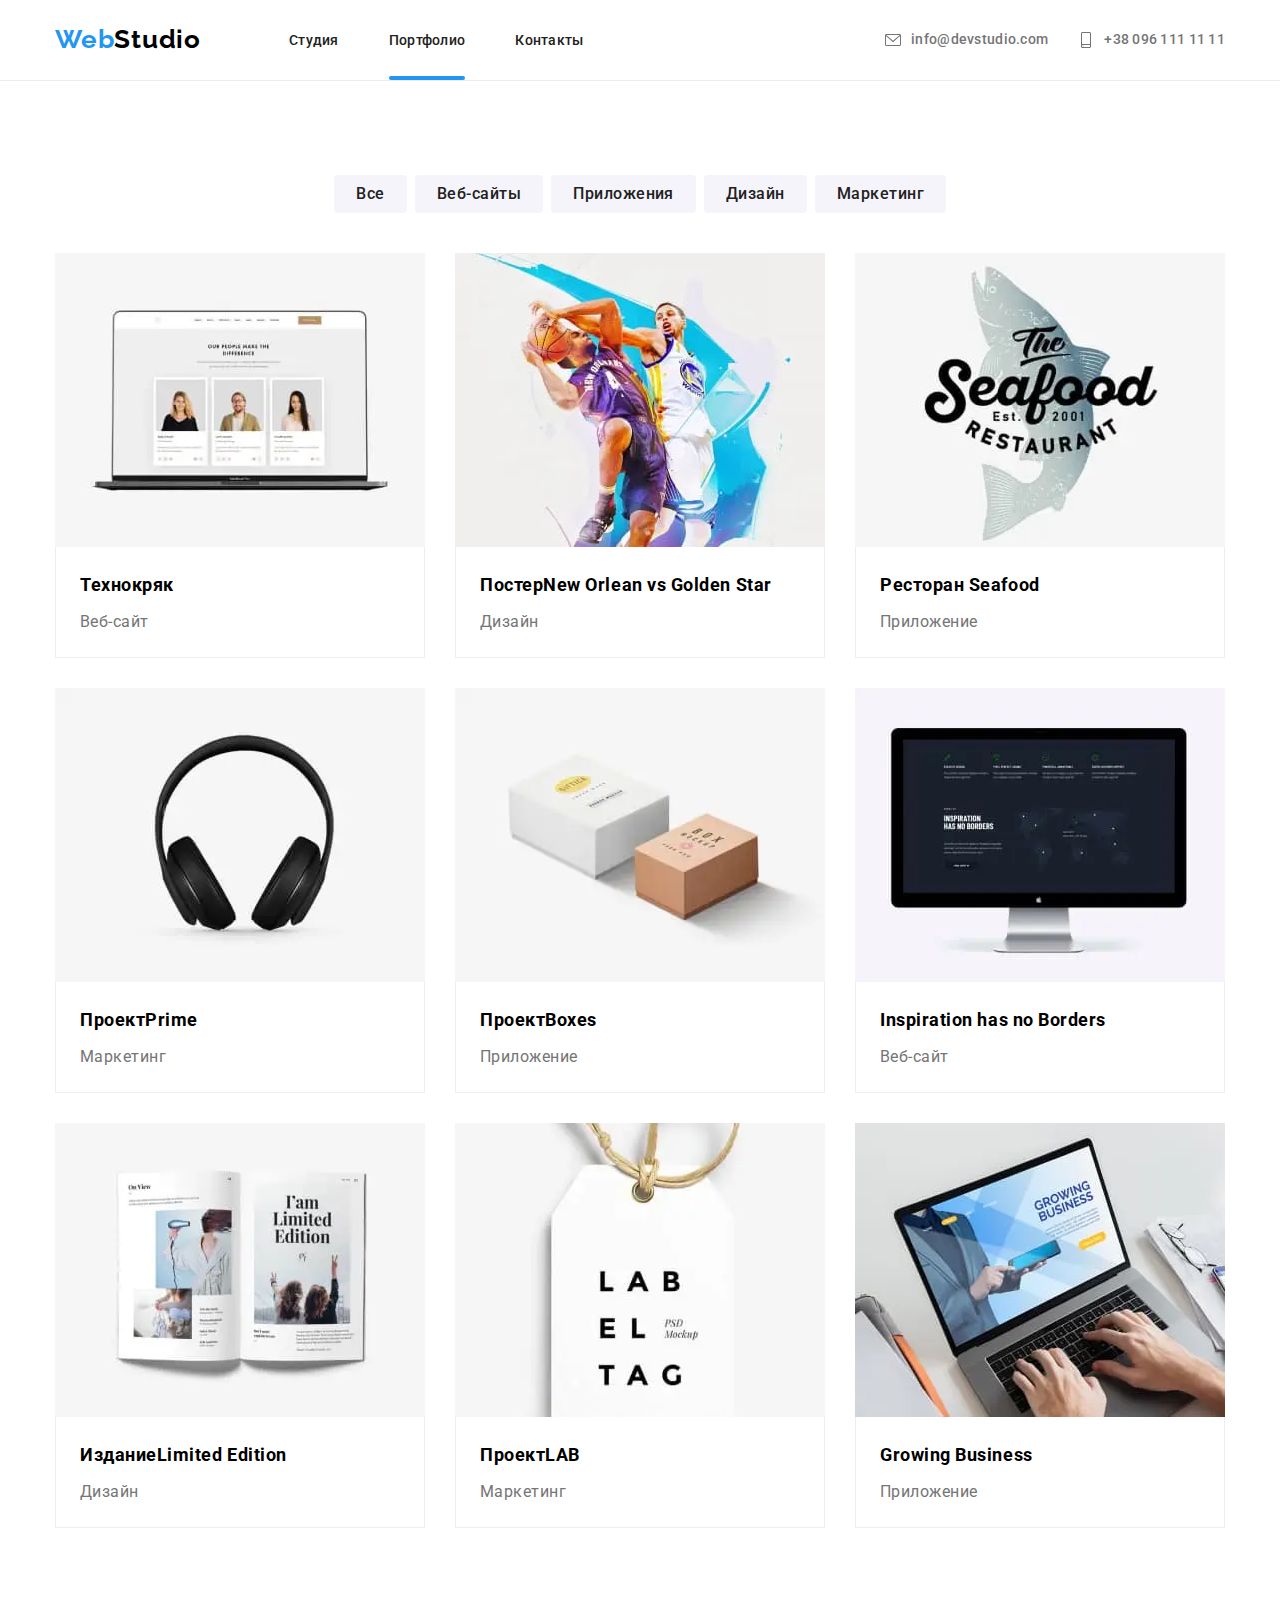
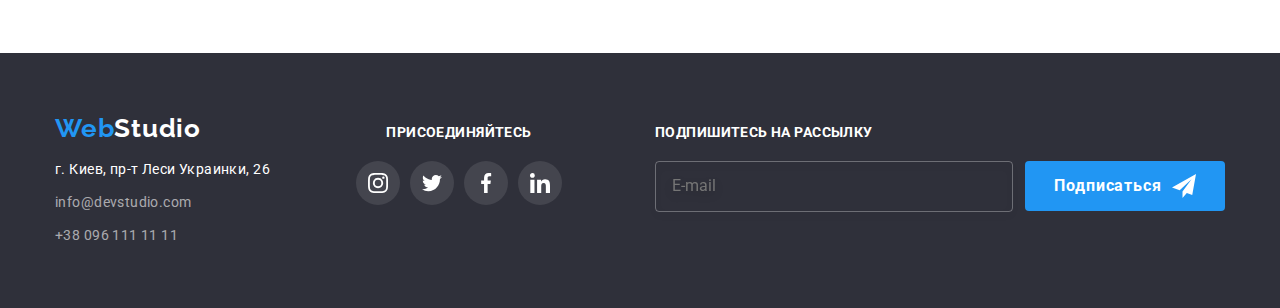
==== commit 03f0abda: "фикс мелочей" ====
--- a/portfolio.html
+++ b/portfolio.html
@@ -88,15 +88,15 @@
                 <ul class="mobile-menu__list-social list ">
                     <li class="mobile-menu__item-social">
                         <a href="https://www.instagram.com/" target="_blank" rel="noreferrer noopener"
-                            class="mobile-menu__item-link link">Instagram</a>
+                            class="mobile-menu__item-link link mobile-menu--current">Instagram</a>
                     </li>
                     <li class="mobile-menu__item-social">
                         <a href="https://twitter.com/" target="_blank" rel="noreferrer noopener"
-                            class="mobile-menu__item-link link">Twitter</a>
+                            class="mobile-menu__item-link link mobile-menu--current">Twitter</a>
                     </li>
                     <li class="mobile-menu__item-social">
                         <a href="https://www.facebook.com/" target="_blank" rel="noreferrer noopener"
-                            class="mobile-menu__item-link link">Facebook</a>
+                            class="mobile-menu__item-link link mobile-menu--current">Facebook</a>
                     </li>
                     <li class="mobile-menu__item-social">
                         <a href="https://www.linkedin.com/" target="_blank" rel="noreferrer noopener"
@@ -180,22 +180,22 @@
                                 <picture>
                                     <source
                                         srcset="./images/portfolio/img-desktop1.webp 1x, ./images/portfolio/img-desktop@2-1.webp 2x"
-                                        media="(min-width:1200px)" type="image/webp" class="img">
+                                        media="(min-width:1200px)" type="image/webp">
                                     <source
                                         srcset="./images/portfolio/img-desktop1.jpg 1x, ./images/portfolio/img-desktop@2-1.jpg 2x"
-                                        media="(min-width:1200px)" class="img">
+                                        media="(min-width:1200px)">
                                     <source
                                         srcset="./images/portfolio/img-tablet1.webp 1x, ./images/portfolio/img-tablet@2x-1.webp 2x"
-                                        media="(min-width:768px)" type="image/webp" class="img">
+                                        media="(min-width:768px)" type="image/webp">
                                     <source
                                         srcset="./images/portfolio/img-tablet1.jpg 1x, ./images/portfolio/img-tablet@2x-1.jpg 2x"
-                                        media="(min-width:768px)" class="img">
+                                        media="(min-width:768px)">
                                     <source
                                         srcset="./images/portfolio/img-mobile1.webp 1x, ./images/portfolio/img-mobile@2x-1.webp 2x"
-                                        media="(min-width:280px)" type="image/webp" class="img">
+                                        media="(min-width:280px)" type="image/webp">
                                     <source
                                         srcset="./images/portfolio/img-mobile1.jpg 1x, ./images/portfolio/img-mobile@2x-1.jpg 2x"
-                                        media="(min-width:280px)" class="img" class="img">
+                                        media="(min-width:280px)">
 
                                     <img src="№" alt="Дизайн" class="img">
                                 </picture>
@@ -220,22 +220,22 @@
                                 <picture>
                                     <source
                                         srcset="./images/portfolio/img-desktop2.webp 1x, ./images/portfolio/img-desktop@2-2.webp 2x"
-                                        media="(min-width:1200px)" type="image/webp" class="img">
+                                        media="(min-width:1200px)" type="image/webp">
                                     <source
                                         srcset="./images/portfolio/img-desktop2.jpg 1x, ./images/portfolio/img-desktop@2-2.jpg 2x"
-                                        media="(min-width:1200px)" class="img">
+                                        media="(min-width:1200px)">
                                     <source
                                         srcset="./images/portfolio/img-tablet2.webp 1x, ./images/portfolio/img-tablet@2x-2.webp 2x"
-                                        media="(min-width:768px)" type="image/webp" class="img">
+                                        media="(min-width:768px)" type="image/webp">
                                     <source
                                         srcset="./images/portfolio/img-tablet2.jpg 1x, ./images/portfolio/img-tablet@2x-2.jpg 2x"
-                                        media="(min-width:768px)" class="img">
+                                        media="(min-width:768px)">
                                     <source
                                         srcset="./images/portfolio/img-mobile2.webp 1x, ./images/portfolio/img-mobile@2x-2.webp 2x"
-                                        media="(min-width:280px)" type="image/webp" class="img">
+                                        media="(min-width:280px)" type="image/webp">
                                     <source
                                         srcset="./images/portfolio/img-mobile2.jpg 1x, ./images/portfolio/img-mobile@2x-2.jpg 2x"
-                                        media="(min-width:280px)" class="img">
+                                        media="(min-width:280px)">
                                     <img src="#" alt="Приложение" class="img">
                                 </picture>
 
@@ -258,28 +258,22 @@
                                 <picture>
                                     <source
                                         srcset="./images/portfolio/img-desktop3.webp 1x, ./images/portfolio/img-desktop@2-3.webp 2x"
-                                        media="(min-width:1200px)" type="image/webp" class="img" class="img" class="img"
-                                        class="img" class="img" class="img">
+                                        media="(min-width:1200px)" type="image/webp">
                                     <source
                                         srcset="./images/portfolio/img-desktop3.jpg 1x, ./images/portfolio/img-desktop@2-3.jpg 2x"
-                                        media="(min-width:1200px)" class="img" class="img" class="img" class="img"
-                                        class="img" class="img">
+                                        media="(min-width:1200px)">
                                     <source
                                         srcset="./images/portfolio/img-tablet3.webp 1x, ./images/portfolio/img-tablet@2x-3.webp 2x"
-                                        media="(min-width:768px)" type="image/webp" class="img" class="img" class="img"
-                                        class="img" class="img" class="img">
+                                        media="(min-width:768px)" type="image/webp">
                                     <source
                                         srcset="./images/portfolio/img-tablet3.jpg 1x, ./images/portfolio/img-tablet@2x-3.jpg 2x"
-                                        media="(min-width:768px)" class="img" class="img" class="img" class="img"
-                                        class="img" class="img">
+                                        media="(min-width:768px)">
                                     <source
                                         srcset="./images/portfolio/img-mobile3.webp 1x, ./images/portfolio/img-mobile@2x-3.webp 2x"
-                                        media="(min-width:280px)" type="image/webp" class="img" class="img" class="img"
-                                        class="img" class="img" class="img">
+                                        media="(min-width:280px)" type="image/webp">
                                     <source
                                         srcset="./images/portfolio/img-mobile3.jpg 1x, ./images/portfolio/img-mobile@2x-3.jpg 2x"
-                                        media="(min-width:280px)" class="img" class="img" class="img" class="img"
-                                        class="img" class="img">
+                                        media="(min-width:280px)">
                                     <img src="#" alt="Маркетинг" class="img">
                                 </picture>
 
@@ -303,28 +297,22 @@
 
                                     <source
                                         srcset="./images/portfolio/img-desktop4.webp 1x, ./images/portfolio/img-desktop@2-4.webp 2x"
-                                        media="(min-width:1200px)" type="image/webp" class="img" class="img" class="img"
-                                        class="img" class="img">
+                                        media="(min-width:1200px)" type="image/webp">
                                     <source
                                         srcset="./images/portfolio/img-desktop4.jpg 1x, ./images/portfolio/img-desktop@2-4.jpg 2x"
-                                        media="(min-width:1200px)" class="img" class="img" class="img" class="img"
-                                        class="img">
+                                        media="(min-width:1200px)">
                                     <source
                                         srcset="./images/portfolio/img-tablet4.webp 1x, ./images/portfolio/img-tablet@2x-4.webp 2x"
-                                        media="(min-width:768px)" type="image/webp" class="img" class="img" class="img"
-                                        class="img" class="img">
+                                        media="(min-width:768px)" type="image/webp">
                                     <source
                                         srcset="./images/portfolio/img-tablet4.jpg 1x, ./images/portfolio/img-tablet@2x-4.jpg 2x"
-                                        media="(min-width:768px)" class="img" class="img" class="img" class="img"
-                                        class="img">
+                                        media="(min-width:768px)">
                                     <source
                                         srcset="./images/portfolio/img-mobile4.webp 1x, ./images/portfolio/img-mobile@2x-4.webp 2x"
-                                        media="(min-width:280px)" type="image/webp" class="img" class="img" class="img"
-                                        class="img" class="img">
+                                        media="(min-width:280px)" type="image/webp">
                                     <source
                                         srcset="./images/portfolio/img-mobile4.jpg 1x, ./images/portfolio/img-mobile@2x-4.jpg 2x"
-                                        media="(min-width:280px)" class="img" class="img" class="img" class="img"
-                                        class="img">
+                                        media="(min-width:280px)">
                                     <img src="#" alt="Приложение" class="img">
                                 </picture>
 
@@ -347,25 +335,22 @@
                                 <picture>
                                     <source
                                         srcset="./images/portfolio/img-desktop5.webp 1x, ./images/portfolio/img-desktop@2-5.webp 2x"
-                                        media="(min-width:1200px)" type="image/webp" class="img" class="img" class="img"
-                                        class="img">
+                                        media="(min-width:1200px)" type="image/webp">
                                     <source
                                         srcset="./images/portfolio/img-desktop5.jpg 1x, ./images/portfolio/img-desktop@2-5.jpg 2x"
-                                        media="(min-width:1200px)" class="img" class="img" class="img" class="img">
+                                        media="(min-width:1200px)">
                                     <source
                                         srcset="./images/portfolio/img-tablet5.webp 1x, ./images/portfolio/img-tablet@2x-5.webp 2x"
-                                        media="(min-width:768px)" type="image/webp" class="img" class="img" class="img"
-                                        class="img">
+                                        media="(min-width:768px)" type="image/webp">
                                     <source
                                         srcset="./images/portfolio/img-tablet5.jpg 1x, ./images/portfolio/img-tablet@2x-5.jpg 2x"
-                                        media="(min-width:768px)" class="img" class="img" class="img" class="img">
+                                        media="(min-width:768px)">
                                     <source
                                         srcset="./images/portfolio/img-mobile5.webp 1x, ./images/portfolio/img-mobile@2x-5.webp 2x"
-                                        media="(min-width:280px)" type="image/webp" class="img" class="img" class="img"
-                                        class="img">
+                                        media="(min-width:280px)" type="image/webp">
                                     <source
                                         srcset="./images/portfolio/img-mobile5.jpg 1x, ./images/portfolio/img-mobile@2x-5.jpg 2x"
-                                        media="(min-width:280px)" class="img" class="img" class="img" class="img">
+                                        media="(min-width:280px)">
                                     <img src="#" alt="Веб-сайт" class="img">
                                 </picture>
                                 <P class="portfolio__description text-title">Технокряк это современная площадка
@@ -386,23 +371,22 @@
                                 <picture>
                                     <source
                                         srcset="./images/portfolio/img-desktop6.webp 1x, ./images/portfolio/img-desktop@2-6.webp 2x"
-                                        media="(min-width:1200px)" type="image/webp" class="img" class="img"
-                                        class="img">
+                                        media="(min-width:1200px)" type="image/webp">
                                     <source
                                         srcset="./images/portfolio/img-desktop6.jpg 1x, ./images/portfolio/img-desktop@2-6.jpg 2x"
-                                        media="(min-width:1200px)" class="img" class="img" class="img">
+                                        media="(min-width:1200px)">
                                     <source
                                         srcset="./images/portfolio/img-tablet6.webp 1x, ./images/portfolio/img-tablet@2x-6.webp 2x"
-                                        media="(min-width:768px)" type="image/webp" class="img" class="img" class="img">
+                                        media="(min-width:768px)" type="image/webp">
                                     <source
                                         srcset="./images/portfolio/img-tablet6.jpg 1x, ./images/portfolio/img-tablet@2x-6.jpg 2x"
-                                        media="(min-width:768px)" class="img" class="img" class="img">
+                                        media="(min-width:768px)">
                                     <source
                                         srcset="./images/portfolio/img-mobile6.webp 1x, ./images/portfolio/img-mobile@2x-6.webp 2x"
-                                        media="(min-width:280px)" type="image/webp" class="img" class="img" class="img">
+                                        media="(min-width:280px)" type="image/webp">
                                     <source
                                         srcset="./images/portfolio/img-mobile6.jpg 1x, ./images/portfolio/img-mobile@2x-6.jpg 2x"
-                                        media="(min-width:280px)" class="img" class="img" class="img">
+                                        media="(min-width:280px)">
                                     <img src="#" alt="Дизайн" class="img">
                                 </picture>
                                 <P class="portfolio__description text-title">Технокряк это современная площадка
@@ -424,22 +408,22 @@
                                 <picture>
                                     <source
                                         srcset="./images/portfolio/img-desktop7.webp 1x, ./images/portfolio/img-desktop@2-7.webp 2x"
-                                        media="(min-width:1200px)" type="image/webp" class="img" class="img">
+                                        media="(min-width:1200px)" type="image/webp">
                                     <source
                                         srcset="./images/portfolio/img-desktop7.jpg 1x, ./images/portfolio/img-desktop@2-7.jpg 2x"
-                                        media="(min-width:1200px)" class="img" class="img">
+                                        media="(min-width:1200px)">
                                     <source
                                         srcset="./images/portfolio/img-tablet7.webp 1x, ./images/portfolio/img-tablet@2x-7.webp 2x"
-                                        media="(min-width:768px)" type="image/webp" class="img" class="img">
+                                        media="(min-width:768px)" type="image/webp">
                                     <source
                                         srcset="./images/portfolio/img-tablet7.jpg 1x, ./images/portfolio/img-tablet@2x-7.jpg 2x"
-                                        media="(min-width:768px)" class="img" class="img">
+                                        media="(min-width:768px)">
                                     <source
                                         srcset="./images/portfolio/img-mobile7.webp 1x, ./images/portfolio/img-mobile@2x-7.webp 2x"
-                                        media="(min-width:280px)" type="image/webp" class="img" class="img">
+                                        media="(min-width:280px)" type="image/webp">
                                     <source
                                         srcset="./images/portfolio/img-mobile7.jpg 1x, ./images/portfolio/img-mobile@2x-7.jpg 2x"
-                                        media="(min-width:280px)" class="img" class="img">
+                                        media="(min-width:280px)">
                                     <img src="#" alt="Маркетинг" class="img">
                                 </picture>
                                 <P class="portfolio__description text-title">Технокряк это современная площадка
@@ -460,22 +444,22 @@
                                 <picture>
                                     <source
                                         srcset="./images/portfolio/img-desktop8.webp 1x, ./images/portfolio/img-desktop@2-8.webp 2x"
-                                        media="(min-width:1200px)" type="image/webp" class="img">
+                                        media="(min-width:1200px)" type="image/webp">
                                     <source
                                         srcset="./images/portfolio/img-desktop8.jpg 1x, ./images/portfolio/img-desktop@2-8.jpg 2x"
-                                        media="(min-width:1200px)" class="img">
+                                        media="(min-width:1200px)">
                                     <source
                                         srcset="./images/portfolio/img-tablet8.webp 1x, ./images/portfolio/img-tablet@2x-8.webp 2x"
-                                        media="(min-width:768px)" type="image/webp" class="img">
+                                        media="(min-width:768px)" type="image/webp">
                                     <source
                                         srcset="./images/portfolio/img-tablet8.jpg 1x, ./images/portfolio/img-tablet@2x-8.jpg 2x"
-                                        media="(min-width:768px)" class="img">
+                                        media="(min-width:768px)">
                                     <source
                                         srcset="./images/portfolio/img-mobile8.webp 1x, ./images/portfolio/img-mobile@2x-8.webp 2x"
-                                        media="(min-width:280px)" type="image/webp" class="img">
+                                        media="(min-width:280px)" type="image/webp">
                                     <source
                                         srcset="./images/portfolio/img-mobile8.jpg 1x, ./images/portfolio/img-mobile@2x-8.jpg 2x"
-                                        media="(min-width:280px)" class="img">
+                                        media="(min-width:280px)">
                                     <img src="#" alt="Приложение" class="img">
                                 </picture>
                                 <P class="portfolio__description text-title">Технокряк это современная площадка
--- a/css/main.min.css
+++ b/css/main.min.css
@@ -1,2 +1,2 @@
-*,::after,::before{box-sizing:border-box}:root{-moz-tab-size:4;tab-size:4}html{line-height:1.15;-webkit-text-size-adjust:100%}body{margin:0}body{font-family:system-ui,-apple-system,'Segoe UI',Roboto,Helvetica,Arial,sans-serif,'Apple Color Emoji','Segoe UI Emoji'}hr{height:0;color:inherit}abbr[title]{text-decoration:underline dotted}b,strong{font-weight:bolder}code,kbd,pre,samp{font-family:ui-monospace,SFMono-Regular,Consolas,'Liberation Mono',Menlo,monospace;font-size:1em}small{font-size:80%}sub,sup{font-size:75%;line-height:0;position:relative;vertical-align:baseline}sub{bottom:-.25em}sup{top:-.5em}table{text-indent:0;border-color:inherit}button,input,optgroup,select,textarea{font-family:inherit;font-size:100%;line-height:1.15;margin:0}button,select{text-transform:none}[type=button],[type=reset],[type=submit],button{-webkit-appearance:button}::-moz-focus-inner{border-style:none;padding:0}:-moz-focusring{outline:1px dotted ButtonText}:-moz-ui-invalid{box-shadow:none}legend{padding:0}progress{vertical-align:baseline}::-webkit-inner-spin-button,::-webkit-outer-spin-button{height:auto}[type=search]{-webkit-appearance:textfield;outline-offset:-2px}::-webkit-search-decoration{-webkit-appearance:none}::-webkit-file-upload-button{-webkit-appearance:button;font:inherit}summary{display:list-item}.visually-hidden{position:absolute;width:1px;height:1px;margin:-1px;border:0;padding:0;white-space:nowrap;clip-path:inset(100%);clip:rect(0 0 0 0);overflow:hidden}.container{padding-left:15px;padding-right:15px}@media screen and (min-width: 480px){.container{width:480px;margin:0 auto}}@media screen and (min-width: 768px){.container{width:768px;margin:0 auto}}@media screen and (min-width: 1200px){.container{width:1200px;margin:0 auto}}body{color:#757575;font-family:'Roboto', sans-serif;background-color:#fff}.body.modal-open{overflow:hidden}.text-title{margin-top:0;margin-bottom:0}.list{margin:0;padding:0;list-style:none}.link{text-decoration:none}.img{display:block;max-width:100%;height:auto}.current{color:#2196F3;transition:color 250ms cubic-bezier(0.4, 0, 0.2, 1)}.current::after{position:absolute;display:block;content:"";width:100%;height:4px;bottom:0;background:#2196F3;border-radius:2px}.header{border-bottom:1px solid #ECECEC}.header__section{display:flex;justify-content:space-between;align-items:center}@media screen and (min-width: 1200px){.header__section{align-items:baseline}}.header__mobile-menu-btn{background-color:transparent;padding:0;border:0;line-height:0;width:40px;height:40px}@media screen and (min-width: 768px){.header__mobile-menu-btn{display:none}}.header__mobile-menu-btn:focus .header__mobile-menu-icon,.header__mobile-menu-btn:hover .header__mobile-menu-icon{fill:#2196F3}.header__mobile-menu-icon{width:24px;height:16px;transition:fill 250ms cubic-bezier(0.4, 0, 0.2, 1)}.nav{display:flex;align-items:center}@media screen and (min-width: 768px){.nav__list_margin{margin-left:88px}}@media screen and (min-width: 1200px){.nav__list_margin{margin-left:93px}}.nav__list-item--contacts{margin-bottom:10px}.nav__list-item--contacts:last-child{margin-bottom:0}@media screen and (min-width: 1200px){.nav__list-item--contacts{margin-right:30px;margin-bottom:0}.nav__list-item--contacts:last-child{margin-right:0}}.nav__list-item{margin-right:50px}.nav__list-item:last-child{margin-right:0}.nav__list-link:hover,.nav__list-link:focus,.nav__list-link:hover::after,.nav__list-link:focus::after{color:#2196F3}.nav__list-contacts{align-items:center;display:none;padding-top:21px;padding-bottom:21px}@media screen and (min-width: 768px){.nav__list-contacts{display:block}}@media screen and (min-width: 1200px){.nav__list-contacts{display:flex}}@media screen and (min-width: 1200px){.nav__list-item:last-child{margin-left:auto;margin-right:0}}.nav__contacts:hover,.nav__contacts:focus,.nav__icon:focus,.nav__icon:hover{color:#2196F3;fill:#2196F3}.nav__style{font-size:14px;font-weight:500;letter-spacing:.02em;font-style:normal;line-height:1.14;color:#212121;position:relative;padding-top:32px;padding-bottom:32px;transition:color 250ms cubic-bezier(0.4, 0, 0.2, 1)}.nav__list{width:294px;left:453px;top:32px;display:none}@media screen and (min-width: 768px){.nav__list{display:flex;margin-left:88px}}@media screen and (min-width: 1200px){.nav__list{display:flex}}.nav__contacts{justify-content:center;align-items:center;font-size:14px;font-weight:500;letter-spacing:.02em;font-style:normal;line-height:1.14;color:#757575;transition:color 250ms cubic-bezier(0.4, 0, 0.2, 1);display:none}@media screen and (min-width: 768px){.nav__contacts{display:block}}@media screen and (min-width: 1200px){.nav__contacts{display:flex}}.nav__icon{width:16px;height:16px;margin-right:10px;fill:currentColor;transition:fill 250ms cubic-bezier(0.4, 0, 0.2, 1)}@media screen and (min-width: 1200px){.nav__icon{display:block}}.hero{padding-top:118px;padding-bottom:118px;background-color:#2F303A;text-align:center;background-repeat:no-repeat;background-size:cover;background-image:linear-gradient(rgba(47,48,58,0.4), rgba(47,48,58,0.4)),url("../images/hero/mobile-img.jpg")}@media (min-device-pixel-ratio: 2) and (max-width: 767px), (min-resolution: 192dpi), (min-resolution: 2dppx){.hero{background-image:linear-gradient(rgba(47,48,58,0.4), rgba(47,48,58,0.4)),url("../images/hero/mobile-img@2x.jpg")}}@media screen and (min-width: 768px){.hero{background-image:linear-gradient(rgba(47,48,58,0.4), rgba(47,48,58,0.4)),url("../images/hero/table-img.jpg")}}@media screen and (min-width: 768px) and (min-device-pixel-ratio: 2) and (min-width: 768px), screen and (min-width: 768px) and (min-resolution: 192dpi), screen and (min-width: 768px) and (min-resolution: 2dppx){.hero{background-image:linear-gradient(rgba(47,48,58,0.4), rgba(47,48,58,0.4)),url("../images/hero/table-img@2x.jpg")}}@media screen and (min-width: 1200px){.hero{padding-top:200px;padding-bottom:200px;background-image:linear-gradient(rgba(47,48,58,0.4), rgba(47,48,58,0.4)),url("../images/hero/hero.jpg")}}@media screen and (min-width: 1200px) and (min-device-pixel-ratio: 2) and (min-width: 1200px), screen and (min-width: 1200px) and (min-resolution: 192dpi), screen and (min-width: 1200px) and (min-resolution: 2dppx){.hero{background-image:linear-gradient(rgba(47,48,58,0.4), rgba(47,48,58,0.4)),url("../images/hero/hero@2.jpg")}}.hero__title{font-size:26px;font-weight:900;letter-spacing:.06em;font-style:normal;line-height:1.62;margin-top:0;margin-bottom:30px;color:#fff;text-transform:uppercase}@media screen and (min-width: 1200px){.hero__title{font-size:44px;font-weight:900;letter-spacing:.06em;font-style:normal;line-height:1.36}}.hero__button{display:flex;justify-content:center}.features{padding-bottom:60px;color:#212121;font-size:36px;line-height:1.16}.features__block-icon{display:flex;justify-content:center;height:120px;align-items:center;background:#F5F4FA;border-radius:4px;margin-bottom:30px}@media screen and (min-width: 1200px){.features{padding-bottom:94px}}.features__title{margin-bottom:10px;font-size:14px;font-weight:700;letter-spacing:.03em;font-style:normal;line-height:1.14;color:#212121;text-transform:uppercase;text-align:center}@media screen and (min-width: 768px){.features__title{text-align:start}}.features__text{color:#757575;font-weight:400;font-size:14px;line-height:1.71}.features__icon{width:70px;height:70px}.features__list{padding-top:60px}@media screen and (min-width: 768px){.features__list{display:flex;flex-wrap:wrap;margin-left:-30px}}@media screen and (min-width: 1200px){.features__list{display:flex;margin-left:-30px}}.features__list-item{margin-bottom:30px}@media screen and (min-width: 480px){.features__list-item{margin-top:30px}}@media screen and (min-width: 768px){.features__list-item{margin-bottom:0;margin-left:30px;margin-top:30px;flex-basis:calc((100% - 60px) / 2)}}@media screen and (min-width: 768px) and (min-width: 1200px){.features__list-item{margin-bottom:0;margin-left:30px;margin-top:30px;flex-basis:calc((100% - 120px) / 4)}}.command{padding-bottom:60px;background-color:#F5F4FA}.command__card-title{font-size:16px;font-weight:500;letter-spacing:.03em;font-style:normal;line-height:1.19;margin-top:0;margin-bottom:10px;color:#000;text-align:center}.command__card-text{font-size:16px;font-weight:400;letter-spacing:.03em;font-style:normal;line-height:1.19;margin-top:0;text-align:center}.command__social-list{display:flex;justify-content:space-between;margin-top:16px}.command__card{display:block;margin-top:30px;text-align:center;padding-left:40px;padding-right:40px;padding-bottom:20px}@media screen and (min-width: 480px){.command__card{padding-left:122px;padding-right:122px;padding-bottom:24px}}@media screen and (min-width: 768px){.command__card{padding-left:74px;padding-right:74px;padding-bottom:24px}}@media screen and (min-width: 1200px){.command__card{padding-bottom:30px;padding-left:32px;padding-right:32px}}.command__title{font-size:28px;font-weight:700;letter-spacing:.03em;font-style:normal;line-height:1.18;text-align:center;margin-bottom:30px;padding-top:60px;color:#212121}@media screen and (min-width: 1200px){.command__title{font-size:36px;font-weight:700;letter-spacing:.03em;font-style:normal;line-height:1.17;margin-bottom:50px;padding-top:0}}@media screen and (min-width: 280px){.command__list{display:block;margin-bottom:30px}}@media screen and (min-width: 768px){.command__list{display:flex;flex-wrap:wrap;margin-left:-30px;margin-top:-30px}}@media screen and (min-width: 1200px){.command__list{display:flex;margin-left:-30px;margin-top:-30px}}.command__list-item{margin-bottom:30px;box-shadow:0px 1px 3px rgba(0,0,0,0.12),0px 1px 1px rgba(0,0,0,0.14),0px 2px 1px rgba(0,0,0,0.2);border-radius:0px 0px 4px 4px}@media screen and (min-width: 768px){.command__list-item{display:flex;flex-wrap:wrap;margin-bottom:0;margin-left:30px;margin-top:30px;flex-basis:calc((100% - 60px) / 2)}}@media screen and (min-width: 1200px){.command__list-item{margin-bottom:0;margin-left:30px;margin-top:30px;flex-basis:calc((100% - 120px) / 4)}}.command__icon-link{display:flex;justify-content:center;align-items:center;border-radius:50%;width:44px;height:44px;color:#AFB1B8;transition:background-color 250ms cubic-bezier(0.4, 0, 0.2, 1)}.command__icon-link:hover,.command__icon-link:focus{background-color:#2196F3}.command__icon-link:hover .command__icon,.command__icon-link:focus .command__icon{fill:#fff}.command__social-list-icon:last-child{margin-right:0}.command__social-list-icon{margin-right:10px}.command__icon{width:20px;height:20px;fill:currentColor;transition:fill 250ms cubic-bezier(0.4, 0, 0.2, 1)}.work__list-item{position:relative;width:370px;height:295px}.work__list-item:nth-child(-n+2){margin-left:0;margin-right:30px}.work__description-title{font-size:14px;font-weight:700;letter-spacing:.03em;font-style:normal;line-height:1.14;text-align:center;text-transform:uppercase;color:#fff}.work__block{padding-bottom:94px;display:none}@media screen and (min-width: 1200px){.work__block{display:block}}.work__title{margin-top:0;margin-bottom:50px;padding-top:0;color:#212121;font-weight:700;font-size:36px;line-height:1.16;text-align:center}.work__description{display:flex;align-items:center;justify-content:center;position:absolute;bottom:0;width:100%;height:70px;margin:0;background:rgba(47,48,58,0.8)}@media screen and (min-width: 1200px){.work__list{display:flex}}.clients{padding-top:60px;padding-bottom:60px}@media screen and (min-width: 1200px){.clients{padding-top:94px;padding-bottom:109px}}.clients__title{text-align:center;margin-bottom:30px;font-size:28px;font-weight:700;letter-spacing:.03em;font-style:normal;line-height:1.18;color:#212121}@media screen and (min-width: 1200px){.clients__title{font-size:36px;font-weight:700;letter-spacing:.03em;font-style:normal;line-height:1.17;margin-bottom:50px}}@media screen and (max-width: 319px){.clients__list{display:block}}@media screen and (min-width: 480px){.clients__list{display:flex;flex-wrap:wrap;margin-left:-30px;margin-top:-30px}}@media screen and (min-width: 1200px){.clients__list{flex-wrap:nowrap}}@media screen and (max-width: 479px){.clients__item{margin-bottom:30px}}@media screen and (min-width: 480px){.clients__item{margin-left:30px;margin-top:30px;flex-basis:calc((100% - 2*30px) / 2)}}@media screen and (min-width: 768px){.clients__item{margin-left:30px;margin-top:30px;flex-basis:calc((100% - 3*30px) / 3)}}@media screen and (min-width: 1200px){.clients__item{margin-left:30px;margin-top:30px;flex-basis:calc((100% - 4*30px) / 5)}}.clients__icon{fill:#AFB1B8;transition:fill 250ms cubic-bezier(0.4, 0, 0.2, 1)}.clients__icon-link{display:flex;justify-content:center;align-items:center;height:92px;border:1px solid #AFB1B8;box-sizing:border-box;border-radius:4px;transition:border 250ms cubic-bezier(0.4, 0, 0.2, 1)}@media screen and (min-width: 1200px){.clients__icon-link{width:172px}}.clients__icon-link:hover,.clients__icon-link:focus{border:1px solid #2196F3}.clients__icon-link:hover .clients__icon,.clients__icon-link:focus .clients__icon{fill:#2196F3}.footer{background-color:#2F303A;padding-top:60px;padding-bottom:60px}@media screen and (min-width: 768px){.footer{display:flex}}@media screen and (min-width: 1200px){.footer{display:flex}}.footer__footer-block{text-align:center}@media screen and (min-width: 768px){.footer__footer-block{display:flex;justify-content:center;align-items:baseline;text-align:center}}@media screen and (min-width: 1200px){.footer__footer-block{display:flex;text-align:start;margin:0}}@media screen and (min-width: 1200px){.footer__block-desktop{display:flex;align-items:baseline}}.footer__address{font-size:14px;font-weight:400;letter-spacing:.03em;font-style:normal;line-height:1.71;display:block;color:#fff;margin-top:0;margin-bottom:0}@media screen and (max-width: 768px){.footer__address{margin-bottom:60px}}@media screen and (min-width: 1200px){.footer__address{width:231px}}.footer__address-name,.footer__address-list .footer__address-list-item{font-size:14px;font-weight:400;letter-spacing:.03em;font-style:normal;line-height:1.71;margin-bottom:9px}.footer__address-list-item:last-child{margin-bottom:0px}.footer__address-list .footer__contacts{color:rgba(255,255,255,0.6);transition:color 250ms cubic-bezier(0.4, 0, 0.2, 1)}.footer__address-list .footer__contacts:hover,.footer__address-list .footer__contacts:focus{color:#2196F3}.footer__social-section{text-align:center}@media screen and (min-width: 480px){.footer__social-section{margin-top:60px}}@media screen and (min-width: 768px){.footer__social-section{margin-left:165px;margin-top:0}}@media screen and (min-width: 1200px){.footer__social-section{width:206px;margin-left:70px;align-items:baseline;margin-top:0}}.footer__social-list{display:flex;justify-content:center}.footer__icon{display:flex;align-items:center;width:20px;height:20px;fill:#fff}.footer__link-social{display:flex;justify-content:center;align-items:center;border-radius:50%;width:44px;height:44px;background:rgba(255,255,255,0.1);transition:background-color 250ms cubic-bezier(0.4, 0, 0.2, 1)}.footer__link-social:hover,.footer__link-social:focus{background-color:#2196F3}.footer__icon-item{display:flex;margin-right:10px}.footer__icon-item:last-child{margin-right:0}.footer__text{text-transform:uppercase;font-size:14px;font-weight:700;letter-spacing:.03em;font-style:normal;line-height:1.14;margin-top:0;margin-bottom:20px;color:#fff}.subscribe{text-align:center;margin-top:60px}@media screen and (min-width: 1200px){.subscribe{margin-top:0;text-align:start;margin-left:93px}}.subscribe__input:hover,.subscribe__input:focus{border-color:#2196F3;outline:none}@media screen and (min-width: 768px){.subscribe__container{display:block}}@media screen and (min-width: 1200px){.subscribe__container{display:flex;justify-content:flex-end}}.subscribe__input{display:flex;width:100%;padding-top:15px;padding-bottom:15px;padding-left:16px;color:#fff;border:1px solid rgba(255,255,255,0.3);box-sizing:border-box;filter:drop-shadow(0px 4px 4px rgba(0,0,0,0.15));border-radius:4px;background-color:transparent;transition:border-color 250ms cubic-bezier(0.4, 0, 0.2, 1)}@media screen and (min-width: 768px) and (min-width: 1200px){.subscribe__input{width:358px;justify-content:center;margin-right:0}}.button-submit__icon{display:flex;position:absolute;align-items:center}.button-submit__input-icon{display:block;margin-left:10px;width:24px;height:24px}.button-submit{text-align:center;margin-left:auto;margin-right:auto;margin-top:20px;width:200px;height:50px}@media screen and (min-width: 768px){.button-submit{text-align:center;margin-left:291px;margin-right:277px;margin-top:20px}}@media screen and (min-width: 1200px){.button-submit{margin-left:12px;margin-right:0;margin-top:0}}.portfolio{padding-top:66px;padding-bottom:60px}@media screen and (min-width: 1200px){.portfolio{padding-top:94px;padding-bottom:91px}}.portfolio__list-filter{display:flex;flex-wrap:wrap;margin-bottom:40px}@media screen and (min-width: 768px){.portfolio__list-filter{justify-content:center}}.portfolio__button:nth-child(-n+3){margin-bottom:15px}@media screen and (min-width: 768px){.portfolio{margin-top:0;margin-bottom:34px}.portfolio__button:nth-child(-n+3){margin-bottom:0}}.portfolio__button:nth-child(-n+4){margin-left:0;margin-right:8px}.portfolio__filters{font-size:16px;font-weight:500;letter-spacing:.03em;font-style:normal;line-height:1.63;padding:6px 22px;border-radius:4px;border:#2196F3;min-width:73px;color:#212121;background:#F5F4FA;text-align:center;cursor:pointer;transition:box-shadow 250ms cubic-bezier(0.4, 0, 0.2, 1),background-color 250ms cubic-bezier(0.4, 0, 0.2, 1),color 250ms cubic-bezier(0.4, 0, 0.2, 1)}.portfolio__filters:hover,.portfolio__filters:focus{box-shadow:0px 3px 1px rgba(0,0,0,0.1),0px 1px 2px rgba(0,0,0,0.08),0px 2px 2px rgba(0,0,0,0.12);background-color:#2196F3;color:#fff}@media screen and (min-width: 768px){.portfolio__list{display:flex;flex-wrap:wrap;margin-left:-30px;margin-top:-30px}}.portfolio__list-item{display:block;margin-bottom:30px;margin-left:0;margin-top:0}.portfolio__list-item:last-child{margin-bottom:0}@media screen and (min-width: 768px){.portfolio__list-item{margin-bottom:0;margin-left:30px;margin-top:30px;flex-basis:calc((100% - 60px) / 2)}}@media screen and (min-width: 1200px){.portfolio__list-item{flex-basis:calc((100% - 90px) / 3)}}.portfolio__link:hover,.portfolio__link:focus{box-shadow:0px 1px 1px rgba(0,0,0,0.12),0px 4px 4px rgba(0,0,0,0.06),1px 4px 6px rgba(0,0,0,0.16)}.portfolio__card-border{border-bottom:1px solid #eee;border-right:1px solid #eee;border-left:1px solid #eee;box-sizing:border-box;padding:20px 24px}.portfolio__title{font-size:18px;font-weight:700;letter-spacing:.03em;font-style:normal;line-height:2;color:#000;margin-bottom:4px}.portfolio__text{font-size:16px;font-weight:400;letter-spacing:.03em;font-style:normal;line-height:1.88;color:#757575}.portfolio__img-section{display:block;position:relative;overflow:hidden}.portfolio__link{display:block;position:relative}.portfolio__description{font-size:18px;font-weight:400;letter-spacing:.03em;font-style:normal;line-height:1.56;display:block;position:absolute;width:100%;height:100%;padding-top:63px;padding-left:23px;padding-right:23px;background:rgba(33,150,243,0.9);color:#fff;transform:translateY(100%);transition:transform 250ms cubic-bezier(0.4, 0, 0.2, 1)}.portfolio__link:hover .portfolio__description,.portfolio__link:focus .portfolio__description{transform:translateY(-100%)}.backdrop{position:fixed;top:0;left:0;width:100%;height:100%;padding-left:15px;padding-right:15px;background:rgba(0,0,0,0.2);opacity:1;transition:opacity 250ms cubic-bezier(0.4, 0, 0.2, 1);overflow-y:scroll}.backdrop.is-hidden{opacity:0;visibility:hidden;pointer-events:none}.backdrop__conteiner{position:absolute;min-width:360px;padding:40px;top:50%;left:50%;transform:translate(-50%, -50%);background:#fff;box-shadow:0px 1px 3px rgba(0,0,0,0.12),0px 1px 1px rgba(0,0,0,0.14),0px 2px 1px rgba(0,0,0,0.2);border-radius:4px}@media screen and (min-width: 480px){.backdrop__conteiner{width:450px}}@media screen and (min-width: 1200px){.backdrop__conteiner{width:528px}}.license{display:flex;justify-content:center;align-items:center;margin-bottom:30px}.license__checkbox-container{position:relative;display:flex;align-items:center}.license__checkbox{width:1px;height:1px;margin:-1px;border:0;padding:0;white-space:nowrap;clip-path:inset(100%);clip:rect(0 0 0 0);overflow:hidden}.license__icon-checkbox{display:flex;position:relative;justify-content:center;align-items:center;width:16px;height:15px;margin-right:9px;border:2px solid #212121;border-radius:2px;transition:background-color 250ms cubic-bezier(0.4, 0, 0.2, 1),border-color 250ms cubic-bezier(0.4, 0, 0.2, 1),background-origin 250ms cubic-bezier(0.4, 0, 0.2, 1)}.license__icon-checkbox:hover,.license__checkbox:focus+.license__icon-checkbox{border-color:#2196F3}.license__checkbox:checked+.license__icon-checkbox{background-color:#2196F3;border-color:#2196F3;background-origin:border-box}.license__checkbox-text{display:inline-block;color:#757575;font-size:12px;font-weight:400;letter-spacing:.03em;font-style:normal;line-height:1.17}@media screen and (min-width: 1200px){.license__checkbox-text{font-size:14px;font-weight:400;letter-spacing:.03em;font-style:normal;line-height:1.71}}.license__checkbox-text-doc{color:#2196F3;text-decoration-line:underline}.license__input-icon-checkbox{display:block;position:absolute;width:16px;height:15px;cursor:pointer}.license__button-submit{width:200px;height:50px;margin-left:auto;margin-right:auto}.button{display:flex;padding:10px 32px;border-radius:4px;border:#2196F3;min-width:200px;font-size:16px;font-weight:700;letter-spacing:.06em;font-style:normal;line-height:1.88;background:#2196F3;box-shadow:rgba(0,0,0,0.15);color:#fff;align-items:center;justify-content:center;text-align:center;cursor:pointer;transition:background 250ms cubic-bezier(0.4, 0, 0.2, 1),box-shadow 250ms cubic-bezier(0.4, 0, 0.2, 1)}.button:hover,.button:focus,.button-submit:hover,.button-submit:focus{background:#188CE8;box-shadow:rgba(0,0,0,0.15)}.footer__submit-button:hover,.footer__submit-button:focus{background:#188CE8;box-shadow:rgba(0,0,0,0.15)}.logo{display:block;font-size:26px;font-weight:700;letter-spacing:.03em;font-style:normal;line-height:1.19;padding-top:16px;padding-bottom:16px;color:#000;font-family:'Raleway', sans-serif;animation:pulse 500ms 6 cubic-bezier(0.4, 0, 0.2, 1) 250ms}@media screen and (min-width: 768px){.logo{padding-top:26px;padding-bottom:26px}}@media screen and (min-width: 1200px){.logo{padding-top:24px;padding-bottom:25px}}.logo__weblogo{color:#2196F3;font-size:26px;font-weight:700;letter-spacing:.03em;font-style:normal;line-height:1.19}.logo-footer--white{color:#fff;animation:none}.logo-footer__logo{padding:0;margin-bottom:20px}.modal{display:block}.modal__link-close{position:absolute;display:flex;justify-content:center;align-items:center;border-radius:50%;padding:0;top:8px;right:8px;width:30px;height:30px;background:#fff;border:1px solid rgba(0,0,0,0.1);box-sizing:border-box;cursor:pointer}.modal__icon{width:18px;height:18px;transition:fill 250ms cubic-bezier(0.4, 0, 0.2, 1)}.modal__link-close:hover .modal__icon,.modal__icon:hover,.modal__link-close:focus .modal__icon{fill:#2196F3}.form{flex-direction:column}.form__input-icon{display:block;position:absolute;width:18px;height:18px;top:50%;left:12px;transform:translateY(-50%);transition:fill 250ms cubic-bezier(0.4, 0, 0.2, 1);cursor:pointer}.form__icon:focus-within>.form__input-icon,.form__icon:hover>.form__input-icon{fill:#2196F3}.form__feedback-input{display:flex;width:100%;height:120px;padding:12px 16px;border:1px solid rgba(33,33,33,0.2);border-radius:4px;resize:none;margin-bottom:20px;cursor:pointer;outline:none}.form__feedback-input::placeholder{color:rgba(117,117,117,0.5)}.form__input:hover,.form__feedback-input:hover,.form__feedback-input:focus,.form__input:focus{border-color:#2196F3;outline:none}.form__title{font-size:20px;font-weight:700;letter-spacing:.03em;font-style:normal;line-height:1.5;text-align:center;margin-bottom:10px;color:#212121}@media screen and (min-width: 1200px){.form__title{font-size:20px;font-weight:700;letter-spacing:.03em;font-style:normal;line-height:1.15}}.form__user{display:block;margin-bottom:4px}.form__description{font-size:12px;font-weight:400;letter-spacing:.03em;font-style:.01em;line-height:1.17;display:block;margin-bottom:4px;color:#757575}.form__icon{position:relative;display:block;width:100%;margin-bottom:10px}.form__input{display:flex;width:100%;height:40px;padding-left:35px;border:1px solid rgba(33,33,33,0.2);box-sizing:border-box;border-radius:4px;transition:border-color 250ms cubic-bezier(0.4, 0, 0.2, 1);cursor:pointer}.mobile-menu{z-index:100;position:fixed;top:0;left:0;width:100vw;height:100vw;background:#FFFFFF;opacity:0;visibility:hidden;pointer-events:none;transition:opacity 250ms cubic-bezier(0.4, 0, 0.2, 1);overflow-x:scroll}.mobile-menu.is-open{opacity:1;visibility:visible;pointer-events:auto}@media screen and (min-width: 768px){.mobile-menu{display:none}}.mobile-menu__close:hover .mobile-menu__icon,.mobile-menu__icon:hover,.mobile-menu__close:focus .mobile-menu__icon{fill:#2196F3}.mobile-menu__container{position:relative;padding-top:48px;padding-bottom:48px}.mobile-menu__close{position:absolute;display:flex;justify-content:center;align-items:center;border-radius:50%;padding:0;top:10px;right:15px;width:40px;height:40px;background:#fff;border:transparent;box-sizing:border-box;transition:250ms cubic-bezier(0.4, 0, 0.2, 1)}.mobile-menu__icon{width:19px;height:19px;transition:fill 250ms cubic-bezier(0.4, 0, 0.2, 1)}.mobile-menu__item{display:block;margin-bottom:32px}.mobile-menu__item:last-child{margin-bottom:0}.mobile-menu__item .mobile-nav__style{font-size:40px;font-weight:500;letter-spacing:.02em;font-style:normal;line-height:1.18;color:#212121;position:relative}.mobile-menu__item .mobile-nav__style.active{color:#2196F3}.mobile-menu_nav{margin-bottom:302px}.mobile-menu_contacts{display:block;margin-bottom:64px}.mobile-menu__item-contacts{margin-bottom:32px}.mobile-menu__item-contacts:last-child{margin-bottom:0}.mobile-menu__list-social{display:flex;flex-wrap:wrap;justify-content:space-between}.mobile-menu__item-link{font-size:18px;font-weight:500;letter-spacing:.02em;font-style:normal;line-height:1.22;color:#2196F3}.mobile-nav__contacts-phone{font-size:34px;font-weight:500;letter-spacing:.02em;font-style:normal;line-height:1.18;color:#2196F3}.mobile-nav__contacts-email{font-size:28px;font-weight:500;letter-spacing:.02em;font-style:normal;line-height:1;color:#757575}
+*,::after,::before{box-sizing:border-box}:root{-moz-tab-size:4;tab-size:4}html{line-height:1.15;-webkit-text-size-adjust:100%}body{margin:0}body{font-family:system-ui,-apple-system,'Segoe UI',Roboto,Helvetica,Arial,sans-serif,'Apple Color Emoji','Segoe UI Emoji'}hr{height:0;color:inherit}abbr[title]{text-decoration:underline dotted}b,strong{font-weight:bolder}code,kbd,pre,samp{font-family:ui-monospace,SFMono-Regular,Consolas,'Liberation Mono',Menlo,monospace;font-size:1em}small{font-size:80%}sub,sup{font-size:75%;line-height:0;position:relative;vertical-align:baseline}sub{bottom:-.25em}sup{top:-.5em}table{text-indent:0;border-color:inherit}button,input,optgroup,select,textarea{font-family:inherit;font-size:100%;line-height:1.15;margin:0}button,select{text-transform:none}[type=button],[type=reset],[type=submit],button{-webkit-appearance:button}::-moz-focus-inner{border-style:none;padding:0}:-moz-focusring{outline:1px dotted ButtonText}:-moz-ui-invalid{box-shadow:none}legend{padding:0}progress{vertical-align:baseline}::-webkit-inner-spin-button,::-webkit-outer-spin-button{height:auto}[type=search]{-webkit-appearance:textfield;outline-offset:-2px}::-webkit-search-decoration{-webkit-appearance:none}::-webkit-file-upload-button{-webkit-appearance:button;font:inherit}summary{display:list-item}.visually-hidden{position:absolute;width:1px;height:1px;margin:-1px;border:0;padding:0;white-space:nowrap;clip-path:inset(100%);clip:rect(0 0 0 0);overflow:hidden}.container{padding-left:15px;padding-right:15px}@media screen and (min-width: 480px){.container{width:480px;margin:0 auto}}@media screen and (min-width: 768px){.container{width:768px;margin:0 auto}}@media screen and (min-width: 1200px){.container{width:1200px;margin:0 auto}}body{color:#757575;font-family:'Roboto', sans-serif;background-color:#fff}body.modal-open{overflow:hidden}body.modal-open-menu{overflow:hidden}.text-title{margin-top:0;margin-bottom:0}.list{margin:0;padding:0;list-style:none}.link{text-decoration:none}.img{display:block;max-width:100%;height:auto}.current{color:#2196F3;transition:color 250ms cubic-bezier(0.4, 0, 0.2, 1)}.current::after{position:absolute;display:block;content:"";width:100%;height:4px;bottom:0;background:#2196F3;border-radius:2px}.header{border-bottom:1px solid #ECECEC}.header__section{display:flex;justify-content:space-between;align-items:center}@media screen and (min-width: 1200px){.header__section{align-items:baseline}}.header__mobile-menu-btn{background-color:transparent;padding:0;border:0;line-height:0;width:40px;height:40px}@media screen and (min-width: 768px){.header__mobile-menu-btn{display:none}}.header__mobile-menu-btn:focus .header__mobile-menu-icon,.header__mobile-menu-btn:hover .header__mobile-menu-icon{fill:#2196F3}.header__mobile-menu-icon{width:24px;height:16px;transition:fill 250ms cubic-bezier(0.4, 0, 0.2, 1)}.nav{display:flex;align-items:center}@media screen and (min-width: 768px){.nav__list_margin{margin-left:88px}}@media screen and (min-width: 1200px){.nav__list_margin{margin-left:93px}}.nav__list-item--contacts{margin-bottom:10px}.nav__list-item--contacts:last-child{margin-bottom:0}@media screen and (min-width: 1200px){.nav__list-item--contacts{margin-right:30px;margin-bottom:0}.nav__list-item--contacts:last-child{margin-right:0}}.nav__list-item{margin-right:50px}.nav__list-item:last-child{margin-right:0}.nav__list-link:hover,.nav__list-link:focus,.nav__list-link:hover::after,.nav__list-link:focus::after{color:#2196F3}.nav__list-contacts{align-items:center;display:none;padding-top:21px;padding-bottom:21px}@media screen and (min-width: 768px){.nav__list-contacts{display:block}}@media screen and (min-width: 1200px){.nav__list-contacts{display:flex}}@media screen and (min-width: 1200px){.nav__list-item:last-child{margin-left:auto;margin-right:0}}.nav__contacts:hover,.nav__contacts:focus,.nav__icon:focus,.nav__icon:hover{color:#2196F3;fill:#2196F3}.nav__style{font-size:14px;font-weight:500;letter-spacing:.02em;font-style:normal;line-height:1.14;color:#212121;position:relative;padding-top:32px;transition:color 250ms cubic-bezier(0.4, 0, 0.2, 1)}@media screen and (min-width: 768px){.nav__style{padding-top:32px;padding-bottom:37px}}@media screen and (min-width: 1200px){.nav__style{padding-bottom:32px}}.nav__list{width:294px;left:453px;top:32px;display:none}@media screen and (min-width: 768px){.nav__list{display:flex;margin-left:88px}}.nav__contacts{justify-content:center;align-items:center;font-size:14px;font-weight:500;letter-spacing:.02em;font-style:normal;line-height:1.14;color:#757575;transition:color 250ms cubic-bezier(0.4, 0, 0.2, 1);display:none}@media screen and (min-width: 768px){.nav__contacts{display:block}}@media screen and (min-width: 1200px){.nav__contacts{display:flex}}.nav__icon{width:16px;height:16px;margin-right:10px;fill:currentColor;transition:fill 250ms cubic-bezier(0.4, 0, 0.2, 1)}@media screen and (min-width: 1200px){.nav__icon{display:block}}.hero{padding-top:118px;padding-bottom:118px;background-color:#2F303A;background-position:center;max-width:1600px;margin-left:auto;margin-right:auto;text-align:center;background-repeat:no-repeat;background-size:cover;background-image:linear-gradient(rgba(47,48,58,0.4), rgba(47,48,58,0.4)),url("../images/hero/mobile-img.jpg")}@media (min-device-pixel-ratio: 2), (min-resolution: 192dpi), (min-resolution: 2dppx){.hero{background-image:linear-gradient(rgba(47,48,58,0.4), rgba(47,48,58,0.4)),url("../images/hero/mobile-img@2x.jpg")}}@media screen and (min-width: 481px){.hero{background-image:linear-gradient(rgba(47,48,58,0.4), rgba(47,48,58,0.4)),url("../images/hero/tablet-img.jpg")}}@media screen and (min-width: 481px) and (min-device-pixel-ratio: 2) and (min-width: 481px), screen and (min-width: 481px) and (min-resolution: 192dpi), screen and (min-width: 481px) and (min-resolution: 2dppx){.hero{background-image:linear-gradient(rgba(47,48,58,0.4), rgba(47,48,58,0.4)),url("../images/hero/tablet-img@2x.jpg")}}@media screen and (min-width: 768px){.hero{background-image:linear-gradient(rgba(47,48,58,0.4), rgba(47,48,58,0.4)),url("../images/hero/hero.jpg")}}@media screen and (min-width: 768px) and (min-device-pixel-ratio: 2) and (min-width: 768px), screen and (min-width: 768px) and (min-resolution: 192dpi), screen and (min-width: 768px) and (min-resolution: 2dppx){.hero{background-image:linear-gradient(rgba(47,48,58,0.4), rgba(47,48,58,0.4)),url("../images/hero/hero@2.jpg")}}@media screen and (min-width: 1200px){.hero{background-image:linear-gradient(rgba(47,48,58,0.4), rgba(47,48,58,0.4)),url("../images/hero/hero.jpg")}}@media screen and (min-width: 1200px) and (min-device-pixel-ratio: 2) and (min-width: 768px), screen and (min-width: 1200px) and (min-resolution: 192dpi), screen and (min-width: 1200px) and (min-resolution: 2dppx){.hero{padding-top:200px;padding-bottom:200px;background-image:linear-gradient(rgba(47,48,58,0.4), rgba(47,48,58,0.4)),url("../images/hero/hero@2.jpg")}}.hero__title{font-size:26px;font-weight:900;letter-spacing:.06em;font-style:normal;line-height:1.62;margin-top:0;margin-bottom:30px;color:#fff;text-transform:uppercase}@media screen and (min-width: 1200px){.hero__title{font-size:44px;font-weight:900;letter-spacing:.06em;font-style:normal;line-height:1.36}}.hero__button{display:flex;justify-content:center}.features{padding-top:60px;padding-bottom:60px;color:#212121;font-size:36px;line-height:1.16}.features__block-icon{display:flex;justify-content:center;height:120px;align-items:center;background:#F5F4FA;border-radius:4px;margin-bottom:30px}@media screen and (min-width: 1200px){.features{padding-bottom:94px}}.features__title{margin-bottom:10px;font-size:14px;font-weight:700;letter-spacing:.03em;font-style:normal;line-height:1.14;color:#212121;text-transform:uppercase;text-align:center}@media screen and (min-width: 768px){.features__title{text-align:start}}.features__text{color:#757575;font-weight:400;font-size:14px;line-height:1.71}.features__icon{width:70px;height:70px}@media screen and (min-width: 768px){.features__list{display:flex;flex-wrap:wrap;margin-left:-30px}}@media screen and (min-width: 480px){.features__list-item{margin-bottom:30px}.features__list-item:last-child{margin-bottom:0px}}@media screen and (min-width: 768px){.features__list-item{margin-bottom:0;margin-left:30px;margin-top:30px;flex-basis:calc((100% - 60px) / 2)}}@media screen and (min-width: 1200px){.features__list-item{flex-basis:calc((100% - 120px) / 4)}}.command{padding-bottom:60px;background-color:#F5F4FA}.command__card-title{font-size:16px;font-weight:500;letter-spacing:.03em;font-style:normal;line-height:1.19;margin-top:0;margin-bottom:10px;color:#000;text-align:center}.command__card-text{font-size:16px;font-weight:400;letter-spacing:.03em;font-style:normal;line-height:1.19;margin-top:0;text-align:center}.command__social-list{display:flex;justify-content:space-between;margin-top:16px}.command__card{display:block;margin-top:30px;text-align:center;padding-left:40px;padding-right:40px;padding-bottom:20px}@media screen and (min-width: 480px){.command__card{padding-left:122px;padding-right:122px;padding-bottom:24px}}@media screen and (min-width: 768px){.command__card{padding-left:74px;padding-right:74px;padding-bottom:24px}}@media screen and (min-width: 1200px){.command__card{padding-bottom:30px;padding-left:32px;padding-right:32px}}.command__title{font-size:28px;font-weight:700;letter-spacing:.03em;font-style:normal;line-height:1.18;text-align:center;margin-bottom:30px;padding-top:60px;color:#212121}@media screen and (min-width: 1200px){.command__title{font-size:36px;font-weight:700;letter-spacing:.03em;font-style:normal;line-height:1.17;margin-bottom:50px;padding-top:0}}@media screen and (min-width: 280px){.command__list{display:block}}@media screen and (min-width: 768px){.command__list{display:flex;flex-wrap:wrap;margin-left:-30px;margin-top:-30px}}.command__list-item{margin-bottom:30px;box-shadow:0px 1px 3px rgba(0,0,0,0.12),0px 1px 1px rgba(0,0,0,0.14),0px 2px 1px rgba(0,0,0,0.2);border-radius:0px 0px 4px 4px}.command__list-item:last-child{margin-bottom:0}@media screen and (min-width: 768px){.command__list-item{display:flex;flex-wrap:wrap;margin-bottom:0;margin-left:30px;margin-top:30px;flex-basis:calc((100% - 60px) / 2)}}@media screen and (min-width: 1200px){.command__list-item{flex-basis:calc((100% - 120px) / 4)}}.command__icon-link{display:flex;justify-content:center;align-items:center;border-radius:50%;width:44px;height:44px;color:#AFB1B8;transition:background-color 250ms cubic-bezier(0.4, 0, 0.2, 1)}.command__icon-link:hover,.command__icon-link:focus{background-color:#2196F3}.command__icon-link:hover .command__icon,.command__icon-link:focus .command__icon{fill:#fff}.command__social-list-icon:last-child{margin-right:0}.command__social-list-icon{margin-right:10px}.command__icon{width:20px;height:20px;fill:currentColor;transition:fill 250ms cubic-bezier(0.4, 0, 0.2, 1)}.work__list-item{position:relative;width:370px;height:295px}.work__list-item:nth-child(-n+2){margin-left:0;margin-right:30px}.work__description-title{font-size:14px;font-weight:700;letter-spacing:.03em;font-style:normal;line-height:1.14;text-align:center;text-transform:uppercase;color:#fff}.work__block{padding-bottom:94px;display:none}@media screen and (min-width: 1200px){.work__block{display:block}}.work__title{margin-top:0;margin-bottom:50px;padding-top:0;color:#212121;font-weight:700;font-size:36px;line-height:1.16;text-align:center}.work__description{display:flex;align-items:center;justify-content:center;position:absolute;bottom:0;width:100%;height:70px;margin:0;background:rgba(47,48,58,0.8)}@media screen and (min-width: 1200px){.work__list{display:flex}}.clients{padding-top:60px;padding-bottom:60px}@media screen and (min-width: 1200px){.clients{padding-top:94px;padding-bottom:109px}}.clients__title{text-align:center;margin-bottom:30px;font-size:28px;font-weight:700;letter-spacing:.03em;font-style:normal;line-height:1.18;color:#212121}@media screen and (min-width: 1200px){.clients__title{font-size:36px;font-weight:700;letter-spacing:.03em;font-style:normal;line-height:1.17;margin-bottom:50px}}@media screen and (max-width: 319px){.clients__list{display:block}}@media screen and (min-width: 480px){.clients__list{display:flex;flex-wrap:wrap;margin-left:-30px;margin-top:-30px}}@media screen and (min-width: 1200px){.clients__list{flex-wrap:nowrap}}@media screen and (max-width: 479px){.clients__item{margin-bottom:30px}}@media screen and (min-width: 480px){.clients__item{margin-left:30px;margin-top:30px;flex-basis:calc((100% - 2*30px) / 2)}}@media screen and (min-width: 768px){.clients__item{flex-basis:calc((100% - 3*30px) / 3)}}@media screen and (min-width: 1200px){.clients__item{flex-basis:calc((100% - 4*30px) / 5)}}.clients__icon{fill:#AFB1B8;transition:fill 250ms cubic-bezier(0.4, 0, 0.2, 1)}.clients__icon-link{display:flex;justify-content:center;align-items:center;height:92px;border:1px solid #AFB1B8;box-sizing:border-box;border-radius:4px;transition:border 250ms cubic-bezier(0.4, 0, 0.2, 1)}@media screen and (min-width: 1200px){.clients__icon-link{width:172px}}.clients__icon-link:hover,.clients__icon-link:focus{border:1px solid #2196F3}.clients__icon-link:hover .clients__icon,.clients__icon-link:focus .clients__icon{fill:#2196F3}.footer{background-color:#2F303A;padding-top:60px;padding-bottom:60px}@media screen and (min-width: 768px){.footer{display:flex}}.footer__footer-block{text-align:center}@media screen and (min-width: 768px){.footer__footer-block{display:flex;justify-content:center;align-items:baseline;text-align:center}}@media screen and (min-width: 1200px){.footer__footer-block{text-align:start;margin:0}}@media screen and (min-width: 1200px){.footer__block-desktop{display:flex;align-items:baseline}}.footer__address{font-size:14px;font-weight:400;letter-spacing:.03em;font-style:normal;line-height:1.71;display:block;color:#fff;margin-top:0;margin-bottom:0}@media screen and (max-width: 768px){.footer__address{margin-bottom:60px}}@media screen and (min-width: 1200px){.footer__address{width:231px}}.footer__address-name,.footer__address-list .footer__address-list-item{font-size:14px;font-weight:400;letter-spacing:.03em;font-style:normal;line-height:1.71;margin-bottom:9px}.footer__address-list-item:last-child{margin-bottom:0px}.footer__address-list .footer__contacts{color:rgba(255,255,255,0.6);transition:color 250ms cubic-bezier(0.4, 0, 0.2, 1)}.footer__address-list .footer__contacts:hover,.footer__address-list .footer__contacts:focus{color:#2196F3}.footer__social-section{text-align:center}@media screen and (min-width: 480px){.footer__social-section{margin-top:60px}}@media screen and (min-width: 768px){.footer__social-section{margin-left:165px;margin-top:0}}@media screen and (min-width: 1200px){.footer__social-section{width:206px;margin-left:70px;align-items:baseline;margin-top:0}}.footer__social-list{display:flex;justify-content:center}.footer__icon{display:flex;align-items:center;width:20px;height:20px;fill:#fff}.footer__link-social{display:flex;justify-content:center;align-items:center;border-radius:50%;width:44px;height:44px;background:rgba(255,255,255,0.1);transition:background-color 250ms cubic-bezier(0.4, 0, 0.2, 1)}.footer__link-social:hover,.footer__link-social:focus{background-color:#2196F3}.footer__icon-item{display:flex;margin-right:10px}.footer__icon-item:last-child{margin-right:0}.footer__text{text-transform:uppercase;font-size:14px;font-weight:700;letter-spacing:.03em;font-style:normal;line-height:1.14;margin-top:0;margin-bottom:20px;color:#fff}.subscribe{text-align:center;margin-top:60px}@media screen and (min-width: 1200px){.subscribe{margin-top:0;text-align:start;margin-left:93px}}.subscribe__input:hover,.subscribe__input:focus{border-color:#2196F3;outline:none}@media screen and (min-width: 768px){.subscribe__container{display:block}}@media screen and (min-width: 1200px){.subscribe__container{display:flex;justify-content:flex-end}}.subscribe__input{width:100%;padding-top:15px;padding-bottom:15px;padding-left:16px;color:#fff;border:1px solid rgba(255,255,255,0.3);box-sizing:border-box;filter:drop-shadow(0px 4px 4px rgba(0,0,0,0.15));border-radius:4px;background-color:transparent;transition:border-color 250ms cubic-bezier(0.4, 0, 0.2, 1)}@media screen and (min-width: 768px){.subscribe__input{width:450px}}@media screen and (min-width: 1200px){.subscribe__input{display:flex;width:358px;justify-content:center;margin-right:0}}.button-submit__icon{display:flex;position:absolute;align-items:center}.button-submit__input-icon{display:block;margin-left:10px;width:24px;height:24px}.button-submit{text-align:center;margin-left:auto;margin-right:auto;margin-top:20px;width:200px;height:50px}@media screen and (min-width: 768px){.button-submit{text-align:center;margin-left:291px;margin-right:277px;margin-top:20px}}@media screen and (min-width: 1200px){.button-submit{margin-left:12px;margin-right:0;margin-top:0}}.portfolio{padding-top:66px;padding-bottom:60px}@media screen and (min-width: 1200px){.portfolio{padding-top:94px;padding-bottom:91px}}.portfolio__list-filter{display:flex;flex-wrap:wrap;margin-bottom:40px}@media screen and (min-width: 768px){.portfolio__list-filter{justify-content:center}}.portfolio__button:nth-child(-n+3){margin-bottom:15px}@media screen and (min-width: 768px){.portfolio{margin-top:0;margin-bottom:34px}.portfolio__button:nth-child(-n+3){margin-bottom:0}}.portfolio__button:nth-child(-n+4){margin-left:0;margin-right:8px}.portfolio__filters{font-size:16px;font-weight:500;letter-spacing:.03em;font-style:normal;line-height:1.63;padding:6px 22px;border-radius:4px;border:#2196F3;min-width:73px;color:#212121;background:#F5F4FA;text-align:center;cursor:pointer;transition:box-shadow 250ms cubic-bezier(0.4, 0, 0.2, 1),background-color 250ms cubic-bezier(0.4, 0, 0.2, 1),color 250ms cubic-bezier(0.4, 0, 0.2, 1)}.portfolio__filters:hover,.portfolio__filters:focus{box-shadow:0px 3px 1px rgba(0,0,0,0.1),0px 1px 2px rgba(0,0,0,0.08),0px 2px 2px rgba(0,0,0,0.12);background-color:#2196F3;color:#fff}@media screen and (min-width: 768px){.portfolio__list{display:flex;flex-wrap:wrap;margin-left:-30px;margin-top:-30px}}.portfolio__list-item{margin-bottom:30px;margin-left:0;margin-top:0}.portfolio__list-item:last-child{margin-bottom:0}@media screen and (min-width: 768px){.portfolio__list-item{margin-bottom:0;margin-left:30px;margin-top:30px;flex-basis:calc((100% - 60px) / 2)}}@media screen and (min-width: 1200px){.portfolio__list-item{flex-basis:calc((100% - 90px) / 3)}}.portfolio__link:hover,.portfolio__link:focus{box-shadow:0px 1px 1px rgba(0,0,0,0.12),0px 4px 4px rgba(0,0,0,0.06),1px 4px 6px rgba(0,0,0,0.16)}.portfolio__card-border{border-bottom:1px solid #eee;border-right:1px solid #eee;border-left:1px solid #eee;box-sizing:border-box;padding:20px 24px}.portfolio__title{font-size:18px;font-weight:700;letter-spacing:.03em;font-style:normal;line-height:2;color:#000;margin-bottom:4px}.portfolio__text{font-size:16px;font-weight:400;letter-spacing:.03em;font-style:normal;line-height:1.88;color:#757575}.portfolio__img-section{display:block;position:relative;overflow:hidden}.portfolio__link{display:block;position:relative}.portfolio__description{font-size:18px;font-weight:400;letter-spacing:.03em;font-style:normal;line-height:1.56;display:block;position:absolute;width:100%;height:100%;padding-top:63px;padding-left:23px;padding-right:23px;background:rgba(33,150,243,0.9);color:#fff;transform:translateY(100%);transition:transform 250ms cubic-bezier(0.4, 0, 0.2, 1)}.portfolio__link:hover .portfolio__description,.portfolio__link:focus .portfolio__description{transform:translateY(-100%)}.backdrop{position:fixed;top:0;left:0;width:100%;height:100%;padding-left:15px;padding-right:15px;background:rgba(0,0,0,0.2);opacity:1;transition:opacity 250ms cubic-bezier(0.4, 0, 0.2, 1);overflow-y:scroll}.backdrop.is-hidden{opacity:0;visibility:hidden;pointer-events:none}.backdrop__conteiner{position:absolute;width:96%;padding:40px;top:50%;left:50%;transform:translate(-50%, -50%);background:#fff;box-shadow:0px 1px 3px rgba(0,0,0,0.12),0px 1px 1px rgba(0,0,0,0.14),0px 2px 1px rgba(0,0,0,0.2);border-radius:4px}@media screen and (min-width: 480px){.backdrop__conteiner{width:450px}}@media screen and (min-width: 1200px){.backdrop__conteiner{width:528px}}.license{display:flex;justify-content:center;align-items:center;margin-bottom:30px}.license__checkbox-container{position:relative;display:flex;align-items:center}.license__checkbox{width:1px;height:1px;margin:-1px;border:0;padding:0;white-space:nowrap;clip-path:inset(100%);clip:rect(0 0 0 0);overflow:hidden}.license__icon-checkbox{display:flex;position:relative;justify-content:center;align-items:center;width:16px;height:15px;margin-right:9px;border:2px solid #212121;border-radius:2px;transition:background-color 250ms cubic-bezier(0.4, 0, 0.2, 1),border-color 250ms cubic-bezier(0.4, 0, 0.2, 1),background-origin 250ms cubic-bezier(0.4, 0, 0.2, 1)}.license__icon-checkbox:hover,.license__checkbox:focus+.license__icon-checkbox{border-color:#2196F3}.license__checkbox:checked+.license__icon-checkbox{background-color:#2196F3;border-color:#2196F3;background-origin:border-box}.license__checkbox-text{display:inline-block;color:#757575;font-size:12px;font-weight:400;letter-spacing:.03em;font-style:normal;line-height:1.17}@media screen and (min-width: 1200px){.license__checkbox-text{font-size:14px;font-weight:400;letter-spacing:.03em;font-style:normal;line-height:1.71}}.license__checkbox-text-doc{color:#2196F3;text-decoration-line:underline}.license__input-icon-checkbox{display:block;position:absolute;width:16px;height:15px;cursor:pointer}.license__button-submit{width:200px;height:50px;margin-left:auto;margin-right:auto}.button{display:flex;padding:10px 32px;border-radius:4px;border:#2196F3;min-width:200px;font-size:16px;font-weight:700;letter-spacing:.06em;font-style:normal;line-height:1.88;background:#2196F3;box-shadow:rgba(0,0,0,0.15);color:#fff;align-items:center;justify-content:center;text-align:center;cursor:pointer;transition:background 250ms cubic-bezier(0.4, 0, 0.2, 1),box-shadow 250ms cubic-bezier(0.4, 0, 0.2, 1)}.button:hover,.button:focus,.button-submit:hover,.button-submit:focus{background:#188CE8;box-shadow:rgba(0,0,0,0.15)}.footer__submit-button:hover,.footer__submit-button:focus{background:#188CE8;box-shadow:rgba(0,0,0,0.15)}.logo{display:block;font-size:26px;font-weight:700;letter-spacing:.03em;font-style:normal;line-height:1.19;padding-top:16px;padding-bottom:16px;color:#000;font-family:'Raleway', sans-serif;animation:pulse 500ms 6 cubic-bezier(0.4, 0, 0.2, 1) 250ms}@media screen and (min-width: 768px){.logo{padding-top:26px;padding-bottom:26px}}@media screen and (min-width: 1200px){.logo{padding-top:24px;padding-bottom:25px}}.logo__weblogo{color:#2196F3;font-size:26px;font-weight:700;letter-spacing:.03em;font-style:normal;line-height:1.19}.logo-footer--white{color:#fff;animation:none}.logo-footer__logo{padding:0}.modal{display:block}.modal__link-close{position:absolute;display:flex;justify-content:center;align-items:center;border-radius:50%;padding:0;top:8px;right:8px;width:30px;height:30px;background:#fff;border:1px solid rgba(0,0,0,0.1);box-sizing:border-box;cursor:pointer}.modal__icon{width:18px;height:18px;transition:fill 250ms cubic-bezier(0.4, 0, 0.2, 1)}.modal__link-close:hover .modal__icon,.modal__icon:hover,.modal__link-close:focus .modal__icon{fill:#2196F3}.form{flex-direction:column}.form__input-icon{display:block;position:absolute;width:18px;height:18px;top:50%;left:12px;transform:translateY(-50%);transition:fill 250ms cubic-bezier(0.4, 0, 0.2, 1);cursor:pointer}.form__icon:focus-within>.form__input-icon,.form__icon:hover>.form__input-icon{fill:#2196F3}.form__feedback-input{display:flex;width:100%;height:120px;padding:12px 16px;border:1px solid rgba(33,33,33,0.2);border-radius:4px;resize:none;margin-bottom:20px;cursor:pointer;outline:none}.form__feedback-input::placeholder{color:rgba(117,117,117,0.5)}.form__input:hover,.form__feedback-input:hover,.form__feedback-input:focus,.form__input:focus{border-color:#2196F3;outline:none}.form__title{font-size:20px;font-weight:700;letter-spacing:.03em;font-style:normal;line-height:1.5;text-align:center;margin-bottom:10px;color:#212121}@media screen and (min-width: 1200px){.form__title{font-size:20px;font-weight:700;letter-spacing:.03em;font-style:normal;line-height:1.15}}.form__user{display:block;margin-bottom:4px}.form__description{font-size:12px;font-weight:400;letter-spacing:.03em;font-style:.01em;line-height:1.17;display:block;margin-bottom:4px;color:#757575}.form__icon{position:relative;display:block;width:100%;margin-bottom:10px}.form__input{display:flex;width:100%;height:40px;padding-left:35px;border:1px solid rgba(33,33,33,0.2);box-sizing:border-box;border-radius:4px;transition:border-color 250ms cubic-bezier(0.4, 0, 0.2, 1);cursor:pointer}.mobile-menu{z-index:100;position:fixed;top:0;left:0;width:100vw;height:100vh;background:#FFFFFF;opacity:0;visibility:hidden;pointer-events:none;transition:opacity 250ms cubic-bezier(0.4, 0, 0.2, 1);overflow-x:scroll}.mobile-menu.is-open{opacity:1;visibility:visible;pointer-events:auto}@media screen and (min-width: 768px){.mobile-menu{display:none}}.mobile-menu__close:hover .mobile-menu__icon,.mobile-menu__icon:hover,.mobile-menu__close:focus .mobile-menu__icon{fill:#2196F3}.mobile-menu__container{position:relative;padding-top:48px;padding-bottom:48px;height:100%;display:flex;flex-direction:column}.mobile-menu__close{position:absolute;display:flex;justify-content:center;align-items:center;border-radius:50%;padding:0;top:10px;right:15px;width:40px;height:40px;background:#fff;border:transparent;box-sizing:border-box;transition:250ms cubic-bezier(0.4, 0, 0.2, 1)}.mobile-menu__icon{width:19px;height:19px;transition:fill 250ms cubic-bezier(0.4, 0, 0.2, 1)}.mobile-menu__item{display:block;margin-bottom:32px}.mobile-menu__item:last-child{margin-bottom:0}.mobile-menu__item .mobile-nav__style{font-size:40px;font-weight:500;letter-spacing:.02em;font-style:normal;line-height:1.18;color:#212121;position:relative}.mobile-menu__item .mobile-nav__style.active{color:#2196F3}.mobile-menu_contacts{margin-bottom:64px;margin-top:auto}.mobile-menu__item-contacts{margin-bottom:32px}.mobile-menu__item-contacts:last-child{margin-bottom:0}.mobile-menu__list-social{display:flex;flex-wrap:wrap}.mobile-menu__item-social{margin-right:20px}.mobile-menu__item-social:last-child{margin-right:0}.mobile-menu--current::after{content:"";position:absolute;width:22px;border:1px solid rgba(33,33,33,0.2);transform:rotate(90deg) translateX(-1px);transform-origin:left top;margin-left:10px}.mobile-menu__item-link{position:relative;font-size:18px;font-weight:500;letter-spacing:.02em;font-style:normal;line-height:1.22;color:#2196F3}.mobile-nav__contacts-phone{font-size:34px;font-weight:500;letter-spacing:.02em;font-style:normal;line-height:1.18;color:#2196F3}.mobile-nav__contacts-email{font-size:28px;font-weight:500;letter-spacing:.02em;font-style:normal;line-height:1;color:#757575}
 /*# sourceMappingURL=main.min.css.map */